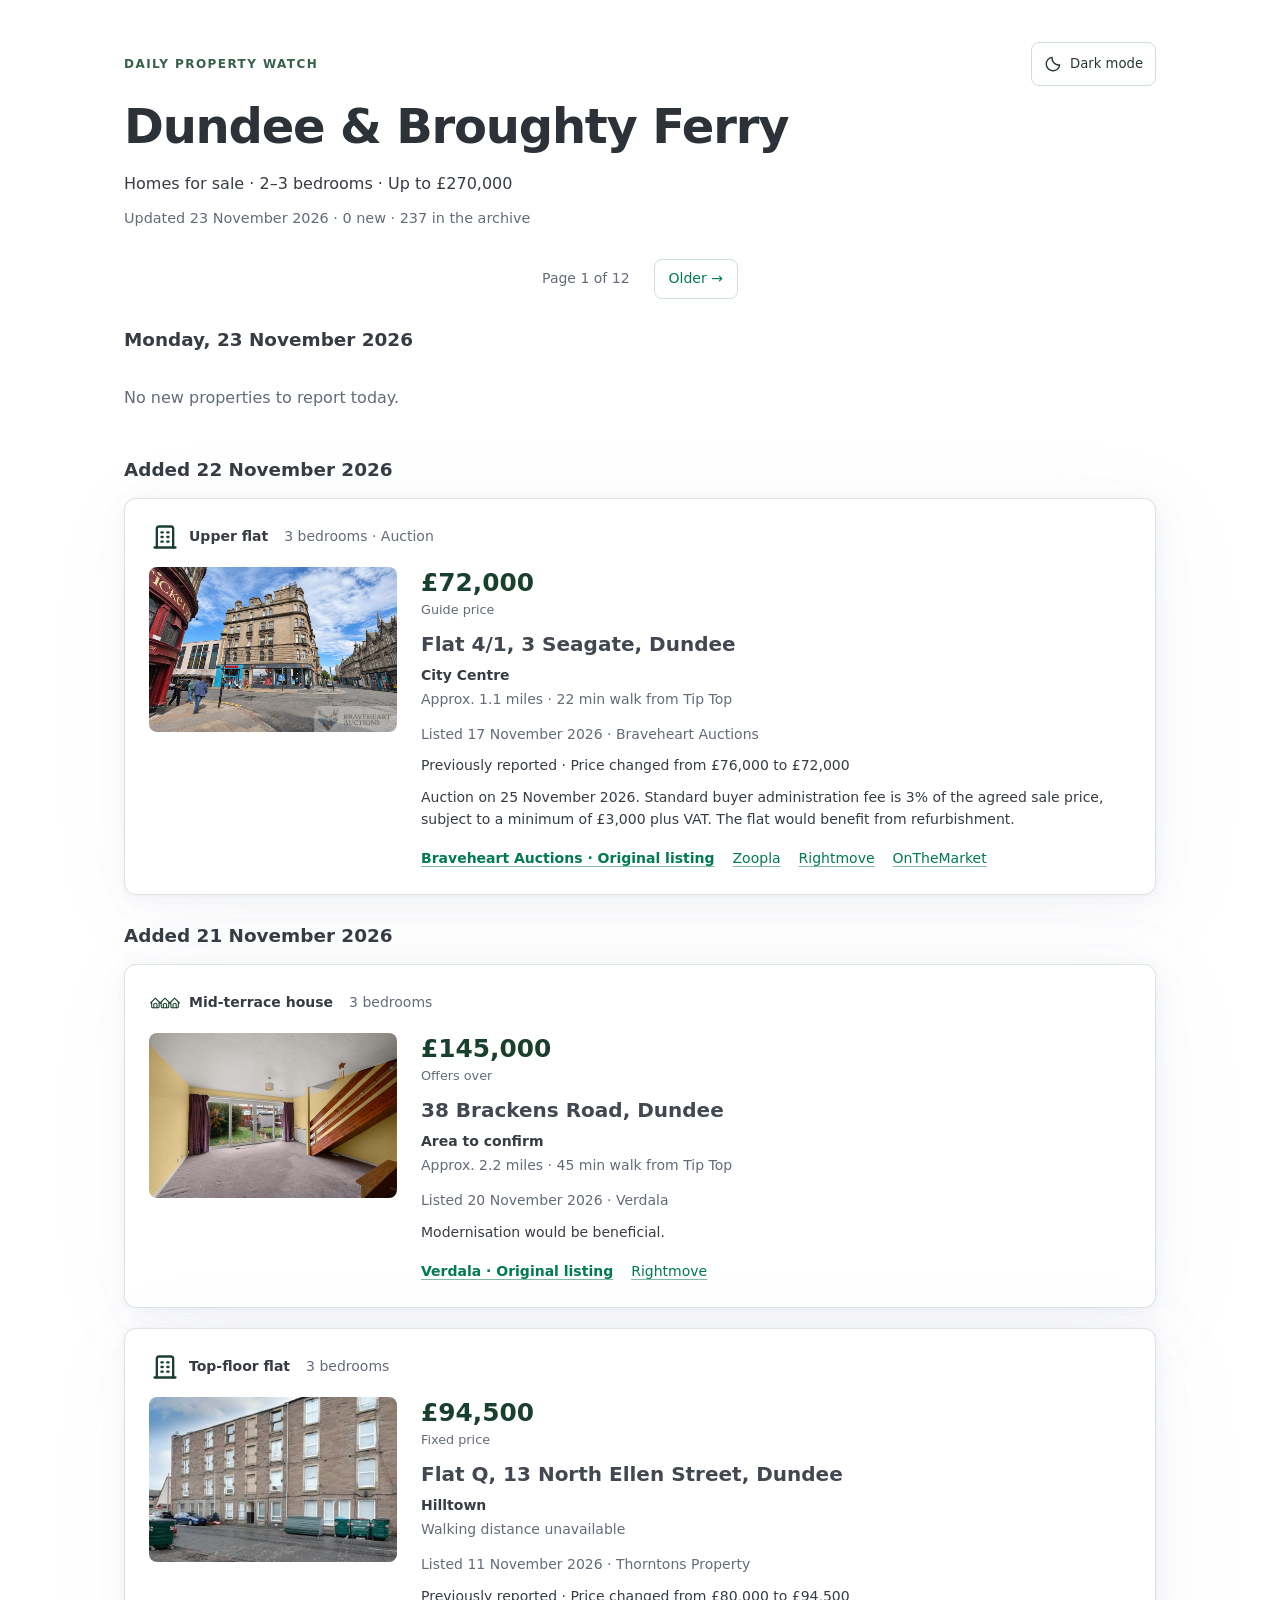
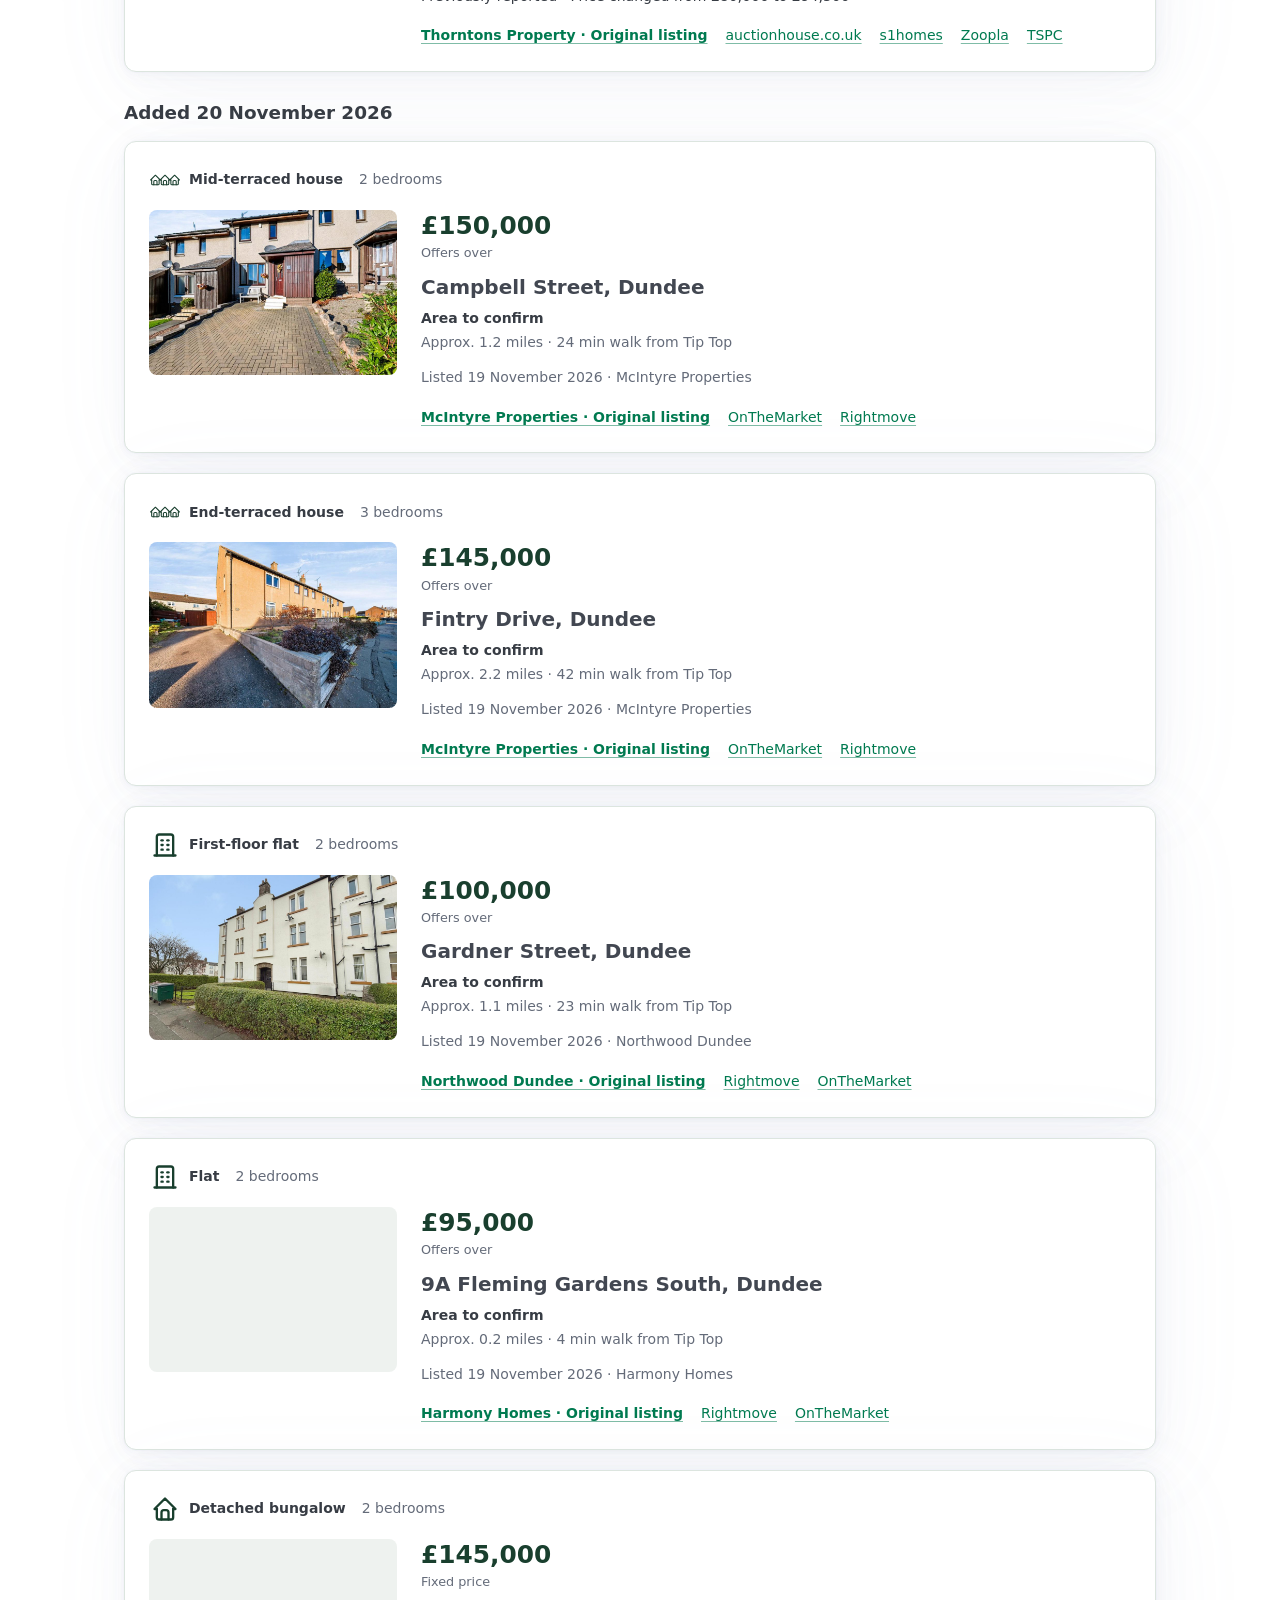
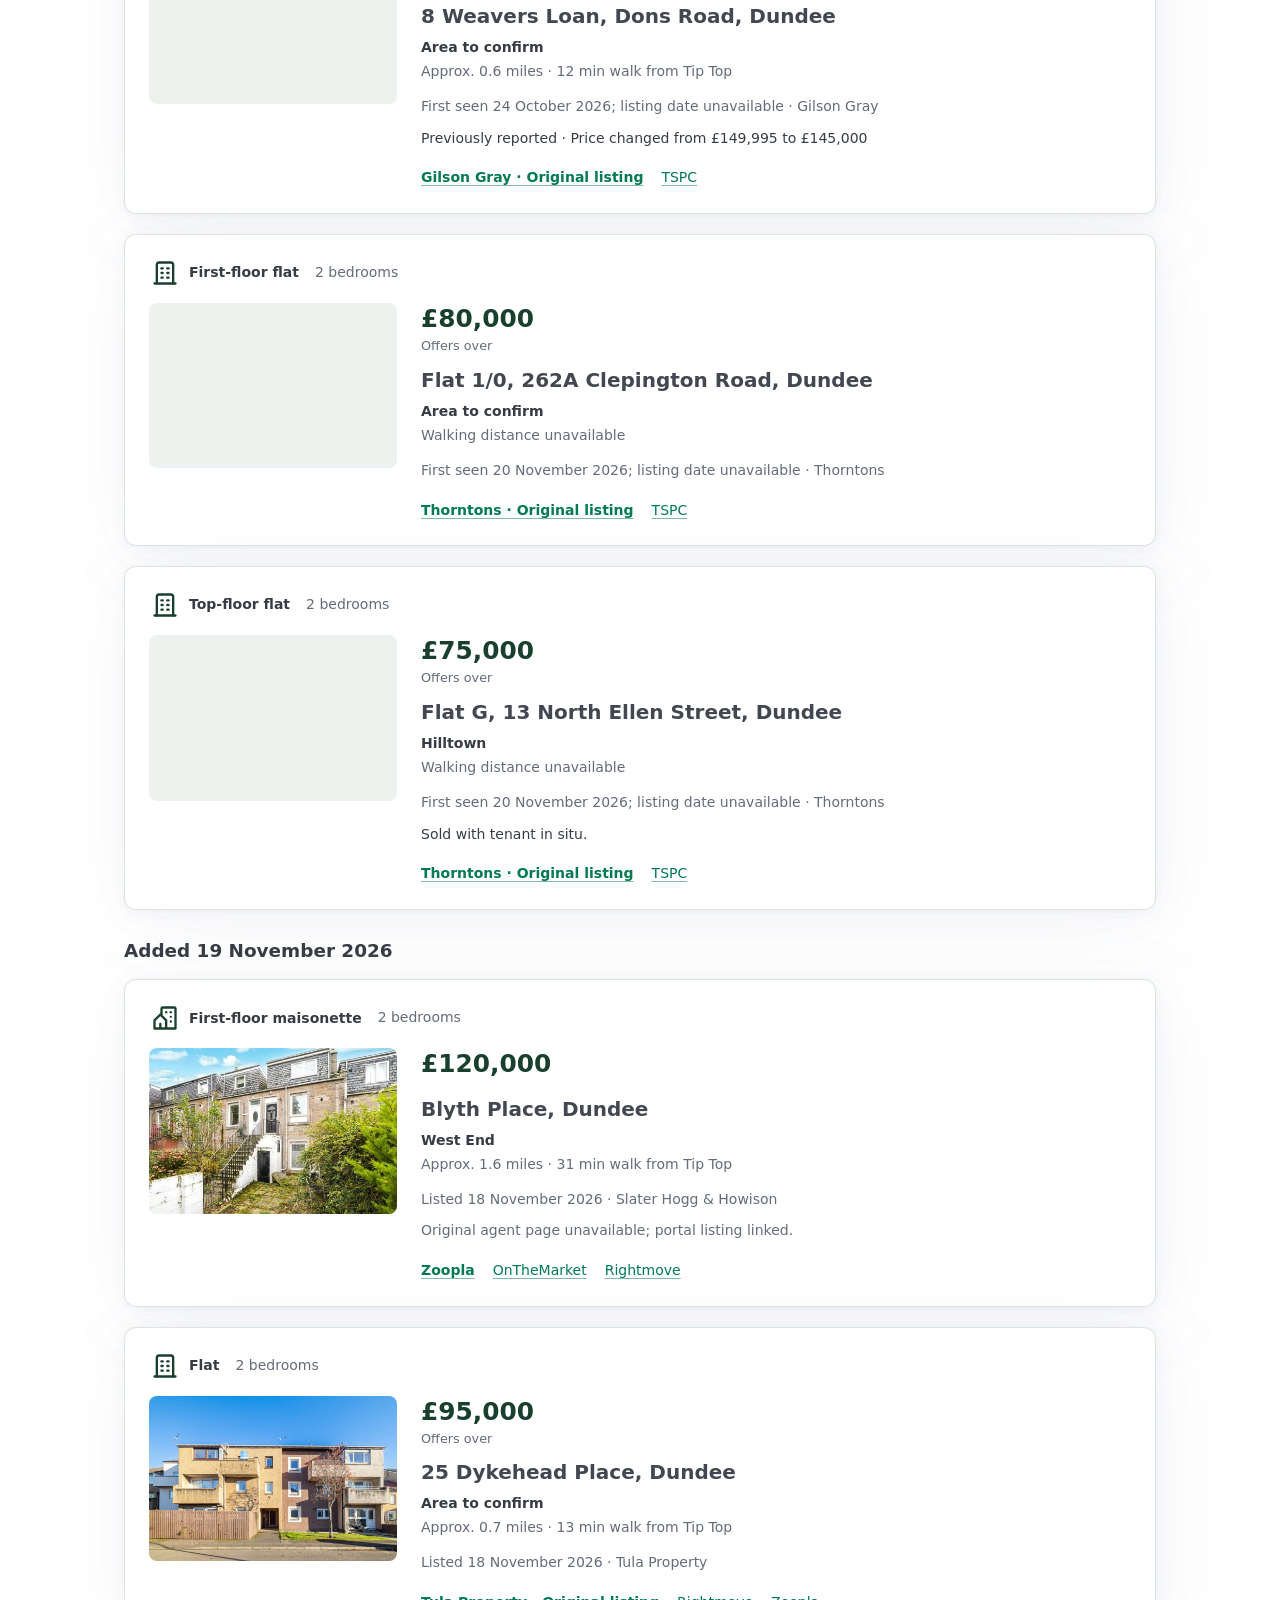
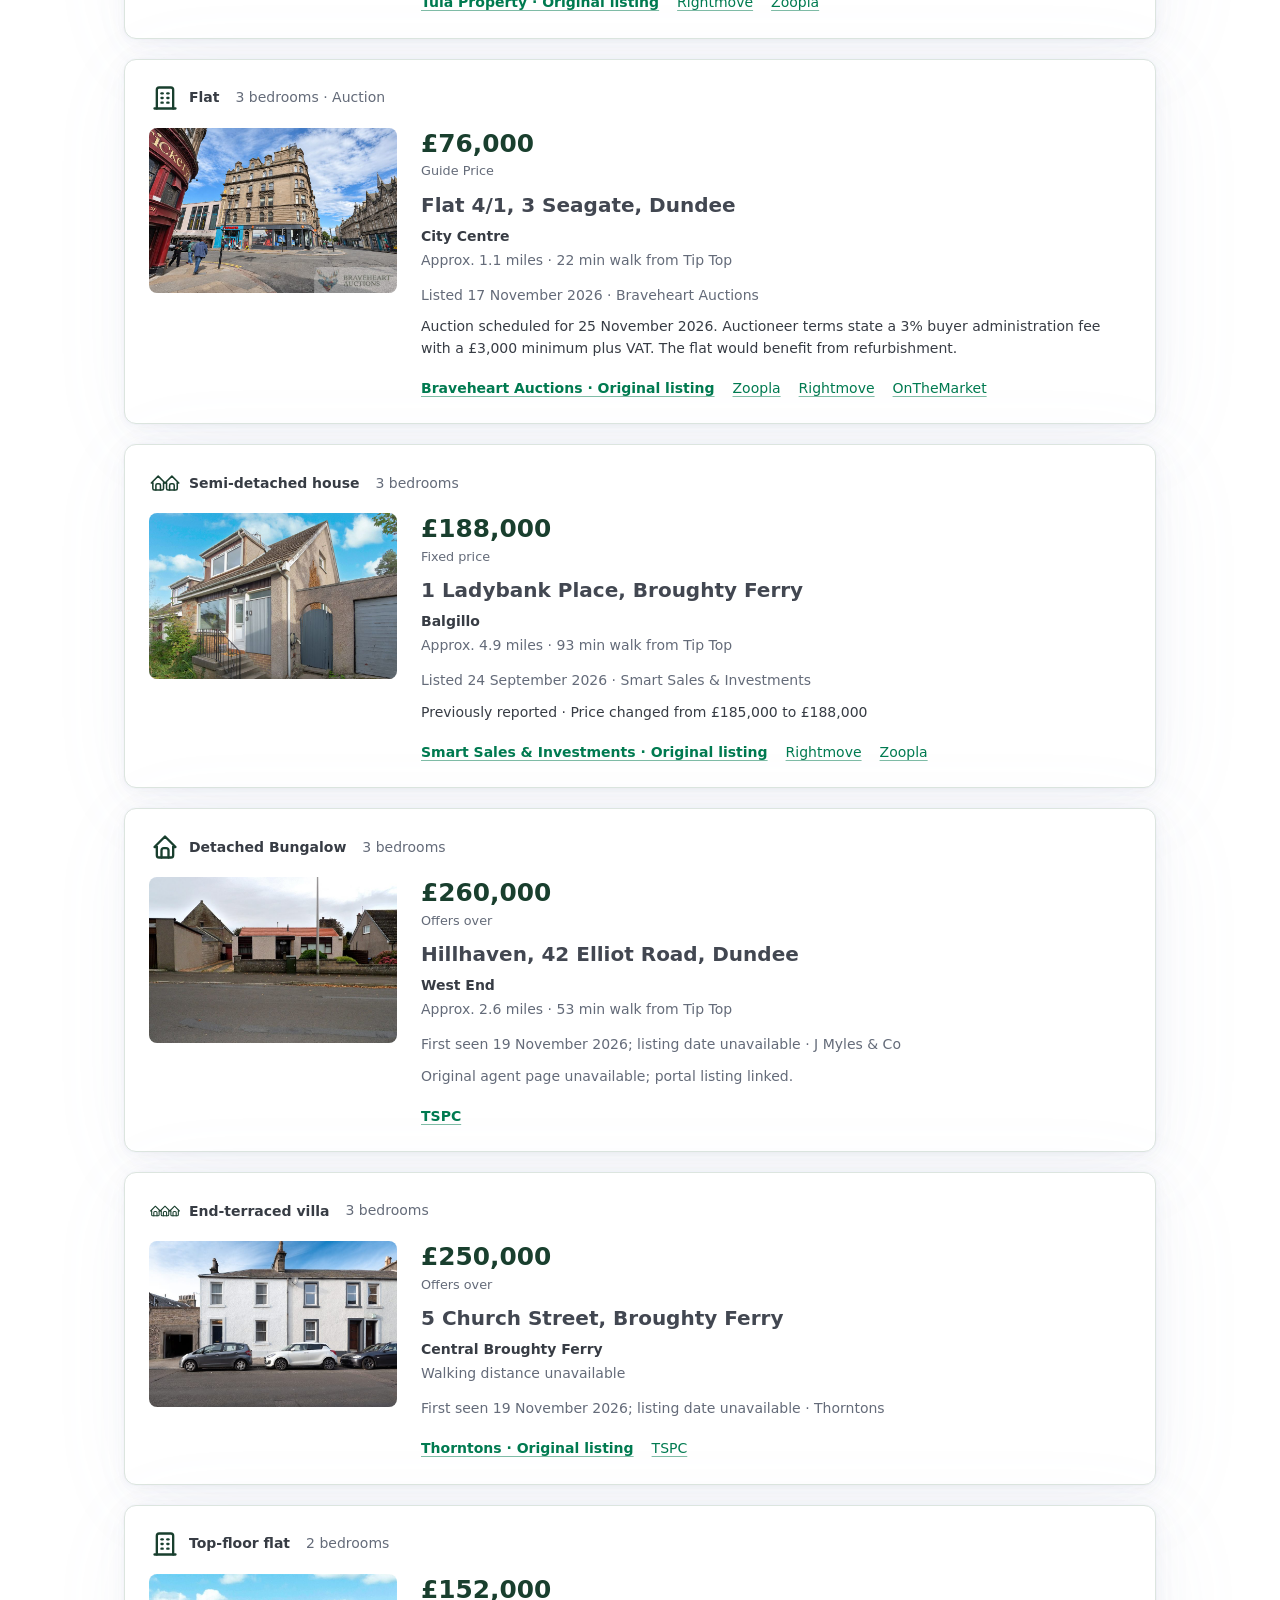
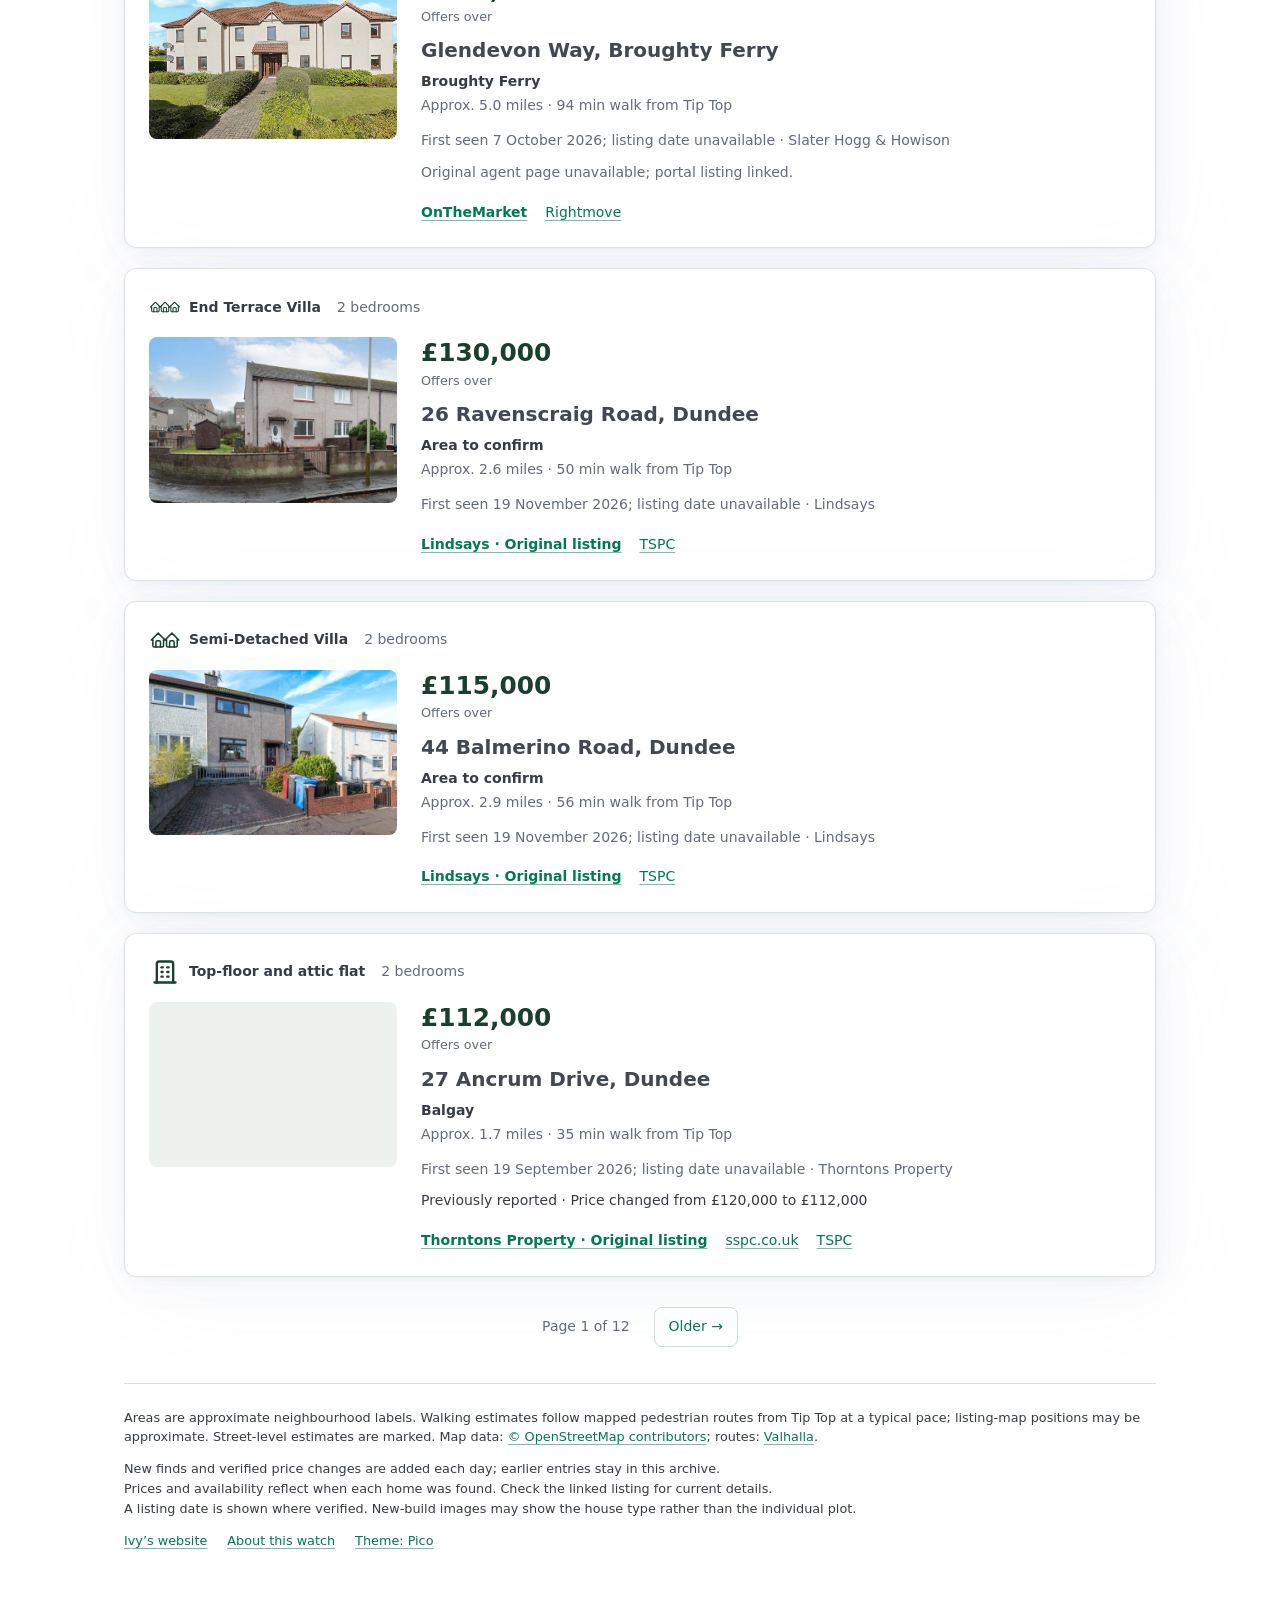
==== index.html @ 2dbe6ee3 "Publish Dundee property report" ====
<!doctype html>
<html lang="en-GB" data-theme="light"><head><meta charset="utf-8"><meta name="viewport" content="width=device-width, initial-scale=1"><meta name="robots" content="noindex,follow"><meta name="theme-color" content="#147d59"><meta name="description" content="A daily archive of homes for sale in Dundee and Broughty Ferry: 2–3 bedrooms, advertised prices up to £270,000."><title>Dundee property watch</title><link rel="icon" href="assets/favicon.svg" type="image/svg+xml"><script src="assets/theme.js"></script><link rel="stylesheet" href="assets/pico.jade.min.css"><link rel="stylesheet" href="assets/report.css"></head>
<body><a class="skip-link" href="#properties">Skip to properties</a><main class="container"><header class="masthead"><div class="masthead-top"><p class="eyebrow">Daily property watch</p><button id="theme-toggle" class="theme-toggle" type="button" aria-pressed="false" hidden><svg viewBox="0 0 24 24" fill="none" stroke="currentColor" stroke-width="1.8" stroke-linecap="round" stroke-linejoin="round" aria-hidden="true"><path d="M20.9 13.2A9 9 0 0 1 10.8 3.1 9 9 0 1 0 20.9 13.2Z"/></svg><span>Dark mode</span></button></div><h1>Dundee &amp; Broughty Ferry</h1><p>Homes for sale · 2–3 bedrooms · Up to £270,000</p><p class="count">Updated 23 November 2026 · 0 new · 237 in the archive</p></header><nav class="pagination" aria-label="Property pages"><span>Page 1 of 12</span><a href="page-2.html" rel="next">Older →</a></nav><div id="properties"><section><h2>Monday, 23 November 2026</h2><p class="empty">No new properties to report today.</p></section><section><h2>Added 22 November 2026</h2><article class="has-photo"><div class="property-summary"><span class="property-type type-flat"><svg viewBox="0 0 24 24" fill="none" stroke="currentColor" stroke-width="2" stroke-linecap="round" stroke-linejoin="round" aria-hidden="true" focusable="false"><path d="M3 21l18 0" /><path d="M9 8l1 0" /><path d="M9 12l1 0" /><path d="M9 16l1 0" /><path d="M14 8l1 0" /><path d="M14 12l1 0" /><path d="M14 16l1 0" /><path d="M5 21v-16a2 2 0 0 1 2 -2h10a2 2 0 0 1 2 2v16" /></svg><span>Upper flat</span></span><span class="facts">3 bedrooms · Auction</span></div><figure class="photo"><a href="https://braveheartauctions.co.uk/product/flat-4-1-3-seagate-dundee-city-of-dundee-dd1-2eq/" aria-label="View listing for Flat 4/1, 3 Seagate, Dundee"><img src="images/d03314dcc98096d0c2db609fb06de865640f18647ee72623d8b67aed541f7daa.jpg" alt="Flat 4/1, 3 Seagate, Dundee" loading="lazy" decoding="async" width="640" height="427" onerror="this.closest('article').classList.remove('has-photo');this.closest('figure').remove()"></a></figure><div class="card-content"><div class="topline"><div class="price">£72,000<span class="qualifier">Guide price</span></div></div>
<h3>Flat 4/1, 3 Seagate, Dundee</h3><div class="property-location"><p class="area" aria-label="Approximate area">City Centre</p><p class="walking">Approx. 1.1 miles · 22 min walk from Tip Top</p></div><p class="date">Listed 17 November 2026 · Braveheart Auctions</p><p class="notes">Previously reported · Price changed from £76,000 to £72,000</p><p class="notes">Auction on 25 November 2026. Standard buyer administration fee is 3% of the agreed sale price, subject to a minimum of £3,000 plus VAT. The flat would benefit from refurbishment.</p><nav class="links" aria-label="Listings for Flat 4/1, 3 Seagate, Dundee"><a class="original" href="https://braveheartauctions.co.uk/product/flat-4-1-3-seagate-dundee-city-of-dundee-dd1-2eq/" rel="noopener noreferrer">Braveheart Auctions · Original listing</a><a href="https://www.zoopla.co.uk/for-sale/details/74785672/" rel="noopener noreferrer">Zoopla</a><a href="https://www.rightmove.co.uk/properties/95556162" rel="noopener noreferrer">Rightmove</a><a href="https://www.onthemarket.com/details/20770230/" rel="noopener noreferrer">OnTheMarket</a></nav></div></article></section><section><h2>Added 21 November 2026</h2><article class="has-photo"><div class="property-summary"><span class="property-type type-terrace"><svg viewBox="0 0 30 24" fill="none" stroke="currentColor" stroke-width="2" stroke-linecap="round" stroke-linejoin="round" aria-hidden="true" focusable="false"><g transform="translate(0 6) scale(.5)"><path d="M5 12l-2 0l9 -9l9 9l-2 0" /><path d="M5 12v7a2 2 0 0 0 2 2h10a2 2 0 0 0 2 -2v-7" /><path d="M9 21v-6a2 2 0 0 1 2 -2h2a2 2 0 0 1 2 2v6" /></g><g transform="translate(9 6) scale(.5)"><path d="M5 12l-2 0l9 -9l9 9l-2 0" /><path d="M5 12v7a2 2 0 0 0 2 2h10a2 2 0 0 0 2 -2v-7" /><path d="M9 21v-6a2 2 0 0 1 2 -2h2a2 2 0 0 1 2 2v6" /></g><g transform="translate(18 6) scale(.5)"><path d="M5 12l-2 0l9 -9l9 9l-2 0" /><path d="M5 12v7a2 2 0 0 0 2 2h10a2 2 0 0 0 2 -2v-7" /><path d="M9 21v-6a2 2 0 0 1 2 -2h2a2 2 0 0 1 2 2v6" /></g></svg><span>Mid-terrace house</span></span><span class="facts">3 bedrooms</span></div><figure class="photo"><a href="https://verdala.co.uk/property/brackens-road-dundee-dd3/" aria-label="View listing for 38 Brackens Road, Dundee"><img src="images/4eecf4105f2d9f4a084114e2ce500e0341ba165ae804aa667198a7e3262b22c2.jpg" alt="38 Brackens Road, Dundee" loading="lazy" decoding="async" width="640" height="427" onerror="this.closest('article').classList.remove('has-photo');this.closest('figure').remove()"></a></figure><div class="card-content"><div class="topline"><div class="price">£145,000<span class="qualifier">Offers over</span></div></div>
<h3>38 Brackens Road, Dundee</h3><div class="property-location"><p class="area" aria-label="Approximate area">Area to confirm</p><p class="walking">Approx. 2.2 miles · 45 min walk from Tip Top</p></div><p class="date">Listed 20 November 2026 · Verdala</p><p class="notes">Modernisation would be beneficial.</p><nav class="links" aria-label="Listings for 38 Brackens Road, Dundee"><a class="original" href="https://verdala.co.uk/property/brackens-road-dundee-dd3/" rel="noopener noreferrer">Verdala · Original listing</a><a href="https://www.rightmove.co.uk/properties/95703822" rel="noopener noreferrer">Rightmove</a></nav></div></article><article class="has-photo"><div class="property-summary"><span class="property-type type-flat"><svg viewBox="0 0 24 24" fill="none" stroke="currentColor" stroke-width="2" stroke-linecap="round" stroke-linejoin="round" aria-hidden="true" focusable="false"><path d="M3 21l18 0" /><path d="M9 8l1 0" /><path d="M9 12l1 0" /><path d="M9 16l1 0" /><path d="M14 8l1 0" /><path d="M14 12l1 0" /><path d="M14 16l1 0" /><path d="M5 21v-16a2 2 0 0 1 2 -2h10a2 2 0 0 1 2 2v16" /></svg><span>Top-floor flat</span></span><span class="facts">3 bedrooms</span></div><figure class="photo"><a href="https://thorntons-property.co.uk/Dundee/DD3/Flat-Q-13-North-Ellen-Street-3-bedroom-Flat" aria-label="View listing for Flat Q, 13 North Ellen Street, Dundee"><img src="images/d58a6dfaf129fd16b2122d5005085c3bd56494649f968ebe33f9e79768adcf43.jpg" alt="Flat Q, 13 North Ellen Street, Dundee" loading="lazy" decoding="async" width="640" height="427" onerror="this.closest('article').classList.remove('has-photo');this.closest('figure').remove()"></a></figure><div class="card-content"><div class="topline"><div class="price">£94,500<span class="qualifier">Fixed price</span></div></div>
<h3>Flat Q, 13 North Ellen Street, Dundee</h3><div class="property-location"><p class="area" aria-label="Approximate area">Hilltown</p><p class="walking">Walking distance unavailable</p></div><p class="date">Listed 11 November 2026 · Thorntons Property</p><p class="notes">Previously reported · Price changed from £80,000 to £94,500</p><nav class="links" aria-label="Listings for Flat Q, 13 North Ellen Street, Dundee"><a class="original" href="https://thorntons-property.co.uk/Dundee/DD3/Flat-Q-13-North-Ellen-Street-3-bedroom-Flat" rel="noopener noreferrer">Thorntons Property · Original listing</a><a href="https://www.auctionhouse.co.uk/scotland/auction/lot/154701" rel="noopener noreferrer">auctionhouse.co.uk</a><a href="https://www.s1homes.com/property-for-sale/Flat/20261112015008192" rel="noopener noreferrer">s1homes</a><a href="https://www.zoopla.co.uk/for-sale/details/74742575/" rel="noopener noreferrer">Zoopla</a><a href="https://tspc.co.uk/property/3-Bed-Top-Floor-Flat-For-Sale-Flat-Q-13-North-Ellen-Street-Dundee-DD3-7DF/" rel="noopener noreferrer">TSPC</a></nav></div></article></section><section><h2>Added 20 November 2026</h2><article class="has-photo"><div class="property-summary"><span class="property-type type-terrace"><svg viewBox="0 0 30 24" fill="none" stroke="currentColor" stroke-width="2" stroke-linecap="round" stroke-linejoin="round" aria-hidden="true" focusable="false"><g transform="translate(0 6) scale(.5)"><path d="M5 12l-2 0l9 -9l9 9l-2 0" /><path d="M5 12v7a2 2 0 0 0 2 2h10a2 2 0 0 0 2 -2v-7" /><path d="M9 21v-6a2 2 0 0 1 2 -2h2a2 2 0 0 1 2 2v6" /></g><g transform="translate(9 6) scale(.5)"><path d="M5 12l-2 0l9 -9l9 9l-2 0" /><path d="M5 12v7a2 2 0 0 0 2 2h10a2 2 0 0 0 2 -2v-7" /><path d="M9 21v-6a2 2 0 0 1 2 -2h2a2 2 0 0 1 2 2v6" /></g><g transform="translate(18 6) scale(.5)"><path d="M5 12l-2 0l9 -9l9 9l-2 0" /><path d="M5 12v7a2 2 0 0 0 2 2h10a2 2 0 0 0 2 -2v-7" /><path d="M9 21v-6a2 2 0 0 1 2 -2h2a2 2 0 0 1 2 2v6" /></g></svg><span>Mid-terraced house</span></span><span class="facts">2 bedrooms</span></div><figure class="photo"><a href="https://www.mcintyre-properties.com/properties-for-sale/property/471-campbell-street-dundee" aria-label="View listing for Campbell Street, Dundee"><img src="images/7faba74f7b330a051e5341763138c58807c9df24b6ca43cf9bbf518cdc1aae02.jpg" alt="Campbell Street, Dundee" loading="lazy" decoding="async" width="640" height="427" onerror="this.closest('article').classList.remove('has-photo');this.closest('figure').remove()"></a></figure><div class="card-content"><div class="topline"><div class="price">£150,000<span class="qualifier">Offers over</span></div></div>
<h3>Campbell Street, Dundee</h3><div class="property-location"><p class="area" aria-label="Approximate area">Area to confirm</p><p class="walking">Approx. 1.2 miles · 24 min walk from Tip Top</p></div><p class="date">Listed 19 November 2026 · McIntyre Properties</p><nav class="links" aria-label="Listings for Campbell Street, Dundee"><a class="original" href="https://www.mcintyre-properties.com/properties-for-sale/property/471-campbell-street-dundee" rel="noopener noreferrer">McIntyre Properties · Original listing</a><a href="https://www.onthemarket.com/details/20789987/" rel="noopener noreferrer">OnTheMarket</a><a href="https://www.rightmove.co.uk/properties/95672388" rel="noopener noreferrer">Rightmove</a></nav></div></article><article class="has-photo"><div class="property-summary"><span class="property-type type-terrace"><svg viewBox="0 0 30 24" fill="none" stroke="currentColor" stroke-width="2" stroke-linecap="round" stroke-linejoin="round" aria-hidden="true" focusable="false"><g transform="translate(0 6) scale(.5)"><path d="M5 12l-2 0l9 -9l9 9l-2 0" /><path d="M5 12v7a2 2 0 0 0 2 2h10a2 2 0 0 0 2 -2v-7" /><path d="M9 21v-6a2 2 0 0 1 2 -2h2a2 2 0 0 1 2 2v6" /></g><g transform="translate(9 6) scale(.5)"><path d="M5 12l-2 0l9 -9l9 9l-2 0" /><path d="M5 12v7a2 2 0 0 0 2 2h10a2 2 0 0 0 2 -2v-7" /><path d="M9 21v-6a2 2 0 0 1 2 -2h2a2 2 0 0 1 2 2v6" /></g><g transform="translate(18 6) scale(.5)"><path d="M5 12l-2 0l9 -9l9 9l-2 0" /><path d="M5 12v7a2 2 0 0 0 2 2h10a2 2 0 0 0 2 -2v-7" /><path d="M9 21v-6a2 2 0 0 1 2 -2h2a2 2 0 0 1 2 2v6" /></g></svg><span>End-terraced house</span></span><span class="facts">3 bedrooms</span></div><figure class="photo"><a href="https://www.mcintyre-properties.com/properties-for-sale/property/472-fintry-drive-dundee" aria-label="View listing for Fintry Drive, Dundee"><img src="images/67843a39ae9adb68ff073f4c10784f8cf1efdc8a012ea583cb5b86c66d162f9d.jpg" alt="Fintry Drive, Dundee" loading="lazy" decoding="async" width="640" height="427" onerror="this.closest('article').classList.remove('has-photo');this.closest('figure').remove()"></a></figure><div class="card-content"><div class="topline"><div class="price">£145,000<span class="qualifier">Offers over</span></div></div>
<h3>Fintry Drive, Dundee</h3><div class="property-location"><p class="area" aria-label="Approximate area">Area to confirm</p><p class="walking">Approx. 2.2 miles · 42 min walk from Tip Top</p></div><p class="date">Listed 19 November 2026 · McIntyre Properties</p><nav class="links" aria-label="Listings for Fintry Drive, Dundee"><a class="original" href="https://www.mcintyre-properties.com/properties-for-sale/property/472-fintry-drive-dundee" rel="noopener noreferrer">McIntyre Properties · Original listing</a><a href="https://www.onthemarket.com/details/20789967/" rel="noopener noreferrer">OnTheMarket</a><a href="https://www.rightmove.co.uk/properties/95672217" rel="noopener noreferrer">Rightmove</a></nav></div></article><article class="has-photo"><div class="property-summary"><span class="property-type type-flat"><svg viewBox="0 0 24 24" fill="none" stroke="currentColor" stroke-width="2" stroke-linecap="round" stroke-linejoin="round" aria-hidden="true" focusable="false"><path d="M3 21l18 0" /><path d="M9 8l1 0" /><path d="M9 12l1 0" /><path d="M9 16l1 0" /><path d="M14 8l1 0" /><path d="M14 12l1 0" /><path d="M14 16l1 0" /><path d="M5 21v-16a2 2 0 0 1 2 -2h10a2 2 0 0 1 2 2v16" /></svg><span>First-floor flat</span></span><span class="facts">2 bedrooms</span></div><figure class="photo"><a href="https://www.northwooduk.com/properties-for-sale/2-bedrooms-flat-in-gardner-street-dundee-dd3/78876563-2310/" aria-label="View listing for Gardner Street, Dundee"><img src="images/7bd3cab4204abb2c9d754ec29ab85f7fa5006231c5bd6f9e10e34795bf121f3f.jpg" alt="Gardner Street, Dundee" loading="lazy" decoding="async" width="640" height="427" onerror="this.closest('article').classList.remove('has-photo');this.closest('figure').remove()"></a></figure><div class="card-content"><div class="topline"><div class="price">£100,000<span class="qualifier">Offers over</span></div></div>
<h3>Gardner Street, Dundee</h3><div class="property-location"><p class="area" aria-label="Approximate area">Area to confirm</p><p class="walking">Approx. 1.1 miles · 23 min walk from Tip Top</p></div><p class="date">Listed 19 November 2026 · Northwood Dundee</p><nav class="links" aria-label="Listings for Gardner Street, Dundee"><a class="original" href="https://www.northwooduk.com/properties-for-sale/2-bedrooms-flat-in-gardner-street-dundee-dd3/78876563-2310/" rel="noopener noreferrer">Northwood Dundee · Original listing</a><a href="https://www.rightmove.co.uk/properties/95664384" rel="noopener noreferrer">Rightmove</a><a href="https://www.onthemarket.com/details/20788591/" rel="noopener noreferrer">OnTheMarket</a></nav></div></article><article class="has-photo"><div class="property-summary"><span class="property-type type-flat"><svg viewBox="0 0 24 24" fill="none" stroke="currentColor" stroke-width="2" stroke-linecap="round" stroke-linejoin="round" aria-hidden="true" focusable="false"><path d="M3 21l18 0" /><path d="M9 8l1 0" /><path d="M9 12l1 0" /><path d="M9 16l1 0" /><path d="M14 8l1 0" /><path d="M14 12l1 0" /><path d="M14 16l1 0" /><path d="M5 21v-16a2 2 0 0 1 2 -2h10a2 2 0 0 1 2 2v16" /></svg><span>Flat</span></span><span class="facts">2 bedrooms</span></div><figure class="photo"><a href="https://www.harmonyhomesestateagency.com/properties-for-sale/property/3597-fleming-gardens-south-dundee" aria-label="View listing for 9A Fleming Gardens South, Dundee"><img src="images/45746e0f8f6f2ada5118ccce1638a0150492f0c825c26147a0969819f1fda1df.jpg" alt="9A Fleming Gardens South, Dundee" loading="lazy" decoding="async" width="640" height="427" onerror="this.closest('article').classList.remove('has-photo');this.closest('figure').remove()"></a></figure><div class="card-content"><div class="topline"><div class="price">£95,000<span class="qualifier">Offers over</span></div></div>
<h3>9A Fleming Gardens South, Dundee</h3><div class="property-location"><p class="area" aria-label="Approximate area">Area to confirm</p><p class="walking">Approx. 0.2 miles · 4 min walk from Tip Top</p></div><p class="date">Listed 19 November 2026 · Harmony Homes</p><nav class="links" aria-label="Listings for 9A Fleming Gardens South, Dundee"><a class="original" href="https://www.harmonyhomesestateagency.com/properties-for-sale/property/3597-fleming-gardens-south-dundee" rel="noopener noreferrer">Harmony Homes · Original listing</a><a href="https://www.rightmove.co.uk/properties/95646021" rel="noopener noreferrer">Rightmove</a><a href="https://www.onthemarket.com/details/20785340" rel="noopener noreferrer">OnTheMarket</a></nav></div></article><article class="has-photo"><div class="property-summary"><span class="property-type type-bungalow"><svg viewBox="0 0 24 24" fill="none" stroke="currentColor" stroke-width="2" stroke-linecap="round" stroke-linejoin="round" aria-hidden="true" focusable="false"><path d="M5 12l-2 0l9 -9l9 9l-2 0" /><path d="M5 12v7a2 2 0 0 0 2 2h10a2 2 0 0 0 2 -2v-7" /><path d="M9 21v-6a2 2 0 0 1 2 -2h2a2 2 0 0 1 2 2v6" /></svg><span>Detached bungalow</span></span><span class="facts">2 bedrooms</span></div><figure class="photo"><a href="https://gilsongray.co.uk/property/don-s-road-P297743-266/" aria-label="View listing for 8 Weavers Loan, Dons Road, Dundee"><img src="images/73994fa5722ea4559950d84a6ddf5a435cc2276bf7181317e2d0d69426a52d01.jpg" alt="8 Weavers Loan, Dons Road, Dundee" loading="lazy" decoding="async" width="640" height="427" onerror="this.closest('article').classList.remove('has-photo');this.closest('figure').remove()"></a></figure><div class="card-content"><div class="topline"><div class="price">£145,000<span class="qualifier">Fixed price</span></div></div>
<h3>8 Weavers Loan, Dons Road, Dundee</h3><div class="property-location"><p class="area" aria-label="Approximate area">Area to confirm</p><p class="walking">Approx. 0.6 miles · 12 min walk from Tip Top</p></div><p class="date">First seen 24 October 2026; listing date unavailable · Gilson Gray</p><p class="notes">Previously reported · Price changed from £149,995 to £145,000</p><nav class="links" aria-label="Listings for 8 Weavers Loan, Dons Road, Dundee"><a class="original" href="https://gilsongray.co.uk/property/don-s-road-P297743-266/" rel="noopener noreferrer">Gilson Gray · Original listing</a><a href="https://tspc.co.uk/property/2-Bed-Detached-Bungalow-For-Sale-8-Weavers-Loan-Dons-Road-Dundee-DD3-6LU/" rel="noopener noreferrer">TSPC</a></nav></div></article><article class="has-photo"><div class="property-summary"><span class="property-type type-flat"><svg viewBox="0 0 24 24" fill="none" stroke="currentColor" stroke-width="2" stroke-linecap="round" stroke-linejoin="round" aria-hidden="true" focusable="false"><path d="M3 21l18 0" /><path d="M9 8l1 0" /><path d="M9 12l1 0" /><path d="M9 16l1 0" /><path d="M14 8l1 0" /><path d="M14 12l1 0" /><path d="M14 16l1 0" /><path d="M5 21v-16a2 2 0 0 1 2 -2h10a2 2 0 0 1 2 2v16" /></svg><span>First-floor flat</span></span><span class="facts">2 bedrooms</span></div><figure class="photo"><a href="https://thorntons-property.co.uk/Dundee/DD3/Flat-1-0-262A-Clepington-Road-2-bedroom-Flat/" aria-label="View listing for Flat 1/0, 262A Clepington Road, Dundee"><img src="images/f4a09264209227116ec86055ae159b2cddac1f224d096842ea685869cfec40bc.jpg" alt="Flat 1/0, 262A Clepington Road, Dundee" loading="lazy" decoding="async" width="640" height="427" onerror="this.closest('article').classList.remove('has-photo');this.closest('figure').remove()"></a></figure><div class="card-content"><div class="topline"><div class="price">£80,000<span class="qualifier">Offers over</span></div></div>
<h3>Flat 1/0, 262A Clepington Road, Dundee</h3><div class="property-location"><p class="area" aria-label="Approximate area">Area to confirm</p><p class="walking">Walking distance unavailable</p></div><p class="date">First seen 20 November 2026; listing date unavailable · Thorntons</p><nav class="links" aria-label="Listings for Flat 1/0, 262A Clepington Road, Dundee"><a class="original" href="https://thorntons-property.co.uk/Dundee/DD3/Flat-1-0-262A-Clepington-Road-2-bedroom-Flat/" rel="noopener noreferrer">Thorntons · Original listing</a><a href="https://tspc.co.uk/property/2-Bed-First-Floor-Flat-For-Sale-Flat-10-262A-Clepington-Road-Dundee-Dundee-DD3-8DY" rel="noopener noreferrer">TSPC</a></nav></div></article><article class="has-photo"><div class="property-summary"><span class="property-type type-flat"><svg viewBox="0 0 24 24" fill="none" stroke="currentColor" stroke-width="2" stroke-linecap="round" stroke-linejoin="round" aria-hidden="true" focusable="false"><path d="M3 21l18 0" /><path d="M9 8l1 0" /><path d="M9 12l1 0" /><path d="M9 16l1 0" /><path d="M14 8l1 0" /><path d="M14 12l1 0" /><path d="M14 16l1 0" /><path d="M5 21v-16a2 2 0 0 1 2 -2h10a2 2 0 0 1 2 2v16" /></svg><span>Top-floor flat</span></span><span class="facts">2 bedrooms</span></div><figure class="photo"><a href="https://thorntons-property.co.uk/Dundee/DD3/Flat-G-13-North-Ellen-Street-2-bedroom-Flat/" aria-label="View listing for Flat G, 13 North Ellen Street, Dundee"><img src="images/97de607aa541b96c0413b75466202d32ef4377575a27dc2436bbafc9b9226f30.jpg" alt="Flat G, 13 North Ellen Street, Dundee" loading="lazy" decoding="async" width="640" height="427" onerror="this.closest('article').classList.remove('has-photo');this.closest('figure').remove()"></a></figure><div class="card-content"><div class="topline"><div class="price">£75,000<span class="qualifier">Offers over</span></div></div>
<h3>Flat G, 13 North Ellen Street, Dundee</h3><div class="property-location"><p class="area" aria-label="Approximate area">Hilltown</p><p class="walking">Walking distance unavailable</p></div><p class="date">First seen 20 November 2026; listing date unavailable · Thorntons</p><p class="notes">Sold with tenant in situ.</p><nav class="links" aria-label="Listings for Flat G, 13 North Ellen Street, Dundee"><a class="original" href="https://thorntons-property.co.uk/Dundee/DD3/Flat-G-13-North-Ellen-Street-2-bedroom-Flat/" rel="noopener noreferrer">Thorntons · Original listing</a><a href="https://tspc.co.uk/property/2-Bed-Top-Floor-Flat-For-Sale-Flat-G-13-North-Ellen-Street-Dundee-DD3-7DF" rel="noopener noreferrer">TSPC</a></nav></div></article></section><section><h2>Added 19 November 2026</h2><article class="has-photo"><div class="property-summary"><span class="property-type type-maisonette"><svg viewBox="0 0 24 24" fill="none" stroke="currentColor" stroke-width="2" stroke-linecap="round" stroke-linejoin="round" aria-hidden="true" focusable="false"><path d="M8 9l5 5v7h-5v-4m0 4h-5v-7l5 -5m1 1v-6a1 1 0 0 1 1 -1h10a1 1 0 0 1 1 1v17h-8" /><path d="M13 7l0 .01" /><path d="M17 7l0 .01" /><path d="M17 11l0 .01" /><path d="M17 15l0 .01" /></svg><span>First-floor maisonette</span></span><span class="facts">2 bedrooms</span></div><figure class="photo"><a href="https://www.zoopla.co.uk/for-sale/details/74793909/" aria-label="View listing for Blyth Place, Dundee"><img src="images/467f909c4d185ccfb2707eef8300c1dcd5bc65e81b80349cdd7a3427abc1970b.jpg" alt="Blyth Place, Dundee" loading="lazy" decoding="async" width="640" height="427" onerror="this.closest('article').classList.remove('has-photo');this.closest('figure').remove()"></a></figure><div class="card-content"><div class="topline"><div class="price">£120,000<span class="qualifier"></span></div></div>
<h3>Blyth Place, Dundee</h3><div class="property-location"><p class="area" aria-label="Approximate area">West End</p><p class="walking">Approx. 1.6 miles · 31 min walk from Tip Top</p></div><p class="date">Listed 18 November 2026 · Slater Hogg &amp; Howison</p><p class="agent">Original agent page unavailable; portal listing linked.</p><nav class="links" aria-label="Listings for Blyth Place, Dundee"><a class="original" href="https://www.zoopla.co.uk/for-sale/details/74793909/" rel="noopener noreferrer">Zoopla</a><a href="https://www.onthemarket.com/details/20776393/" rel="noopener noreferrer">OnTheMarket</a><a href="https://www.rightmove.co.uk/properties/95593257" rel="noopener noreferrer">Rightmove</a></nav></div></article><article class="has-photo"><div class="property-summary"><span class="property-type type-flat"><svg viewBox="0 0 24 24" fill="none" stroke="currentColor" stroke-width="2" stroke-linecap="round" stroke-linejoin="round" aria-hidden="true" focusable="false"><path d="M3 21l18 0" /><path d="M9 8l1 0" /><path d="M9 12l1 0" /><path d="M9 16l1 0" /><path d="M14 8l1 0" /><path d="M14 12l1 0" /><path d="M14 16l1 0" /><path d="M5 21v-16a2 2 0 0 1 2 -2h10a2 2 0 0 1 2 2v16" /></svg><span>Flat</span></span><span class="facts">2 bedrooms</span></div><figure class="photo"><a href="https://tulaproperty.co.uk/property/25-dykehead-place-dundee-dd4-6tj/" aria-label="View listing for 25 Dykehead Place, Dundee"><img src="images/43d5e424a4b69a8d98dafb82bafbd841ad553a9339d1d1f31b799050870f2295.jpg" alt="25 Dykehead Place, Dundee" loading="lazy" decoding="async" width="640" height="427" onerror="this.closest('article').classList.remove('has-photo');this.closest('figure').remove()"></a></figure><div class="card-content"><div class="topline"><div class="price">£95,000<span class="qualifier">Offers over</span></div></div>
<h3>25 Dykehead Place, Dundee</h3><div class="property-location"><p class="area" aria-label="Approximate area">Area to confirm</p><p class="walking">Approx. 0.7 miles · 13 min walk from Tip Top</p></div><p class="date">Listed 18 November 2026 · Tula Property</p><nav class="links" aria-label="Listings for 25 Dykehead Place, Dundee"><a class="original" href="https://tulaproperty.co.uk/property/25-dykehead-place-dundee-dd4-6tj/" rel="noopener noreferrer">Tula Property · Original listing</a><a href="https://www.rightmove.co.uk/properties/95610465" rel="noopener noreferrer">Rightmove</a><a href="https://www.zoopla.co.uk/for-sale/details/74797178/" rel="noopener noreferrer">Zoopla</a></nav></div></article><article class="has-photo"><div class="property-summary"><span class="property-type type-flat"><svg viewBox="0 0 24 24" fill="none" stroke="currentColor" stroke-width="2" stroke-linecap="round" stroke-linejoin="round" aria-hidden="true" focusable="false"><path d="M3 21l18 0" /><path d="M9 8l1 0" /><path d="M9 12l1 0" /><path d="M9 16l1 0" /><path d="M14 8l1 0" /><path d="M14 12l1 0" /><path d="M14 16l1 0" /><path d="M5 21v-16a2 2 0 0 1 2 -2h10a2 2 0 0 1 2 2v16" /></svg><span>Flat</span></span><span class="facts">3 bedrooms · Auction</span></div><figure class="photo"><a href="https://braveheartauctions.co.uk/product/flat-4-1-3-seagate-dundee-city-of-dundee-dd1-2eq/" aria-label="View listing for Flat 4/1, 3 Seagate, Dundee"><img src="images/d03314dcc98096d0c2db609fb06de865640f18647ee72623d8b67aed541f7daa.jpg" alt="Flat 4/1, 3 Seagate, Dundee" loading="lazy" decoding="async" width="640" height="427" onerror="this.closest('article').classList.remove('has-photo');this.closest('figure').remove()"></a></figure><div class="card-content"><div class="topline"><div class="price">£76,000<span class="qualifier">Guide Price</span></div></div>
<h3>Flat 4/1, 3 Seagate, Dundee</h3><div class="property-location"><p class="area" aria-label="Approximate area">City Centre</p><p class="walking">Approx. 1.1 miles · 22 min walk from Tip Top</p></div><p class="date">Listed 17 November 2026 · Braveheart Auctions</p><p class="notes">Auction scheduled for 25 November 2026. Auctioneer terms state a 3% buyer administration fee with a £3,000 minimum plus VAT. The flat would benefit from refurbishment.</p><nav class="links" aria-label="Listings for Flat 4/1, 3 Seagate, Dundee"><a class="original" href="https://braveheartauctions.co.uk/product/flat-4-1-3-seagate-dundee-city-of-dundee-dd1-2eq/" rel="noopener noreferrer">Braveheart Auctions · Original listing</a><a href="https://www.zoopla.co.uk/for-sale/details/74785672/" rel="noopener noreferrer">Zoopla</a><a href="https://www.rightmove.co.uk/properties/95556162" rel="noopener noreferrer">Rightmove</a><a href="https://www.onthemarket.com/details/20770230/" rel="noopener noreferrer">OnTheMarket</a></nav></div></article><article class="has-photo"><div class="property-summary"><span class="property-type type-semi"><svg viewBox="0 0 28 24" fill="none" stroke="currentColor" stroke-width="2" stroke-linecap="round" stroke-linejoin="round" aria-hidden="true" focusable="false"><g transform="translate(0 4) scale(.67)"><path d="M5 12l-2 0l9 -9l9 9l-2 0" /><path d="M5 12v7a2 2 0 0 0 2 2h10a2 2 0 0 0 2 -2v-7" /><path d="M9 21v-6a2 2 0 0 1 2 -2h2a2 2 0 0 1 2 2v6" /></g><g transform="translate(12 4) scale(.67)"><path d="M5 12l-2 0l9 -9l9 9l-2 0" /><path d="M5 12v7a2 2 0 0 0 2 2h10a2 2 0 0 0 2 -2v-7" /><path d="M9 21v-6a2 2 0 0 1 2 -2h2a2 2 0 0 1 2 2v6" /></g></svg><span>Semi-detached house</span></span><span class="facts">3 bedrooms</span></div><figure class="photo"><a href="https://www.smartsalesandinvestments.com/properties/RS0185" aria-label="View listing for 1 Ladybank Place, Broughty Ferry"><img src="images/721097249cf29067be9b7c9198ff47a1c1526ba46ff7fe9469f8717980552a46.jpg" alt="1 Ladybank Place, Broughty Ferry" loading="lazy" decoding="async" width="640" height="427" onerror="this.closest('article').classList.remove('has-photo');this.closest('figure').remove()"></a></figure><div class="card-content"><div class="topline"><div class="price">£188,000<span class="qualifier">Fixed price</span></div></div>
<h3>1 Ladybank Place, Broughty Ferry</h3><div class="property-location"><p class="area" aria-label="Approximate area">Balgillo</p><p class="walking">Approx. 4.9 miles · 93 min walk from Tip Top</p></div><p class="date">Listed 24 September 2026 · Smart Sales &amp; Investments</p><p class="notes">Previously reported · Price changed from £185,000 to £188,000</p><nav class="links" aria-label="Listings for 1 Ladybank Place, Broughty Ferry"><a class="original" href="https://www.smartsalesandinvestments.com/properties/RS0185" rel="noopener noreferrer">Smart Sales &amp; Investments · Original listing</a><a href="https://www.rightmove.co.uk/properties/93525762" rel="noopener noreferrer">Rightmove</a><a href="https://www.zoopla.co.uk/for-sale/details/74327222/" rel="noopener noreferrer">Zoopla</a></nav></div></article><article class="has-photo"><div class="property-summary"><span class="property-type type-bungalow"><svg viewBox="0 0 24 24" fill="none" stroke="currentColor" stroke-width="2" stroke-linecap="round" stroke-linejoin="round" aria-hidden="true" focusable="false"><path d="M5 12l-2 0l9 -9l9 9l-2 0" /><path d="M5 12v7a2 2 0 0 0 2 2h10a2 2 0 0 0 2 -2v-7" /><path d="M9 21v-6a2 2 0 0 1 2 -2h2a2 2 0 0 1 2 2v6" /></svg><span>Detached Bungalow</span></span><span class="facts">3 bedrooms</span></div><figure class="photo"><a href="https://tspc.co.uk/property/3-Bed-Detached-Bungalow-For-Sale-Hillhaven-42-Elliot-Road-Dundee-DD2-1TB/" aria-label="View listing for Hillhaven, 42 Elliot Road, Dundee"><img src="images/5ae8941ec0f8bd101c0b5fe436c15d61dd6ca977cb25a0e50926336c2089ba3b.jpg" alt="Hillhaven, 42 Elliot Road, Dundee" loading="lazy" decoding="async" width="640" height="427" onerror="this.closest('article').classList.remove('has-photo');this.closest('figure').remove()"></a></figure><div class="card-content"><div class="topline"><div class="price">£260,000<span class="qualifier">Offers over</span></div></div>
<h3>Hillhaven, 42 Elliot Road, Dundee</h3><div class="property-location"><p class="area" aria-label="Approximate area">West End</p><p class="walking">Approx. 2.6 miles · 53 min walk from Tip Top</p></div><p class="date">First seen 19 November 2026; listing date unavailable · J Myles &amp; Co</p><p class="agent">Original agent page unavailable; portal listing linked.</p><nav class="links" aria-label="Listings for Hillhaven, 42 Elliot Road, Dundee"><a class="original" href="https://tspc.co.uk/property/3-Bed-Detached-Bungalow-For-Sale-Hillhaven-42-Elliot-Road-Dundee-DD2-1TB/" rel="noopener noreferrer">TSPC</a></nav></div></article><article class="has-photo"><div class="property-summary"><span class="property-type type-terrace"><svg viewBox="0 0 30 24" fill="none" stroke="currentColor" stroke-width="2" stroke-linecap="round" stroke-linejoin="round" aria-hidden="true" focusable="false"><g transform="translate(0 6) scale(.5)"><path d="M5 12l-2 0l9 -9l9 9l-2 0" /><path d="M5 12v7a2 2 0 0 0 2 2h10a2 2 0 0 0 2 -2v-7" /><path d="M9 21v-6a2 2 0 0 1 2 -2h2a2 2 0 0 1 2 2v6" /></g><g transform="translate(9 6) scale(.5)"><path d="M5 12l-2 0l9 -9l9 9l-2 0" /><path d="M5 12v7a2 2 0 0 0 2 2h10a2 2 0 0 0 2 -2v-7" /><path d="M9 21v-6a2 2 0 0 1 2 -2h2a2 2 0 0 1 2 2v6" /></g><g transform="translate(18 6) scale(.5)"><path d="M5 12l-2 0l9 -9l9 9l-2 0" /><path d="M5 12v7a2 2 0 0 0 2 2h10a2 2 0 0 0 2 -2v-7" /><path d="M9 21v-6a2 2 0 0 1 2 -2h2a2 2 0 0 1 2 2v6" /></g></svg><span>End-terraced villa</span></span><span class="facts">3 bedrooms</span></div><figure class="photo"><a href="https://thorntons-property.co.uk/Dundee/DD5/5-Church-Street-Broughty-Ferry-3-bedroom-House/" aria-label="View listing for 5 Church Street, Broughty Ferry"><img src="images/b78312947df1239facdf018baac4934c5e50f7cb22f1f8dcd2f5ea55fb05ddbf.jpg" alt="5 Church Street, Broughty Ferry" loading="lazy" decoding="async" width="640" height="427" onerror="this.closest('article').classList.remove('has-photo');this.closest('figure').remove()"></a></figure><div class="card-content"><div class="topline"><div class="price">£250,000<span class="qualifier">Offers over</span></div></div>
<h3>5 Church Street, Broughty Ferry</h3><div class="property-location"><p class="area" aria-label="Approximate area">Central Broughty Ferry</p><p class="walking">Walking distance unavailable</p></div><p class="date">First seen 19 November 2026; listing date unavailable · Thorntons</p><nav class="links" aria-label="Listings for 5 Church Street, Broughty Ferry"><a class="original" href="https://thorntons-property.co.uk/Dundee/DD5/5-Church-Street-Broughty-Ferry-3-bedroom-House/" rel="noopener noreferrer">Thorntons · Original listing</a><a href="https://tspc.co.uk/property/3-Bed-Terraced-Villa-For-Sale-5-Church-Street-Broughty-Ferry-DD5-1EZ/" rel="noopener noreferrer">TSPC</a></nav></div></article><article class="has-photo"><div class="property-summary"><span class="property-type type-flat"><svg viewBox="0 0 24 24" fill="none" stroke="currentColor" stroke-width="2" stroke-linecap="round" stroke-linejoin="round" aria-hidden="true" focusable="false"><path d="M3 21l18 0" /><path d="M9 8l1 0" /><path d="M9 12l1 0" /><path d="M9 16l1 0" /><path d="M14 8l1 0" /><path d="M14 12l1 0" /><path d="M14 16l1 0" /><path d="M5 21v-16a2 2 0 0 1 2 -2h10a2 2 0 0 1 2 2v16" /></svg><span>Top-floor flat</span></span><span class="facts">2 bedrooms</span></div><figure class="photo"><a href="https://www.onthemarket.com/details/20482678/" aria-label="View listing for Glendevon Way, Broughty Ferry"><img src="images/8af2b9555a324a987ff1e208835c9530020bbc73a64afecdc88cd2bab223a0d7.jpg" alt="Glendevon Way, Broughty Ferry" loading="lazy" decoding="async" width="640" height="427" onerror="this.closest('article').classList.remove('has-photo');this.closest('figure').remove()"></a></figure><div class="card-content"><div class="topline"><div class="price">£152,000<span class="qualifier">Offers over</span></div></div>
<h3>Glendevon Way, Broughty Ferry</h3><div class="property-location"><p class="area" aria-label="Approximate area">Broughty Ferry</p><p class="walking">Approx. 5.0 miles · 94 min walk from Tip Top</p></div><p class="date">First seen 7 October 2026; listing date unavailable · Slater Hogg &amp; Howison</p><p class="agent">Original agent page unavailable; portal listing linked.</p><nav class="links" aria-label="Listings for Glendevon Way, Broughty Ferry"><a class="original" href="https://www.onthemarket.com/details/20482678/" rel="noopener noreferrer">OnTheMarket</a><a href="https://www.rightmove.co.uk/properties/93968775/" rel="noopener noreferrer">Rightmove</a></nav></div></article><article class="has-photo"><div class="property-summary"><span class="property-type type-terrace"><svg viewBox="0 0 30 24" fill="none" stroke="currentColor" stroke-width="2" stroke-linecap="round" stroke-linejoin="round" aria-hidden="true" focusable="false"><g transform="translate(0 6) scale(.5)"><path d="M5 12l-2 0l9 -9l9 9l-2 0" /><path d="M5 12v7a2 2 0 0 0 2 2h10a2 2 0 0 0 2 -2v-7" /><path d="M9 21v-6a2 2 0 0 1 2 -2h2a2 2 0 0 1 2 2v6" /></g><g transform="translate(9 6) scale(.5)"><path d="M5 12l-2 0l9 -9l9 9l-2 0" /><path d="M5 12v7a2 2 0 0 0 2 2h10a2 2 0 0 0 2 -2v-7" /><path d="M9 21v-6a2 2 0 0 1 2 -2h2a2 2 0 0 1 2 2v6" /></g><g transform="translate(18 6) scale(.5)"><path d="M5 12l-2 0l9 -9l9 9l-2 0" /><path d="M5 12v7a2 2 0 0 0 2 2h10a2 2 0 0 0 2 -2v-7" /><path d="M9 21v-6a2 2 0 0 1 2 -2h2a2 2 0 0 1 2 2v6" /></g></svg><span>End Terrace Villa</span></span><span class="facts">2 bedrooms</span></div><figure class="photo"><a href="https://property.lindsays.co.uk/for-sale/26-ravenscraig-road-dundee-angus-dd2-4nd" aria-label="View listing for 26 Ravenscraig Road, Dundee"><img src="images/0c62d957fa0fe2ba134e98c828b6276c3054840277a5d2bbf5b873e2d0ad56f8.jpg" alt="26 Ravenscraig Road, Dundee" loading="lazy" decoding="async" width="640" height="427" onerror="this.closest('article').classList.remove('has-photo');this.closest('figure').remove()"></a></figure><div class="card-content"><div class="topline"><div class="price">£130,000<span class="qualifier">Offers over</span></div></div>
<h3>26 Ravenscraig Road, Dundee</h3><div class="property-location"><p class="area" aria-label="Approximate area">Area to confirm</p><p class="walking">Approx. 2.6 miles · 50 min walk from Tip Top</p></div><p class="date">First seen 19 November 2026; listing date unavailable · Lindsays</p><nav class="links" aria-label="Listings for 26 Ravenscraig Road, Dundee"><a class="original" href="https://property.lindsays.co.uk/for-sale/26-ravenscraig-road-dundee-angus-dd2-4nd" rel="noopener noreferrer">Lindsays · Original listing</a><a href="https://tspc.co.uk/property/2-Bed-End-Terrace-Villa-For-Sale-26-Ravenscraig-Road-Dundee-DD2-4ND/" rel="noopener noreferrer">TSPC</a></nav></div></article><article class="has-photo"><div class="property-summary"><span class="property-type type-semi"><svg viewBox="0 0 28 24" fill="none" stroke="currentColor" stroke-width="2" stroke-linecap="round" stroke-linejoin="round" aria-hidden="true" focusable="false"><g transform="translate(0 4) scale(.67)"><path d="M5 12l-2 0l9 -9l9 9l-2 0" /><path d="M5 12v7a2 2 0 0 0 2 2h10a2 2 0 0 0 2 -2v-7" /><path d="M9 21v-6a2 2 0 0 1 2 -2h2a2 2 0 0 1 2 2v6" /></g><g transform="translate(12 4) scale(.67)"><path d="M5 12l-2 0l9 -9l9 9l-2 0" /><path d="M5 12v7a2 2 0 0 0 2 2h10a2 2 0 0 0 2 -2v-7" /><path d="M9 21v-6a2 2 0 0 1 2 -2h2a2 2 0 0 1 2 2v6" /></g></svg><span>Semi-Detached Villa</span></span><span class="facts">2 bedrooms</span></div><figure class="photo"><a href="https://property.lindsays.co.uk/for-sale/44-balmerino-road-dundee-angus-dd4-8rr" aria-label="View listing for 44 Balmerino Road, Dundee"><img src="images/7da54a7e010f1013e7cd3d20b3dee28ee5783a728ef2171ffd2030ddbff162dc.jpg" alt="44 Balmerino Road, Dundee" loading="lazy" decoding="async" width="640" height="427" onerror="this.closest('article').classList.remove('has-photo');this.closest('figure').remove()"></a></figure><div class="card-content"><div class="topline"><div class="price">£115,000<span class="qualifier">Offers over</span></div></div>
<h3>44 Balmerino Road, Dundee</h3><div class="property-location"><p class="area" aria-label="Approximate area">Area to confirm</p><p class="walking">Approx. 2.9 miles · 56 min walk from Tip Top</p></div><p class="date">First seen 19 November 2026; listing date unavailable · Lindsays</p><nav class="links" aria-label="Listings for 44 Balmerino Road, Dundee"><a class="original" href="https://property.lindsays.co.uk/for-sale/44-balmerino-road-dundee-angus-dd4-8rr" rel="noopener noreferrer">Lindsays · Original listing</a><a href="https://tspc.co.uk/property/2-Bed-Semi-Detached-Villa-For-Sale-44-Balmerino-Road-Dundee-DD4-8RR/" rel="noopener noreferrer">TSPC</a></nav></div></article><article class="has-photo"><div class="property-summary"><span class="property-type type-flat"><svg viewBox="0 0 24 24" fill="none" stroke="currentColor" stroke-width="2" stroke-linecap="round" stroke-linejoin="round" aria-hidden="true" focusable="false"><path d="M3 21l18 0" /><path d="M9 8l1 0" /><path d="M9 12l1 0" /><path d="M9 16l1 0" /><path d="M14 8l1 0" /><path d="M14 12l1 0" /><path d="M14 16l1 0" /><path d="M5 21v-16a2 2 0 0 1 2 -2h10a2 2 0 0 1 2 2v16" /></svg><span>Top-floor and attic flat</span></span><span class="facts">2 bedrooms</span></div><figure class="photo"><a href="https://thorntons-property.co.uk/Dundee/DD2/27-Ancrum-Drive-2-bedroom-Flat" aria-label="View listing for 27 Ancrum Drive, Dundee"><img src="images/be9d47ecbccff9df27493f2a315f803b132568eb545ef79c512e6e9d5a038c4e.jpg" alt="27 Ancrum Drive, Dundee" loading="lazy" decoding="async" width="640" height="427" onerror="this.closest('article').classList.remove('has-photo');this.closest('figure').remove()"></a></figure><div class="card-content"><div class="topline"><div class="price">£112,000<span class="qualifier">Offers over</span></div></div>
<h3>27 Ancrum Drive, Dundee</h3><div class="property-location"><p class="area" aria-label="Approximate area">Balgay</p><p class="walking">Approx. 1.7 miles · 35 min walk from Tip Top</p></div><p class="date">First seen 19 September 2026; listing date unavailable · Thorntons Property</p><p class="notes">Previously reported · Price changed from £120,000 to £112,000</p><nav class="links" aria-label="Listings for 27 Ancrum Drive, Dundee"><a class="original" href="https://thorntons-property.co.uk/Dundee/DD2/27-Ancrum-Drive-2-bedroom-Flat" rel="noopener noreferrer">Thorntons Property · Original listing</a><a href="https://www.sspc.co.uk/27-Ancrum-Drive-Dundee-DD2-2JG-2-Bedroom-Top-Floor-Flat-TSPC" rel="noopener noreferrer">sspc.co.uk</a><a href="https://tspc.co.uk/property/2-Bed-Top-Floor-Flat-For-Sale-27-Ancrum-Drive-Dundee-DD2-2JG/" rel="noopener noreferrer">TSPC</a></nav></div></article></section></div><nav class="pagination" aria-label="Property pages"><span>Page 1 of 12</span><a href="page-2.html" rel="next">Older →</a></nav><footer><p>Areas are approximate neighbourhood labels. Walking estimates follow mapped pedestrian routes from Tip Top at a typical pace; listing-map positions may be approximate. Street-level estimates are marked. Map data: <a href="https://www.openstreetmap.org/copyright">© OpenStreetMap contributors</a>; routes: <a href="https://valhalla.github.io/valhalla/">Valhalla</a>.</p><p>New finds and verified price changes are added each day; earlier entries stay in this archive.<br>Prices and availability reflect when each home was found. Check the linked listing for current details.<br>A listing date is shown where verified. New-build images may show the house type rather than the individual plot.</p><p class="footer-links"><a href="https://ivyf.net/">Ivy’s website</a><a href="https://github.com/ivystopia/dundee-property-watch">About this watch</a><a href="https://picocss.com/">Theme: Pico</a></p></footer></main></body></html>
---- assets/pico.jade.min.css ----
@charset "UTF-8";/*!
 * Pico CSS ✨ v2.1.1 (https://picocss.com)
 * Copyright 2019-2025 - Licensed under MIT
 */:host,:root{--pico-font-family-emoji:"Apple Color Emoji","Segoe UI Emoji","Segoe UI Symbol","Noto Color Emoji";--pico-font-family-sans-serif:system-ui,"Segoe UI",Roboto,Oxygen,Ubuntu,Cantarell,Helvetica,Arial,"Helvetica Neue",sans-serif,var(--pico-font-family-emoji);--pico-font-family-monospace:ui-monospace,SFMono-Regular,"SF Mono",Menlo,Consolas,"Liberation Mono",monospace,var(--pico-font-family-emoji);--pico-font-family:var(--pico-font-family-sans-serif);--pico-line-height:1.5;--pico-font-weight:400;--pico-font-size:100%;--pico-text-underline-offset:0.1rem;--pico-border-radius:0.25rem;--pico-border-width:0.0625rem;--pico-outline-width:0.125rem;--pico-transition:0.2s ease-in-out;--pico-spacing:1rem;--pico-typography-spacing-vertical:1rem;--pico-block-spacing-vertical:var(--pico-spacing);--pico-block-spacing-horizontal:var(--pico-spacing);--pico-grid-column-gap:var(--pico-spacing);--pico-grid-row-gap:var(--pico-spacing);--pico-form-element-spacing-vertical:0.75rem;--pico-form-element-spacing-horizontal:1rem;--pico-group-box-shadow:0 0 0 rgba(0, 0, 0, 0);--pico-group-box-shadow-focus-with-button:0 0 0 var(--pico-outline-width) var(--pico-primary-focus);--pico-group-box-shadow-focus-with-input:0 0 0 0.0625rem var(--pico-form-element-border-color);--pico-modal-overlay-backdrop-filter:blur(0.375rem);--pico-nav-element-spacing-vertical:1rem;--pico-nav-element-spacing-horizontal:0.5rem;--pico-nav-link-spacing-vertical:0.5rem;--pico-nav-link-spacing-horizontal:0.5rem;--pico-nav-breadcrumb-divider:">";--pico-icon-checkbox:url("data:image/svg+xml,%3Csvg xmlns='http://www.w3.org/2000/svg' width='24' height='24' viewBox='0 0 24 24' fill='none' stroke='rgb(255, 255, 255)' stroke-width='4' stroke-linecap='round' stroke-linejoin='round'%3E%3Cpolyline points='20 6 9 17 4 12'%3E%3C/polyline%3E%3C/svg%3E");--pico-icon-minus:url("data:image/svg+xml,%3Csvg xmlns='http://www.w3.org/2000/svg' width='24' height='24' viewBox='0 0 24 24' fill='none' stroke='rgb(255, 255, 255)' stroke-width='4' stroke-linecap='round' stroke-linejoin='round'%3E%3Cline x1='5' y1='12' x2='19' y2='12'%3E%3C/line%3E%3C/svg%3E");--pico-icon-chevron:url("data:image/svg+xml,%3Csvg xmlns='http://www.w3.org/2000/svg' width='24' height='24' viewBox='0 0 24 24' fill='none' stroke='rgb(136, 145, 164)' stroke-width='2' stroke-linecap='round' stroke-linejoin='round'%3E%3Cpolyline points='6 9 12 15 18 9'%3E%3C/polyline%3E%3C/svg%3E");--pico-icon-date:url("data:image/svg+xml,%3Csvg xmlns='http://www.w3.org/2000/svg' width='24' height='24' viewBox='0 0 24 24' fill='none' stroke='rgb(136, 145, 164)' stroke-width='2' stroke-linecap='round' stroke-linejoin='round'%3E%3Crect x='3' y='4' width='18' height='18' rx='2' ry='2'%3E%3C/rect%3E%3Cline x1='16' y1='2' x2='16' y2='6'%3E%3C/line%3E%3Cline x1='8' y1='2' x2='8' y2='6'%3E%3C/line%3E%3Cline x1='3' y1='10' x2='21' y2='10'%3E%3C/line%3E%3C/svg%3E");--pico-icon-time:url("data:image/svg+xml,%3Csvg xmlns='http://www.w3.org/2000/svg' width='24' height='24' viewBox='0 0 24 24' fill='none' stroke='rgb(136, 145, 164)' stroke-width='2' stroke-linecap='round' stroke-linejoin='round'%3E%3Ccircle cx='12' cy='12' r='10'%3E%3C/circle%3E%3Cpolyline points='12 6 12 12 16 14'%3E%3C/polyline%3E%3C/svg%3E");--pico-icon-search:url("data:image/svg+xml,%3Csvg xmlns='http://www.w3.org/2000/svg' width='24' height='24' viewBox='0 0 24 24' fill='none' stroke='rgb(136, 145, 164)' stroke-width='1.5' stroke-linecap='round' stroke-linejoin='round'%3E%3Ccircle cx='11' cy='11' r='8'%3E%3C/circle%3E%3Cline x1='21' y1='21' x2='16.65' y2='16.65'%3E%3C/line%3E%3C/svg%3E");--pico-icon-close:url("data:image/svg+xml,%3Csvg xmlns='http://www.w3.org/2000/svg' width='24' height='24' viewBox='0 0 24 24' fill='none' stroke='rgb(136, 145, 164)' stroke-width='3' stroke-linecap='round' stroke-linejoin='round'%3E%3Cline x1='18' y1='6' x2='6' y2='18'%3E%3C/line%3E%3Cline x1='6' y1='6' x2='18' y2='18'%3E%3C/line%3E%3C/svg%3E");--pico-icon-loading:url("data:image/svg+xml,%3Csvg fill='none' height='24' width='24' viewBox='0 0 24 24' xmlns='http://www.w3.org/2000/svg' %3E%3Cstyle%3E g %7B animation: rotate 2s linear infinite; transform-origin: center center; %7D circle %7B stroke-dasharray: 75,100; stroke-dashoffset: -5; animation: dash 1.5s ease-in-out infinite; stroke-linecap: round; %7D @keyframes rotate %7B 0%25 %7B transform: rotate(0deg); %7D 100%25 %7B transform: rotate(360deg); %7D %7D @keyframes dash %7B 0%25 %7B stroke-dasharray: 1,100; stroke-dashoffset: 0; %7D 50%25 %7B stroke-dasharray: 44.5,100; stroke-dashoffset: -17.5; %7D 100%25 %7B stroke-dasharray: 44.5,100; stroke-dashoffset: -62; %7D %7D %3C/style%3E%3Cg%3E%3Ccircle cx='12' cy='12' r='10' fill='none' stroke='rgb(136, 145, 164)' stroke-width='4' /%3E%3C/g%3E%3C/svg%3E")}@media (min-width:576px){:host,:root{--pico-font-size:106.25%}}@media (min-width:768px){:host,:root{--pico-font-size:112.5%}}@media (min-width:1024px){:host,:root{--pico-font-size:118.75%}}@media (min-width:1280px){:host,:root{--pico-font-size:125%}}@media (min-width:1536px){:host,:root{--pico-font-size:131.25%}}a{--pico-text-decoration:underline}a.contrast,a.secondary{--pico-text-decoration:underline}small{--pico-font-size:0.875em}h1,h2,h3,h4,h5,h6{--pico-font-weight:700}h1{--pico-font-size:2rem;--pico-line-height:1.125;--pico-typography-spacing-top:3rem}h2{--pico-font-size:1.75rem;--pico-line-height:1.15;--pico-typography-spacing-top:2.625rem}h3{--pico-font-size:1.5rem;--pico-line-height:1.175;--pico-typography-spacing-top:2.25rem}h4{--pico-font-size:1.25rem;--pico-line-height:1.2;--pico-typography-spacing-top:1.874rem}h5{--pico-font-size:1.125rem;--pico-line-height:1.225;--pico-typography-spacing-top:1.6875rem}h6{--pico-font-size:1rem;--pico-line-height:1.25;--pico-typography-spacing-top:1.5rem}tfoot td,tfoot th,thead td,thead th{--pico-font-weight:600;--pico-border-width:0.1875rem}code,kbd,pre,samp{--pico-font-family:var(--pico-font-family-monospace)}kbd{--pico-font-weight:bolder}:where(select,textarea),input:not([type=submit],[type=button],[type=reset],[type=checkbox],[type=radio],[type=file]){--pico-outline-width:0.0625rem}[type=search]{--pico-border-radius:5rem}[type=checkbox],[type=radio]{--pico-border-width:0.125rem}[type=checkbox][role=switch]{--pico-border-width:0.1875rem}details.dropdown summary:not([role=button]){--pico-outline-width:0.0625rem}nav details.dropdown summary:focus-visible{--pico-outline-width:0.125rem}[role=search]{--pico-border-radius:5rem}[role=group]:has(button.secondary:focus,[type=submit].secondary:focus,[type=button].secondary:focus,[role=button].secondary:focus),[role=search]:has(button.secondary:focus,[type=submit].secondary:focus,[type=button].secondary:focus,[role=button].secondary:focus){--pico-group-box-shadow-focus-with-button:0 0 0 var(--pico-outline-width) var(--pico-secondary-focus)}[role=group]:has(button.contrast:focus,[type=submit].contrast:focus,[type=button].contrast:focus,[role=button].contrast:focus),[role=search]:has(button.contrast:focus,[type=submit].contrast:focus,[type=button].contrast:focus,[role=button].contrast:focus){--pico-group-box-shadow-focus-with-button:0 0 0 var(--pico-outline-width) var(--pico-contrast-focus)}[role=group] [role=button],[role=group] [type=button],[role=group] [type=submit],[role=group] button,[role=search] [role=button],[role=search] [type=button],[role=search] [type=submit],[role=search] button{--pico-form-element-spacing-horizontal:2rem}details summary[role=button]:not(.outline)::after{filter:brightness(0) invert(1)}[aria-busy=true]:not(input,select,textarea):is(button,[type=submit],[type=button],[type=reset],[role=button]):not(.outline)::before{filter:brightness(0) invert(1)}:host(:not([data-theme=dark])),:root:not([data-theme=dark]),[data-theme=light]{color-scheme:light;--pico-background-color:#fff;--pico-color:#373c44;--pico-text-selection-color:rgba(0, 166, 110, 0.25);--pico-muted-color:#646b79;--pico-muted-border-color:rgb(231, 234, 239.5);--pico-primary:#007a50;--pico-primary-background:#007a50;--pico-primary-border:var(--pico-primary-background);--pico-primary-underline:rgba(0, 122, 80, 0.5);--pico-primary-hover:#005f3d;--pico-primary-hover-background:#006d46;--pico-primary-hover-border:var(--pico-primary-hover-background);--pico-primary-hover-underline:var(--pico-primary-hover);--pico-primary-focus:rgba(0, 166, 110, 0.5);--pico-primary-inverse:#fff;--pico-secondary:#5d6b89;--pico-secondary-background:#525f7a;--pico-secondary-border:var(--pico-secondary-background);--pico-secondary-underline:rgba(93, 107, 137, 0.5);--pico-secondary-hover:#48536b;--pico-secondary-hover-background:#48536b;--pico-secondary-hover-border:var(--pico-secondary-hover-background);--pico-secondary-hover-underline:var(--pico-secondary-hover);--pico-secondary-focus:rgba(93, 107, 137, 0.25);--pico-secondary-inverse:#fff;--pico-contrast:#181c25;--pico-contrast-background:#181c25;--pico-contrast-border:var(--pico-contrast-background);--pico-contrast-underline:rgba(24, 28, 37, 0.5);--pico-contrast-hover:#000;--pico-contrast-hover-background:#000;--pico-contrast-hover-border:var(--pico-contrast-hover-background);--pico-contrast-hover-underline:var(--pico-secondary-hover);--pico-contrast-focus:rgba(93, 107, 137, 0.25);--pico-contrast-inverse:#fff;--pico-box-shadow:0.0145rem 0.029rem 0.174rem rgba(129, 145, 181, 0.01698),0.0335rem 0.067rem 0.402rem rgba(129, 145, 181, 0.024),0.0625rem 0.125rem 0.75rem rgba(129, 145, 181, 0.03),0.1125rem 0.225rem 1.35rem rgba(129, 145, 181, 0.036),0.2085rem 0.417rem 2.502rem rgba(129, 145, 181, 0.04302),0.5rem 1rem 6rem rgba(129, 145, 181, 0.06),0 0 0 0.0625rem rgba(129, 145, 181, 0.015);--pico-h1-color:#2d3138;--pico-h2-color:#373c44;--pico-h3-color:#424751;--pico-h4-color:#4d535e;--pico-h5-color:#5c6370;--pico-h6-color:#646b79;--pico-mark-background-color:rgb(252.5, 230.5, 191.5);--pico-mark-color:#0f1114;--pico-ins-color:rgb(28.5, 105.5, 84);--pico-del-color:rgb(136, 56.5, 53);--pico-blockquote-border-color:var(--pico-muted-border-color);--pico-blockquote-footer-color:var(--pico-muted-color);--pico-button-box-shadow:0 0 0 rgba(0, 0, 0, 0);--pico-button-hover-box-shadow:0 0 0 rgba(0, 0, 0, 0);--pico-table-border-color:var(--pico-muted-border-color);--pico-table-row-stripped-background-color:rgba(111, 120, 135, 0.0375);--pico-code-background-color:rgb(243, 244.5, 246.75);--pico-code-color:#646b79;--pico-code-kbd-background-color:var(--pico-color);--pico-code-kbd-color:var(--pico-background-color);--pico-form-element-background-color:rgb(251, 251.5, 252.25);--pico-form-element-selected-background-color:#dfe3eb;--pico-form-element-border-color:#cfd5e2;--pico-form-element-color:#23262c;--pico-form-element-placeholder-color:var(--pico-muted-color);--pico-form-element-active-background-color:#fff;--pico-form-element-active-border-color:var(--pico-primary-border);--pico-form-element-focus-color:var(--pico-primary-border);--pico-form-element-disabled-opacity:0.5;--pico-form-element-invalid-border-color:rgb(183.5, 105.5, 106.5);--pico-form-element-invalid-active-border-color:rgb(200.25, 79.25, 72.25);--pico-form-element-invalid-focus-color:var(--pico-form-element-invalid-active-border-color);--pico-form-element-valid-border-color:rgb(76, 154.5, 137.5);--pico-form-element-valid-active-border-color:rgb(39, 152.75, 118.75);--pico-form-element-valid-focus-color:var(--pico-form-element-valid-active-border-color);--pico-switch-background-color:#bfc7d9;--pico-switch-checked-background-color:var(--pico-primary-background);--pico-switch-color:#fff;--pico-switch-thumb-box-shadow:0 0 0 rgba(0, 0, 0, 0);--pico-range-border-color:#dfe3eb;--pico-range-active-border-color:#bfc7d9;--pico-range-thumb-border-color:var(--pico-background-color);--pico-range-thumb-color:var(--pico-secondary-background);--pico-range-thumb-active-color:var(--pico-primary-background);--pico-accordion-border-color:var(--pico-muted-border-color);--pico-accordion-active-summary-color:var(--pico-primary-hover);--pico-accordion-close-summary-color:var(--pico-color);--pico-accordion-open-summary-color:var(--pico-muted-color);--pico-card-background-color:var(--pico-background-color);--pico-card-border-color:var(--pico-muted-border-color);--pico-card-box-shadow:var(--pico-box-shadow);--pico-card-sectioning-background-color:rgb(251, 251.5, 252.25);--pico-dropdown-background-color:#fff;--pico-dropdown-border-color:#eff1f4;--pico-dropdown-box-shadow:var(--pico-box-shadow);--pico-dropdown-color:var(--pico-color);--pico-dropdown-hover-background-color:#eff1f4;--pico-loading-spinner-opacity:0.5;--pico-modal-overlay-background-color:rgba(232, 234, 237, 0.75);--pico-progress-background-color:#dfe3eb;--pico-progress-color:var(--pico-primary-background);--pico-tooltip-background-color:var(--pico-contrast-background);--pico-tooltip-color:var(--pico-contrast-inverse);--pico-icon-valid:url("data:image/svg+xml,%3Csvg xmlns='http://www.w3.org/2000/svg' width='24' height='24' viewBox='0 0 24 24' fill='none' stroke='rgb(76, 154.5, 137.5)' stroke-width='2' stroke-linecap='round' stroke-linejoin='round'%3E%3Cpolyline points='20 6 9 17 4 12'%3E%3C/polyline%3E%3C/svg%3E");--pico-icon-invalid:url("data:image/svg+xml,%3Csvg xmlns='http://www.w3.org/2000/svg' width='24' height='24' viewBox='0 0 24 24' fill='none' stroke='rgb(200.25, 79.25, 72.25)' stroke-width='2' stroke-linecap='round' stroke-linejoin='round'%3E%3Ccircle cx='12' cy='12' r='10'%3E%3C/circle%3E%3Cline x1='12' y1='8' x2='12' y2='12'%3E%3C/line%3E%3Cline x1='12' y1='16' x2='12.01' y2='16'%3E%3C/line%3E%3C/svg%3E")}:host(:not([data-theme=dark])) input:is([type=submit],[type=button],[type=reset],[type=checkbox],[type=radio],[type=file]),:root:not([data-theme=dark]) input:is([type=submit],[type=button],[type=reset],[type=checkbox],[type=radio],[type=file]),[data-theme=light] input:is([type=submit],[type=button],[type=reset],[type=checkbox],[type=radio],[type=file]){--pico-form-element-focus-color:var(--pico-primary-focus)}@media only screen and (prefers-color-scheme:dark){:host(:not([data-theme])),:root:not([data-theme]){color-scheme:dark;--pico-background-color:rgb(19, 22.5, 30.5);--pico-color:#c2c7d0;--pico-text-selection-color:rgba(0, 180, 120, 0.1875);--pico-muted-color:#7b8495;--pico-muted-border-color:#202632;--pico-primary:#00b478;--pico-primary-background:#007a50;--pico-primary-border:var(--pico-primary-background);--pico-primary-underline:rgba(0, 180, 120, 0.5);--pico-primary-hover:#00cc88;--pico-primary-hover-background:#00895a;--pico-primary-hover-border:var(--pico-primary-hover-background);--pico-primary-hover-underline:var(--pico-primary-hover);--pico-primary-focus:rgba(0, 180, 120, 0.375);--pico-primary-inverse:#fff;--pico-secondary:#969eaf;--pico-secondary-background:#525f7a;--pico-secondary-border:var(--pico-secondary-background);--pico-secondary-underline:rgba(150, 158, 175, 0.5);--pico-secondary-hover:#b3b9c5;--pico-secondary-hover-background:#5d6b89;--pico-secondary-hover-border:var(--pico-secondary-hover-background);--pico-secondary-hover-underline:var(--pico-secondary-hover);--pico-secondary-focus:rgba(144, 158, 190, 0.25);--pico-secondary-inverse:#fff;--pico-contrast:#dfe3eb;--pico-contrast-background:#eff1f4;--pico-contrast-border:var(--pico-contrast-background);--pico-contrast-underline:rgba(223, 227, 235, 0.5);--pico-contrast-hover:#fff;--pico-contrast-hover-background:#fff;--pico-contrast-hover-border:var(--pico-contrast-hover-background);--pico-contrast-hover-underline:var(--pico-contrast-hover);--pico-contrast-focus:rgba(207, 213, 226, 0.25);--pico-contrast-inverse:#000;--pico-box-shadow:0.0145rem 0.029rem 0.174rem rgba(7, 8.5, 12, 0.01698),0.0335rem 0.067rem 0.402rem rgba(7, 8.5, 12, 0.024),0.0625rem 0.125rem 0.75rem rgba(7, 8.5, 12, 0.03),0.1125rem 0.225rem 1.35rem rgba(7, 8.5, 12, 0.036),0.2085rem 0.417rem 2.502rem rgba(7, 8.5, 12, 0.04302),0.5rem 1rem 6rem rgba(7, 8.5, 12, 0.06),0 0 0 0.0625rem rgba(7, 8.5, 12, 0.015);--pico-h1-color:#f0f1f3;--pico-h2-color:#e0e3e7;--pico-h3-color:#c2c7d0;--pico-h4-color:#b3b9c5;--pico-h5-color:#a4acba;--pico-h6-color:#8891a4;--pico-mark-background-color:#014063;--pico-mark-color:#fff;--pico-ins-color:#62af9a;--pico-del-color:rgb(205.5, 126, 123);--pico-blockquote-border-color:var(--pico-muted-border-color);--pico-blockquote-footer-color:var(--pico-muted-color);--pico-button-box-shadow:0 0 0 rgba(0, 0, 0, 0);--pico-button-hover-box-shadow:0 0 0 rgba(0, 0, 0, 0);--pico-table-border-color:var(--pico-muted-border-color);--pico-table-row-stripped-background-color:rgba(111, 120, 135, 0.0375);--pico-code-background-color:rgb(26, 30.5, 40.25);--pico-code-color:#8891a4;--pico-code-kbd-background-color:var(--pico-color);--pico-code-kbd-color:var(--pico-background-color);--pico-form-element-background-color:rgb(28, 33, 43.5);--pico-form-element-selected-background-color:#2a3140;--pico-form-element-border-color:#2a3140;--pico-form-element-color:#e0e3e7;--pico-form-element-placeholder-color:#8891a4;--pico-form-element-active-background-color:rgb(26, 30.5, 40.25);--pico-form-element-active-border-color:var(--pico-primary-border);--pico-form-element-focus-color:var(--pico-primary-border);--pico-form-element-disabled-opacity:0.5;--pico-form-element-invalid-border-color:rgb(149.5, 74, 80);--pico-form-element-invalid-active-border-color:rgb(183.25, 63.5, 59);--pico-form-element-invalid-focus-color:var(--pico-form-element-invalid-active-border-color);--pico-form-element-valid-border-color:#2a7b6f;--pico-form-element-valid-active-border-color:rgb(22, 137, 105.5);--pico-form-element-valid-focus-color:var(--pico-form-element-valid-active-border-color);--pico-switch-background-color:#333c4e;--pico-switch-checked-background-color:var(--pico-primary-background);--pico-switch-color:#fff;--pico-switch-thumb-box-shadow:0 0 0 rgba(0, 0, 0, 0);--pico-range-border-color:#202632;--pico-range-active-border-color:#2a3140;--pico-range-thumb-border-color:var(--pico-background-color);--pico-range-thumb-color:var(--pico-secondary-background);--pico-range-thumb-active-color:var(--pico-primary-background);--pico-accordion-border-color:var(--pico-muted-border-color);--pico-accordion-active-summary-color:var(--pico-primary-hover);--pico-accordion-close-summary-color:var(--pico-color);--pico-accordion-open-summary-color:var(--pico-muted-color);--pico-card-background-color:#181c25;--pico-card-border-color:var(--pico-card-background-color);--pico-card-box-shadow:var(--pico-box-shadow);--pico-card-sectioning-background-color:rgb(26, 30.5, 40.25);--pico-dropdown-background-color:#181c25;--pico-dropdown-border-color:#202632;--pico-dropdown-box-shadow:var(--pico-box-shadow);--pico-dropdown-color:var(--pico-color);--pico-dropdown-hover-background-color:#202632;--pico-loading-spinner-opacity:0.5;--pico-modal-overlay-background-color:rgba(7.5, 8.5, 10, 0.75);--pico-progress-background-color:#202632;--pico-progress-color:var(--pico-primary-background);--pico-tooltip-background-color:var(--pico-contrast-background);--pico-tooltip-color:var(--pico-contrast-inverse);--pico-icon-valid:url("data:image/svg+xml,%3Csvg xmlns='http://www.w3.org/2000/svg' width='24' height='24' viewBox='0 0 24 24' fill='none' stroke='rgb(42, 123, 111)' stroke-width='2' stroke-linecap='round' stroke-linejoin='round'%3E%3Cpolyline points='20 6 9 17 4 12'%3E%3C/polyline%3E%3C/svg%3E");--pico-icon-invalid:url("data:image/svg+xml,%3Csvg xmlns='http://www.w3.org/2000/svg' width='24' height='24' viewBox='0 0 24 24' fill='none' stroke='rgb(149.5, 74, 80)' stroke-width='2' stroke-linecap='round' stroke-linejoin='round'%3E%3Ccircle cx='12' cy='12' r='10'%3E%3C/circle%3E%3Cline x1='12' y1='8' x2='12' y2='12'%3E%3C/line%3E%3Cline x1='12' y1='16' x2='12.01' y2='16'%3E%3C/line%3E%3C/svg%3E")}:host(:not([data-theme])) input:is([type=submit],[type=button],[type=reset],[type=checkbox],[type=radio],[type=file]),:root:not([data-theme]) input:is([type=submit],[type=button],[type=reset],[type=checkbox],[type=radio],[type=file]){--pico-form-element-focus-color:var(--pico-primary-focus)}:host(:not([data-theme])) details summary[role=button].contrast:not(.outline)::after,:root:not([data-theme]) details summary[role=button].contrast:not(.outline)::after{filter:brightness(0)}:host(:not([data-theme])) [aria-busy=true]:not(input,select,textarea).contrast:is(button,[type=submit],[type=button],[type=reset],[role=button]):not(.outline)::before,:root:not([data-theme]) [aria-busy=true]:not(input,select,textarea).contrast:is(button,[type=submit],[type=button],[type=reset],[role=button]):not(.outline)::before{filter:brightness(0)}}[data-theme=dark]{color-scheme:dark;--pico-background-color:rgb(19, 22.5, 30.5);--pico-color:#c2c7d0;--pico-text-selection-color:rgba(0, 180, 120, 0.1875);--pico-muted-color:#7b8495;--pico-muted-border-color:#202632;--pico-primary:#00b478;--pico-primary-background:#007a50;--pico-primary-border:var(--pico-primary-background);--pico-primary-underline:rgba(0, 180, 120, 0.5);--pico-primary-hover:#00cc88;--pico-primary-hover-background:#00895a;--pico-primary-hover-border:var(--pico-primary-hover-background);--pico-primary-hover-underline:var(--pico-primary-hover);--pico-primary-focus:rgba(0, 180, 120, 0.375);--pico-primary-inverse:#fff;--pico-secondary:#969eaf;--pico-secondary-background:#525f7a;--pico-secondary-border:var(--pico-secondary-background);--pico-secondary-underline:rgba(150, 158, 175, 0.5);--pico-secondary-hover:#b3b9c5;--pico-secondary-hover-background:#5d6b89;--pico-secondary-hover-border:var(--pico-secondary-hover-background);--pico-secondary-hover-underline:var(--pico-secondary-hover);--pico-secondary-focus:rgba(144, 158, 190, 0.25);--pico-secondary-inverse:#fff;--pico-contrast:#dfe3eb;--pico-contrast-background:#eff1f4;--pico-contrast-border:var(--pico-contrast-background);--pico-contrast-underline:rgba(223, 227, 235, 0.5);--pico-contrast-hover:#fff;--pico-contrast-hover-background:#fff;--pico-contrast-hover-border:var(--pico-contrast-hover-background);--pico-contrast-hover-underline:var(--pico-contrast-hover);--pico-contrast-focus:rgba(207, 213, 226, 0.25);--pico-contrast-inverse:#000;--pico-box-shadow:0.0145rem 0.029rem 0.174rem rgba(7, 8.5, 12, 0.01698),0.0335rem 0.067rem 0.402rem rgba(7, 8.5, 12, 0.024),0.0625rem 0.125rem 0.75rem rgba(7, 8.5, 12, 0.03),0.1125rem 0.225rem 1.35rem rgba(7, 8.5, 12, 0.036),0.2085rem 0.417rem 2.502rem rgba(7, 8.5, 12, 0.04302),0.5rem 1rem 6rem rgba(7, 8.5, 12, 0.06),0 0 0 0.0625rem rgba(7, 8.5, 12, 0.015);--pico-h1-color:#f0f1f3;--pico-h2-color:#e0e3e7;--pico-h3-color:#c2c7d0;--pico-h4-color:#b3b9c5;--pico-h5-color:#a4acba;--pico-h6-color:#8891a4;--pico-mark-background-color:#014063;--pico-mark-color:#fff;--pico-ins-color:#62af9a;--pico-del-color:rgb(205.5, 126, 123);--pico-blockquote-border-color:var(--pico-muted-border-color);--pico-blockquote-footer-color:var(--pico-muted-color);--pico-button-box-shadow:0 0 0 rgba(0, 0, 0, 0);--pico-button-hover-box-shadow:0 0 0 rgba(0, 0, 0, 0);--pico-table-border-color:var(--pico-muted-border-color);--pico-table-row-stripped-background-color:rgba(111, 120, 135, 0.0375);--pico-code-background-color:rgb(26, 30.5, 40.25);--pico-code-color:#8891a4;--pico-code-kbd-background-color:var(--pico-color);--pico-code-kbd-color:var(--pico-background-color);--pico-form-element-background-color:rgb(28, 33, 43.5);--pico-form-element-selected-background-color:#2a3140;--pico-form-element-border-color:#2a3140;--pico-form-element-color:#e0e3e7;--pico-form-element-placeholder-color:#8891a4;--pico-form-element-active-background-color:rgb(26, 30.5, 40.25);--pico-form-element-active-border-color:var(--pico-primary-border);--pico-form-element-focus-color:var(--pico-primary-border);--pico-form-element-disabled-opacity:0.5;--pico-form-element-invalid-border-color:rgb(149.5, 74, 80);--pico-form-element-invalid-active-border-color:rgb(183.25, 63.5, 59);--pico-form-element-invalid-focus-color:var(--pico-form-element-invalid-active-border-color);--pico-form-element-valid-border-color:#2a7b6f;--pico-form-element-valid-active-border-color:rgb(22, 137, 105.5);--pico-form-element-valid-focus-color:var(--pico-form-element-valid-active-border-color);--pico-switch-background-color:#333c4e;--pico-switch-checked-background-color:var(--pico-primary-background);--pico-switch-color:#fff;--pico-switch-thumb-box-shadow:0 0 0 rgba(0, 0, 0, 0);--pico-range-border-color:#202632;--pico-range-active-border-color:#2a3140;--pico-range-thumb-border-color:var(--pico-background-color);--pico-range-thumb-color:var(--pico-secondary-background);--pico-range-thumb-active-color:var(--pico-primary-background);--pico-accordion-border-color:var(--pico-muted-border-color);--pico-accordion-active-summary-color:var(--pico-primary-hover);--pico-accordion-close-summary-color:var(--pico-color);--pico-accordion-open-summary-color:var(--pico-muted-color);--pico-card-background-color:#181c25;--pico-card-border-color:var(--pico-card-background-color);--pico-card-box-shadow:var(--pico-box-shadow);--pico-card-sectioning-background-color:rgb(26, 30.5, 40.25);--pico-dropdown-background-color:#181c25;--pico-dropdown-border-color:#202632;--pico-dropdown-box-shadow:var(--pico-box-shadow);--pico-dropdown-color:var(--pico-color);--pico-dropdown-hover-background-color:#202632;--pico-loading-spinner-opacity:0.5;--pico-modal-overlay-background-color:rgba(7.5, 8.5, 10, 0.75);--pico-progress-background-color:#202632;--pico-progress-color:var(--pico-primary-background);--pico-tooltip-background-color:var(--pico-contrast-background);--pico-tooltip-color:var(--pico-contrast-inverse);--pico-icon-valid:url("data:image/svg+xml,%3Csvg xmlns='http://www.w3.org/2000/svg' width='24' height='24' viewBox='0 0 24 24' fill='none' stroke='rgb(42, 123, 111)' stroke-width='2' stroke-linecap='round' stroke-linejoin='round'%3E%3Cpolyline points='20 6 9 17 4 12'%3E%3C/polyline%3E%3C/svg%3E");--pico-icon-invalid:url("data:image/svg+xml,%3Csvg xmlns='http://www.w3.org/2000/svg' width='24' height='24' viewBox='0 0 24 24' fill='none' stroke='rgb(149.5, 74, 80)' stroke-width='2' stroke-linecap='round' stroke-linejoin='round'%3E%3Ccircle cx='12' cy='12' r='10'%3E%3C/circle%3E%3Cline x1='12' y1='8' x2='12' y2='12'%3E%3C/line%3E%3Cline x1='12' y1='16' x2='12.01' y2='16'%3E%3C/line%3E%3C/svg%3E")}[data-theme=dark] input:is([type=submit],[type=button],[type=reset],[type=checkbox],[type=radio],[type=file]){--pico-form-element-focus-color:var(--pico-primary-focus)}[data-theme=dark] details summary[role=button].contrast:not(.outline)::after{filter:brightness(0)}[data-theme=dark] [aria-busy=true]:not(input,select,textarea).contrast:is(button,[type=submit],[type=button],[type=reset],[role=button]):not(.outline)::before{filter:brightness(0)}[type=checkbox],[type=radio],[type=range],progress{accent-color:var(--pico-primary)}*,::after,::before{box-sizing:border-box;background-repeat:no-repeat}::after,::before{text-decoration:inherit;vertical-align:inherit}:where(:host),:where(:root){-webkit-tap-highlight-color:transparent;-webkit-text-size-adjust:100%;-moz-text-size-adjust:100%;text-size-adjust:100%;background-color:var(--pico-background-color);color:var(--pico-color);font-weight:var(--pico-font-weight);font-size:var(--pico-font-size);line-height:var(--pico-line-height);font-family:var(--pico-font-family);text-underline-offset:var(--pico-text-underline-offset);text-rendering:optimizeLegibility;overflow-wrap:break-word;-moz-tab-size:4;-o-tab-size:4;tab-size:4}body{width:100%;margin:0}main{display:block}body>footer,body>header,body>main{padding-block:var(--pico-block-spacing-vertical)}section{margin-bottom:var(--pico-block-spacing-vertical)}.container,.container-fluid{width:100%;margin-right:auto;margin-left:auto;padding-right:var(--pico-spacing);padding-left:var(--pico-spacing)}@media (min-width:576px){.container{max-width:510px;padding-right:0;padding-left:0}}@media (min-width:768px){.container{max-width:700px}}@media (min-width:1024px){.container{max-width:950px}}@media (min-width:1280px){.container{max-width:1200px}}@media (min-width:1536px){.container{max-width:1450px}}.grid{grid-column-gap:var(--pico-grid-column-gap);grid-row-gap:var(--pico-grid-row-gap);display:grid;grid-template-columns:1fr}@media (min-width:768px){.grid{grid-template-columns:repeat(auto-fit,minmax(0%,1fr))}}.grid>*{min-width:0}.overflow-auto{overflow:auto}b,strong{font-weight:bolder}sub,sup{position:relative;font-size:.75em;line-height:0;vertical-align:baseline}sub{bottom:-.25em}sup{top:-.5em}address,blockquote,dl,ol,p,pre,table,ul{margin-top:0;margin-bottom:var(--pico-typography-spacing-vertical);color:var(--pico-color);font-style:normal;font-weight:var(--pico-font-weight)}h1,h2,h3,h4,h5,h6{margin-top:0;margin-bottom:var(--pico-typography-spacing-vertical);color:var(--pico-color);font-weight:var(--pico-font-weight);font-size:var(--pico-font-size);line-height:var(--pico-line-height);font-family:var(--pico-font-family)}h1{--pico-color:var(--pico-h1-color)}h2{--pico-color:var(--pico-h2-color)}h3{--pico-color:var(--pico-h3-color)}h4{--pico-color:var(--pico-h4-color)}h5{--pico-color:var(--pico-h5-color)}h6{--pico-color:var(--pico-h6-color)}:where(article,address,blockquote,dl,figure,form,ol,p,pre,table,ul)~:is(h1,h2,h3,h4,h5,h6){margin-top:var(--pico-typography-spacing-top)}p{margin-bottom:var(--pico-typography-spacing-vertical)}hgroup{margin-bottom:var(--pico-typography-spacing-vertical)}hgroup>*{margin-top:0;margin-bottom:0}hgroup>:not(:first-child):last-child{--pico-color:var(--pico-muted-color);--pico-font-weight:unset;font-size:1rem}:where(ol,ul) li{margin-bottom:calc(var(--pico-typography-spacing-vertical) * .25)}:where(dl,ol,ul) :where(dl,ol,ul){margin:0;margin-top:calc(var(--pico-typography-spacing-vertical) * .25)}ul li{list-style:square}mark{padding:.125rem .25rem;background-color:var(--pico-mark-background-color);color:var(--pico-mark-color);vertical-align:baseline}blockquote{display:block;margin:var(--pico-typography-spacing-vertical) 0;padding:var(--pico-spacing);border-right:none;border-left:.25rem solid var(--pico-blockquote-border-color);border-inline-start:0.25rem solid var(--pico-blockquote-border-color);border-inline-end:none}blockquote footer{margin-top:calc(var(--pico-typography-spacing-vertical) * .5);color:var(--pico-blockquote-footer-color)}abbr[title]{border-bottom:1px dotted;text-decoration:none;cursor:help}ins{color:var(--pico-ins-color);text-decoration:none}del{color:var(--pico-del-color)}::-moz-selection{background-color:var(--pico-text-selection-color)}::selection{background-color:var(--pico-text-selection-color)}:where(a:not([role=button])),[role=link]{--pico-color:var(--pico-primary);--pico-background-color:transparent;--pico-underline:var(--pico-primary-underline);outline:0;background-color:var(--pico-background-color);color:var(--pico-color);-webkit-text-decoration:var(--pico-text-decoration);text-decoration:var(--pico-text-decoration);text-decoration-color:var(--pico-underline);text-underline-offset:0.125em;transition:background-color var(--pico-transition),color var(--pico-transition),box-shadow var(--pico-transition),-webkit-text-decoration var(--pico-transition);transition:background-color var(--pico-transition),color var(--pico-transition),text-decoration var(--pico-transition),box-shadow var(--pico-transition);transition:background-color var(--pico-transition),color var(--pico-transition),text-decoration var(--pico-transition),box-shadow var(--pico-transition),-webkit-text-decoration var(--pico-transition)}:where(a:not([role=button])):is([aria-current]:not([aria-current=false]),:hover,:active,:focus),[role=link]:is([aria-current]:not([aria-current=false]),:hover,:active,:focus){--pico-color:var(--pico-primary-hover);--pico-underline:var(--pico-primary-hover-underline);--pico-text-decoration:underline}:where(a:not([role=button])):focus-visible,[role=link]:focus-visible{box-shadow:0 0 0 var(--pico-outline-width) var(--pico-primary-focus)}:where(a:not([role=button])).secondary,[role=link].secondary{--pico-color:var(--pico-secondary);--pico-underline:var(--pico-secondary-underline)}:where(a:not([role=button])).secondary:is([aria-current]:not([aria-current=false]),:hover,:active,:focus),[role=link].secondary:is([aria-current]:not([aria-current=false]),:hover,:active,:focus){--pico-color:var(--pico-secondary-hover);--pico-underline:var(--pico-secondary-hover-underline)}:where(a:not([role=button])).contrast,[role=link].contrast{--pico-color:var(--pico-contrast);--pico-underline:var(--pico-contrast-underline)}:where(a:not([role=button])).contrast:is([aria-current]:not([aria-current=false]),:hover,:active,:focus),[role=link].contrast:is([aria-current]:not([aria-current=false]),:hover,:active,:focus){--pico-color:var(--pico-contrast-hover);--pico-underline:var(--pico-contrast-hover-underline)}a[role=button]{display:inline-block}button{margin:0;overflow:visible;font-family:inherit;text-transform:none}[type=button],[type=reset],[type=submit],button{-webkit-appearance:button}[role=button],[type=button],[type=file]::file-selector-button,[type=reset],[type=submit],button{--pico-background-color:var(--pico-primary-background);--pico-border-color:var(--pico-primary-border);--pico-color:var(--pico-primary-inverse);--pico-box-shadow:var(--pico-button-box-shadow, 0 0 0 rgba(0, 0, 0, 0));padding:var(--pico-form-element-spacing-vertical) var(--pico-form-element-spacing-horizontal);border:var(--pico-border-width) solid var(--pico-border-color);border-radius:var(--pico-border-radius);outline:0;background-color:var(--pico-background-color);box-shadow:var(--pico-box-shadow);color:var(--pico-color);font-weight:var(--pico-font-weight);font-size:1rem;line-height:var(--pico-line-height);text-align:center;text-decoration:none;cursor:pointer;-webkit-user-select:none;-moz-user-select:none;user-select:none;transition:background-color var(--pico-transition),border-color var(--pico-transition),color var(--pico-transition),box-shadow var(--pico-transition)}[role=button]:is(:hover,:active,:focus),[role=button]:is([aria-current]:not([aria-current=false])),[type=button]:is(:hover,:active,:focus),[type=button]:is([aria-current]:not([aria-current=false])),[type=file]::file-selector-button:is(:hover,:active,:focus),[type=file]::file-selector-button:is([aria-current]:not([aria-current=false])),[type=reset]:is(:hover,:active,:focus),[type=reset]:is([aria-current]:not([aria-current=false])),[type=submit]:is(:hover,:active,:focus),[type=submit]:is([aria-current]:not([aria-current=false])),button:is(:hover,:active,:focus),button:is([aria-current]:not([aria-current=false])){--pico-background-color:var(--pico-primary-hover-background);--pico-border-color:var(--pico-primary-hover-border);--pico-box-shadow:var(--pico-button-hover-box-shadow, 0 0 0 rgba(0, 0, 0, 0));--pico-color:var(--pico-primary-inverse)}[role=button]:focus,[role=button]:is([aria-current]:not([aria-current=false])):focus,[type=button]:focus,[type=button]:is([aria-current]:not([aria-current=false])):focus,[type=file]::file-selector-button:focus,[type=file]::file-selector-button:is([aria-current]:not([aria-current=false])):focus,[type=reset]:focus,[type=reset]:is([aria-current]:not([aria-current=false])):focus,[type=submit]:focus,[type=submit]:is([aria-current]:not([aria-current=false])):focus,button:focus,button:is([aria-current]:not([aria-current=false])):focus{--pico-box-shadow:var(--pico-button-hover-box-shadow, 0 0 0 rgba(0, 0, 0, 0)),0 0 0 var(--pico-outline-width) var(--pico-primary-focus)}[type=button],[type=reset],[type=submit]{margin-bottom:var(--pico-spacing)}:is(button,[type=submit],[type=button],[role=button]).secondary,[type=file]::file-selector-button,[type=reset]{--pico-background-color:var(--pico-secondary-background);--pico-border-color:var(--pico-secondary-border);--pico-color:var(--pico-secondary-inverse);cursor:pointer}:is(button,[type=submit],[type=button],[role=button]).secondary:is([aria-current]:not([aria-current=false]),:hover,:active,:focus),[type=file]::file-selector-button:is([aria-current]:not([aria-current=false]),:hover,:active,:focus),[type=reset]:is([aria-current]:not([aria-current=false]),:hover,:active,:focus){--pico-background-color:var(--pico-secondary-hover-background);--pico-border-color:var(--pico-secondary-hover-border);--pico-color:var(--pico-secondary-inverse)}:is(button,[type=submit],[type=button],[role=button]).secondary:focus,:is(button,[type=submit],[type=button],[role=button]).secondary:is([aria-current]:not([aria-current=false])):focus,[type=file]::file-selector-button:focus,[type=file]::file-selector-button:is([aria-current]:not([aria-current=false])):focus,[type=reset]:focus,[type=reset]:is([aria-current]:not([aria-current=false])):focus{--pico-box-shadow:var(--pico-button-hover-box-shadow, 0 0 0 rgba(0, 0, 0, 0)),0 0 0 var(--pico-outline-width) var(--pico-secondary-focus)}:is(button,[type=submit],[type=button],[role=button]).contrast{--pico-background-color:var(--pico-contrast-background);--pico-border-color:var(--pico-contrast-border);--pico-color:var(--pico-contrast-inverse)}:is(button,[type=submit],[type=button],[role=button]).contrast:is([aria-current]:not([aria-current=false]),:hover,:active,:focus){--pico-background-color:var(--pico-contrast-hover-background);--pico-border-color:var(--pico-contrast-hover-border);--pico-color:var(--pico-contrast-inverse)}:is(button,[type=submit],[type=button],[role=button]).contrast:focus,:is(button,[type=submit],[type=button],[role=button]).contrast:is([aria-current]:not([aria-current=false])):focus{--pico-box-shadow:var(--pico-button-hover-box-shadow, 0 0 0 rgba(0, 0, 0, 0)),0 0 0 var(--pico-outline-width) var(--pico-contrast-focus)}:is(button,[type=submit],[type=button],[role=button]).outline,[type=reset].outline{--pico-background-color:transparent;--pico-color:var(--pico-primary);--pico-border-color:var(--pico-primary)}:is(button,[type=submit],[type=button],[role=button]).outline:is([aria-current]:not([aria-current=false]),:hover,:active,:focus),[type=reset].outline:is([aria-current]:not([aria-current=false]),:hover,:active,:focus){--pico-background-color:transparent;--pico-color:var(--pico-primary-hover);--pico-border-color:var(--pico-primary-hover)}:is(button,[type=submit],[type=button],[role=button]).outline.secondary,[type=reset].outline{--pico-color:var(--pico-secondary);--pico-border-color:var(--pico-secondary)}:is(button,[type=submit],[type=button],[role=button]).outline.secondary:is([aria-current]:not([aria-current=false]),:hover,:active,:focus),[type=reset].outline:is([aria-current]:not([aria-current=false]),:hover,:active,:focus){--pico-color:var(--pico-secondary-hover);--pico-border-color:var(--pico-secondary-hover)}:is(button,[type=submit],[type=button],[role=button]).outline.contrast{--pico-color:var(--pico-contrast);--pico-border-color:var(--pico-contrast)}:is(button,[type=submit],[type=button],[role=button]).outline.contrast:is([aria-current]:not([aria-current=false]),:hover,:active,:focus){--pico-color:var(--pico-contrast-hover);--pico-border-color:var(--pico-contrast-hover)}:where(button,[type=submit],[type=reset],[type=button],[role=button])[disabled],:where(fieldset[disabled]) :is(button,[type=submit],[type=button],[type=reset],[role=button]){opacity:.5;pointer-events:none}:where(table){width:100%;border-collapse:collapse;border-spacing:0;text-indent:0}td,th{padding:calc(var(--pico-spacing)/ 2) var(--pico-spacing);border-bottom:var(--pico-border-width) solid var(--pico-table-border-color);background-color:var(--pico-background-color);color:var(--pico-color);font-weight:var(--pico-font-weight);text-align:left;text-align:start}tfoot td,tfoot th{border-top:var(--pico-border-width) solid var(--pico-table-border-color);border-bottom:0}table.striped tbody tr:nth-child(odd) td,table.striped tbody tr:nth-child(odd) th{background-color:var(--pico-table-row-stripped-background-color)}:where(audio,canvas,iframe,img,svg,video){vertical-align:middle}audio,video{display:inline-block}audio:not([controls]){display:none;height:0}:where(iframe){border-style:none}img{max-width:100%;height:auto;border-style:none}:where(svg:not([fill])){fill:currentColor}svg:not(:host),svg:not(:root){overflow:hidden}code,kbd,pre,samp{font-size:.875em;font-family:var(--pico-font-family)}pre code,pre samp{font-size:inherit;font-family:inherit}pre{-ms-overflow-style:scrollbar;overflow:auto}code,kbd,pre,samp{border-radius:var(--pico-border-radius);background:var(--pico-code-background-color);color:var(--pico-code-color);font-weight:var(--pico-font-weight);line-height:initial}code,kbd,samp{display:inline-block;padding:.375rem}pre{display:block;margin-bottom:var(--pico-spacing);overflow-x:auto}pre>code,pre>samp{display:block;padding:var(--pico-spacing);background:0 0;line-height:var(--pico-line-height)}kbd{background-color:var(--pico-code-kbd-background-color);color:var(--pico-code-kbd-color);vertical-align:baseline}figure{display:block;margin:0;padding:0}figure figcaption{padding:calc(var(--pico-spacing) * .5) 0;color:var(--pico-muted-color)}hr{height:0;margin:var(--pico-typography-spacing-vertical) 0;border:0;border-top:1px solid var(--pico-muted-border-color);color:inherit}[hidden],template{display:none!important}canvas{display:inline-block}input,optgroup,select,textarea{margin:0;font-size:1rem;line-height:var(--pico-line-height);font-family:inherit;letter-spacing:inherit}input{overflow:visible}select{text-transform:none}legend{max-width:100%;padding:0;color:inherit;white-space:normal}textarea{overflow:auto}[type=checkbox],[type=radio]{padding:0}::-webkit-inner-spin-button,::-webkit-outer-spin-button{height:auto}[type=search]{-webkit-appearance:textfield;outline-offset:-2px}[type=search]::-webkit-search-decoration{-webkit-appearance:none}::-webkit-file-upload-button{-webkit-appearance:button;font:inherit}::-moz-focus-inner{padding:0;border-style:none}:-moz-focusring{outline:0}:-moz-ui-invalid{box-shadow:none}::-ms-expand{display:none}[type=file],[type=range]{padding:0;border-width:0}input:not([type=checkbox],[type=radio],[type=range]){height:calc(1rem * var(--pico-line-height) + var(--pico-form-element-spacing-vertical) * 2 + var(--pico-border-width) * 2)}fieldset{width:100%;margin:0;margin-bottom:var(--pico-spacing);padding:0;border:0}fieldset legend,label{display:block;margin-bottom:calc(var(--pico-spacing) * .375);color:var(--pico-color);font-weight:var(--pico-form-label-font-weight,var(--pico-font-weight))}fieldset legend{margin-bottom:calc(var(--pico-spacing) * .5)}button[type=submit],input:not([type=checkbox],[type=radio]),select,textarea{width:100%}input:not([type=checkbox],[type=radio],[type=range],[type=file]),select,textarea{-webkit-appearance:none;-moz-appearance:none;appearance:none;padding:var(--pico-form-element-spacing-vertical) var(--pico-form-element-spacing-horizontal)}input,select,textarea{--pico-background-color:var(--pico-form-element-background-color);--pico-border-color:var(--pico-form-element-border-color);--pico-color:var(--pico-form-element-color);--pico-box-shadow:none;border:var(--pico-border-width) solid var(--pico-border-color);border-radius:var(--pico-border-radius);outline:0;background-color:var(--pico-background-color);box-shadow:var(--pico-box-shadow);color:var(--pico-color);font-weight:var(--pico-font-weight);transition:background-color var(--pico-transition),border-color var(--pico-transition),color var(--pico-transition),box-shadow var(--pico-transition)}:where(select,textarea):not([readonly]):is(:active,:focus),input:not([type=submit],[type=button],[type=reset],[type=checkbox],[type=radio],[readonly]):is(:active,:focus){--pico-background-color:var(--pico-form-element-active-background-color)}:where(select,textarea):not([readonly]):is(:active,:focus),input:not([type=submit],[type=button],[type=reset],[role=switch],[readonly]):is(:active,:focus){--pico-border-color:var(--pico-form-element-active-border-color)}:where(select,textarea):not([readonly]):focus,input:not([type=submit],[type=button],[type=reset],[type=range],[type=file],[readonly]):focus{--pico-box-shadow:0 0 0 var(--pico-outline-width) var(--pico-form-element-focus-color)}:where(fieldset[disabled]) :is(input:not([type=submit],[type=button],[type=reset]),select,textarea),input:not([type=submit],[type=button],[type=reset])[disabled],label[aria-disabled=true],select[disabled],textarea[disabled]{opacity:var(--pico-form-element-disabled-opacity);pointer-events:none}label[aria-disabled=true] input[disabled]{opacity:1}:where(input,select,textarea):not([type=checkbox],[type=radio],[type=date],[type=datetime-local],[type=month],[type=time],[type=week],[type=range])[aria-invalid]{padding-right:calc(var(--pico-form-element-spacing-horizontal) + 1.5rem)!important;padding-left:var(--pico-form-element-spacing-horizontal);padding-inline-start:var(--pico-form-element-spacing-horizontal)!important;padding-inline-end:calc(var(--pico-form-element-spacing-horizontal) + 1.5rem)!important;background-position:center right .75rem;background-size:1rem auto;background-repeat:no-repeat}:where(input,select,textarea):not([type=checkbox],[type=radio],[type=date],[type=datetime-local],[type=month],[type=time],[type=week],[type=range])[aria-invalid=false]:not(select){background-image:var(--pico-icon-valid)}:where(input,select,textarea):not([type=checkbox],[type=radio],[type=date],[type=datetime-local],[type=month],[type=time],[type=week],[type=range])[aria-invalid=true]:not(select){background-image:var(--pico-icon-invalid)}:where(input,select,textarea)[aria-invalid=false]{--pico-border-color:var(--pico-form-element-valid-border-color)}:where(input,select,textarea)[aria-invalid=false]:is(:active,:focus){--pico-border-color:var(--pico-form-element-valid-active-border-color)!important}:where(input,select,textarea)[aria-invalid=false]:is(:active,:focus):not([type=checkbox],[type=radio]){--pico-box-shadow:0 0 0 var(--pico-outline-width) var(--pico-form-element-valid-focus-color)!important}:where(input,select,textarea)[aria-invalid=true]{--pico-border-color:var(--pico-form-element-invalid-border-color)}:where(input,select,textarea)[aria-invalid=true]:is(:active,:focus){--pico-border-color:var(--pico-form-element-invalid-active-border-color)!important}:where(input,select,textarea)[aria-invalid=true]:is(:active,:focus):not([type=checkbox],[type=radio]){--pico-box-shadow:0 0 0 var(--pico-outline-width) var(--pico-form-element-invalid-focus-color)!important}[dir=rtl] :where(input,select,textarea):not([type=checkbox],[type=radio]):is([aria-invalid],[aria-invalid=true],[aria-invalid=false]){background-position:center left .75rem}input::-webkit-input-placeholder,input::placeholder,select:invalid,textarea::-webkit-input-placeholder,textarea::placeholder{color:var(--pico-form-element-placeholder-color);opacity:1}input:not([type=checkbox],[type=radio]),select,textarea{margin-bottom:var(--pico-spacing)}select::-ms-expand{border:0;background-color:transparent}select:not([multiple],[size]){padding-right:calc(var(--pico-form-element-spacing-horizontal) + 1.5rem);padding-left:var(--pico-form-element-spacing-horizontal);padding-inline-start:var(--pico-form-element-spacing-horizontal);padding-inline-end:calc(var(--pico-form-element-spacing-horizontal) + 1.5rem);background-image:var(--pico-icon-chevron);background-position:center right .75rem;background-size:1rem auto;background-repeat:no-repeat}select[multiple] option:checked{background:var(--pico-form-element-selected-background-color);color:var(--pico-form-element-color)}[dir=rtl] select:not([multiple],[size]){background-position:center left .75rem}textarea{display:block;resize:vertical}textarea[aria-invalid]{--pico-icon-height:calc(1rem * var(--pico-line-height) + var(--pico-form-element-spacing-vertical) * 2 + var(--pico-border-width) * 2);background-position:top right .75rem!important;background-size:1rem var(--pico-icon-height)!important}:where(input,select,textarea,fieldset,.grid)+small{display:block;width:100%;margin-top:calc(var(--pico-spacing) * -.75);margin-bottom:var(--pico-spacing);color:var(--pico-muted-color)}:where(input,select,textarea,fieldset,.grid)[aria-invalid=false]+small{color:var(--pico-ins-color)}:where(input,select,textarea,fieldset,.grid)[aria-invalid=true]+small{color:var(--pico-del-color)}label>:where(input,select,textarea){margin-top:calc(var(--pico-spacing) * .25)}label:has([type=checkbox],[type=radio]){width:-moz-fit-content;width:fit-content;cursor:pointer}[type=checkbox],[type=radio]{-webkit-appearance:none;-moz-appearance:none;appearance:none;width:1.25em;height:1.25em;margin-top:-.125em;margin-inline-end:.5em;border-width:var(--pico-border-width);vertical-align:middle;cursor:pointer}[type=checkbox]::-ms-check,[type=radio]::-ms-check{display:none}[type=checkbox]:checked,[type=checkbox]:checked:active,[type=checkbox]:checked:focus,[type=radio]:checked,[type=radio]:checked:active,[type=radio]:checked:focus{--pico-background-color:var(--pico-primary-background);--pico-border-color:var(--pico-primary-border);background-image:var(--pico-icon-checkbox);background-position:center;background-size:.75em auto;background-repeat:no-repeat}[type=checkbox]~label,[type=radio]~label{display:inline-block;margin-bottom:0;cursor:pointer}[type=checkbox]~label:not(:last-of-type),[type=radio]~label:not(:last-of-type){margin-inline-end:1em}[type=checkbox]:indeterminate{--pico-background-color:var(--pico-primary-background);--pico-border-color:var(--pico-primary-border);background-image:var(--pico-icon-minus);background-position:center;background-size:.75em auto;background-repeat:no-repeat}[type=radio]{border-radius:50%}[type=radio]:checked,[type=radio]:checked:active,[type=radio]:checked:focus{--pico-background-color:var(--pico-primary-inverse);border-width:.35em;background-image:none}[type=checkbox][role=switch]{--pico-background-color:var(--pico-switch-background-color);--pico-color:var(--pico-switch-color);width:2.25em;height:1.25em;border:var(--pico-border-width) solid var(--pico-border-color);border-radius:1.25em;background-color:var(--pico-background-color);line-height:1.25em}[type=checkbox][role=switch]:not([aria-invalid]){--pico-border-color:var(--pico-switch-background-color)}[type=checkbox][role=switch]:before{display:block;aspect-ratio:1;height:100%;border-radius:50%;background-color:var(--pico-color);box-shadow:var(--pico-switch-thumb-box-shadow);content:"";transition:margin .1s ease-in-out}[type=checkbox][role=switch]:focus{--pico-background-color:var(--pico-switch-background-color);--pico-border-color:var(--pico-switch-background-color)}[type=checkbox][role=switch]:checked{--pico-background-color:var(--pico-switch-checked-background-color);--pico-border-color:var(--pico-switch-checked-background-color);background-image:none}[type=checkbox][role=switch]:checked::before{margin-inline-start:calc(2.25em - 1.25em)}[type=checkbox][role=switch][disabled]{--pico-background-color:var(--pico-border-color)}[type=checkbox][aria-invalid=false]:checked,[type=checkbox][aria-invalid=false]:checked:active,[type=checkbox][aria-invalid=false]:checked:focus,[type=checkbox][role=switch][aria-invalid=false]:checked,[type=checkbox][role=switch][aria-invalid=false]:checked:active,[type=checkbox][role=switch][aria-invalid=false]:checked:focus{--pico-background-color:var(--pico-form-element-valid-border-color)}[type=checkbox]:checked:active[aria-invalid=true],[type=checkbox]:checked:focus[aria-invalid=true],[type=checkbox]:checked[aria-invalid=true],[type=checkbox][role=switch]:checked:active[aria-invalid=true],[type=checkbox][role=switch]:checked:focus[aria-invalid=true],[type=checkbox][role=switch]:checked[aria-invalid=true]{--pico-background-color:var(--pico-form-element-invalid-border-color)}[type=checkbox][aria-invalid=false]:checked,[type=checkbox][aria-invalid=false]:checked:active,[type=checkbox][aria-invalid=false]:checked:focus,[type=checkbox][role=switch][aria-invalid=false]:checked,[type=checkbox][role=switch][aria-invalid=false]:checked:active,[type=checkbox][role=switch][aria-invalid=false]:checked:focus,[type=radio][aria-invalid=false]:checked,[type=radio][aria-invalid=false]:checked:active,[type=radio][aria-invalid=false]:checked:focus{--pico-border-color:var(--pico-form-element-valid-border-color)}[type=checkbox]:checked:active[aria-invalid=true],[type=checkbox]:checked:focus[aria-invalid=true],[type=checkbox]:checked[aria-invalid=true],[type=checkbox][role=switch]:checked:active[aria-invalid=true],[type=checkbox][role=switch]:checked:focus[aria-invalid=true],[type=checkbox][role=switch]:checked[aria-invalid=true],[type=radio]:checked:active[aria-invalid=true],[type=radio]:checked:focus[aria-invalid=true],[type=radio]:checked[aria-invalid=true]{--pico-border-color:var(--pico-form-element-invalid-border-color)}[type=color]::-webkit-color-swatch-wrapper{padding:0}[type=color]::-moz-focus-inner{padding:0}[type=color]::-webkit-color-swatch{border:0;border-radius:calc(var(--pico-border-radius) * .5)}[type=color]::-moz-color-swatch{border:0;border-radius:calc(var(--pico-border-radius) * .5)}input:not([type=checkbox],[type=radio],[type=range],[type=file]):is([type=date],[type=datetime-local],[type=month],[type=time],[type=week]){--pico-icon-position:0.75rem;--pico-icon-width:1rem;padding-right:calc(var(--pico-icon-width) + var(--pico-icon-position));background-image:var(--pico-icon-date);background-position:center right var(--pico-icon-position);background-size:var(--pico-icon-width) auto;background-repeat:no-repeat}input:not([type=checkbox],[type=radio],[type=range],[type=file])[type=time]{background-image:var(--pico-icon-time)}[type=date]::-webkit-calendar-picker-indicator,[type=datetime-local]::-webkit-calendar-picker-indicator,[type=month]::-webkit-calendar-picker-indicator,[type=time]::-webkit-calendar-picker-indicator,[type=week]::-webkit-calendar-picker-indicator{width:var(--pico-icon-width);margin-right:calc(var(--pico-icon-width) * -1);margin-left:var(--pico-icon-position);opacity:0}@-moz-document url-prefix(){[type=date],[type=datetime-local],[type=month],[type=time],[type=week]{padding-right:var(--pico-form-element-spacing-horizontal)!important;background-image:none!important}}[dir=rtl] :is([type=date],[type=datetime-local],[type=month],[type=time],[type=week]){text-align:right}[type=file]{--pico-color:var(--pico-muted-color);margin-left:calc(var(--pico-outline-width) * -1);padding:calc(var(--pico-form-element-spacing-vertical) * .5) 0;padding-left:var(--pico-outline-width);border:0;border-radius:0;background:0 0}[type=file]::file-selector-button{margin-right:calc(var(--pico-spacing)/ 2);padding:calc(var(--pico-form-element-spacing-vertical) * .5) var(--pico-form-element-spacing-horizontal)}[type=file]:is(:hover,:active,:focus)::file-selector-button{--pico-background-color:var(--pico-secondary-hover-background);--pico-border-color:var(--pico-secondary-hover-border)}[type=file]:focus::file-selector-button{--pico-box-shadow:var(--pico-button-hover-box-shadow, 0 0 0 rgba(0, 0, 0, 0)),0 0 0 var(--pico-outline-width) var(--pico-secondary-focus)}[type=range]{-webkit-appearance:none;-moz-appearance:none;appearance:none;width:100%;height:1.25rem;background:0 0}[type=range]::-webkit-slider-runnable-track{width:100%;height:.375rem;border-radius:var(--pico-border-radius);background-color:var(--pico-range-border-color);-webkit-transition:background-color var(--pico-transition),box-shadow var(--pico-transition);transition:background-color var(--pico-transition),box-shadow var(--pico-transition)}[type=range]::-moz-range-track{width:100%;height:.375rem;border-radius:var(--pico-border-radius);background-color:var(--pico-range-border-color);-moz-transition:background-color var(--pico-transition),box-shadow var(--pico-transition);transition:background-color var(--pico-transition),box-shadow var(--pico-transition)}[type=range]::-ms-track{width:100%;height:.375rem;border-radius:var(--pico-border-radius);background-color:var(--pico-range-border-color);-ms-transition:background-color var(--pico-transition),box-shadow var(--pico-transition);transition:background-color var(--pico-transition),box-shadow var(--pico-transition)}[type=range]::-webkit-slider-thumb{-webkit-appearance:none;width:1.25rem;height:1.25rem;margin-top:-.4375rem;border:2px solid var(--pico-range-thumb-border-color);border-radius:50%;background-color:var(--pico-range-thumb-color);cursor:pointer;-webkit-transition:background-color var(--pico-transition),transform var(--pico-transition);transition:background-color var(--pico-transition),transform var(--pico-transition)}[type=range]::-moz-range-thumb{-webkit-appearance:none;width:1.25rem;height:1.25rem;margin-top:-.4375rem;border:2px solid var(--pico-range-thumb-border-color);border-radius:50%;background-color:var(--pico-range-thumb-color);cursor:pointer;-moz-transition:background-color var(--pico-transition),transform var(--pico-transition);transition:background-color var(--pico-transition),transform var(--pico-transition)}[type=range]::-ms-thumb{-webkit-appearance:none;width:1.25rem;height:1.25rem;margin-top:-.4375rem;border:2px solid var(--pico-range-thumb-border-color);border-radius:50%;background-color:var(--pico-range-thumb-color);cursor:pointer;-ms-transition:background-color var(--pico-transition),transform var(--pico-transition);transition:background-color var(--pico-transition),transform var(--pico-transition)}[type=range]:active,[type=range]:focus-within{--pico-range-border-color:var(--pico-range-active-border-color);--pico-range-thumb-color:var(--pico-range-thumb-active-color)}[type=range]:active::-webkit-slider-thumb{transform:scale(1.25)}[type=range]:active::-moz-range-thumb{transform:scale(1.25)}[type=range]:active::-ms-thumb{transform:scale(1.25)}input:not([type=checkbox],[type=radio],[type=range],[type=file])[type=search]{padding-inline-start:calc(var(--pico-form-element-spacing-horizontal) + 1.75rem);background-image:var(--pico-icon-search);background-position:center left calc(var(--pico-form-element-spacing-horizontal) + .125rem);background-size:1rem auto;background-repeat:no-repeat}input:not([type=checkbox],[type=radio],[type=range],[type=file])[type=search][aria-invalid]{padding-inline-start:calc(var(--pico-form-element-spacing-horizontal) + 1.75rem)!important;background-position:center left 1.125rem,center right .75rem}input:not([type=checkbox],[type=radio],[type=range],[type=file])[type=search][aria-invalid=false]{background-image:var(--pico-icon-search),var(--pico-icon-valid)}input:not([type=checkbox],[type=radio],[type=range],[type=file])[type=search][aria-invalid=true]{background-image:var(--pico-icon-search),var(--pico-icon-invalid)}[dir=rtl] :where(input):not([type=checkbox],[type=radio],[type=range],[type=file])[type=search]{background-position:center right 1.125rem}[dir=rtl] :where(input):not([type=checkbox],[type=radio],[type=range],[type=file])[type=search][aria-invalid]{background-position:center right 1.125rem,center left .75rem}details{display:block;margin-bottom:var(--pico-spacing)}details summary{line-height:1rem;list-style-type:none;cursor:pointer;transition:color var(--pico-transition)}details summary:not([role]){color:var(--pico-accordion-close-summary-color)}details summary::-webkit-details-marker{display:none}details summary::marker{display:none}details summary::-moz-list-bullet{list-style-type:none}details summary::after{display:block;width:1rem;height:1rem;margin-inline-start:calc(var(--pico-spacing,1rem) * .5);float:right;transform:rotate(-90deg);background-image:var(--pico-icon-chevron);background-position:right center;background-size:1rem auto;background-repeat:no-repeat;content:"";transition:transform var(--pico-transition)}details summary:focus{outline:0}details summary:focus:not([role]){color:var(--pico-accordion-active-summary-color)}details summary:focus-visible:not([role]){outline:var(--pico-outline-width) solid var(--pico-primary-focus);outline-offset:calc(var(--pico-spacing,1rem) * 0.5);color:var(--pico-primary)}details summary[role=button]{width:100%;text-align:left}details summary[role=button]::after{height:calc(1rem * var(--pico-line-height,1.5))}details[open]>summary{margin-bottom:var(--pico-spacing)}details[open]>summary:not([role]):not(:focus){color:var(--pico-accordion-open-summary-color)}details[open]>summary::after{transform:rotate(0)}[dir=rtl] details summary{text-align:right}[dir=rtl] details summary::after{float:left;background-position:left center}article{margin-bottom:var(--pico-block-spacing-vertical);padding:var(--pico-block-spacing-vertical) var(--pico-block-spacing-horizontal);border-radius:var(--pico-border-radius);background:var(--pico-card-background-color);box-shadow:var(--pico-card-box-shadow)}article>footer,article>header{margin-right:calc(var(--pico-block-spacing-horizontal) * -1);margin-left:calc(var(--pico-block-spacing-horizontal) * -1);padding:calc(var(--pico-block-spacing-vertical) * .66) var(--pico-block-spacing-horizontal);background-color:var(--pico-card-sectioning-background-color)}article>header{margin-top:calc(var(--pico-block-spacing-vertical) * -1);margin-bottom:var(--pico-block-spacing-vertical);border-bottom:var(--pico-border-width) solid var(--pico-card-border-color);border-top-right-radius:var(--pico-border-radius);border-top-left-radius:var(--pico-border-radius)}article>footer{margin-top:var(--pico-block-spacing-vertical);margin-bottom:calc(var(--pico-block-spacing-vertical) * -1);border-top:var(--pico-border-width) solid var(--pico-card-border-color);border-bottom-right-radius:var(--pico-border-radius);border-bottom-left-radius:var(--pico-border-radius)}details.dropdown{position:relative;border-bottom:none}details.dropdown>a::after,details.dropdown>button::after,details.dropdown>summary::after{display:block;width:1rem;height:calc(1rem * var(--pico-line-height,1.5));margin-inline-start:.25rem;float:right;transform:rotate(0) translateX(.2rem);background-image:var(--pico-icon-chevron);background-position:right center;background-size:1rem auto;background-repeat:no-repeat;content:""}nav details.dropdown{margin-bottom:0}details.dropdown>summary:not([role]){height:calc(1rem * var(--pico-line-height) + var(--pico-form-element-spacing-vertical) * 2 + var(--pico-border-width) * 2);padding:var(--pico-form-element-spacing-vertical) var(--pico-form-element-spacing-horizontal);border:var(--pico-border-width) solid var(--pico-form-element-border-color);border-radius:var(--pico-border-radius);background-color:var(--pico-form-element-background-color);color:var(--pico-form-element-placeholder-color);line-height:inherit;cursor:pointer;-webkit-user-select:none;-moz-user-select:none;user-select:none;transition:background-color var(--pico-transition),border-color var(--pico-transition),color var(--pico-transition),box-shadow var(--pico-transition)}details.dropdown>summary:not([role]):active,details.dropdown>summary:not([role]):focus{border-color:var(--pico-form-element-active-border-color);background-color:var(--pico-form-element-active-background-color)}details.dropdown>summary:not([role]):focus{box-shadow:0 0 0 var(--pico-outline-width) var(--pico-form-element-focus-color)}details.dropdown>summary:not([role]):focus-visible{outline:0}details.dropdown>summary:not([role])[aria-invalid=false]{--pico-form-element-border-color:var(--pico-form-element-valid-border-color);--pico-form-element-active-border-color:var(--pico-form-element-valid-focus-color);--pico-form-element-focus-color:var(--pico-form-element-valid-focus-color)}details.dropdown>summary:not([role])[aria-invalid=true]{--pico-form-element-border-color:var(--pico-form-element-invalid-border-color);--pico-form-element-active-border-color:var(--pico-form-element-invalid-focus-color);--pico-form-element-focus-color:var(--pico-form-element-invalid-focus-color)}nav details.dropdown{display:inline;margin:calc(var(--pico-nav-element-spacing-vertical) * -1) 0}nav details.dropdown>summary::after{transform:rotate(0) translateX(0)}nav details.dropdown>summary:not([role]){height:calc(1rem * var(--pico-line-height) + var(--pico-nav-link-spacing-vertical) * 2);padding:calc(var(--pico-nav-link-spacing-vertical) - var(--pico-border-width) * 2) var(--pico-nav-link-spacing-horizontal)}nav details.dropdown>summary:not([role]):focus-visible{box-shadow:0 0 0 var(--pico-outline-width) var(--pico-primary-focus)}details.dropdown>summary+ul{display:flex;z-index:99;position:absolute;left:0;flex-direction:column;width:100%;min-width:-moz-fit-content;min-width:fit-content;margin:0;margin-top:var(--pico-outline-width);padding:0;border:var(--pico-border-width) solid var(--pico-dropdown-border-color);border-radius:var(--pico-border-radius);background-color:var(--pico-dropdown-background-color);box-shadow:var(--pico-dropdown-box-shadow);color:var(--pico-dropdown-color);white-space:nowrap;opacity:0;transition:opacity var(--pico-transition),transform 0s ease-in-out 1s}details.dropdown>summary+ul[dir=rtl]{right:0;left:auto}details.dropdown>summary+ul li{width:100%;margin-bottom:0;padding:calc(var(--pico-form-element-spacing-vertical) * .5) var(--pico-form-element-spacing-horizontal);list-style:none}details.dropdown>summary+ul li:first-of-type{margin-top:calc(var(--pico-form-element-spacing-vertical) * .5)}details.dropdown>summary+ul li:last-of-type{margin-bottom:calc(var(--pico-form-element-spacing-vertical) * .5)}details.dropdown>summary+ul li a{display:block;margin:calc(var(--pico-form-element-spacing-vertical) * -.5) calc(var(--pico-form-element-spacing-horizontal) * -1);padding:calc(var(--pico-form-element-spacing-vertical) * .5) var(--pico-form-element-spacing-horizontal);overflow:hidden;border-radius:0;color:var(--pico-dropdown-color);text-decoration:none;text-overflow:ellipsis}details.dropdown>summary+ul li a:active,details.dropdown>summary+ul li a:focus,details.dropdown>summary+ul li a:focus-visible,details.dropdown>summary+ul li a:hover,details.dropdown>summary+ul li a[aria-current]:not([aria-current=false]){background-color:var(--pico-dropdown-hover-background-color)}details.dropdown>summary+ul li label{width:100%}details.dropdown>summary+ul li:has(label):hover{background-color:var(--pico-dropdown-hover-background-color)}details.dropdown[open]>summary{margin-bottom:0}details.dropdown[open]>summary+ul{transform:scaleY(1);opacity:1;transition:opacity var(--pico-transition),transform 0s ease-in-out 0s}details.dropdown[open]>summary::before{display:block;z-index:1;position:fixed;width:100vw;height:100vh;inset:0;background:0 0;content:"";cursor:default}label>details.dropdown{margin-top:calc(var(--pico-spacing) * .25)}[role=group],[role=search]{display:inline-flex;position:relative;width:100%;margin-bottom:var(--pico-spacing);border-radius:var(--pico-border-radius);box-shadow:var(--pico-group-box-shadow,0 0 0 transparent);vertical-align:middle;transition:box-shadow var(--pico-transition)}[role=group] input:not([type=checkbox],[type=radio]),[role=group] select,[role=group]>*,[role=search] input:not([type=checkbox],[type=radio]),[role=search] select,[role=search]>*{position:relative;flex:1 1 auto;margin-bottom:0}[role=group] input:not([type=checkbox],[type=radio]):not(:first-child),[role=group] select:not(:first-child),[role=group]>:not(:first-child),[role=search] input:not([type=checkbox],[type=radio]):not(:first-child),[role=search] select:not(:first-child),[role=search]>:not(:first-child){margin-left:0;border-top-left-radius:0;border-bottom-left-radius:0}[role=group] input:not([type=checkbox],[type=radio]):not(:last-child),[role=group] select:not(:last-child),[role=group]>:not(:last-child),[role=search] input:not([type=checkbox],[type=radio]):not(:last-child),[role=search] select:not(:last-child),[role=search]>:not(:last-child){border-top-right-radius:0;border-bottom-right-radius:0}[role=group] input:not([type=checkbox],[type=radio]):focus,[role=group] select:focus,[role=group]>:focus,[role=search] input:not([type=checkbox],[type=radio]):focus,[role=search] select:focus,[role=search]>:focus{z-index:2}[role=group] [role=button]:not(:first-child),[role=group] [type=button]:not(:first-child),[role=group] [type=reset]:not(:first-child),[role=group] [type=submit]:not(:first-child),[role=group] button:not(:first-child),[role=group] input:not([type=checkbox],[type=radio]):not(:first-child),[role=group] select:not(:first-child),[role=search] [role=button]:not(:first-child),[role=search] [type=button]:not(:first-child),[role=search] [type=reset]:not(:first-child),[role=search] [type=submit]:not(:first-child),[role=search] button:not(:first-child),[role=search] input:not([type=checkbox],[type=radio]):not(:first-child),[role=search] select:not(:first-child){margin-left:calc(var(--pico-border-width) * -1)}[role=group] [role=button],[role=group] [type=button],[role=group] [type=reset],[role=group] [type=submit],[role=group] button,[role=search] [role=button],[role=search] [type=button],[role=search] [type=reset],[role=search] [type=submit],[role=search] button{width:auto}@supports selector(:has(*)){[role=group]:has(button:focus,[type=submit]:focus,[type=button]:focus,[role=button]:focus),[role=search]:has(button:focus,[type=submit]:focus,[type=button]:focus,[role=button]:focus){--pico-group-box-shadow:var(--pico-group-box-shadow-focus-with-button)}[role=group]:has(button:focus,[type=submit]:focus,[type=button]:focus,[role=button]:focus) input:not([type=checkbox],[type=radio]),[role=group]:has(button:focus,[type=submit]:focus,[type=button]:focus,[role=button]:focus) select,[role=search]:has(button:focus,[type=submit]:focus,[type=button]:focus,[role=button]:focus) input:not([type=checkbox],[type=radio]),[role=search]:has(button:focus,[type=submit]:focus,[type=button]:focus,[role=button]:focus) select{border-color:transparent}[role=group]:has(input:not([type=submit],[type=button]):focus,select:focus),[role=search]:has(input:not([type=submit],[type=button]):focus,select:focus){--pico-group-box-shadow:var(--pico-group-box-shadow-focus-with-input)}[role=group]:has(input:not([type=submit],[type=button]):focus,select:focus) [role=button],[role=group]:has(input:not([type=submit],[type=button]):focus,select:focus) [type=button],[role=group]:has(input:not([type=submit],[type=button]):focus,select:focus) [type=submit],[role=group]:has(input:not([type=submit],[type=button]):focus,select:focus) button,[role=search]:has(input:not([type=submit],[type=button]):focus,select:focus) [role=button],[role=search]:has(input:not([type=submit],[type=button]):focus,select:focus) [type=button],[role=search]:has(input:not([type=submit],[type=button]):focus,select:focus) [type=submit],[role=search]:has(input:not([type=submit],[type=button]):focus,select:focus) button{--pico-button-box-shadow:0 0 0 var(--pico-border-width) var(--pico-primary-border);--pico-button-hover-box-shadow:0 0 0 var(--pico-border-width) var(--pico-primary-hover-border)}[role=group] [role=button]:focus,[role=group] [type=button]:focus,[role=group] [type=reset]:focus,[role=group] [type=submit]:focus,[role=group] button:focus,[role=search] [role=button]:focus,[role=search] [type=button]:focus,[role=search] [type=reset]:focus,[role=search] [type=submit]:focus,[role=search] button:focus{box-shadow:none}}[role=search]>:first-child{border-top-left-radius:5rem;border-bottom-left-radius:5rem}[role=search]>:last-child{border-top-right-radius:5rem;border-bottom-right-radius:5rem}[aria-busy=true]:not(input,select,textarea,html,form){white-space:nowrap}[aria-busy=true]:not(input,select,textarea,html,form)::before{display:inline-block;width:1em;height:1em;background-image:var(--pico-icon-loading);background-size:1em auto;background-repeat:no-repeat;content:"";vertical-align:-.125em}[aria-busy=true]:not(input,select,textarea,html,form):not(:empty)::before{margin-inline-end:calc(var(--pico-spacing) * .5)}[aria-busy=true]:not(input,select,textarea,html,form):empty{text-align:center}[role=button][aria-busy=true],[type=button][aria-busy=true],[type=reset][aria-busy=true],[type=submit][aria-busy=true],a[aria-busy=true],button[aria-busy=true]{pointer-events:none}:host,:root{--pico-scrollbar-width:0px}dialog{display:flex;z-index:999;position:fixed;top:0;right:0;bottom:0;left:0;align-items:center;justify-content:center;width:inherit;min-width:100%;height:inherit;min-height:100%;padding:0;border:0;-webkit-backdrop-filter:var(--pico-modal-overlay-backdrop-filter);backdrop-filter:var(--pico-modal-overlay-backdrop-filter);background-color:var(--pico-modal-overlay-background-color);color:var(--pico-color)}dialog>article{width:100%;max-height:calc(100vh - var(--pico-spacing) * 2);margin:var(--pico-spacing);overflow:auto}@media (min-width:576px){dialog>article{max-width:510px}}@media (min-width:768px){dialog>article{max-width:700px}}dialog>article>header>*{margin-bottom:0}dialog>article>header .close,dialog>article>header :is(a,button)[rel=prev]{margin:0;margin-left:var(--pico-spacing);padding:0;float:right}dialog>article>footer{text-align:right}dialog>article>footer [role=button],dialog>article>footer button{margin-bottom:0}dialog>article>footer [role=button]:not(:first-of-type),dialog>article>footer button:not(:first-of-type){margin-left:calc(var(--pico-spacing) * .5)}dialog>article .close,dialog>article :is(a,button)[rel=prev]{display:block;width:1rem;height:1rem;margin-top:calc(var(--pico-spacing) * -1);margin-bottom:var(--pico-spacing);margin-left:auto;border:none;background-image:var(--pico-icon-close);background-position:center;background-size:auto 1rem;background-repeat:no-repeat;background-color:transparent;opacity:.5;transition:opacity var(--pico-transition)}dialog>article .close:is([aria-current]:not([aria-current=false]),:hover,:active,:focus),dialog>article :is(a,button)[rel=prev]:is([aria-current]:not([aria-current=false]),:hover,:active,:focus){opacity:1}dialog:not([open]),dialog[open=false]{display:none}.modal-is-open{padding-right:var(--pico-scrollbar-width,0);overflow:hidden;pointer-events:none;touch-action:none}.modal-is-open dialog{pointer-events:auto;touch-action:auto}:where(.modal-is-opening,.modal-is-closing) dialog,:where(.modal-is-opening,.modal-is-closing) dialog>article{animation-duration:.2s;animation-timing-function:ease-in-out;animation-fill-mode:both}:where(.modal-is-opening,.modal-is-closing) dialog{animation-duration:.8s;animation-name:modal-overlay}:where(.modal-is-opening,.modal-is-closing) dialog>article{animation-delay:.2s;animation-name:modal}.modal-is-closing dialog,.modal-is-closing dialog>article{animation-delay:0s;animation-direction:reverse}@keyframes modal-overlay{from{-webkit-backdrop-filter:none;backdrop-filter:none;background-color:transparent}}@keyframes modal{from{transform:translateY(-100%);opacity:0}}:where(nav li)::before{float:left;content:"​"}nav,nav ul{display:flex}nav{justify-content:space-between;overflow:visible}nav ol,nav ul{align-items:center;margin-bottom:0;padding:0;list-style:none}nav ol:first-of-type,nav ul:first-of-type{margin-left:calc(var(--pico-nav-element-spacing-horizontal) * -1)}nav ol:last-of-type,nav ul:last-of-type{margin-right:calc(var(--pico-nav-element-spacing-horizontal) * -1)}nav li{display:inline-block;margin:0;padding:var(--pico-nav-element-spacing-vertical) var(--pico-nav-element-spacing-horizontal)}nav li :where(a,[role=link]){display:inline-block;margin:calc(var(--pico-nav-link-spacing-vertical) * -1) calc(var(--pico-nav-link-spacing-horizontal) * -1);padding:var(--pico-nav-link-spacing-vertical) var(--pico-nav-link-spacing-horizontal);border-radius:var(--pico-border-radius)}nav li :where(a,[role=link]):not(:hover){text-decoration:none}nav li [role=button],nav li [type=button],nav li button,nav li input:not([type=checkbox],[type=radio],[type=range],[type=file]),nav li select{height:auto;margin-right:inherit;margin-bottom:0;margin-left:inherit;padding:calc(var(--pico-nav-link-spacing-vertical) - var(--pico-border-width) * 2) var(--pico-nav-link-spacing-horizontal)}nav[aria-label=breadcrumb]{align-items:center;justify-content:start}nav[aria-label=breadcrumb] ul li:not(:first-child){margin-inline-start:var(--pico-nav-link-spacing-horizontal)}nav[aria-label=breadcrumb] ul li a{margin:calc(var(--pico-nav-link-spacing-vertical) * -1) 0;margin-inline-start:calc(var(--pico-nav-link-spacing-horizontal) * -1)}nav[aria-label=breadcrumb] ul li:not(:last-child)::after{display:inline-block;position:absolute;width:calc(var(--pico-nav-link-spacing-horizontal) * 4);margin:0 calc(var(--pico-nav-link-spacing-horizontal) * -1);content:var(--pico-nav-breadcrumb-divider);color:var(--pico-muted-color);text-align:center;text-decoration:none;white-space:nowrap}nav[aria-label=breadcrumb] a[aria-current]:not([aria-current=false]){background-color:transparent;color:inherit;text-decoration:none;pointer-events:none}aside li,aside nav,aside ol,aside ul{display:block}aside li{padding:calc(var(--pico-nav-element-spacing-vertical) * .5) var(--pico-nav-element-spacing-horizontal)}aside li a{display:block}aside li [role=button]{margin:inherit}[dir=rtl] nav[aria-label=breadcrumb] ul li:not(:last-child) ::after{content:"\\"}progress{display:inline-block;vertical-align:baseline}progress{-webkit-appearance:none;-moz-appearance:none;display:inline-block;appearance:none;width:100%;height:.5rem;margin-bottom:calc(var(--pico-spacing) * .5);overflow:hidden;border:0;border-radius:var(--pico-border-radius);background-color:var(--pico-progress-background-color);color:var(--pico-progress-color)}progress::-webkit-progress-bar{border-radius:var(--pico-border-radius);background:0 0}progress[value]::-webkit-progress-value{background-color:var(--pico-progress-color);-webkit-transition:inline-size var(--pico-transition);transition:inline-size var(--pico-transition)}progress::-moz-progress-bar{background-color:var(--pico-progress-color)}@media (prefers-reduced-motion:no-preference){progress:indeterminate{background:var(--pico-progress-background-color) linear-gradient(to right,var(--pico-progress-color) 30%,var(--pico-progress-background-color) 30%) top left/150% 150% no-repeat;animation:progress-indeterminate 1s linear infinite}progress:indeterminate[value]::-webkit-progress-value{background-color:transparent}progress:indeterminate::-moz-progress-bar{background-color:transparent}}@media (prefers-reduced-motion:no-preference){[dir=rtl] progress:indeterminate{animation-direction:reverse}}@keyframes progress-indeterminate{0%{background-position:200% 0}100%{background-position:-200% 0}}[data-tooltip]{position:relative}[data-tooltip]:not(a,button,input,[role=button]){border-bottom:1px dotted;text-decoration:none;cursor:help}[data-tooltip]::after,[data-tooltip]::before,[data-tooltip][data-placement=top]::after,[data-tooltip][data-placement=top]::before{display:block;z-index:99;position:absolute;bottom:100%;left:50%;padding:.25rem .5rem;overflow:hidden;transform:translate(-50%,-.25rem);border-radius:var(--pico-border-radius);background:var(--pico-tooltip-background-color);content:attr(data-tooltip);color:var(--pico-tooltip-color);font-style:normal;font-weight:var(--pico-font-weight);font-size:.875rem;text-decoration:none;text-overflow:ellipsis;white-space:nowrap;opacity:0;pointer-events:none}[data-tooltip]::after,[data-tooltip][data-placement=top]::after{padding:0;transform:translate(-50%,0);border-top:.3rem solid;border-right:.3rem solid transparent;border-left:.3rem solid transparent;border-radius:0;background-color:transparent;content:"";color:var(--pico-tooltip-background-color)}[data-tooltip][data-placement=bottom]::after,[data-tooltip][data-placement=bottom]::before{top:100%;bottom:auto;transform:translate(-50%,.25rem)}[data-tooltip][data-placement=bottom]:after{transform:translate(-50%,-.3rem);border:.3rem solid transparent;border-bottom:.3rem solid}[data-tooltip][data-placement=left]::after,[data-tooltip][data-placement=left]::before{top:50%;right:100%;bottom:auto;left:auto;transform:translate(-.25rem,-50%)}[data-tooltip][data-placement=left]:after{transform:translate(.3rem,-50%);border:.3rem solid transparent;border-left:.3rem solid}[data-tooltip][data-placement=right]::after,[data-tooltip][data-placement=right]::before{top:50%;right:auto;bottom:auto;left:100%;transform:translate(.25rem,-50%)}[data-tooltip][data-placement=right]:after{transform:translate(-.3rem,-50%);border:.3rem solid transparent;border-right:.3rem solid}[data-tooltip]:focus::after,[data-tooltip]:focus::before,[data-tooltip]:hover::after,[data-tooltip]:hover::before{opacity:1}@media (hover:hover) and (pointer:fine){[data-tooltip]:focus::after,[data-tooltip]:focus::before,[data-tooltip]:hover::after,[data-tooltip]:hover::before{--pico-tooltip-slide-to:translate(-50%, -0.25rem);transform:translate(-50%,.75rem);animation-duration:.2s;animation-fill-mode:forwards;animation-name:tooltip-slide;opacity:0}[data-tooltip]:focus::after,[data-tooltip]:hover::after{--pico-tooltip-caret-slide-to:translate(-50%, 0rem);transform:translate(-50%,-.25rem);animation-name:tooltip-caret-slide}[data-tooltip][data-placement=bottom]:focus::after,[data-tooltip][data-placement=bottom]:focus::before,[data-tooltip][data-placement=bottom]:hover::after,[data-tooltip][data-placement=bottom]:hover::before{--pico-tooltip-slide-to:translate(-50%, 0.25rem);transform:translate(-50%,-.75rem);animation-name:tooltip-slide}[data-tooltip][data-placement=bottom]:focus::after,[data-tooltip][data-placement=bottom]:hover::after{--pico-tooltip-caret-slide-to:translate(-50%, -0.3rem);transform:translate(-50%,-.5rem);animation-name:tooltip-caret-slide}[data-tooltip][data-placement=left]:focus::after,[data-tooltip][data-placement=left]:focus::before,[data-tooltip][data-placement=left]:hover::after,[data-tooltip][data-placement=left]:hover::before{--pico-tooltip-slide-to:translate(-0.25rem, -50%);transform:translate(.75rem,-50%);animation-name:tooltip-slide}[data-tooltip][data-placement=left]:focus::after,[data-tooltip][data-placement=left]:hover::after{--pico-tooltip-caret-slide-to:translate(0.3rem, -50%);transform:translate(.05rem,-50%);animation-name:tooltip-caret-slide}[data-tooltip][data-placement=right]:focus::after,[data-tooltip][data-placement=right]:focus::before,[data-tooltip][data-placement=right]:hover::after,[data-tooltip][data-placement=right]:hover::before{--pico-tooltip-slide-to:translate(0.25rem, -50%);transform:translate(-.75rem,-50%);animation-name:tooltip-slide}[data-tooltip][data-placement=right]:focus::after,[data-tooltip][data-placement=right]:hover::after{--pico-tooltip-caret-slide-to:translate(-0.3rem, -50%);transform:translate(-.05rem,-50%);animation-name:tooltip-caret-slide}}@keyframes tooltip-slide{to{transform:var(--pico-tooltip-slide-to);opacity:1}}@keyframes tooltip-caret-slide{50%{opacity:0}to{transform:var(--pico-tooltip-caret-slide-to);opacity:1}}[aria-controls]{cursor:pointer}[aria-disabled=true],[disabled]{cursor:not-allowed}[aria-hidden=false][hidden]{display:initial}[aria-hidden=false][hidden]:not(:focus){clip:rect(0,0,0,0);position:absolute}[tabindex],a,area,button,input,label,select,summary,textarea{-ms-touch-action:manipulation}[dir=rtl]{direction:rtl}@media (prefers-reduced-motion:reduce){:not([aria-busy=true]),:not([aria-busy=true])::after,:not([aria-busy=true])::before{background-attachment:initial!important;animation-duration:1ms!important;animation-delay:-1ms!important;animation-iteration-count:1!important;scroll-behavior:auto!important;transition-delay:0s!important;transition-duration:0s!important}}
---- assets/report.css ----
:root { --pico-font-family: system-ui, -apple-system, BlinkMacSystemFont, "Segoe UI", sans-serif; --pico-font-size: 100%; --pico-line-height: 1.55; --pico-border-radius: .75rem; --pico-background-color: #f5f8f6; --pico-color: #283831; --pico-muted-color: #52645a; --pico-card-box-shadow: 0 2px 8px #173b2510; }
:root { --report-border: #dce5df; --report-eyebrow: #37614b; --report-price: #193f2e; --report-photo: #eef2ef; --report-control: white; --report-control-text: #283831; --report-control-border: #d0dfd5; --report-footer-border: #d5e0d9; --report-focus: #14825d; }
:root[data-theme="dark"] { color-scheme: dark; --pico-background-color: #101a17; --pico-card-background-color: #182620; --pico-color: #e0ebe4; --pico-muted-color: #afc2b6; --pico-h1-color: #f2f8f4; --pico-h2-color: #e0ebe4; --pico-h3-color: #e0ebe4; --pico-primary: #7cdcab; --pico-primary-hover: #a6ebc7; --pico-primary-underline: #7cdcab99; --pico-primary-background: #257749; --pico-primary-hover-background: #2a8556; --pico-primary-inverse: white; --pico-card-box-shadow: 0 2px 8px #0003; --report-border: #34483d; --report-eyebrow: #a0d8bb; --report-price: #b8e3cb; --report-photo: #23372b; --report-control: #182620; --report-control-text: #e0ebe4; --report-control-border: #466151; --report-footer-border: #34483d; --report-focus: #72dca4; }
body { margin: 0; }
main.container { max-width: 1080px; padding: 42px 24px 48px; }
a { text-underline-offset: 3px; }
a:focus-visible, .theme-toggle:focus-visible { outline: 3px solid var(--report-focus); outline-offset: 4px; }
.skip-link { position: absolute; left: 12px; top: -100px; padding: 12px; background: var(--report-control); z-index: 2; }
.skip-link:focus { top: 12px; }
.masthead { margin-bottom: 30px; }
.masthead-top { display: flex; align-items: center; justify-content: space-between; flex-wrap: wrap; gap: 10px 16px; margin-bottom: 14px; }
.masthead .masthead-top p { margin: 0; }
.theme-toggle { display: inline-flex; align-items: center; gap: 8px; min-height: 44px; padding: 8px 12px; margin: 0; border: 1px solid var(--report-control-border); border-radius: .5rem; background: var(--report-control); color: var(--report-control-text); font-size: .825rem; line-height: 1.2; white-space: nowrap; }
.theme-toggle[hidden] { display: none; }
.theme-toggle svg { width: 18px; height: 18px; flex-shrink: 0; }
.theme-toggle[aria-pressed="true"] { background: var(--pico-primary-background); border-color: var(--pico-primary-background); color: var(--pico-primary-inverse); }
.eyebrow { margin: 0 0 14px; color: var(--report-eyebrow); font-size: .75rem; font-weight: 650; letter-spacing: .12em; text-transform: uppercase; }
h1 { margin: 0 0 18px; font-size: clamp(2rem, 4.3vw, 3rem); line-height: 1.12; letter-spacing: -.025em; }
.masthead p { margin-bottom: 10px; }
.count { color: var(--pico-muted-color); font-size: .9rem; }
section { margin-bottom: 30px; }
h2 { margin: 30px 0 18px; font-size: 1.15rem; }
article { padding: 24px; border: 1px solid var(--report-border); margin: 0 0 20px; }
.has-photo { display: grid; grid-template-columns: 248px minmax(0, 1fr); gap: 16px 24px; }
.property-summary { display: flex; align-items: center; justify-content: flex-start; flex-wrap: wrap; gap: 10px 16px; margin-bottom: 16px; }
.has-photo > .property-summary { grid-column: 1 / -1; margin-bottom: 0; }
.property-type { display: inline-flex; align-items: center; gap: 8px; max-width: 100%; color: var(--pico-color); font-size: .875rem; font-weight: 650; line-height: 1.25; }
.property-type svg { width: 32px; height: 28px; flex: 0 0 32px; color: var(--report-price); }
.property-type span { overflow-wrap: anywhere; }
.photo { margin: 0; }
.photo a { display: block; }
.photo img { display: block; width: 100%; height: auto; aspect-ratio: 3/2; object-fit: cover; border-radius: .5rem; background: var(--report-photo); }
.photo figcaption { margin-top: 8px; padding: 0; font-size: .75rem; color: var(--pico-muted-color); }
.card-content { min-width: 0; }
.topline { display: flex; align-items: baseline; justify-content: space-between; gap: 8px 20px; flex-wrap: wrap; }
.price { font-size: 1.55rem; font-weight: 700; color: var(--report-price); line-height: 1.3; }
.qualifier { display: block; margin-top: 3px; font-size: .8rem; font-weight: 400; color: var(--pico-muted-color); }
h3 { font-size: 1.25rem; line-height: 1.35; margin: 12px 0 10px; overflow-wrap: anywhere; }
.card-content h3 { margin-bottom: 7px; }
.property-location { display: grid; gap: 3px; margin: 0 0 14px; }
.property-location p { margin: 0; font-size: .875rem; line-height: 1.5; overflow-wrap: anywhere; }
.property-location .area { color: var(--pico-color); font-weight: 650; }
.property-location .walking { color: var(--pico-muted-color); }
.facts, .date, .agent, .notes { font-size: .875rem; color: var(--pico-muted-color); }
.date, .agent, .notes { margin: 10px 0; }
.notes { color: var(--pico-color); }
nav.links { display: flex; flex-wrap: wrap; justify-content: flex-start; gap: 8px 18px; font-size: .875rem; padding: 8px 0 0; }
.links a { overflow-wrap: anywhere; }
.original { font-weight: 600; }
nav.pagination { display: flex; justify-content: center; align-items: center; flex-wrap: wrap; gap: 12px 24px; margin: 24px 0; font-size: .875rem; }
.pagination a { padding: 8px 14px; border: 1px solid var(--report-control-border); border-radius: .5rem; background: var(--report-control); text-decoration: none; }
.pagination span { color: var(--pico-muted-color); }
.empty { padding: 18px 0; color: var(--pico-muted-color); }
footer { border-top: 1px solid var(--report-footer-border); padding-top: 24px; margin-top: 36px; color: var(--pico-muted-color); font-size: .8rem; }
footer p { margin-bottom: 12px; }
.footer-links { display: flex; gap: 20px; flex-wrap: wrap; }
@media (max-width: 700px) { main.container { padding: 28px 18px 40px; } article { padding: 18px; } .has-photo { grid-template-columns: 1fr; gap: 16px; } .photo img { max-height: 300px; } .topline { gap: 10px; } h3 { font-size: 1.2rem; } }
@media (max-width: 420px) { nav.pagination { gap: 10px; } }
@media print { :root, :root[data-theme="dark"] { color-scheme: light; --pico-background-color: white; --pico-card-background-color: white; --pico-color: #283831; --pico-muted-color: #52645a; --pico-h1-color: #283831; --pico-h2-color: #283831; --pico-h3-color: #283831; --pico-primary: #006c4b; --pico-primary-hover: #006c4b; --report-price: #193f2e; --report-eyebrow: #37614b; --report-border: #dce5df; --report-footer-border: #d5e0d9; } body { background: white; } main.container { max-width: none; } article { box-shadow: none; break-inside: avoid; } nav.pagination, .skip-link, .theme-toggle { display: none; } }
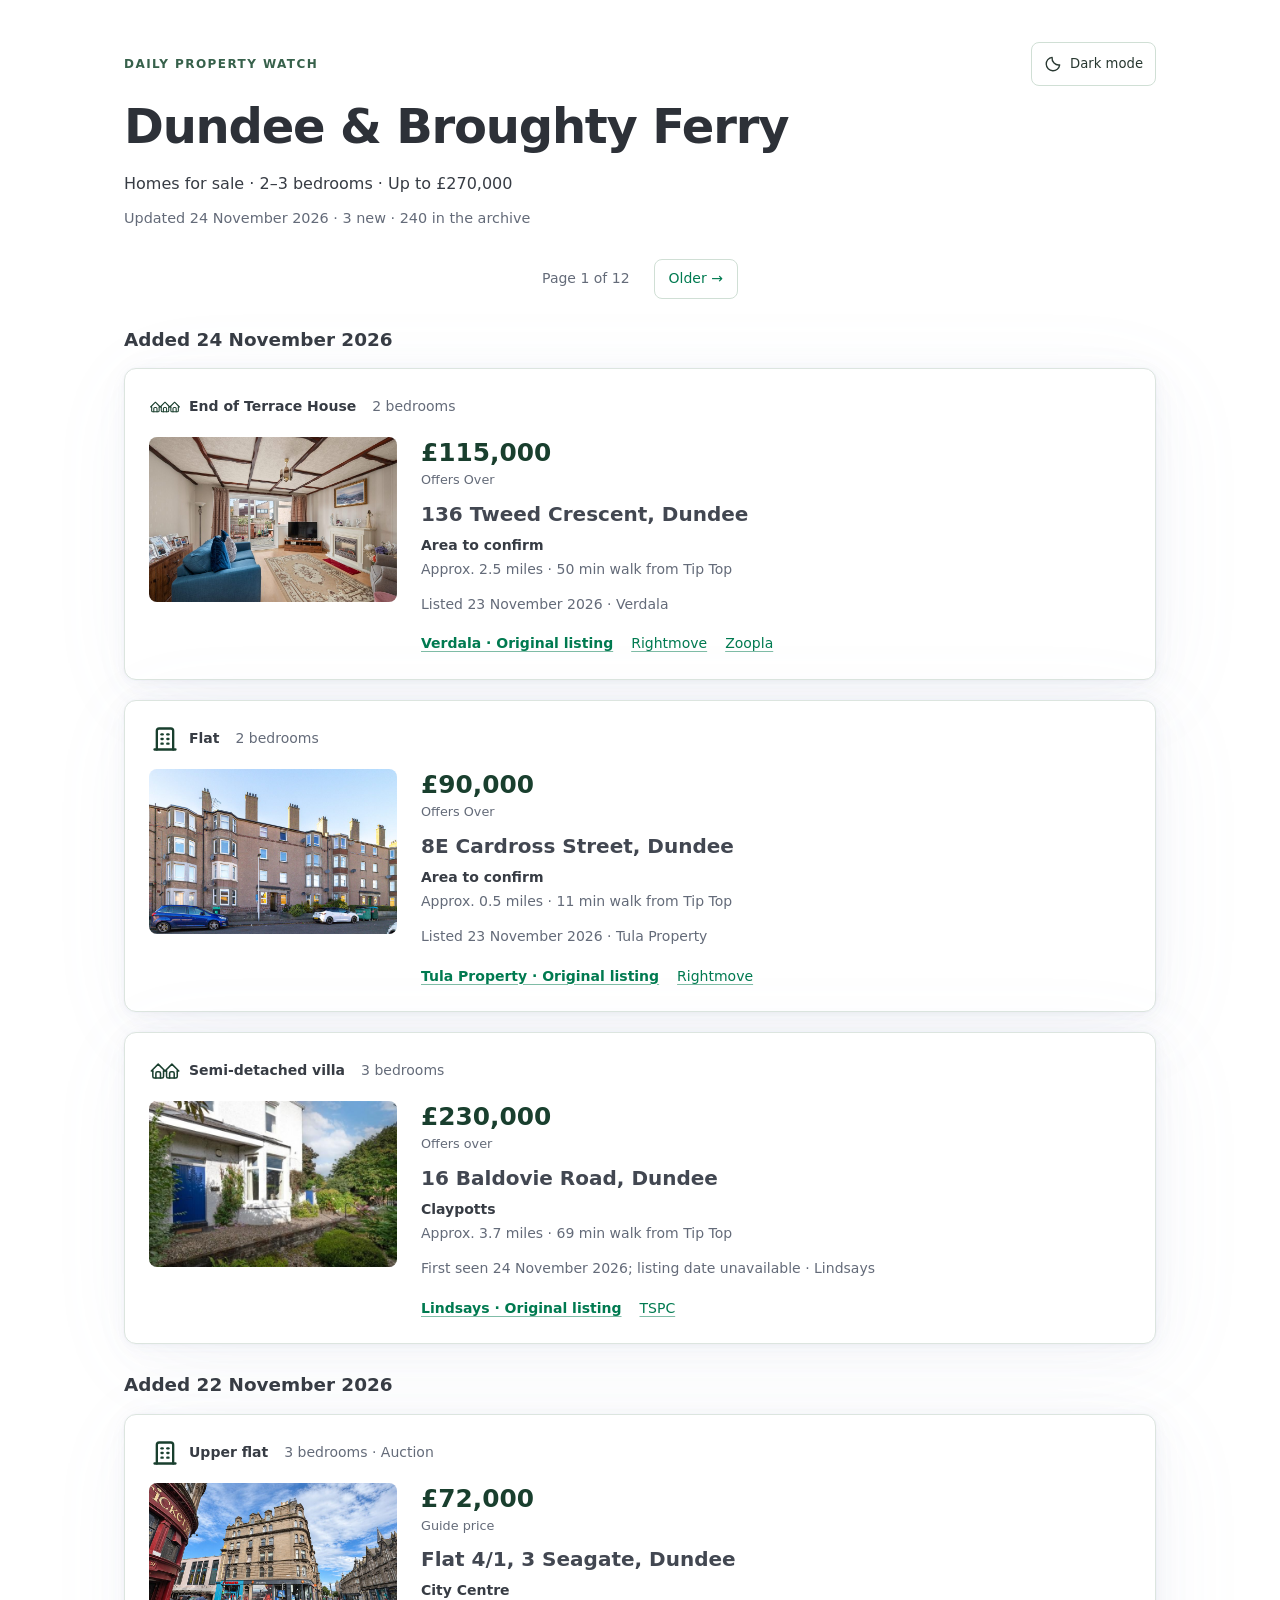
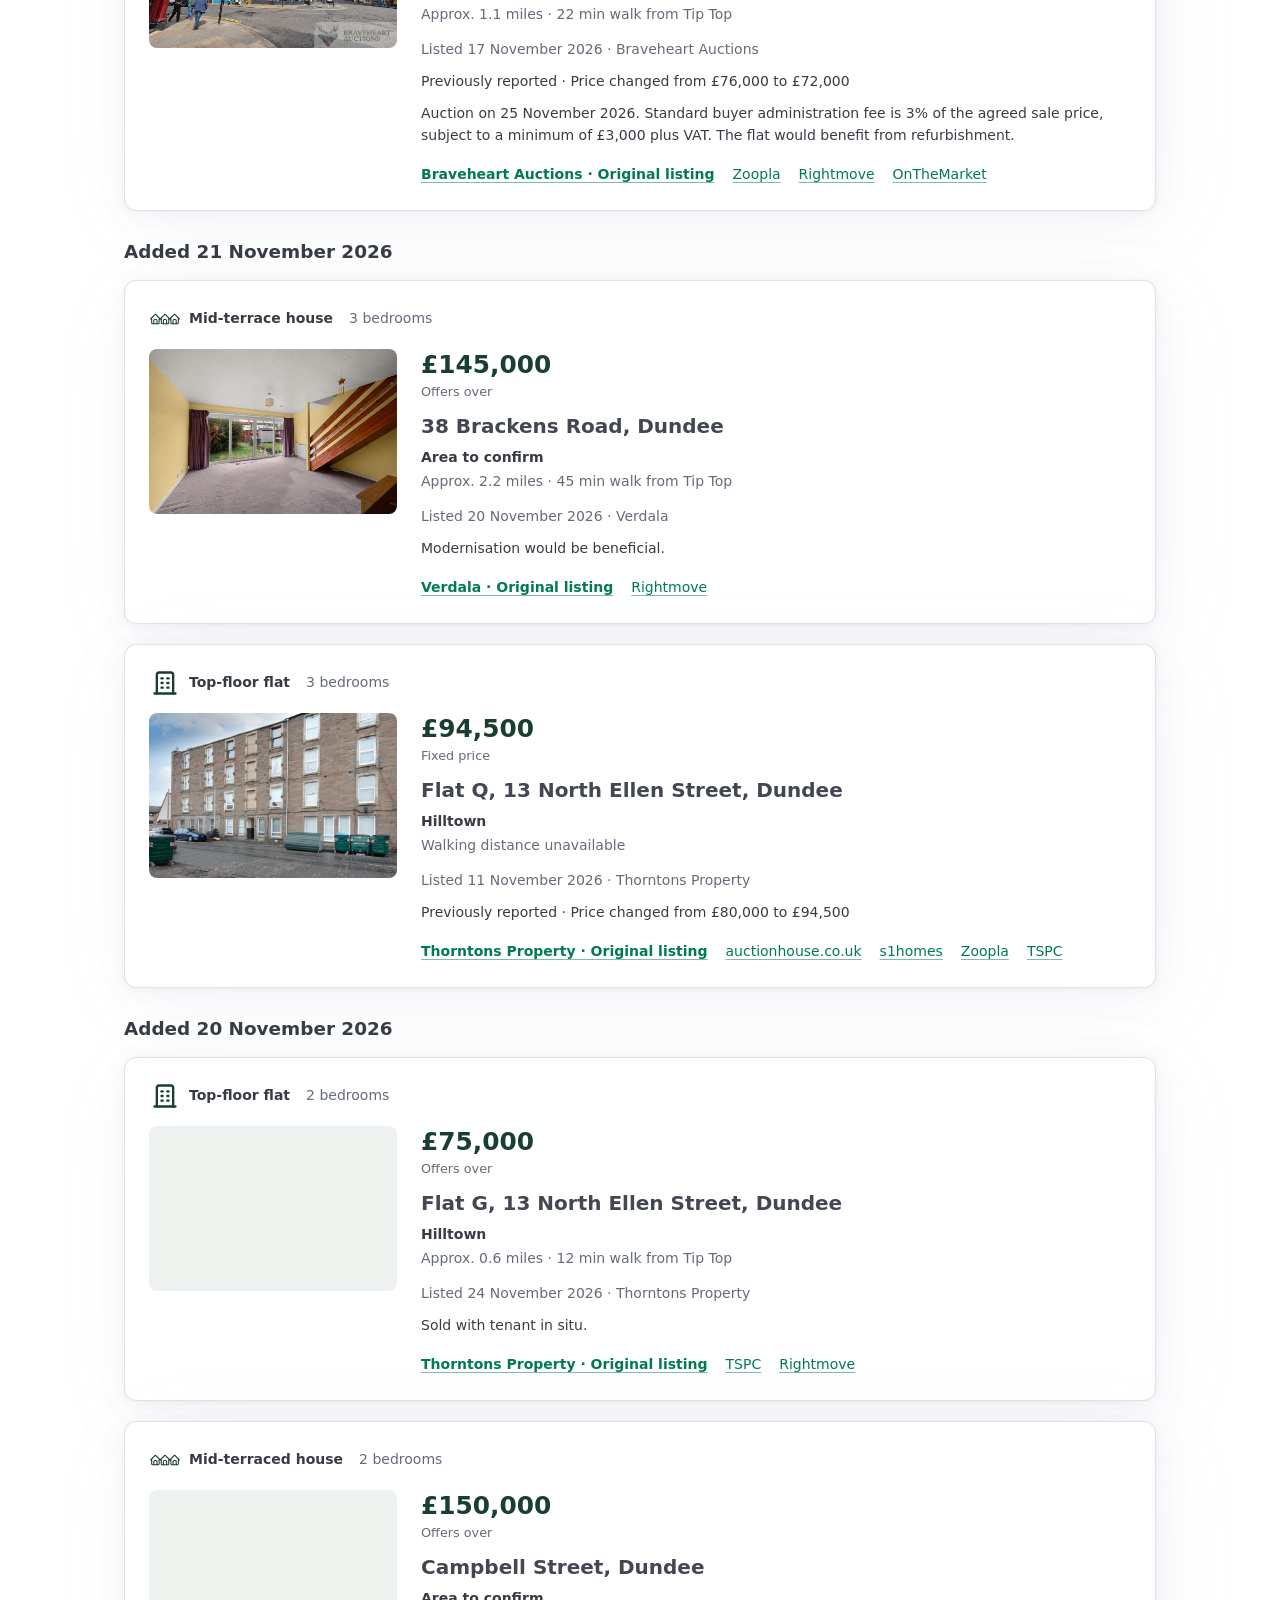
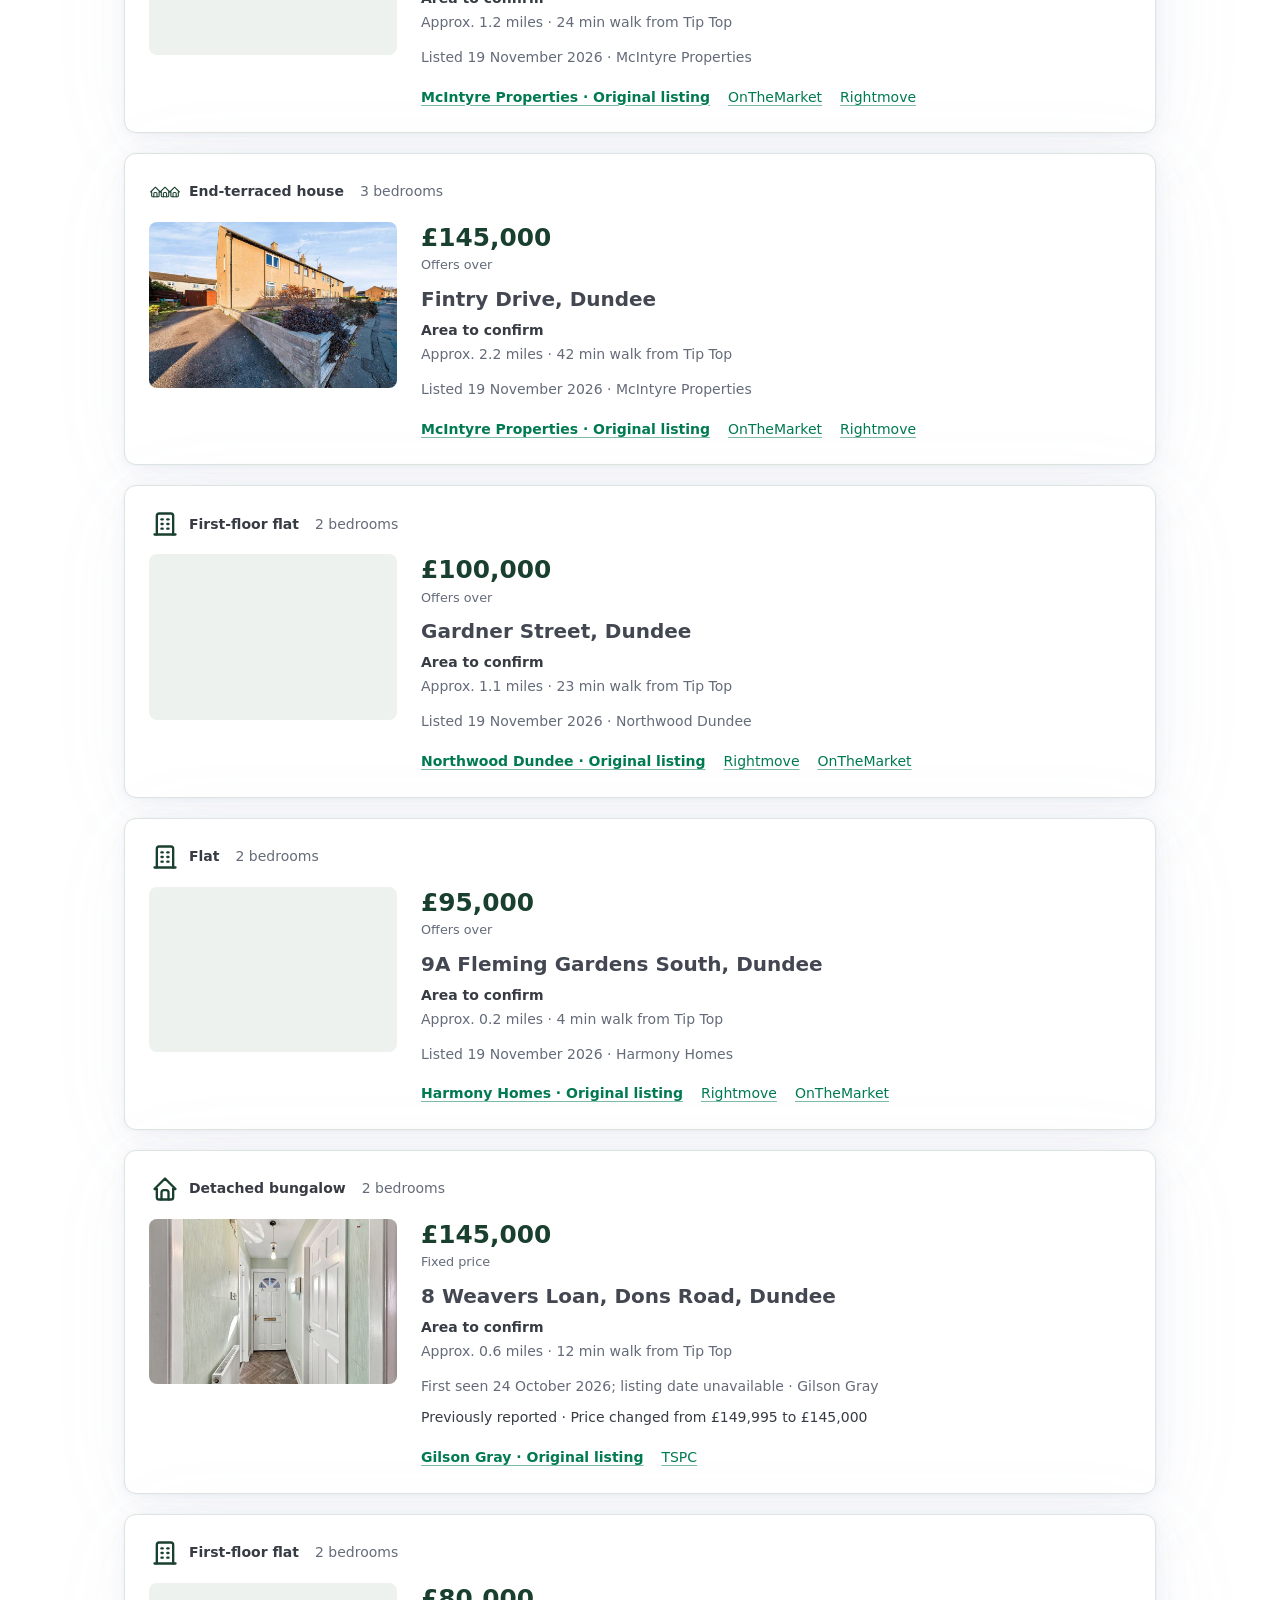
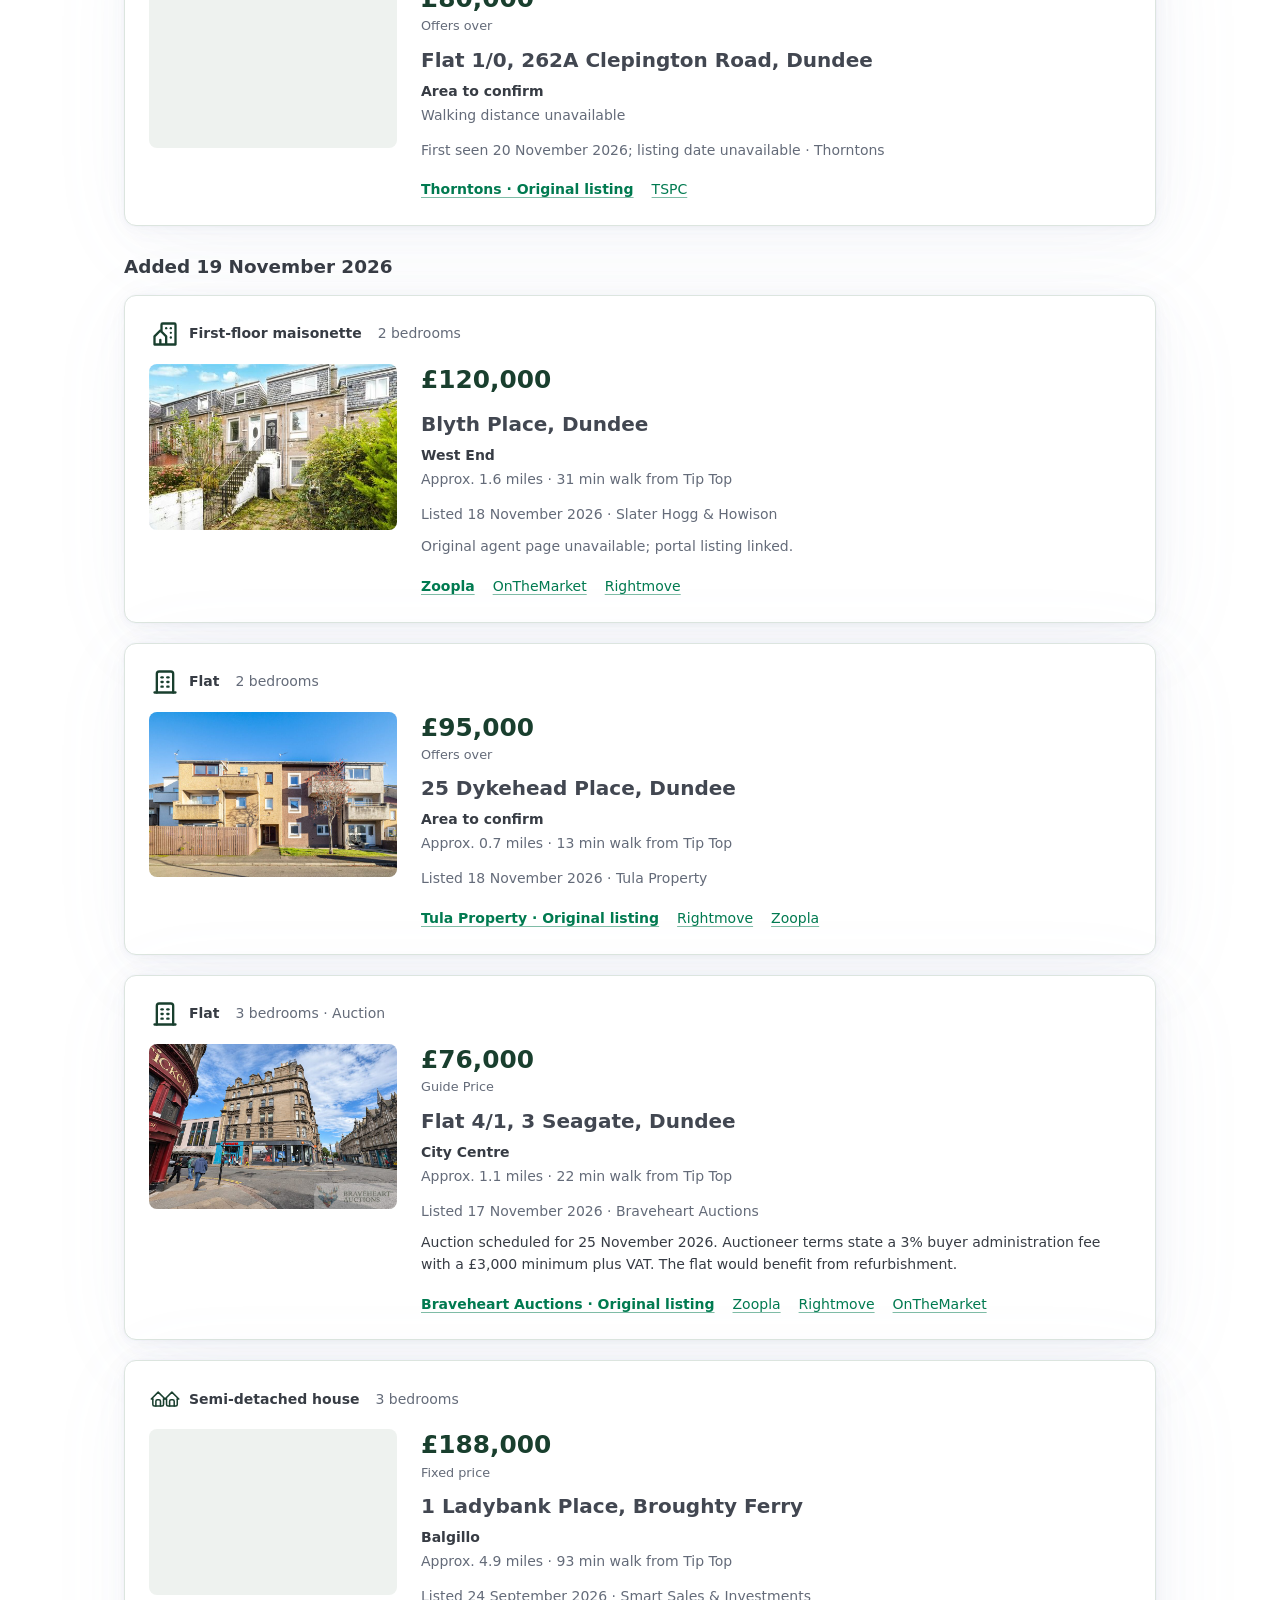
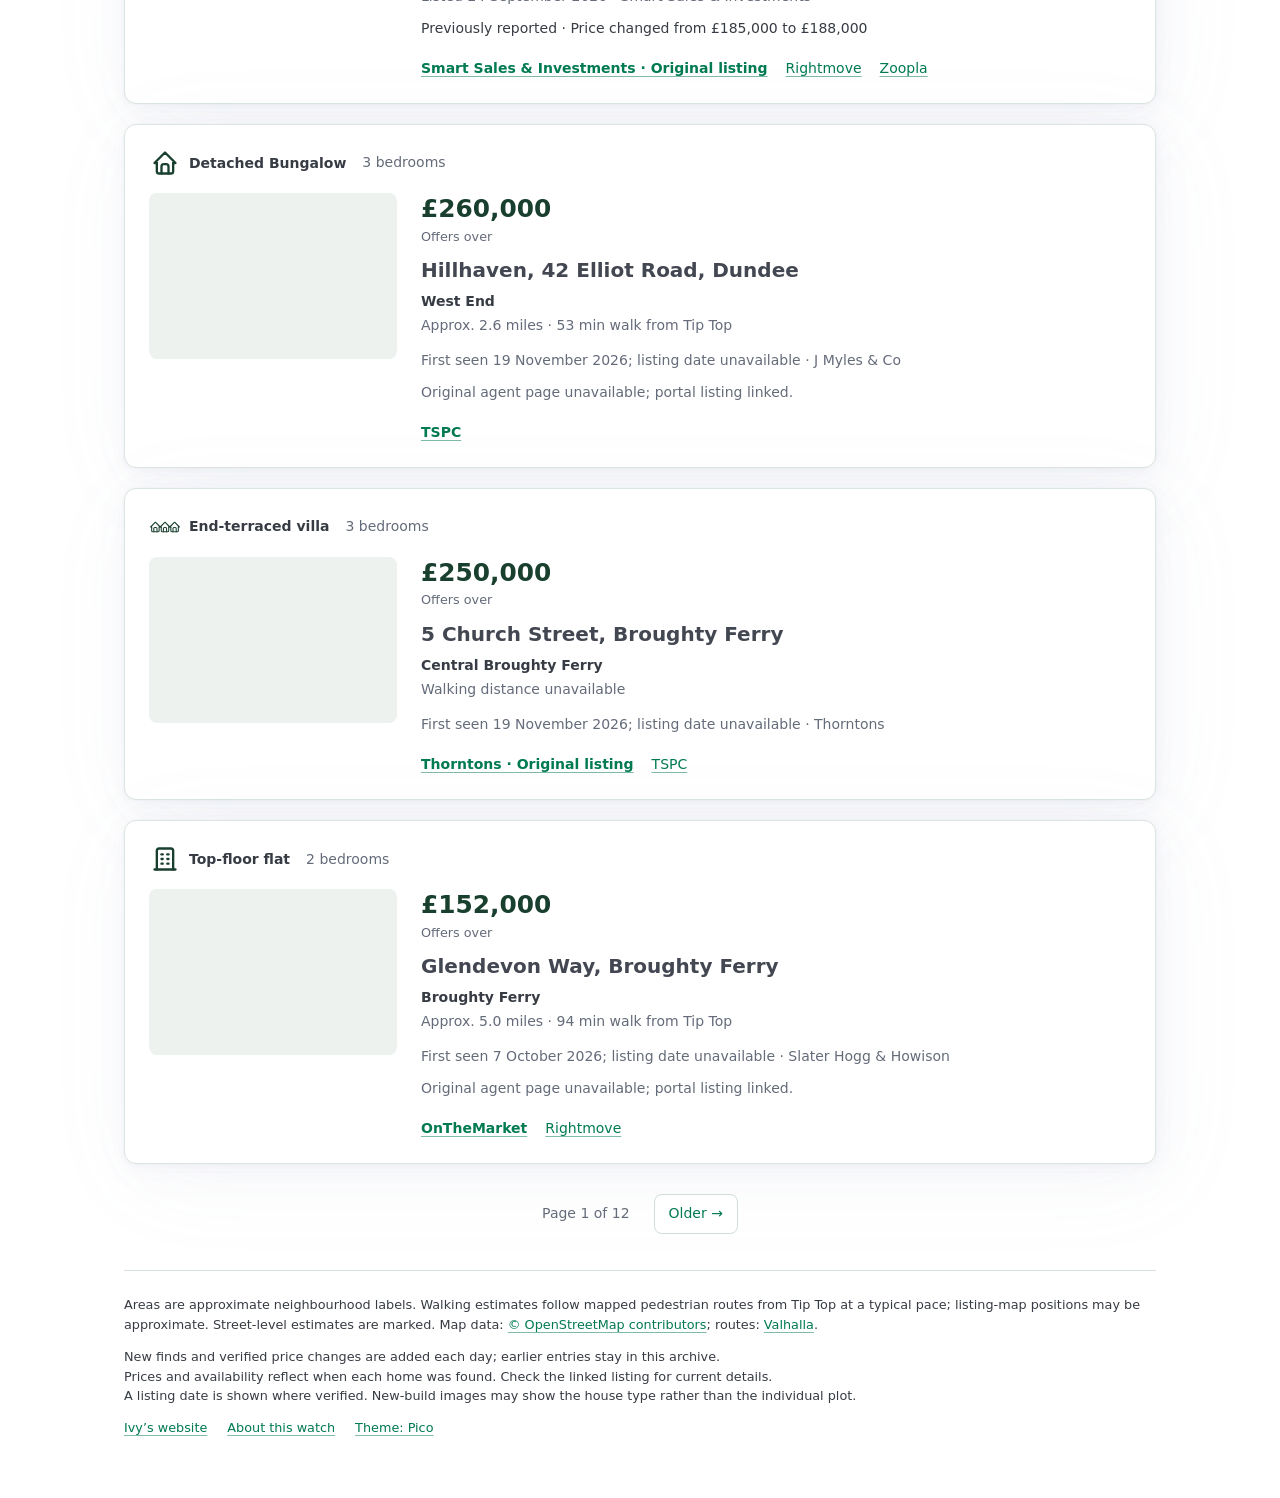
==== commit 715249cd: "Publish Dundee property report" ====
--- a/index.html
+++ b/index.html
@@ -1,23 +1,23 @@
 <!doctype html>
 <html lang="en-GB" data-theme="light"><head><meta charset="utf-8"><meta name="viewport" content="width=device-width, initial-scale=1"><meta name="robots" content="noindex,follow"><meta name="theme-color" content="#147d59"><meta name="description" content="A daily archive of homes for sale in Dundee and Broughty Ferry: 2–3 bedrooms, advertised prices up to £270,000."><title>Dundee property watch</title><link rel="icon" href="assets/favicon.svg" type="image/svg+xml"><script src="assets/theme.js"></script><link rel="stylesheet" href="assets/pico.jade.min.css"><link rel="stylesheet" href="assets/report.css"></head>
-<body><a class="skip-link" href="#properties">Skip to properties</a><main class="container"><header class="masthead"><div class="masthead-top"><p class="eyebrow">Daily property watch</p><button id="theme-toggle" class="theme-toggle" type="button" aria-pressed="false" hidden><svg viewBox="0 0 24 24" fill="none" stroke="currentColor" stroke-width="1.8" stroke-linecap="round" stroke-linejoin="round" aria-hidden="true"><path d="M20.9 13.2A9 9 0 0 1 10.8 3.1 9 9 0 1 0 20.9 13.2Z"/></svg><span>Dark mode</span></button></div><h1>Dundee &amp; Broughty Ferry</h1><p>Homes for sale · 2–3 bedrooms · Up to £270,000</p><p class="count">Updated 23 November 2026 · 0 new · 237 in the archive</p></header><nav class="pagination" aria-label="Property pages"><span>Page 1 of 12</span><a href="page-2.html" rel="next">Older →</a></nav><div id="properties"><section><h2>Monday, 23 November 2026</h2><p class="empty">No new properties to report today.</p></section><section><h2>Added 22 November 2026</h2><article class="has-photo"><div class="property-summary"><span class="property-type type-flat"><svg viewBox="0 0 24 24" fill="none" stroke="currentColor" stroke-width="2" stroke-linecap="round" stroke-linejoin="round" aria-hidden="true" focusable="false"><path d="M3 21l18 0" /><path d="M9 8l1 0" /><path d="M9 12l1 0" /><path d="M9 16l1 0" /><path d="M14 8l1 0" /><path d="M14 12l1 0" /><path d="M14 16l1 0" /><path d="M5 21v-16a2 2 0 0 1 2 -2h10a2 2 0 0 1 2 2v16" /></svg><span>Upper flat</span></span><span class="facts">3 bedrooms · Auction</span></div><figure class="photo"><a href="https://braveheartauctions.co.uk/product/flat-4-1-3-seagate-dundee-city-of-dundee-dd1-2eq/" aria-label="View listing for Flat 4/1, 3 Seagate, Dundee"><img src="images/d03314dcc98096d0c2db609fb06de865640f18647ee72623d8b67aed541f7daa.jpg" alt="Flat 4/1, 3 Seagate, Dundee" loading="lazy" decoding="async" width="640" height="427" onerror="this.closest('article').classList.remove('has-photo');this.closest('figure').remove()"></a></figure><div class="card-content"><div class="topline"><div class="price">£72,000<span class="qualifier">Guide price</span></div></div>
+<body><a class="skip-link" href="#properties">Skip to properties</a><main class="container"><header class="masthead"><div class="masthead-top"><p class="eyebrow">Daily property watch</p><button id="theme-toggle" class="theme-toggle" type="button" aria-pressed="false" hidden><svg viewBox="0 0 24 24" fill="none" stroke="currentColor" stroke-width="1.8" stroke-linecap="round" stroke-linejoin="round" aria-hidden="true"><path d="M20.9 13.2A9 9 0 0 1 10.8 3.1 9 9 0 1 0 20.9 13.2Z"/></svg><span>Dark mode</span></button></div><h1>Dundee &amp; Broughty Ferry</h1><p>Homes for sale · 2–3 bedrooms · Up to £270,000</p><p class="count">Updated 24 November 2026 · 3 new · 240 in the archive</p></header><nav class="pagination" aria-label="Property pages"><span>Page 1 of 12</span><a href="page-2.html" rel="next">Older →</a></nav><div id="properties"><section><h2>Added 24 November 2026</h2><article class="has-photo"><div class="property-summary"><span class="property-type type-terrace"><svg viewBox="0 0 30 24" fill="none" stroke="currentColor" stroke-width="2" stroke-linecap="round" stroke-linejoin="round" aria-hidden="true" focusable="false"><g transform="translate(0 6) scale(.5)"><path d="M5 12l-2 0l9 -9l9 9l-2 0" /><path d="M5 12v7a2 2 0 0 0 2 2h10a2 2 0 0 0 2 -2v-7" /><path d="M9 21v-6a2 2 0 0 1 2 -2h2a2 2 0 0 1 2 2v6" /></g><g transform="translate(9 6) scale(.5)"><path d="M5 12l-2 0l9 -9l9 9l-2 0" /><path d="M5 12v7a2 2 0 0 0 2 2h10a2 2 0 0 0 2 -2v-7" /><path d="M9 21v-6a2 2 0 0 1 2 -2h2a2 2 0 0 1 2 2v6" /></g><g transform="translate(18 6) scale(.5)"><path d="M5 12l-2 0l9 -9l9 9l-2 0" /><path d="M5 12v7a2 2 0 0 0 2 2h10a2 2 0 0 0 2 -2v-7" /><path d="M9 21v-6a2 2 0 0 1 2 -2h2a2 2 0 0 1 2 2v6" /></g></svg><span>End of Terrace House</span></span><span class="facts">2 bedrooms</span></div><figure class="photo"><a href="https://verdala.co.uk/property/tweed-crescent-dundee-dd2/" aria-label="View listing for 136 Tweed Crescent, Dundee"><img src="images/bc630a2559f70cc014685bc3609f7f2442357af247f0e990154cfde43528af5f.jpg" alt="136 Tweed Crescent, Dundee" loading="lazy" decoding="async" width="640" height="427" onerror="this.closest('article').classList.remove('has-photo');this.closest('figure').remove()"></a></figure><div class="card-content"><div class="topline"><div class="price">£115,000<span class="qualifier">Offers Over</span></div></div>
+<h3>136 Tweed Crescent, Dundee</h3><div class="property-location"><p class="area" aria-label="Approximate area">Area to confirm</p><p class="walking">Approx. 2.5 miles · 50 min walk from Tip Top</p></div><p class="date">Listed 23 November 2026 · Verdala</p><nav class="links" aria-label="Listings for 136 Tweed Crescent, Dundee"><a class="original" href="https://verdala.co.uk/property/tweed-crescent-dundee-dd2/" rel="noopener noreferrer">Verdala · Original listing</a><a href="https://www.rightmove.co.uk/properties/95763294" rel="noopener noreferrer">Rightmove</a><a href="https://www.zoopla.co.uk/for-sale/details/74832721/" rel="noopener noreferrer">Zoopla</a></nav></div></article><article class="has-photo"><div class="property-summary"><span class="property-type type-flat"><svg viewBox="0 0 24 24" fill="none" stroke="currentColor" stroke-width="2" stroke-linecap="round" stroke-linejoin="round" aria-hidden="true" focusable="false"><path d="M3 21l18 0" /><path d="M9 8l1 0" /><path d="M9 12l1 0" /><path d="M9 16l1 0" /><path d="M14 8l1 0" /><path d="M14 12l1 0" /><path d="M14 16l1 0" /><path d="M5 21v-16a2 2 0 0 1 2 -2h10a2 2 0 0 1 2 2v16" /></svg><span>Flat</span></span><span class="facts">2 bedrooms</span></div><figure class="photo"><a href="https://tulaproperty.co.uk/property/8e-cardross-street-dundee-dd4-9aa/" aria-label="View listing for 8E Cardross Street, Dundee"><img src="images/e4f0a677bd74b03f0ccc87612d6e43f936334f654061de95843b61a65ebb1f48.jpg" alt="8E Cardross Street, Dundee" loading="lazy" decoding="async" width="640" height="427" onerror="this.closest('article').classList.remove('has-photo');this.closest('figure').remove()"></a></figure><div class="card-content"><div class="topline"><div class="price">£90,000<span class="qualifier">Offers Over</span></div></div>
+<h3>8E Cardross Street, Dundee</h3><div class="property-location"><p class="area" aria-label="Approximate area">Area to confirm</p><p class="walking">Approx. 0.5 miles · 11 min walk from Tip Top</p></div><p class="date">Listed 23 November 2026 · Tula Property</p><nav class="links" aria-label="Listings for 8E Cardross Street, Dundee"><a class="original" href="https://tulaproperty.co.uk/property/8e-cardross-street-dundee-dd4-9aa/" rel="noopener noreferrer">Tula Property · Original listing</a><a href="https://www.rightmove.co.uk/properties/95762634" rel="noopener noreferrer">Rightmove</a></nav></div></article><article class="has-photo"><div class="property-summary"><span class="property-type type-semi"><svg viewBox="0 0 28 24" fill="none" stroke="currentColor" stroke-width="2" stroke-linecap="round" stroke-linejoin="round" aria-hidden="true" focusable="false"><g transform="translate(0 4) scale(.67)"><path d="M5 12l-2 0l9 -9l9 9l-2 0" /><path d="M5 12v7a2 2 0 0 0 2 2h10a2 2 0 0 0 2 -2v-7" /><path d="M9 21v-6a2 2 0 0 1 2 -2h2a2 2 0 0 1 2 2v6" /></g><g transform="translate(12 4) scale(.67)"><path d="M5 12l-2 0l9 -9l9 9l-2 0" /><path d="M5 12v7a2 2 0 0 0 2 2h10a2 2 0 0 0 2 -2v-7" /><path d="M9 21v-6a2 2 0 0 1 2 -2h2a2 2 0 0 1 2 2v6" /></g></svg><span>Semi-detached villa</span></span><span class="facts">3 bedrooms</span></div><figure class="photo"><a href="https://property.lindsays.co.uk/for-sale/16-baldovie-road-dundee-dd4-8ud" aria-label="View listing for 16 Baldovie Road, Dundee"><img src="images/7631e185457c58cdd991485325160a09db29c7dea1a17d357653389324396c99.jpg" alt="16 Baldovie Road, Dundee" loading="lazy" decoding="async" width="640" height="427" onerror="this.closest('article').classList.remove('has-photo');this.closest('figure').remove()"></a></figure><div class="card-content"><div class="topline"><div class="price">£230,000<span class="qualifier">Offers over</span></div></div>
+<h3>16 Baldovie Road, Dundee</h3><div class="property-location"><p class="area" aria-label="Approximate area">Claypotts</p><p class="walking">Approx. 3.7 miles · 69 min walk from Tip Top</p></div><p class="date">First seen 24 November 2026; listing date unavailable · Lindsays</p><nav class="links" aria-label="Listings for 16 Baldovie Road, Dundee"><a class="original" href="https://property.lindsays.co.uk/for-sale/16-baldovie-road-dundee-dd4-8ud" rel="noopener noreferrer">Lindsays · Original listing</a><a href="https://tspc.co.uk/property/3-Bed-Semi-Detached-Villa-For-Sale-16-Baldovie-Road-Dundee-DD4-8UD/" rel="noopener noreferrer">TSPC</a></nav></div></article></section><section><h2>Added 22 November 2026</h2><article class="has-photo"><div class="property-summary"><span class="property-type type-flat"><svg viewBox="0 0 24 24" fill="none" stroke="currentColor" stroke-width="2" stroke-linecap="round" stroke-linejoin="round" aria-hidden="true" focusable="false"><path d="M3 21l18 0" /><path d="M9 8l1 0" /><path d="M9 12l1 0" /><path d="M9 16l1 0" /><path d="M14 8l1 0" /><path d="M14 12l1 0" /><path d="M14 16l1 0" /><path d="M5 21v-16a2 2 0 0 1 2 -2h10a2 2 0 0 1 2 2v16" /></svg><span>Upper flat</span></span><span class="facts">3 bedrooms · Auction</span></div><figure class="photo"><a href="https://braveheartauctions.co.uk/product/flat-4-1-3-seagate-dundee-city-of-dundee-dd1-2eq/" aria-label="View listing for Flat 4/1, 3 Seagate, Dundee"><img src="images/d03314dcc98096d0c2db609fb06de865640f18647ee72623d8b67aed541f7daa.jpg" alt="Flat 4/1, 3 Seagate, Dundee" loading="lazy" decoding="async" width="640" height="427" onerror="this.closest('article').classList.remove('has-photo');this.closest('figure').remove()"></a></figure><div class="card-content"><div class="topline"><div class="price">£72,000<span class="qualifier">Guide price</span></div></div>
 <h3>Flat 4/1, 3 Seagate, Dundee</h3><div class="property-location"><p class="area" aria-label="Approximate area">City Centre</p><p class="walking">Approx. 1.1 miles · 22 min walk from Tip Top</p></div><p class="date">Listed 17 November 2026 · Braveheart Auctions</p><p class="notes">Previously reported · Price changed from £76,000 to £72,000</p><p class="notes">Auction on 25 November 2026. Standard buyer administration fee is 3% of the agreed sale price, subject to a minimum of £3,000 plus VAT. The flat would benefit from refurbishment.</p><nav class="links" aria-label="Listings for Flat 4/1, 3 Seagate, Dundee"><a class="original" href="https://braveheartauctions.co.uk/product/flat-4-1-3-seagate-dundee-city-of-dundee-dd1-2eq/" rel="noopener noreferrer">Braveheart Auctions · Original listing</a><a href="https://www.zoopla.co.uk/for-sale/details/74785672/" rel="noopener noreferrer">Zoopla</a><a href="https://www.rightmove.co.uk/properties/95556162" rel="noopener noreferrer">Rightmove</a><a href="https://www.onthemarket.com/details/20770230/" rel="noopener noreferrer">OnTheMarket</a></nav></div></article></section><section><h2>Added 21 November 2026</h2><article class="has-photo"><div class="property-summary"><span class="property-type type-terrace"><svg viewBox="0 0 30 24" fill="none" stroke="currentColor" stroke-width="2" stroke-linecap="round" stroke-linejoin="round" aria-hidden="true" focusable="false"><g transform="translate(0 6) scale(.5)"><path d="M5 12l-2 0l9 -9l9 9l-2 0" /><path d="M5 12v7a2 2 0 0 0 2 2h10a2 2 0 0 0 2 -2v-7" /><path d="M9 21v-6a2 2 0 0 1 2 -2h2a2 2 0 0 1 2 2v6" /></g><g transform="translate(9 6) scale(.5)"><path d="M5 12l-2 0l9 -9l9 9l-2 0" /><path d="M5 12v7a2 2 0 0 0 2 2h10a2 2 0 0 0 2 -2v-7" /><path d="M9 21v-6a2 2 0 0 1 2 -2h2a2 2 0 0 1 2 2v6" /></g><g transform="translate(18 6) scale(.5)"><path d="M5 12l-2 0l9 -9l9 9l-2 0" /><path d="M5 12v7a2 2 0 0 0 2 2h10a2 2 0 0 0 2 -2v-7" /><path d="M9 21v-6a2 2 0 0 1 2 -2h2a2 2 0 0 1 2 2v6" /></g></svg><span>Mid-terrace house</span></span><span class="facts">3 bedrooms</span></div><figure class="photo"><a href="https://verdala.co.uk/property/brackens-road-dundee-dd3/" aria-label="View listing for 38 Brackens Road, Dundee"><img src="images/4eecf4105f2d9f4a084114e2ce500e0341ba165ae804aa667198a7e3262b22c2.jpg" alt="38 Brackens Road, Dundee" loading="lazy" decoding="async" width="640" height="427" onerror="this.closest('article').classList.remove('has-photo');this.closest('figure').remove()"></a></figure><div class="card-content"><div class="topline"><div class="price">£145,000<span class="qualifier">Offers over</span></div></div>
 <h3>38 Brackens Road, Dundee</h3><div class="property-location"><p class="area" aria-label="Approximate area">Area to confirm</p><p class="walking">Approx. 2.2 miles · 45 min walk from Tip Top</p></div><p class="date">Listed 20 November 2026 · Verdala</p><p class="notes">Modernisation would be beneficial.</p><nav class="links" aria-label="Listings for 38 Brackens Road, Dundee"><a class="original" href="https://verdala.co.uk/property/brackens-road-dundee-dd3/" rel="noopener noreferrer">Verdala · Original listing</a><a href="https://www.rightmove.co.uk/properties/95703822" rel="noopener noreferrer">Rightmove</a></nav></div></article><article class="has-photo"><div class="property-summary"><span class="property-type type-flat"><svg viewBox="0 0 24 24" fill="none" stroke="currentColor" stroke-width="2" stroke-linecap="round" stroke-linejoin="round" aria-hidden="true" focusable="false"><path d="M3 21l18 0" /><path d="M9 8l1 0" /><path d="M9 12l1 0" /><path d="M9 16l1 0" /><path d="M14 8l1 0" /><path d="M14 12l1 0" /><path d="M14 16l1 0" /><path d="M5 21v-16a2 2 0 0 1 2 -2h10a2 2 0 0 1 2 2v16" /></svg><span>Top-floor flat</span></span><span class="facts">3 bedrooms</span></div><figure class="photo"><a href="https://thorntons-property.co.uk/Dundee/DD3/Flat-Q-13-North-Ellen-Street-3-bedroom-Flat" aria-label="View listing for Flat Q, 13 North Ellen Street, Dundee"><img src="images/d58a6dfaf129fd16b2122d5005085c3bd56494649f968ebe33f9e79768adcf43.jpg" alt="Flat Q, 13 North Ellen Street, Dundee" loading="lazy" decoding="async" width="640" height="427" onerror="this.closest('article').classList.remove('has-photo');this.closest('figure').remove()"></a></figure><div class="card-content"><div class="topline"><div class="price">£94,500<span class="qualifier">Fixed price</span></div></div>
-<h3>Flat Q, 13 North Ellen Street, Dundee</h3><div class="property-location"><p class="area" aria-label="Approximate area">Hilltown</p><p class="walking">Walking distance unavailable</p></div><p class="date">Listed 11 November 2026 · Thorntons Property</p><p class="notes">Previously reported · Price changed from £80,000 to £94,500</p><nav class="links" aria-label="Listings for Flat Q, 13 North Ellen Street, Dundee"><a class="original" href="https://thorntons-property.co.uk/Dundee/DD3/Flat-Q-13-North-Ellen-Street-3-bedroom-Flat" rel="noopener noreferrer">Thorntons Property · Original listing</a><a href="https://www.auctionhouse.co.uk/scotland/auction/lot/154701" rel="noopener noreferrer">auctionhouse.co.uk</a><a href="https://www.s1homes.com/property-for-sale/Flat/20261112015008192" rel="noopener noreferrer">s1homes</a><a href="https://www.zoopla.co.uk/for-sale/details/74742575/" rel="noopener noreferrer">Zoopla</a><a href="https://tspc.co.uk/property/3-Bed-Top-Floor-Flat-For-Sale-Flat-Q-13-North-Ellen-Street-Dundee-DD3-7DF/" rel="noopener noreferrer">TSPC</a></nav></div></article></section><section><h2>Added 20 November 2026</h2><article class="has-photo"><div class="property-summary"><span class="property-type type-terrace"><svg viewBox="0 0 30 24" fill="none" stroke="currentColor" stroke-width="2" stroke-linecap="round" stroke-linejoin="round" aria-hidden="true" focusable="false"><g transform="translate(0 6) scale(.5)"><path d="M5 12l-2 0l9 -9l9 9l-2 0" /><path d="M5 12v7a2 2 0 0 0 2 2h10a2 2 0 0 0 2 -2v-7" /><path d="M9 21v-6a2 2 0 0 1 2 -2h2a2 2 0 0 1 2 2v6" /></g><g transform="translate(9 6) scale(.5)"><path d="M5 12l-2 0l9 -9l9 9l-2 0" /><path d="M5 12v7a2 2 0 0 0 2 2h10a2 2 0 0 0 2 -2v-7" /><path d="M9 21v-6a2 2 0 0 1 2 -2h2a2 2 0 0 1 2 2v6" /></g><g transform="translate(18 6) scale(.5)"><path d="M5 12l-2 0l9 -9l9 9l-2 0" /><path d="M5 12v7a2 2 0 0 0 2 2h10a2 2 0 0 0 2 -2v-7" /><path d="M9 21v-6a2 2 0 0 1 2 -2h2a2 2 0 0 1 2 2v6" /></g></svg><span>Mid-terraced house</span></span><span class="facts">2 bedrooms</span></div><figure class="photo"><a href="https://www.mcintyre-properties.com/properties-for-sale/property/471-campbell-street-dundee" aria-label="View listing for Campbell Street, Dundee"><img src="images/7faba74f7b330a051e5341763138c58807c9df24b6ca43cf9bbf518cdc1aae02.jpg" alt="Campbell Street, Dundee" loading="lazy" decoding="async" width="640" height="427" onerror="this.closest('article').classList.remove('has-photo');this.closest('figure').remove()"></a></figure><div class="card-content"><div class="topline"><div class="price">£150,000<span class="qualifier">Offers over</span></div></div>
+<h3>Flat Q, 13 North Ellen Street, Dundee</h3><div class="property-location"><p class="area" aria-label="Approximate area">Hilltown</p><p class="walking">Walking distance unavailable</p></div><p class="date">Listed 11 November 2026 · Thorntons Property</p><p class="notes">Previously reported · Price changed from £80,000 to £94,500</p><nav class="links" aria-label="Listings for Flat Q, 13 North Ellen Street, Dundee"><a class="original" href="https://thorntons-property.co.uk/Dundee/DD3/Flat-Q-13-North-Ellen-Street-3-bedroom-Flat" rel="noopener noreferrer">Thorntons Property · Original listing</a><a href="https://www.auctionhouse.co.uk/scotland/auction/lot/154701" rel="noopener noreferrer">auctionhouse.co.uk</a><a href="https://www.s1homes.com/property-for-sale/Flat/20261112015008192" rel="noopener noreferrer">s1homes</a><a href="https://www.zoopla.co.uk/for-sale/details/74742575/" rel="noopener noreferrer">Zoopla</a><a href="https://tspc.co.uk/property/3-Bed-Top-Floor-Flat-For-Sale-Flat-Q-13-North-Ellen-Street-Dundee-DD3-7DF/" rel="noopener noreferrer">TSPC</a></nav></div></article></section><section><h2>Added 20 November 2026</h2><article class="has-photo"><div class="property-summary"><span class="property-type type-flat"><svg viewBox="0 0 24 24" fill="none" stroke="currentColor" stroke-width="2" stroke-linecap="round" stroke-linejoin="round" aria-hidden="true" focusable="false"><path d="M3 21l18 0" /><path d="M9 8l1 0" /><path d="M9 12l1 0" /><path d="M9 16l1 0" /><path d="M14 8l1 0" /><path d="M14 12l1 0" /><path d="M14 16l1 0" /><path d="M5 21v-16a2 2 0 0 1 2 -2h10a2 2 0 0 1 2 2v16" /></svg><span>Top-floor flat</span></span><span class="facts">2 bedrooms</span></div><figure class="photo"><a href="https://thorntons-property.co.uk/Dundee/DD3/Flat-G-13-North-Ellen-Street-2-bedroom-Flat" aria-label="View listing for Flat G, 13 North Ellen Street, Dundee"><img src="images/97de607aa541b96c0413b75466202d32ef4377575a27dc2436bbafc9b9226f30.jpg" alt="Flat G, 13 North Ellen Street, Dundee" loading="lazy" decoding="async" width="640" height="427" onerror="this.closest('article').classList.remove('has-photo');this.closest('figure').remove()"></a></figure><div class="card-content"><div class="topline"><div class="price">£75,000<span class="qualifier">Offers over</span></div></div>
+<h3>Flat G, 13 North Ellen Street, Dundee</h3><div class="property-location"><p class="area" aria-label="Approximate area">Hilltown</p><p class="walking">Approx. 0.6 miles · 12 min walk from Tip Top</p></div><p class="date">Listed 24 November 2026 · Thorntons Property</p><p class="notes">Sold with tenant in situ.</p><nav class="links" aria-label="Listings for Flat G, 13 North Ellen Street, Dundee"><a class="original" href="https://thorntons-property.co.uk/Dundee/DD3/Flat-G-13-North-Ellen-Street-2-bedroom-Flat" rel="noopener noreferrer">Thorntons Property · Original listing</a><a href="https://tspc.co.uk/property/2-Bed-Top-Floor-Flat-For-Sale-Flat-G-13-North-Ellen-Street-Dundee-DD3-7DF/" rel="noopener noreferrer">TSPC</a><a href="https://www.rightmove.co.uk/properties/95779785" rel="noopener noreferrer">Rightmove</a></nav></div></article><article class="has-photo"><div class="property-summary"><span class="property-type type-terrace"><svg viewBox="0 0 30 24" fill="none" stroke="currentColor" stroke-width="2" stroke-linecap="round" stroke-linejoin="round" aria-hidden="true" focusable="false"><g transform="translate(0 6) scale(.5)"><path d="M5 12l-2 0l9 -9l9 9l-2 0" /><path d="M5 12v7a2 2 0 0 0 2 2h10a2 2 0 0 0 2 -2v-7" /><path d="M9 21v-6a2 2 0 0 1 2 -2h2a2 2 0 0 1 2 2v6" /></g><g transform="translate(9 6) scale(.5)"><path d="M5 12l-2 0l9 -9l9 9l-2 0" /><path d="M5 12v7a2 2 0 0 0 2 2h10a2 2 0 0 0 2 -2v-7" /><path d="M9 21v-6a2 2 0 0 1 2 -2h2a2 2 0 0 1 2 2v6" /></g><g transform="translate(18 6) scale(.5)"><path d="M5 12l-2 0l9 -9l9 9l-2 0" /><path d="M5 12v7a2 2 0 0 0 2 2h10a2 2 0 0 0 2 -2v-7" /><path d="M9 21v-6a2 2 0 0 1 2 -2h2a2 2 0 0 1 2 2v6" /></g></svg><span>Mid-terraced house</span></span><span class="facts">2 bedrooms</span></div><figure class="photo"><a href="https://www.mcintyre-properties.com/properties-for-sale/property/471-campbell-street-dundee" aria-label="View listing for Campbell Street, Dundee"><img src="images/7faba74f7b330a051e5341763138c58807c9df24b6ca43cf9bbf518cdc1aae02.jpg" alt="Campbell Street, Dundee" loading="lazy" decoding="async" width="640" height="427" onerror="this.closest('article').classList.remove('has-photo');this.closest('figure').remove()"></a></figure><div class="card-content"><div class="topline"><div class="price">£150,000<span class="qualifier">Offers over</span></div></div>
 <h3>Campbell Street, Dundee</h3><div class="property-location"><p class="area" aria-label="Approximate area">Area to confirm</p><p class="walking">Approx. 1.2 miles · 24 min walk from Tip Top</p></div><p class="date">Listed 19 November 2026 · McIntyre Properties</p><nav class="links" aria-label="Listings for Campbell Street, Dundee"><a class="original" href="https://www.mcintyre-properties.com/properties-for-sale/property/471-campbell-street-dundee" rel="noopener noreferrer">McIntyre Properties · Original listing</a><a href="https://www.onthemarket.com/details/20789987/" rel="noopener noreferrer">OnTheMarket</a><a href="https://www.rightmove.co.uk/properties/95672388" rel="noopener noreferrer">Rightmove</a></nav></div></article><article class="has-photo"><div class="property-summary"><span class="property-type type-terrace"><svg viewBox="0 0 30 24" fill="none" stroke="currentColor" stroke-width="2" stroke-linecap="round" stroke-linejoin="round" aria-hidden="true" focusable="false"><g transform="translate(0 6) scale(.5)"><path d="M5 12l-2 0l9 -9l9 9l-2 0" /><path d="M5 12v7a2 2 0 0 0 2 2h10a2 2 0 0 0 2 -2v-7" /><path d="M9 21v-6a2 2 0 0 1 2 -2h2a2 2 0 0 1 2 2v6" /></g><g transform="translate(9 6) scale(.5)"><path d="M5 12l-2 0l9 -9l9 9l-2 0" /><path d="M5 12v7a2 2 0 0 0 2 2h10a2 2 0 0 0 2 -2v-7" /><path d="M9 21v-6a2 2 0 0 1 2 -2h2a2 2 0 0 1 2 2v6" /></g><g transform="translate(18 6) scale(.5)"><path d="M5 12l-2 0l9 -9l9 9l-2 0" /><path d="M5 12v7a2 2 0 0 0 2 2h10a2 2 0 0 0 2 -2v-7" /><path d="M9 21v-6a2 2 0 0 1 2 -2h2a2 2 0 0 1 2 2v6" /></g></svg><span>End-terraced house</span></span><span class="facts">3 bedrooms</span></div><figure class="photo"><a href="https://www.mcintyre-properties.com/properties-for-sale/property/472-fintry-drive-dundee" aria-label="View listing for Fintry Drive, Dundee"><img src="images/67843a39ae9adb68ff073f4c10784f8cf1efdc8a012ea583cb5b86c66d162f9d.jpg" alt="Fintry Drive, Dundee" loading="lazy" decoding="async" width="640" height="427" onerror="this.closest('article').classList.remove('has-photo');this.closest('figure').remove()"></a></figure><div class="card-content"><div class="topline"><div class="price">£145,000<span class="qualifier">Offers over</span></div></div>
 <h3>Fintry Drive, Dundee</h3><div class="property-location"><p class="area" aria-label="Approximate area">Area to confirm</p><p class="walking">Approx. 2.2 miles · 42 min walk from Tip Top</p></div><p class="date">Listed 19 November 2026 · McIntyre Properties</p><nav class="links" aria-label="Listings for Fintry Drive, Dundee"><a class="original" href="https://www.mcintyre-properties.com/properties-for-sale/property/472-fintry-drive-dundee" rel="noopener noreferrer">McIntyre Properties · Original listing</a><a href="https://www.onthemarket.com/details/20789967/" rel="noopener noreferrer">OnTheMarket</a><a href="https://www.rightmove.co.uk/properties/95672217" rel="noopener noreferrer">Rightmove</a></nav></div></article><article class="has-photo"><div class="property-summary"><span class="property-type type-flat"><svg viewBox="0 0 24 24" fill="none" stroke="currentColor" stroke-width="2" stroke-linecap="round" stroke-linejoin="round" aria-hidden="true" focusable="false"><path d="M3 21l18 0" /><path d="M9 8l1 0" /><path d="M9 12l1 0" /><path d="M9 16l1 0" /><path d="M14 8l1 0" /><path d="M14 12l1 0" /><path d="M14 16l1 0" /><path d="M5 21v-16a2 2 0 0 1 2 -2h10a2 2 0 0 1 2 2v16" /></svg><span>First-floor flat</span></span><span class="facts">2 bedrooms</span></div><figure class="photo"><a href="https://www.northwooduk.com/properties-for-sale/2-bedrooms-flat-in-gardner-street-dundee-dd3/78876563-2310/" aria-label="View listing for Gardner Street, Dundee"><img src="images/7bd3cab4204abb2c9d754ec29ab85f7fa5006231c5bd6f9e10e34795bf121f3f.jpg" alt="Gardner Street, Dundee" loading="lazy" decoding="async" width="640" height="427" onerror="this.closest('article').classList.remove('has-photo');this.closest('figure').remove()"></a></figure><div class="card-content"><div class="topline"><div class="price">£100,000<span class="qualifier">Offers over</span></div></div>
 <h3>Gardner Street, Dundee</h3><div class="property-location"><p class="area" aria-label="Approximate area">Area to confirm</p><p class="walking">Approx. 1.1 miles · 23 min walk from Tip Top</p></div><p class="date">Listed 19 November 2026 · Northwood Dundee</p><nav class="links" aria-label="Listings for Gardner Street, Dundee"><a class="original" href="https://www.northwooduk.com/properties-for-sale/2-bedrooms-flat-in-gardner-street-dundee-dd3/78876563-2310/" rel="noopener noreferrer">Northwood Dundee · Original listing</a><a href="https://www.rightmove.co.uk/properties/95664384" rel="noopener noreferrer">Rightmove</a><a href="https://www.onthemarket.com/details/20788591/" rel="noopener noreferrer">OnTheMarket</a></nav></div></article><article class="has-photo"><div class="property-summary"><span class="property-type type-flat"><svg viewBox="0 0 24 24" fill="none" stroke="currentColor" stroke-width="2" stroke-linecap="round" stroke-linejoin="round" aria-hidden="true" focusable="false"><path d="M3 21l18 0" /><path d="M9 8l1 0" /><path d="M9 12l1 0" /><path d="M9 16l1 0" /><path d="M14 8l1 0" /><path d="M14 12l1 0" /><path d="M14 16l1 0" /><path d="M5 21v-16a2 2 0 0 1 2 -2h10a2 2 0 0 1 2 2v16" /></svg><span>Flat</span></span><span class="facts">2 bedrooms</span></div><figure class="photo"><a href="https://www.harmonyhomesestateagency.com/properties-for-sale/property/3597-fleming-gardens-south-dundee" aria-label="View listing for 9A Fleming Gardens South, Dundee"><img src="images/45746e0f8f6f2ada5118ccce1638a0150492f0c825c26147a0969819f1fda1df.jpg" alt="9A Fleming Gardens South, Dundee" loading="lazy" decoding="async" width="640" height="427" onerror="this.closest('article').classList.remove('has-photo');this.closest('figure').remove()"></a></figure><div class="card-content"><div class="topline"><div class="price">£95,000<span class="qualifier">Offers over</span></div></div>
 <h3>9A Fleming Gardens South, Dundee</h3><div class="property-location"><p class="area" aria-label="Approximate area">Area to confirm</p><p class="walking">Approx. 0.2 miles · 4 min walk from Tip Top</p></div><p class="date">Listed 19 November 2026 · Harmony Homes</p><nav class="links" aria-label="Listings for 9A Fleming Gardens South, Dundee"><a class="original" href="https://www.harmonyhomesestateagency.com/properties-for-sale/property/3597-fleming-gardens-south-dundee" rel="noopener noreferrer">Harmony Homes · Original listing</a><a href="https://www.rightmove.co.uk/properties/95646021" rel="noopener noreferrer">Rightmove</a><a href="https://www.onthemarket.com/details/20785340" rel="noopener noreferrer">OnTheMarket</a></nav></div></article><article class="has-photo"><div class="property-summary"><span class="property-type type-bungalow"><svg viewBox="0 0 24 24" fill="none" stroke="currentColor" stroke-width="2" stroke-linecap="round" stroke-linejoin="round" aria-hidden="true" focusable="false"><path d="M5 12l-2 0l9 -9l9 9l-2 0" /><path d="M5 12v7a2 2 0 0 0 2 2h10a2 2 0 0 0 2 -2v-7" /><path d="M9 21v-6a2 2 0 0 1 2 -2h2a2 2 0 0 1 2 2v6" /></svg><span>Detached bungalow</span></span><span class="facts">2 bedrooms</span></div><figure class="photo"><a href="https://gilsongray.co.uk/property/don-s-road-P297743-266/" aria-label="View listing for 8 Weavers Loan, Dons Road, Dundee"><img src="images/73994fa5722ea4559950d84a6ddf5a435cc2276bf7181317e2d0d69426a52d01.jpg" alt="8 Weavers Loan, Dons Road, Dundee" loading="lazy" decoding="async" width="640" height="427" onerror="this.closest('article').classList.remove('has-photo');this.closest('figure').remove()"></a></figure><div class="card-content"><div class="topline"><div class="price">£145,000<span class="qualifier">Fixed price</span></div></div>
 <h3>8 Weavers Loan, Dons Road, Dundee</h3><div class="property-location"><p class="area" aria-label="Approximate area">Area to confirm</p><p class="walking">Approx. 0.6 miles · 12 min walk from Tip Top</p></div><p class="date">First seen 24 October 2026; listing date unavailable · Gilson Gray</p><p class="notes">Previously reported · Price changed from £149,995 to £145,000</p><nav class="links" aria-label="Listings for 8 Weavers Loan, Dons Road, Dundee"><a class="original" href="https://gilsongray.co.uk/property/don-s-road-P297743-266/" rel="noopener noreferrer">Gilson Gray · Original listing</a><a href="https://tspc.co.uk/property/2-Bed-Detached-Bungalow-For-Sale-8-Weavers-Loan-Dons-Road-Dundee-DD3-6LU/" rel="noopener noreferrer">TSPC</a></nav></div></article><article class="has-photo"><div class="property-summary"><span class="property-type type-flat"><svg viewBox="0 0 24 24" fill="none" stroke="currentColor" stroke-width="2" stroke-linecap="round" stroke-linejoin="round" aria-hidden="true" focusable="false"><path d="M3 21l18 0" /><path d="M9 8l1 0" /><path d="M9 12l1 0" /><path d="M9 16l1 0" /><path d="M14 8l1 0" /><path d="M14 12l1 0" /><path d="M14 16l1 0" /><path d="M5 21v-16a2 2 0 0 1 2 -2h10a2 2 0 0 1 2 2v16" /></svg><span>First-floor flat</span></span><span class="facts">2 bedrooms</span></div><figure class="photo"><a href="https://thorntons-property.co.uk/Dundee/DD3/Flat-1-0-262A-Clepington-Road-2-bedroom-Flat/" aria-label="View listing for Flat 1/0, 262A Clepington Road, Dundee"><img src="images/f4a09264209227116ec86055ae159b2cddac1f224d096842ea685869cfec40bc.jpg" alt="Flat 1/0, 262A Clepington Road, Dundee" loading="lazy" decoding="async" width="640" height="427" onerror="this.closest('article').classList.remove('has-photo');this.closest('figure').remove()"></a></figure><div class="card-content"><div class="topline"><div class="price">£80,000<span class="qualifier">Offers over</span></div></div>
-<h3>Flat 1/0, 262A Clepington Road, Dundee</h3><div class="property-location"><p class="area" aria-label="Approximate area">Area to confirm</p><p class="walking">Walking distance unavailable</p></div><p class="date">First seen 20 November 2026; listing date unavailable · Thorntons</p><nav class="links" aria-label="Listings for Flat 1/0, 262A Clepington Road, Dundee"><a class="original" href="https://thorntons-property.co.uk/Dundee/DD3/Flat-1-0-262A-Clepington-Road-2-bedroom-Flat/" rel="noopener noreferrer">Thorntons · Original listing</a><a href="https://tspc.co.uk/property/2-Bed-First-Floor-Flat-For-Sale-Flat-10-262A-Clepington-Road-Dundee-Dundee-DD3-8DY" rel="noopener noreferrer">TSPC</a></nav></div></article><article class="has-photo"><div class="property-summary"><span class="property-type type-flat"><svg viewBox="0 0 24 24" fill="none" stroke="currentColor" stroke-width="2" stroke-linecap="round" stroke-linejoin="round" aria-hidden="true" focusable="false"><path d="M3 21l18 0" /><path d="M9 8l1 0" /><path d="M9 12l1 0" /><path d="M9 16l1 0" /><path d="M14 8l1 0" /><path d="M14 12l1 0" /><path d="M14 16l1 0" /><path d="M5 21v-16a2 2 0 0 1 2 -2h10a2 2 0 0 1 2 2v16" /></svg><span>Top-floor flat</span></span><span class="facts">2 bedrooms</span></div><figure class="photo"><a href="https://thorntons-property.co.uk/Dundee/DD3/Flat-G-13-North-Ellen-Street-2-bedroom-Flat/" aria-label="View listing for Flat G, 13 North Ellen Street, Dundee"><img src="images/97de607aa541b96c0413b75466202d32ef4377575a27dc2436bbafc9b9226f30.jpg" alt="Flat G, 13 North Ellen Street, Dundee" loading="lazy" decoding="async" width="640" height="427" onerror="this.closest('article').classList.remove('has-photo');this.closest('figure').remove()"></a></figure><div class="card-content"><div class="topline"><div class="price">£75,000<span class="qualifier">Offers over</span></div></div>
-<h3>Flat G, 13 North Ellen Street, Dundee</h3><div class="property-location"><p class="area" aria-label="Approximate area">Hilltown</p><p class="walking">Walking distance unavailable</p></div><p class="date">First seen 20 November 2026; listing date unavailable · Thorntons</p><p class="notes">Sold with tenant in situ.</p><nav class="links" aria-label="Listings for Flat G, 13 North Ellen Street, Dundee"><a class="original" href="https://thorntons-property.co.uk/Dundee/DD3/Flat-G-13-North-Ellen-Street-2-bedroom-Flat/" rel="noopener noreferrer">Thorntons · Original listing</a><a href="https://tspc.co.uk/property/2-Bed-Top-Floor-Flat-For-Sale-Flat-G-13-North-Ellen-Street-Dundee-DD3-7DF" rel="noopener noreferrer">TSPC</a></nav></div></article></section><section><h2>Added 19 November 2026</h2><article class="has-photo"><div class="property-summary"><span class="property-type type-maisonette"><svg viewBox="0 0 24 24" fill="none" stroke="currentColor" stroke-width="2" stroke-linecap="round" stroke-linejoin="round" aria-hidden="true" focusable="false"><path d="M8 9l5 5v7h-5v-4m0 4h-5v-7l5 -5m1 1v-6a1 1 0 0 1 1 -1h10a1 1 0 0 1 1 1v17h-8" /><path d="M13 7l0 .01" /><path d="M17 7l0 .01" /><path d="M17 11l0 .01" /><path d="M17 15l0 .01" /></svg><span>First-floor maisonette</span></span><span class="facts">2 bedrooms</span></div><figure class="photo"><a href="https://www.zoopla.co.uk/for-sale/details/74793909/" aria-label="View listing for Blyth Place, Dundee"><img src="images/467f909c4d185ccfb2707eef8300c1dcd5bc65e81b80349cdd7a3427abc1970b.jpg" alt="Blyth Place, Dundee" loading="lazy" decoding="async" width="640" height="427" onerror="this.closest('article').classList.remove('has-photo');this.closest('figure').remove()"></a></figure><div class="card-content"><div class="topline"><div class="price">£120,000<span class="qualifier"></span></div></div>
+<h3>Flat 1/0, 262A Clepington Road, Dundee</h3><div class="property-location"><p class="area" aria-label="Approximate area">Area to confirm</p><p class="walking">Walking distance unavailable</p></div><p class="date">First seen 20 November 2026; listing date unavailable · Thorntons</p><nav class="links" aria-label="Listings for Flat 1/0, 262A Clepington Road, Dundee"><a class="original" href="https://thorntons-property.co.uk/Dundee/DD3/Flat-1-0-262A-Clepington-Road-2-bedroom-Flat/" rel="noopener noreferrer">Thorntons · Original listing</a><a href="https://tspc.co.uk/property/2-Bed-First-Floor-Flat-For-Sale-Flat-10-262A-Clepington-Road-Dundee-Dundee-DD3-8DY" rel="noopener noreferrer">TSPC</a></nav></div></article></section><section><h2>Added 19 November 2026</h2><article class="has-photo"><div class="property-summary"><span class="property-type type-maisonette"><svg viewBox="0 0 24 24" fill="none" stroke="currentColor" stroke-width="2" stroke-linecap="round" stroke-linejoin="round" aria-hidden="true" focusable="false"><path d="M8 9l5 5v7h-5v-4m0 4h-5v-7l5 -5m1 1v-6a1 1 0 0 1 1 -1h10a1 1 0 0 1 1 1v17h-8" /><path d="M13 7l0 .01" /><path d="M17 7l0 .01" /><path d="M17 11l0 .01" /><path d="M17 15l0 .01" /></svg><span>First-floor maisonette</span></span><span class="facts">2 bedrooms</span></div><figure class="photo"><a href="https://www.zoopla.co.uk/for-sale/details/74793909/" aria-label="View listing for Blyth Place, Dundee"><img src="images/467f909c4d185ccfb2707eef8300c1dcd5bc65e81b80349cdd7a3427abc1970b.jpg" alt="Blyth Place, Dundee" loading="lazy" decoding="async" width="640" height="427" onerror="this.closest('article').classList.remove('has-photo');this.closest('figure').remove()"></a></figure><div class="card-content"><div class="topline"><div class="price">£120,000<span class="qualifier"></span></div></div>
 <h3>Blyth Place, Dundee</h3><div class="property-location"><p class="area" aria-label="Approximate area">West End</p><p class="walking">Approx. 1.6 miles · 31 min walk from Tip Top</p></div><p class="date">Listed 18 November 2026 · Slater Hogg &amp; Howison</p><p class="agent">Original agent page unavailable; portal listing linked.</p><nav class="links" aria-label="Listings for Blyth Place, Dundee"><a class="original" href="https://www.zoopla.co.uk/for-sale/details/74793909/" rel="noopener noreferrer">Zoopla</a><a href="https://www.onthemarket.com/details/20776393/" rel="noopener noreferrer">OnTheMarket</a><a href="https://www.rightmove.co.uk/properties/95593257" rel="noopener noreferrer">Rightmove</a></nav></div></article><article class="has-photo"><div class="property-summary"><span class="property-type type-flat"><svg viewBox="0 0 24 24" fill="none" stroke="currentColor" stroke-width="2" stroke-linecap="round" stroke-linejoin="round" aria-hidden="true" focusable="false"><path d="M3 21l18 0" /><path d="M9 8l1 0" /><path d="M9 12l1 0" /><path d="M9 16l1 0" /><path d="M14 8l1 0" /><path d="M14 12l1 0" /><path d="M14 16l1 0" /><path d="M5 21v-16a2 2 0 0 1 2 -2h10a2 2 0 0 1 2 2v16" /></svg><span>Flat</span></span><span class="facts">2 bedrooms</span></div><figure class="photo"><a href="https://tulaproperty.co.uk/property/25-dykehead-place-dundee-dd4-6tj/" aria-label="View listing for 25 Dykehead Place, Dundee"><img src="images/43d5e424a4b69a8d98dafb82bafbd841ad553a9339d1d1f31b799050870f2295.jpg" alt="25 Dykehead Place, Dundee" loading="lazy" decoding="async" width="640" height="427" onerror="this.closest('article').classList.remove('has-photo');this.closest('figure').remove()"></a></figure><div class="card-content"><div class="topline"><div class="price">£95,000<span class="qualifier">Offers over</span></div></div>
 <h3>25 Dykehead Place, Dundee</h3><div class="property-location"><p class="area" aria-label="Approximate area">Area to confirm</p><p class="walking">Approx. 0.7 miles · 13 min walk from Tip Top</p></div><p class="date">Listed 18 November 2026 · Tula Property</p><nav class="links" aria-label="Listings for 25 Dykehead Place, Dundee"><a class="original" href="https://tulaproperty.co.uk/property/25-dykehead-place-dundee-dd4-6tj/" rel="noopener noreferrer">Tula Property · Original listing</a><a href="https://www.rightmove.co.uk/properties/95610465" rel="noopener noreferrer">Rightmove</a><a href="https://www.zoopla.co.uk/for-sale/details/74797178/" rel="noopener noreferrer">Zoopla</a></nav></div></article><article class="has-photo"><div class="property-summary"><span class="property-type type-flat"><svg viewBox="0 0 24 24" fill="none" stroke="currentColor" stroke-width="2" stroke-linecap="round" stroke-linejoin="round" aria-hidden="true" focusable="false"><path d="M3 21l18 0" /><path d="M9 8l1 0" /><path d="M9 12l1 0" /><path d="M9 16l1 0" /><path d="M14 8l1 0" /><path d="M14 12l1 0" /><path d="M14 16l1 0" /><path d="M5 21v-16a2 2 0 0 1 2 -2h10a2 2 0 0 1 2 2v16" /></svg><span>Flat</span></span><span class="facts">3 bedrooms · Auction</span></div><figure class="photo"><a href="https://braveheartauctions.co.uk/product/flat-4-1-3-seagate-dundee-city-of-dundee-dd1-2eq/" aria-label="View listing for Flat 4/1, 3 Seagate, Dundee"><img src="images/d03314dcc98096d0c2db609fb06de865640f18647ee72623d8b67aed541f7daa.jpg" alt="Flat 4/1, 3 Seagate, Dundee" loading="lazy" decoding="async" width="640" height="427" onerror="this.closest('article').classList.remove('has-photo');this.closest('figure').remove()"></a></figure><div class="card-content"><div class="topline"><div class="price">£76,000<span class="qualifier">Guide Price</span></div></div>
 <h3>Flat 4/1, 3 Seagate, Dundee</h3><div class="property-location"><p class="area" aria-label="Approximate area">City Centre</p><p class="walking">Approx. 1.1 miles · 22 min walk from Tip Top</p></div><p class="date">Listed 17 November 2026 · Braveheart Auctions</p><p class="notes">Auction scheduled for 25 November 2026. Auctioneer terms state a 3% buyer administration fee with a £3,000 minimum plus VAT. The flat would benefit from refurbishment.</p><nav class="links" aria-label="Listings for Flat 4/1, 3 Seagate, Dundee"><a class="original" href="https://braveheartauctions.co.uk/product/flat-4-1-3-seagate-dundee-city-of-dundee-dd1-2eq/" rel="noopener noreferrer">Braveheart Auctions · Original listing</a><a href="https://www.zoopla.co.uk/for-sale/details/74785672/" rel="noopener noreferrer">Zoopla</a><a href="https://www.rightmove.co.uk/properties/95556162" rel="noopener noreferrer">Rightmove</a><a href="https://www.onthemarket.com/details/20770230/" rel="noopener noreferrer">OnTheMarket</a></nav></div></article><article class="has-photo"><div class="property-summary"><span class="property-type type-semi"><svg viewBox="0 0 28 24" fill="none" stroke="currentColor" stroke-width="2" stroke-linecap="round" stroke-linejoin="round" aria-hidden="true" focusable="false"><g transform="translate(0 4) scale(.67)"><path d="M5 12l-2 0l9 -9l9 9l-2 0" /><path d="M5 12v7a2 2 0 0 0 2 2h10a2 2 0 0 0 2 -2v-7" /><path d="M9 21v-6a2 2 0 0 1 2 -2h2a2 2 0 0 1 2 2v6" /></g><g transform="translate(12 4) scale(.67)"><path d="M5 12l-2 0l9 -9l9 9l-2 0" /><path d="M5 12v7a2 2 0 0 0 2 2h10a2 2 0 0 0 2 -2v-7" /><path d="M9 21v-6a2 2 0 0 1 2 -2h2a2 2 0 0 1 2 2v6" /></g></svg><span>Semi-detached house</span></span><span class="facts">3 bedrooms</span></div><figure class="photo"><a href="https://www.smartsalesandinvestments.com/properties/RS0185" aria-label="View listing for 1 Ladybank Place, Broughty Ferry"><img src="images/721097249cf29067be9b7c9198ff47a1c1526ba46ff7fe9469f8717980552a46.jpg" alt="1 Ladybank Place, Broughty Ferry" loading="lazy" decoding="async" width="640" height="427" onerror="this.closest('article').classList.remove('has-photo');this.closest('figure').remove()"></a></figure><div class="card-content"><div class="topline"><div class="price">£188,000<span class="qualifier">Fixed price</span></div></div>
 <h3>1 Ladybank Place, Broughty Ferry</h3><div class="property-location"><p class="area" aria-label="Approximate area">Balgillo</p><p class="walking">Approx. 4.9 miles · 93 min walk from Tip Top</p></div><p class="date">Listed 24 September 2026 · Smart Sales &amp; Investments</p><p class="notes">Previously reported · Price changed from £185,000 to £188,000</p><nav class="links" aria-label="Listings for 1 Ladybank Place, Broughty Ferry"><a class="original" href="https://www.smartsalesandinvestments.com/properties/RS0185" rel="noopener noreferrer">Smart Sales &amp; Investments · Original listing</a><a href="https://www.rightmove.co.uk/properties/93525762" rel="noopener noreferrer">Rightmove</a><a href="https://www.zoopla.co.uk/for-sale/details/74327222/" rel="noopener noreferrer">Zoopla</a></nav></div></article><article class="has-photo"><div class="property-summary"><span class="property-type type-bungalow"><svg viewBox="0 0 24 24" fill="none" stroke="currentColor" stroke-width="2" stroke-linecap="round" stroke-linejoin="round" aria-hidden="true" focusable="false"><path d="M5 12l-2 0l9 -9l9 9l-2 0" /><path d="M5 12v7a2 2 0 0 0 2 2h10a2 2 0 0 0 2 -2v-7" /><path d="M9 21v-6a2 2 0 0 1 2 -2h2a2 2 0 0 1 2 2v6" /></svg><span>Detached Bungalow</span></span><span class="facts">3 bedrooms</span></div><figure class="photo"><a href="https://tspc.co.uk/property/3-Bed-Detached-Bungalow-For-Sale-Hillhaven-42-Elliot-Road-Dundee-DD2-1TB/" aria-label="View listing for Hillhaven, 42 Elliot Road, Dundee"><img src="images/5ae8941ec0f8bd101c0b5fe436c15d61dd6ca977cb25a0e50926336c2089ba3b.jpg" alt="Hillhaven, 42 Elliot Road, Dundee" loading="lazy" decoding="async" width="640" height="427" onerror="this.closest('article').classList.remove('has-photo');this.closest('figure').remove()"></a></figure><div class="card-content"><div class="topline"><div class="price">£260,000<span class="qualifier">Offers over</span></div></div>
 <h3>Hillhaven, 42 Elliot Road, Dundee</h3><div class="property-location"><p class="area" aria-label="Approximate area">West End</p><p class="walking">Approx. 2.6 miles · 53 min walk from Tip Top</p></div><p class="date">First seen 19 November 2026; listing date unavailable · J Myles &amp; Co</p><p class="agent">Original agent page unavailable; portal listing linked.</p><nav class="links" aria-label="Listings for Hillhaven, 42 Elliot Road, Dundee"><a class="original" href="https://tspc.co.uk/property/3-Bed-Detached-Bungalow-For-Sale-Hillhaven-42-Elliot-Road-Dundee-DD2-1TB/" rel="noopener noreferrer">TSPC</a></nav></div></article><article class="has-photo"><div class="property-summary"><span class="property-type type-terrace"><svg viewBox="0 0 30 24" fill="none" stroke="currentColor" stroke-width="2" stroke-linecap="round" stroke-linejoin="round" aria-hidden="true" focusable="false"><g transform="translate(0 6) scale(.5)"><path d="M5 12l-2 0l9 -9l9 9l-2 0" /><path d="M5 12v7a2 2 0 0 0 2 2h10a2 2 0 0 0 2 -2v-7" /><path d="M9 21v-6a2 2 0 0 1 2 -2h2a2 2 0 0 1 2 2v6" /></g><g transform="translate(9 6) scale(.5)"><path d="M5 12l-2 0l9 -9l9 9l-2 0" /><path d="M5 12v7a2 2 0 0 0 2 2h10a2 2 0 0 0 2 -2v-7" /><path d="M9 21v-6a2 2 0 0 1 2 -2h2a2 2 0 0 1 2 2v6" /></g><g transform="translate(18 6) scale(.5)"><path d="M5 12l-2 0l9 -9l9 9l-2 0" /><path d="M5 12v7a2 2 0 0 0 2 2h10a2 2 0 0 0 2 -2v-7" /><path d="M9 21v-6a2 2 0 0 1 2 -2h2a2 2 0 0 1 2 2v6" /></g></svg><span>End-terraced villa</span></span><span class="facts">3 bedrooms</span></div><figure class="photo"><a href="https://thorntons-property.co.uk/Dundee/DD5/5-Church-Street-Broughty-Ferry-3-bedroom-House/" aria-label="View listing for 5 Church Street, Broughty Ferry"><img src="images/b78312947df1239facdf018baac4934c5e50f7cb22f1f8dcd2f5ea55fb05ddbf.jpg" alt="5 Church Street, Broughty Ferry" loading="lazy" decoding="async" width="640" height="427" onerror="this.closest('article').classList.remove('has-photo');this.closest('figure').remove()"></a></figure><div class="card-content"><div class="topline"><div class="price">£250,000<span class="qualifier">Offers over</span></div></div>
 <h3>5 Church Street, Broughty Ferry</h3><div class="property-location"><p class="area" aria-label="Approximate area">Central Broughty Ferry</p><p class="walking">Walking distance unavailable</p></div><p class="date">First seen 19 November 2026; listing date unavailable · Thorntons</p><nav class="links" aria-label="Listings for 5 Church Street, Broughty Ferry"><a class="original" href="https://thorntons-property.co.uk/Dundee/DD5/5-Church-Street-Broughty-Ferry-3-bedroom-House/" rel="noopener noreferrer">Thorntons · Original listing</a><a href="https://tspc.co.uk/property/3-Bed-Terraced-Villa-For-Sale-5-Church-Street-Broughty-Ferry-DD5-1EZ/" rel="noopener noreferrer">TSPC</a></nav></div></article><article class="has-photo"><div class="property-summary"><span class="property-type type-flat"><svg viewBox="0 0 24 24" fill="none" stroke="currentColor" stroke-width="2" stroke-linecap="round" stroke-linejoin="round" aria-hidden="true" focusable="false"><path d="M3 21l18 0" /><path d="M9 8l1 0" /><path d="M9 12l1 0" /><path d="M9 16l1 0" /><path d="M14 8l1 0" /><path d="M14 12l1 0" /><path d="M14 16l1 0" /><path d="M5 21v-16a2 2 0 0 1 2 -2h10a2 2 0 0 1 2 2v16" /></svg><span>Top-floor flat</span></span><span class="facts">2 bedrooms</span></div><figure class="photo"><a href="https://www.onthemarket.com/details/20482678/" aria-label="View listing for Glendevon Way, Broughty Ferry"><img src="images/8af2b9555a324a987ff1e208835c9530020bbc73a64afecdc88cd2bab223a0d7.jpg" alt="Glendevon Way, Broughty Ferry" loading="lazy" decoding="async" width="640" height="427" onerror="this.closest('article').classList.remove('has-photo');this.closest('figure').remove()"></a></figure><div class="card-content"><div class="topline"><div class="price">£152,000<span class="qualifier">Offers over</span></div></div>
-<h3>Glendevon Way, Broughty Ferry</h3><div class="property-location"><p class="area" aria-label="Approximate area">Broughty Ferry</p><p class="walking">Approx. 5.0 miles · 94 min walk from Tip Top</p></div><p class="date">First seen 7 October 2026; listing date unavailable · Slater Hogg &amp; Howison</p><p class="agent">Original agent page unavailable; portal listing linked.</p><nav class="links" aria-label="Listings for Glendevon Way, Broughty Ferry"><a class="original" href="https://www.onthemarket.com/details/20482678/" rel="noopener noreferrer">OnTheMarket</a><a href="https://www.rightmove.co.uk/properties/93968775/" rel="noopener noreferrer">Rightmove</a></nav></div></article><article class="has-photo"><div class="property-summary"><span class="property-type type-terrace"><svg viewBox="0 0 30 24" fill="none" stroke="currentColor" stroke-width="2" stroke-linecap="round" stroke-linejoin="round" aria-hidden="true" focusable="false"><g transform="translate(0 6) scale(.5)"><path d="M5 12l-2 0l9 -9l9 9l-2 0" /><path d="M5 12v7a2 2 0 0 0 2 2h10a2 2 0 0 0 2 -2v-7" /><path d="M9 21v-6a2 2 0 0 1 2 -2h2a2 2 0 0 1 2 2v6" /></g><g transform="translate(9 6) scale(.5)"><path d="M5 12l-2 0l9 -9l9 9l-2 0" /><path d="M5 12v7a2 2 0 0 0 2 2h10a2 2 0 0 0 2 -2v-7" /><path d="M9 21v-6a2 2 0 0 1 2 -2h2a2 2 0 0 1 2 2v6" /></g><g transform="translate(18 6) scale(.5)"><path d="M5 12l-2 0l9 -9l9 9l-2 0" /><path d="M5 12v7a2 2 0 0 0 2 2h10a2 2 0 0 0 2 -2v-7" /><path d="M9 21v-6a2 2 0 0 1 2 -2h2a2 2 0 0 1 2 2v6" /></g></svg><span>End Terrace Villa</span></span><span class="facts">2 bedrooms</span></div><figure class="photo"><a href="https://property.lindsays.co.uk/for-sale/26-ravenscraig-road-dundee-angus-dd2-4nd" aria-label="View listing for 26 Ravenscraig Road, Dundee"><img src="images/0c62d957fa0fe2ba134e98c828b6276c3054840277a5d2bbf5b873e2d0ad56f8.jpg" alt="26 Ravenscraig Road, Dundee" loading="lazy" decoding="async" width="640" height="427" onerror="this.closest('article').classList.remove('has-photo');this.closest('figure').remove()"></a></figure><div class="card-content"><div class="topline"><div class="price">£130,000<span class="qualifier">Offers over</span></div></div>
-<h3>26 Ravenscraig Road, Dundee</h3><div class="property-location"><p class="area" aria-label="Approximate area">Area to confirm</p><p class="walking">Approx. 2.6 miles · 50 min walk from Tip Top</p></div><p class="date">First seen 19 November 2026; listing date unavailable · Lindsays</p><nav class="links" aria-label="Listings for 26 Ravenscraig Road, Dundee"><a class="original" href="https://property.lindsays.co.uk/for-sale/26-ravenscraig-road-dundee-angus-dd2-4nd" rel="noopener noreferrer">Lindsays · Original listing</a><a href="https://tspc.co.uk/property/2-Bed-End-Terrace-Villa-For-Sale-26-Ravenscraig-Road-Dundee-DD2-4ND/" rel="noopener noreferrer">TSPC</a></nav></div></article><article class="has-photo"><div class="property-summary"><span class="property-type type-semi"><svg viewBox="0 0 28 24" fill="none" stroke="currentColor" stroke-width="2" stroke-linecap="round" stroke-linejoin="round" aria-hidden="true" focusable="false"><g transform="translate(0 4) scale(.67)"><path d="M5 12l-2 0l9 -9l9 9l-2 0" /><path d="M5 12v7a2 2 0 0 0 2 2h10a2 2 0 0 0 2 -2v-7" /><path d="M9 21v-6a2 2 0 0 1 2 -2h2a2 2 0 0 1 2 2v6" /></g><g transform="translate(12 4) scale(.67)"><path d="M5 12l-2 0l9 -9l9 9l-2 0" /><path d="M5 12v7a2 2 0 0 0 2 2h10a2 2 0 0 0 2 -2v-7" /><path d="M9 21v-6a2 2 0 0 1 2 -2h2a2 2 0 0 1 2 2v6" /></g></svg><span>Semi-Detached Villa</span></span><span class="facts">2 bedrooms</span></div><figure class="photo"><a href="https://property.lindsays.co.uk/for-sale/44-balmerino-road-dundee-angus-dd4-8rr" aria-label="View listing for 44 Balmerino Road, Dundee"><img src="images/7da54a7e010f1013e7cd3d20b3dee28ee5783a728ef2171ffd2030ddbff162dc.jpg" alt="44 Balmerino Road, Dundee" loading="lazy" decoding="async" width="640" height="427" onerror="this.closest('article').classList.remove('has-photo');this.closest('figure').remove()"></a></figure><div class="card-content"><div class="topline"><div class="price">£115,000<span class="qualifier">Offers over</span></div></div>
-<h3>44 Balmerino Road, Dundee</h3><div class="property-location"><p class="area" aria-label="Approximate area">Area to confirm</p><p class="walking">Approx. 2.9 miles · 56 min walk from Tip Top</p></div><p class="date">First seen 19 November 2026; listing date unavailable · Lindsays</p><nav class="links" aria-label="Listings for 44 Balmerino Road, Dundee"><a class="original" href="https://property.lindsays.co.uk/for-sale/44-balmerino-road-dundee-angus-dd4-8rr" rel="noopener noreferrer">Lindsays · Original listing</a><a href="https://tspc.co.uk/property/2-Bed-Semi-Detached-Villa-For-Sale-44-Balmerino-Road-Dundee-DD4-8RR/" rel="noopener noreferrer">TSPC</a></nav></div></article><article class="has-photo"><div class="property-summary"><span class="property-type type-flat"><svg viewBox="0 0 24 24" fill="none" stroke="currentColor" stroke-width="2" stroke-linecap="round" stroke-linejoin="round" aria-hidden="true" focusable="false"><path d="M3 21l18 0" /><path d="M9 8l1 0" /><path d="M9 12l1 0" /><path d="M9 16l1 0" /><path d="M14 8l1 0" /><path d="M14 12l1 0" /><path d="M14 16l1 0" /><path d="M5 21v-16a2 2 0 0 1 2 -2h10a2 2 0 0 1 2 2v16" /></svg><span>Top-floor and attic flat</span></span><span class="facts">2 bedrooms</span></div><figure class="photo"><a href="https://thorntons-property.co.uk/Dundee/DD2/27-Ancrum-Drive-2-bedroom-Flat" aria-label="View listing for 27 Ancrum Drive, Dundee"><img src="images/be9d47ecbccff9df27493f2a315f803b132568eb545ef79c512e6e9d5a038c4e.jpg" alt="27 Ancrum Drive, Dundee" loading="lazy" decoding="async" width="640" height="427" onerror="this.closest('article').classList.remove('has-photo');this.closest('figure').remove()"></a></figure><div class="card-content"><div class="topline"><div class="price">£112,000<span class="qualifier">Offers over</span></div></div>
-<h3>27 Ancrum Drive, Dundee</h3><div class="property-location"><p class="area" aria-label="Approximate area">Balgay</p><p class="walking">Approx. 1.7 miles · 35 min walk from Tip Top</p></div><p class="date">First seen 19 September 2026; listing date unavailable · Thorntons Property</p><p class="notes">Previously reported · Price changed from £120,000 to £112,000</p><nav class="links" aria-label="Listings for 27 Ancrum Drive, Dundee"><a class="original" href="https://thorntons-property.co.uk/Dundee/DD2/27-Ancrum-Drive-2-bedroom-Flat" rel="noopener noreferrer">Thorntons Property · Original listing</a><a href="https://www.sspc.co.uk/27-Ancrum-Drive-Dundee-DD2-2JG-2-Bedroom-Top-Floor-Flat-TSPC" rel="noopener noreferrer">sspc.co.uk</a><a href="https://tspc.co.uk/property/2-Bed-Top-Floor-Flat-For-Sale-27-Ancrum-Drive-Dundee-DD2-2JG/" rel="noopener noreferrer">TSPC</a></nav></div></article></section></div><nav class="pagination" aria-label="Property pages"><span>Page 1 of 12</span><a href="page-2.html" rel="next">Older →</a></nav><footer><p>Areas are approximate neighbourhood labels. Walking estimates follow mapped pedestrian routes from Tip Top at a typical pace; listing-map positions may be approximate. Street-level estimates are marked. Map data: <a href="https://www.openstreetmap.org/copyright">© OpenStreetMap contributors</a>; routes: <a href="https://valhalla.github.io/valhalla/">Valhalla</a>.</p><p>New finds and verified price changes are added each day; earlier entries stay in this archive.<br>Prices and availability reflect when each home was found. Check the linked listing for current details.<br>A listing date is shown where verified. New-build images may show the house type rather than the individual plot.</p><p class="footer-links"><a href="https://ivyf.net/">Ivy’s website</a><a href="https://github.com/ivystopia/dundee-property-watch">About this watch</a><a href="https://picocss.com/">Theme: Pico</a></p></footer></main></body></html>+<h3>Glendevon Way, Broughty Ferry</h3><div class="property-location"><p class="area" aria-label="Approximate area">Broughty Ferry</p><p class="walking">Approx. 5.0 miles · 94 min walk from Tip Top</p></div><p class="date">First seen 7 October 2026; listing date unavailable · Slater Hogg &amp; Howison</p><p class="agent">Original agent page unavailable; portal listing linked.</p><nav class="links" aria-label="Listings for Glendevon Way, Broughty Ferry"><a class="original" href="https://www.onthemarket.com/details/20482678/" rel="noopener noreferrer">OnTheMarket</a><a href="https://www.rightmove.co.uk/properties/93968775/" rel="noopener noreferrer">Rightmove</a></nav></div></article></section></div><nav class="pagination" aria-label="Property pages"><span>Page 1 of 12</span><a href="page-2.html" rel="next">Older →</a></nav><footer><p>Areas are approximate neighbourhood labels. Walking estimates follow mapped pedestrian routes from Tip Top at a typical pace; listing-map positions may be approximate. Street-level estimates are marked. Map data: <a href="https://www.openstreetmap.org/copyright">© OpenStreetMap contributors</a>; routes: <a href="https://valhalla.github.io/valhalla/">Valhalla</a>.</p><p>New finds and verified price changes are added each day; earlier entries stay in this archive.<br>Prices and availability reflect when each home was found. Check the linked listing for current details.<br>A listing date is shown where verified. New-build images may show the house type rather than the individual plot.</p><p class="footer-links"><a href="https://ivyf.net/">Ivy’s website</a><a href="https://github.com/ivystopia/dundee-property-watch">About this watch</a><a href="https://picocss.com/">Theme: Pico</a></p></footer></main></body></html>
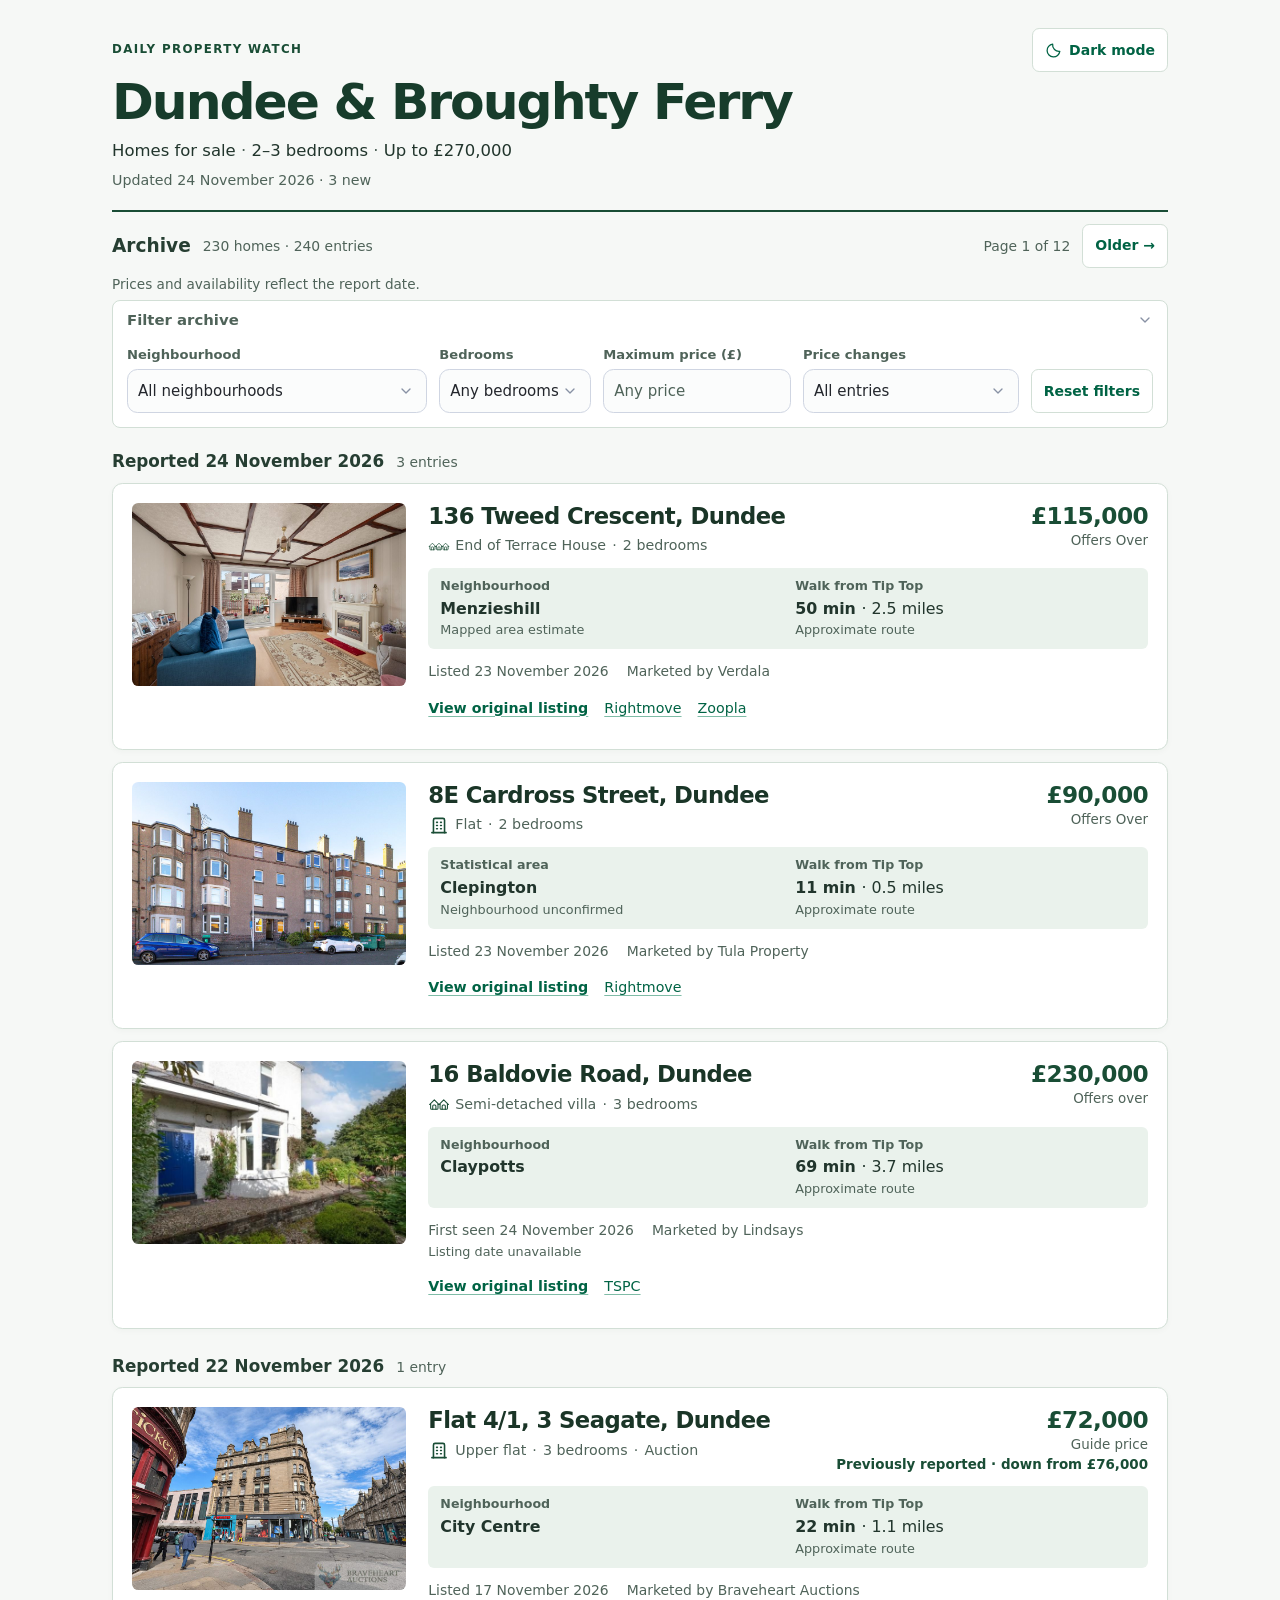
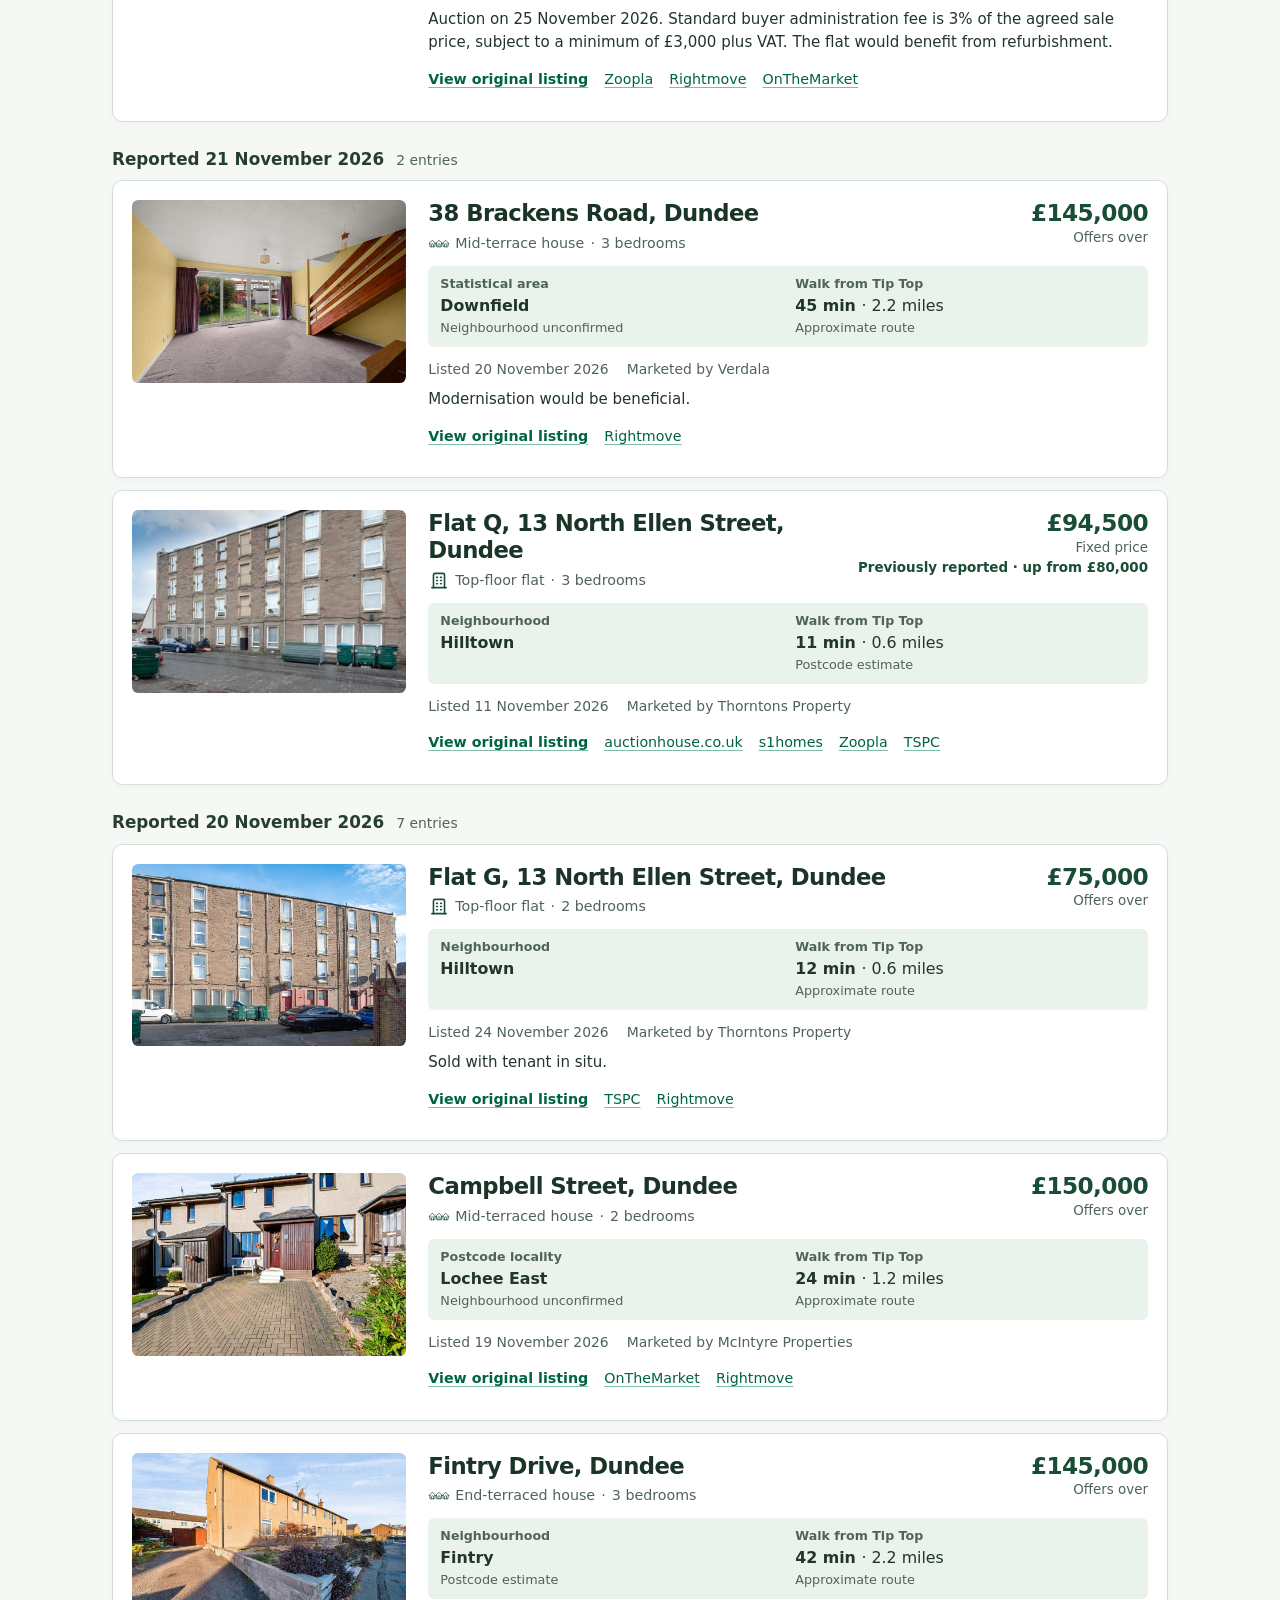
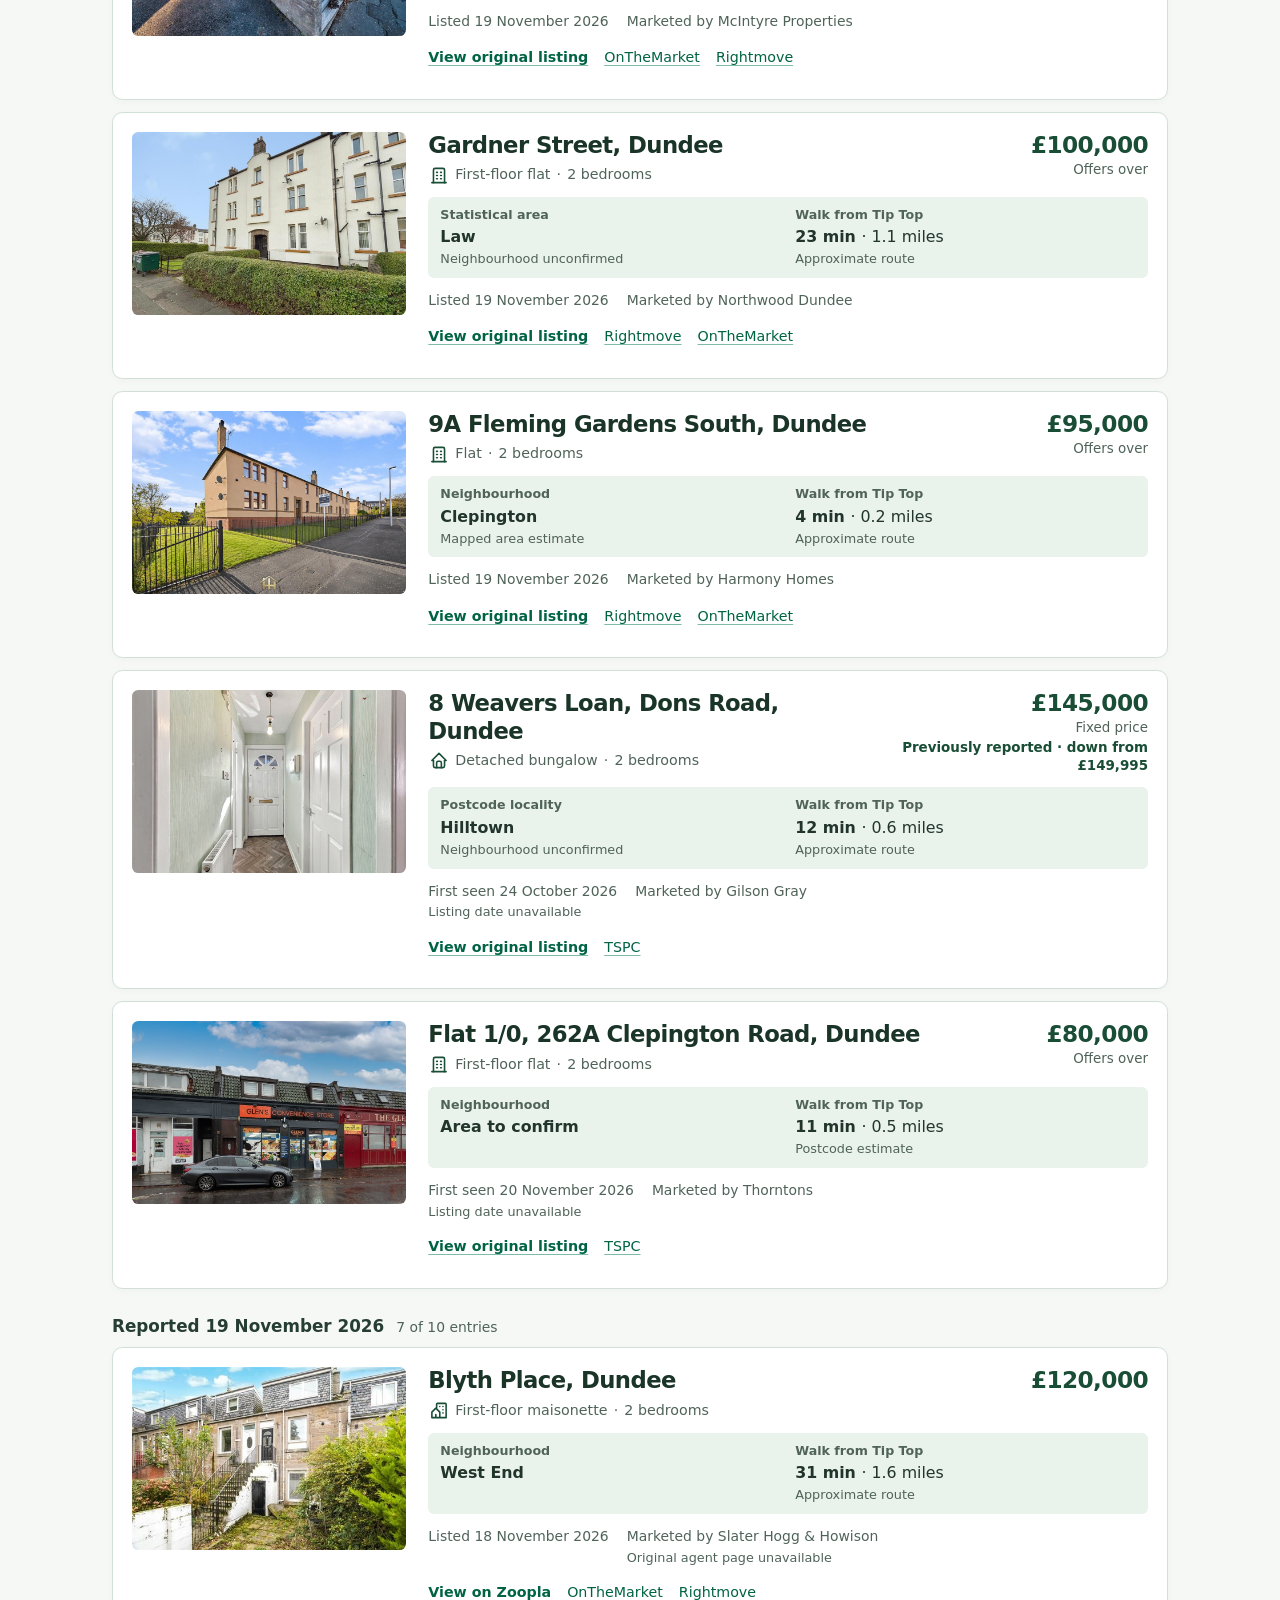
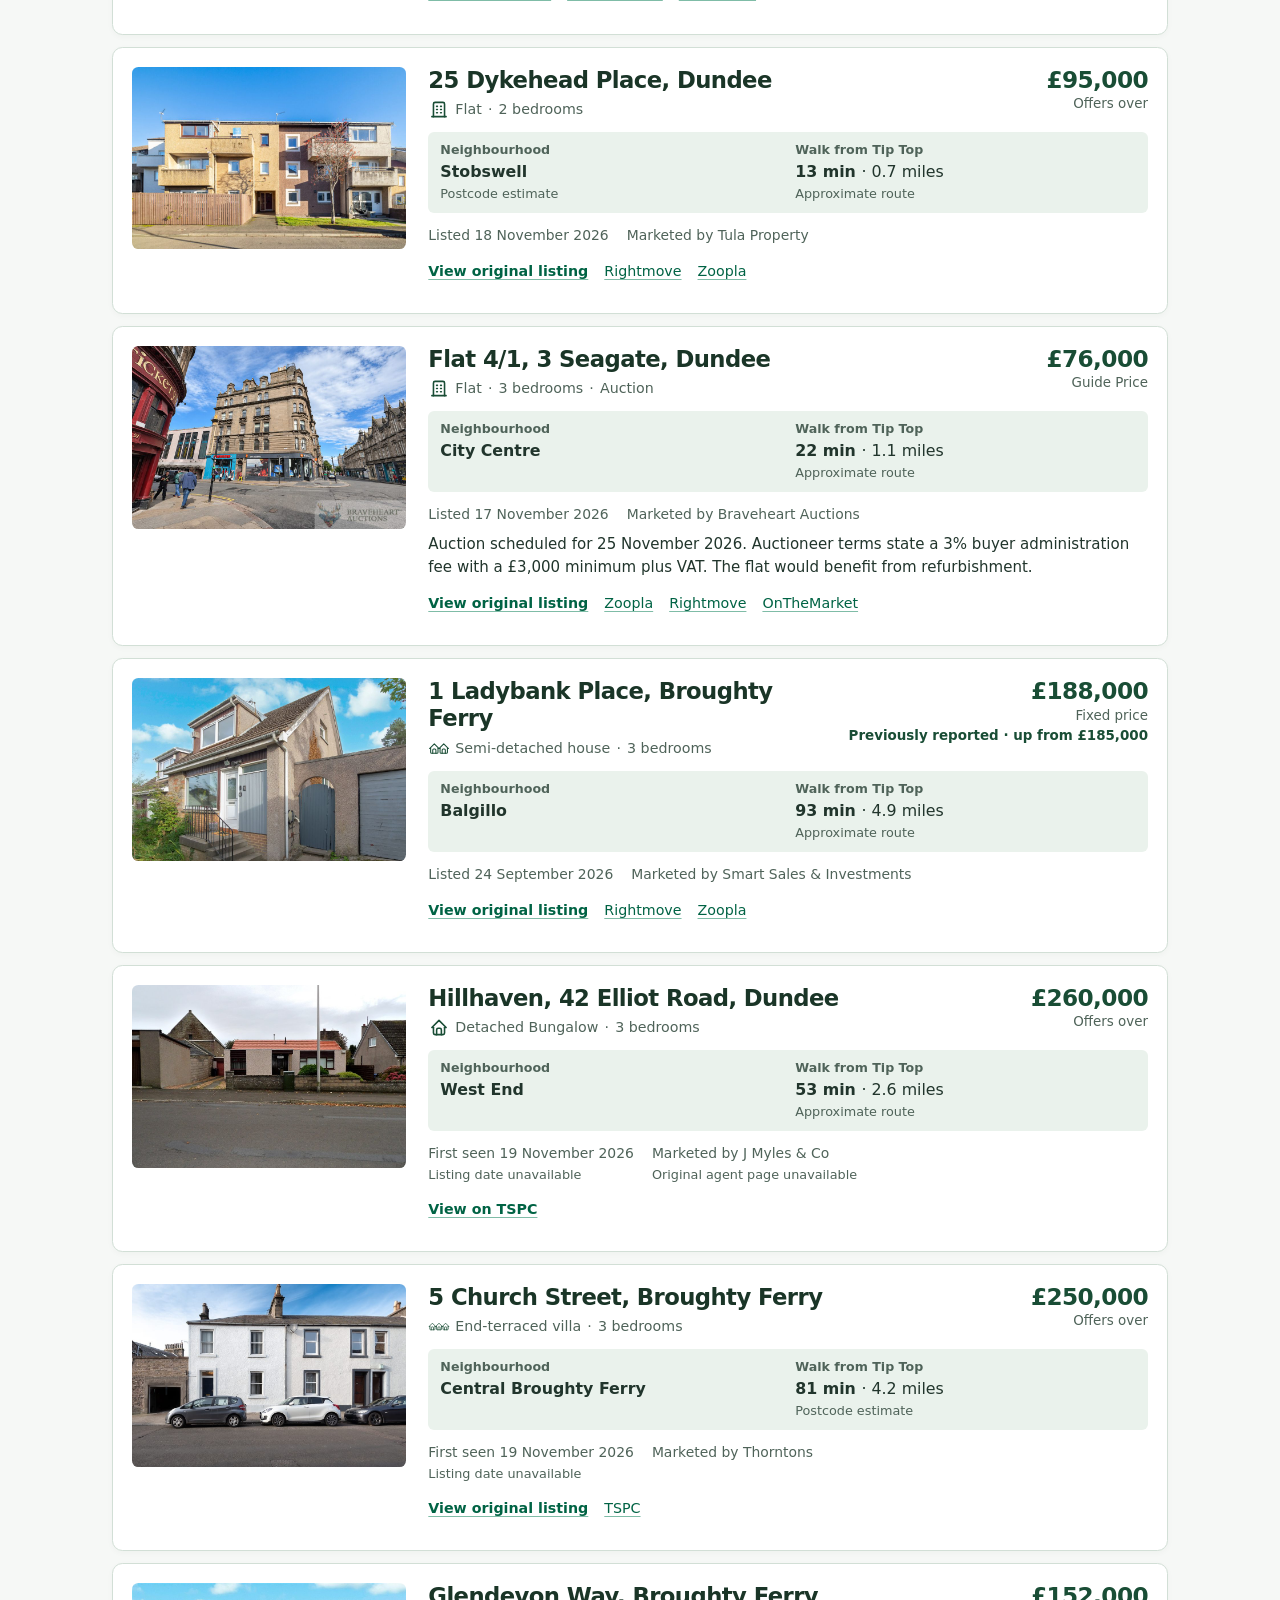
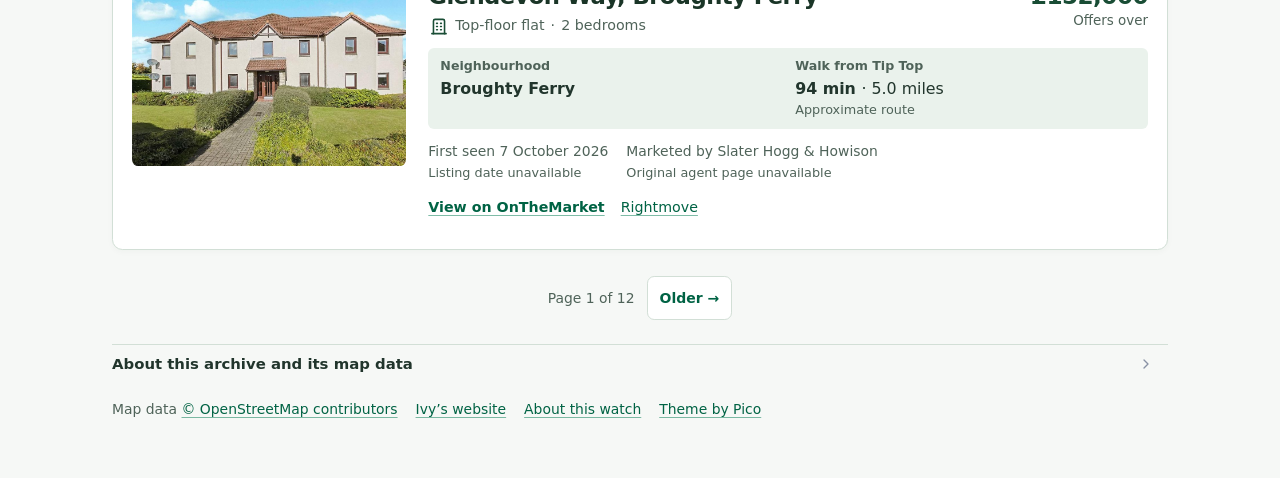
==== commit c5d40dfe: "Publish Dundee property report" ====
--- a/index.html
+++ b/index.html
@@ -1,23 +1,106 @@
 <!doctype html>
-<html lang="en-GB" data-theme="light"><head><meta charset="utf-8"><meta name="viewport" content="width=device-width, initial-scale=1"><meta name="robots" content="noindex,follow"><meta name="theme-color" content="#147d59"><meta name="description" content="A daily archive of homes for sale in Dundee and Broughty Ferry: 2–3 bedrooms, advertised prices up to £270,000."><title>Dundee property watch</title><link rel="icon" href="assets/favicon.svg" type="image/svg+xml"><script src="assets/theme.js"></script><link rel="stylesheet" href="assets/pico.jade.min.css"><link rel="stylesheet" href="assets/report.css"></head>
-<body><a class="skip-link" href="#properties">Skip to properties</a><main class="container"><header class="masthead"><div class="masthead-top"><p class="eyebrow">Daily property watch</p><button id="theme-toggle" class="theme-toggle" type="button" aria-pressed="false" hidden><svg viewBox="0 0 24 24" fill="none" stroke="currentColor" stroke-width="1.8" stroke-linecap="round" stroke-linejoin="round" aria-hidden="true"><path d="M20.9 13.2A9 9 0 0 1 10.8 3.1 9 9 0 1 0 20.9 13.2Z"/></svg><span>Dark mode</span></button></div><h1>Dundee &amp; Broughty Ferry</h1><p>Homes for sale · 2–3 bedrooms · Up to £270,000</p><p class="count">Updated 24 November 2026 · 3 new · 240 in the archive</p></header><nav class="pagination" aria-label="Property pages"><span>Page 1 of 12</span><a href="page-2.html" rel="next">Older →</a></nav><div id="properties"><section><h2>Added 24 November 2026</h2><article class="has-photo"><div class="property-summary"><span class="property-type type-terrace"><svg viewBox="0 0 30 24" fill="none" stroke="currentColor" stroke-width="2" stroke-linecap="round" stroke-linejoin="round" aria-hidden="true" focusable="false"><g transform="translate(0 6) scale(.5)"><path d="M5 12l-2 0l9 -9l9 9l-2 0" /><path d="M5 12v7a2 2 0 0 0 2 2h10a2 2 0 0 0 2 -2v-7" /><path d="M9 21v-6a2 2 0 0 1 2 -2h2a2 2 0 0 1 2 2v6" /></g><g transform="translate(9 6) scale(.5)"><path d="M5 12l-2 0l9 -9l9 9l-2 0" /><path d="M5 12v7a2 2 0 0 0 2 2h10a2 2 0 0 0 2 -2v-7" /><path d="M9 21v-6a2 2 0 0 1 2 -2h2a2 2 0 0 1 2 2v6" /></g><g transform="translate(18 6) scale(.5)"><path d="M5 12l-2 0l9 -9l9 9l-2 0" /><path d="M5 12v7a2 2 0 0 0 2 2h10a2 2 0 0 0 2 -2v-7" /><path d="M9 21v-6a2 2 0 0 1 2 -2h2a2 2 0 0 1 2 2v6" /></g></svg><span>End of Terrace House</span></span><span class="facts">2 bedrooms</span></div><figure class="photo"><a href="https://verdala.co.uk/property/tweed-crescent-dundee-dd2/" aria-label="View listing for 136 Tweed Crescent, Dundee"><img src="images/bc630a2559f70cc014685bc3609f7f2442357af247f0e990154cfde43528af5f.jpg" alt="136 Tweed Crescent, Dundee" loading="lazy" decoding="async" width="640" height="427" onerror="this.closest('article').classList.remove('has-photo');this.closest('figure').remove()"></a></figure><div class="card-content"><div class="topline"><div class="price">£115,000<span class="qualifier">Offers Over</span></div></div>
-<h3>136 Tweed Crescent, Dundee</h3><div class="property-location"><p class="area" aria-label="Approximate area">Area to confirm</p><p class="walking">Approx. 2.5 miles · 50 min walk from Tip Top</p></div><p class="date">Listed 23 November 2026 · Verdala</p><nav class="links" aria-label="Listings for 136 Tweed Crescent, Dundee"><a class="original" href="https://verdala.co.uk/property/tweed-crescent-dundee-dd2/" rel="noopener noreferrer">Verdala · Original listing</a><a href="https://www.rightmove.co.uk/properties/95763294" rel="noopener noreferrer">Rightmove</a><a href="https://www.zoopla.co.uk/for-sale/details/74832721/" rel="noopener noreferrer">Zoopla</a></nav></div></article><article class="has-photo"><div class="property-summary"><span class="property-type type-flat"><svg viewBox="0 0 24 24" fill="none" stroke="currentColor" stroke-width="2" stroke-linecap="round" stroke-linejoin="round" aria-hidden="true" focusable="false"><path d="M3 21l18 0" /><path d="M9 8l1 0" /><path d="M9 12l1 0" /><path d="M9 16l1 0" /><path d="M14 8l1 0" /><path d="M14 12l1 0" /><path d="M14 16l1 0" /><path d="M5 21v-16a2 2 0 0 1 2 -2h10a2 2 0 0 1 2 2v16" /></svg><span>Flat</span></span><span class="facts">2 bedrooms</span></div><figure class="photo"><a href="https://tulaproperty.co.uk/property/8e-cardross-street-dundee-dd4-9aa/" aria-label="View listing for 8E Cardross Street, Dundee"><img src="images/e4f0a677bd74b03f0ccc87612d6e43f936334f654061de95843b61a65ebb1f48.jpg" alt="8E Cardross Street, Dundee" loading="lazy" decoding="async" width="640" height="427" onerror="this.closest('article').classList.remove('has-photo');this.closest('figure').remove()"></a></figure><div class="card-content"><div class="topline"><div class="price">£90,000<span class="qualifier">Offers Over</span></div></div>
-<h3>8E Cardross Street, Dundee</h3><div class="property-location"><p class="area" aria-label="Approximate area">Area to confirm</p><p class="walking">Approx. 0.5 miles · 11 min walk from Tip Top</p></div><p class="date">Listed 23 November 2026 · Tula Property</p><nav class="links" aria-label="Listings for 8E Cardross Street, Dundee"><a class="original" href="https://tulaproperty.co.uk/property/8e-cardross-street-dundee-dd4-9aa/" rel="noopener noreferrer">Tula Property · Original listing</a><a href="https://www.rightmove.co.uk/properties/95762634" rel="noopener noreferrer">Rightmove</a></nav></div></article><article class="has-photo"><div class="property-summary"><span class="property-type type-semi"><svg viewBox="0 0 28 24" fill="none" stroke="currentColor" stroke-width="2" stroke-linecap="round" stroke-linejoin="round" aria-hidden="true" focusable="false"><g transform="translate(0 4) scale(.67)"><path d="M5 12l-2 0l9 -9l9 9l-2 0" /><path d="M5 12v7a2 2 0 0 0 2 2h10a2 2 0 0 0 2 -2v-7" /><path d="M9 21v-6a2 2 0 0 1 2 -2h2a2 2 0 0 1 2 2v6" /></g><g transform="translate(12 4) scale(.67)"><path d="M5 12l-2 0l9 -9l9 9l-2 0" /><path d="M5 12v7a2 2 0 0 0 2 2h10a2 2 0 0 0 2 -2v-7" /><path d="M9 21v-6a2 2 0 0 1 2 -2h2a2 2 0 0 1 2 2v6" /></g></svg><span>Semi-detached villa</span></span><span class="facts">3 bedrooms</span></div><figure class="photo"><a href="https://property.lindsays.co.uk/for-sale/16-baldovie-road-dundee-dd4-8ud" aria-label="View listing for 16 Baldovie Road, Dundee"><img src="images/7631e185457c58cdd991485325160a09db29c7dea1a17d357653389324396c99.jpg" alt="16 Baldovie Road, Dundee" loading="lazy" decoding="async" width="640" height="427" onerror="this.closest('article').classList.remove('has-photo');this.closest('figure').remove()"></a></figure><div class="card-content"><div class="topline"><div class="price">£230,000<span class="qualifier">Offers over</span></div></div>
-<h3>16 Baldovie Road, Dundee</h3><div class="property-location"><p class="area" aria-label="Approximate area">Claypotts</p><p class="walking">Approx. 3.7 miles · 69 min walk from Tip Top</p></div><p class="date">First seen 24 November 2026; listing date unavailable · Lindsays</p><nav class="links" aria-label="Listings for 16 Baldovie Road, Dundee"><a class="original" href="https://property.lindsays.co.uk/for-sale/16-baldovie-road-dundee-dd4-8ud" rel="noopener noreferrer">Lindsays · Original listing</a><a href="https://tspc.co.uk/property/3-Bed-Semi-Detached-Villa-For-Sale-16-Baldovie-Road-Dundee-DD4-8UD/" rel="noopener noreferrer">TSPC</a></nav></div></article></section><section><h2>Added 22 November 2026</h2><article class="has-photo"><div class="property-summary"><span class="property-type type-flat"><svg viewBox="0 0 24 24" fill="none" stroke="currentColor" stroke-width="2" stroke-linecap="round" stroke-linejoin="round" aria-hidden="true" focusable="false"><path d="M3 21l18 0" /><path d="M9 8l1 0" /><path d="M9 12l1 0" /><path d="M9 16l1 0" /><path d="M14 8l1 0" /><path d="M14 12l1 0" /><path d="M14 16l1 0" /><path d="M5 21v-16a2 2 0 0 1 2 -2h10a2 2 0 0 1 2 2v16" /></svg><span>Upper flat</span></span><span class="facts">3 bedrooms · Auction</span></div><figure class="photo"><a href="https://braveheartauctions.co.uk/product/flat-4-1-3-seagate-dundee-city-of-dundee-dd1-2eq/" aria-label="View listing for Flat 4/1, 3 Seagate, Dundee"><img src="images/d03314dcc98096d0c2db609fb06de865640f18647ee72623d8b67aed541f7daa.jpg" alt="Flat 4/1, 3 Seagate, Dundee" loading="lazy" decoding="async" width="640" height="427" onerror="this.closest('article').classList.remove('has-photo');this.closest('figure').remove()"></a></figure><div class="card-content"><div class="topline"><div class="price">£72,000<span class="qualifier">Guide price</span></div></div>
-<h3>Flat 4/1, 3 Seagate, Dundee</h3><div class="property-location"><p class="area" aria-label="Approximate area">City Centre</p><p class="walking">Approx. 1.1 miles · 22 min walk from Tip Top</p></div><p class="date">Listed 17 November 2026 · Braveheart Auctions</p><p class="notes">Previously reported · Price changed from £76,000 to £72,000</p><p class="notes">Auction on 25 November 2026. Standard buyer administration fee is 3% of the agreed sale price, subject to a minimum of £3,000 plus VAT. The flat would benefit from refurbishment.</p><nav class="links" aria-label="Listings for Flat 4/1, 3 Seagate, Dundee"><a class="original" href="https://braveheartauctions.co.uk/product/flat-4-1-3-seagate-dundee-city-of-dundee-dd1-2eq/" rel="noopener noreferrer">Braveheart Auctions · Original listing</a><a href="https://www.zoopla.co.uk/for-sale/details/74785672/" rel="noopener noreferrer">Zoopla</a><a href="https://www.rightmove.co.uk/properties/95556162" rel="noopener noreferrer">Rightmove</a><a href="https://www.onthemarket.com/details/20770230/" rel="noopener noreferrer">OnTheMarket</a></nav></div></article></section><section><h2>Added 21 November 2026</h2><article class="has-photo"><div class="property-summary"><span class="property-type type-terrace"><svg viewBox="0 0 30 24" fill="none" stroke="currentColor" stroke-width="2" stroke-linecap="round" stroke-linejoin="round" aria-hidden="true" focusable="false"><g transform="translate(0 6) scale(.5)"><path d="M5 12l-2 0l9 -9l9 9l-2 0" /><path d="M5 12v7a2 2 0 0 0 2 2h10a2 2 0 0 0 2 -2v-7" /><path d="M9 21v-6a2 2 0 0 1 2 -2h2a2 2 0 0 1 2 2v6" /></g><g transform="translate(9 6) scale(.5)"><path d="M5 12l-2 0l9 -9l9 9l-2 0" /><path d="M5 12v7a2 2 0 0 0 2 2h10a2 2 0 0 0 2 -2v-7" /><path d="M9 21v-6a2 2 0 0 1 2 -2h2a2 2 0 0 1 2 2v6" /></g><g transform="translate(18 6) scale(.5)"><path d="M5 12l-2 0l9 -9l9 9l-2 0" /><path d="M5 12v7a2 2 0 0 0 2 2h10a2 2 0 0 0 2 -2v-7" /><path d="M9 21v-6a2 2 0 0 1 2 -2h2a2 2 0 0 1 2 2v6" /></g></svg><span>Mid-terrace house</span></span><span class="facts">3 bedrooms</span></div><figure class="photo"><a href="https://verdala.co.uk/property/brackens-road-dundee-dd3/" aria-label="View listing for 38 Brackens Road, Dundee"><img src="images/4eecf4105f2d9f4a084114e2ce500e0341ba165ae804aa667198a7e3262b22c2.jpg" alt="38 Brackens Road, Dundee" loading="lazy" decoding="async" width="640" height="427" onerror="this.closest('article').classList.remove('has-photo');this.closest('figure').remove()"></a></figure><div class="card-content"><div class="topline"><div class="price">£145,000<span class="qualifier">Offers over</span></div></div>
-<h3>38 Brackens Road, Dundee</h3><div class="property-location"><p class="area" aria-label="Approximate area">Area to confirm</p><p class="walking">Approx. 2.2 miles · 45 min walk from Tip Top</p></div><p class="date">Listed 20 November 2026 · Verdala</p><p class="notes">Modernisation would be beneficial.</p><nav class="links" aria-label="Listings for 38 Brackens Road, Dundee"><a class="original" href="https://verdala.co.uk/property/brackens-road-dundee-dd3/" rel="noopener noreferrer">Verdala · Original listing</a><a href="https://www.rightmove.co.uk/properties/95703822" rel="noopener noreferrer">Rightmove</a></nav></div></article><article class="has-photo"><div class="property-summary"><span class="property-type type-flat"><svg viewBox="0 0 24 24" fill="none" stroke="currentColor" stroke-width="2" stroke-linecap="round" stroke-linejoin="round" aria-hidden="true" focusable="false"><path d="M3 21l18 0" /><path d="M9 8l1 0" /><path d="M9 12l1 0" /><path d="M9 16l1 0" /><path d="M14 8l1 0" /><path d="M14 12l1 0" /><path d="M14 16l1 0" /><path d="M5 21v-16a2 2 0 0 1 2 -2h10a2 2 0 0 1 2 2v16" /></svg><span>Top-floor flat</span></span><span class="facts">3 bedrooms</span></div><figure class="photo"><a href="https://thorntons-property.co.uk/Dundee/DD3/Flat-Q-13-North-Ellen-Street-3-bedroom-Flat" aria-label="View listing for Flat Q, 13 North Ellen Street, Dundee"><img src="images/d58a6dfaf129fd16b2122d5005085c3bd56494649f968ebe33f9e79768adcf43.jpg" alt="Flat Q, 13 North Ellen Street, Dundee" loading="lazy" decoding="async" width="640" height="427" onerror="this.closest('article').classList.remove('has-photo');this.closest('figure').remove()"></a></figure><div class="card-content"><div class="topline"><div class="price">£94,500<span class="qualifier">Fixed price</span></div></div>
-<h3>Flat Q, 13 North Ellen Street, Dundee</h3><div class="property-location"><p class="area" aria-label="Approximate area">Hilltown</p><p class="walking">Walking distance unavailable</p></div><p class="date">Listed 11 November 2026 · Thorntons Property</p><p class="notes">Previously reported · Price changed from £80,000 to £94,500</p><nav class="links" aria-label="Listings for Flat Q, 13 North Ellen Street, Dundee"><a class="original" href="https://thorntons-property.co.uk/Dundee/DD3/Flat-Q-13-North-Ellen-Street-3-bedroom-Flat" rel="noopener noreferrer">Thorntons Property · Original listing</a><a href="https://www.auctionhouse.co.uk/scotland/auction/lot/154701" rel="noopener noreferrer">auctionhouse.co.uk</a><a href="https://www.s1homes.com/property-for-sale/Flat/20261112015008192" rel="noopener noreferrer">s1homes</a><a href="https://www.zoopla.co.uk/for-sale/details/74742575/" rel="noopener noreferrer">Zoopla</a><a href="https://tspc.co.uk/property/3-Bed-Top-Floor-Flat-For-Sale-Flat-Q-13-North-Ellen-Street-Dundee-DD3-7DF/" rel="noopener noreferrer">TSPC</a></nav></div></article></section><section><h2>Added 20 November 2026</h2><article class="has-photo"><div class="property-summary"><span class="property-type type-flat"><svg viewBox="0 0 24 24" fill="none" stroke="currentColor" stroke-width="2" stroke-linecap="round" stroke-linejoin="round" aria-hidden="true" focusable="false"><path d="M3 21l18 0" /><path d="M9 8l1 0" /><path d="M9 12l1 0" /><path d="M9 16l1 0" /><path d="M14 8l1 0" /><path d="M14 12l1 0" /><path d="M14 16l1 0" /><path d="M5 21v-16a2 2 0 0 1 2 -2h10a2 2 0 0 1 2 2v16" /></svg><span>Top-floor flat</span></span><span class="facts">2 bedrooms</span></div><figure class="photo"><a href="https://thorntons-property.co.uk/Dundee/DD3/Flat-G-13-North-Ellen-Street-2-bedroom-Flat" aria-label="View listing for Flat G, 13 North Ellen Street, Dundee"><img src="images/97de607aa541b96c0413b75466202d32ef4377575a27dc2436bbafc9b9226f30.jpg" alt="Flat G, 13 North Ellen Street, Dundee" loading="lazy" decoding="async" width="640" height="427" onerror="this.closest('article').classList.remove('has-photo');this.closest('figure').remove()"></a></figure><div class="card-content"><div class="topline"><div class="price">£75,000<span class="qualifier">Offers over</span></div></div>
-<h3>Flat G, 13 North Ellen Street, Dundee</h3><div class="property-location"><p class="area" aria-label="Approximate area">Hilltown</p><p class="walking">Approx. 0.6 miles · 12 min walk from Tip Top</p></div><p class="date">Listed 24 November 2026 · Thorntons Property</p><p class="notes">Sold with tenant in situ.</p><nav class="links" aria-label="Listings for Flat G, 13 North Ellen Street, Dundee"><a class="original" href="https://thorntons-property.co.uk/Dundee/DD3/Flat-G-13-North-Ellen-Street-2-bedroom-Flat" rel="noopener noreferrer">Thorntons Property · Original listing</a><a href="https://tspc.co.uk/property/2-Bed-Top-Floor-Flat-For-Sale-Flat-G-13-North-Ellen-Street-Dundee-DD3-7DF/" rel="noopener noreferrer">TSPC</a><a href="https://www.rightmove.co.uk/properties/95779785" rel="noopener noreferrer">Rightmove</a></nav></div></article><article class="has-photo"><div class="property-summary"><span class="property-type type-terrace"><svg viewBox="0 0 30 24" fill="none" stroke="currentColor" stroke-width="2" stroke-linecap="round" stroke-linejoin="round" aria-hidden="true" focusable="false"><g transform="translate(0 6) scale(.5)"><path d="M5 12l-2 0l9 -9l9 9l-2 0" /><path d="M5 12v7a2 2 0 0 0 2 2h10a2 2 0 0 0 2 -2v-7" /><path d="M9 21v-6a2 2 0 0 1 2 -2h2a2 2 0 0 1 2 2v6" /></g><g transform="translate(9 6) scale(.5)"><path d="M5 12l-2 0l9 -9l9 9l-2 0" /><path d="M5 12v7a2 2 0 0 0 2 2h10a2 2 0 0 0 2 -2v-7" /><path d="M9 21v-6a2 2 0 0 1 2 -2h2a2 2 0 0 1 2 2v6" /></g><g transform="translate(18 6) scale(.5)"><path d="M5 12l-2 0l9 -9l9 9l-2 0" /><path d="M5 12v7a2 2 0 0 0 2 2h10a2 2 0 0 0 2 -2v-7" /><path d="M9 21v-6a2 2 0 0 1 2 -2h2a2 2 0 0 1 2 2v6" /></g></svg><span>Mid-terraced house</span></span><span class="facts">2 bedrooms</span></div><figure class="photo"><a href="https://www.mcintyre-properties.com/properties-for-sale/property/471-campbell-street-dundee" aria-label="View listing for Campbell Street, Dundee"><img src="images/7faba74f7b330a051e5341763138c58807c9df24b6ca43cf9bbf518cdc1aae02.jpg" alt="Campbell Street, Dundee" loading="lazy" decoding="async" width="640" height="427" onerror="this.closest('article').classList.remove('has-photo');this.closest('figure').remove()"></a></figure><div class="card-content"><div class="topline"><div class="price">£150,000<span class="qualifier">Offers over</span></div></div>
-<h3>Campbell Street, Dundee</h3><div class="property-location"><p class="area" aria-label="Approximate area">Area to confirm</p><p class="walking">Approx. 1.2 miles · 24 min walk from Tip Top</p></div><p class="date">Listed 19 November 2026 · McIntyre Properties</p><nav class="links" aria-label="Listings for Campbell Street, Dundee"><a class="original" href="https://www.mcintyre-properties.com/properties-for-sale/property/471-campbell-street-dundee" rel="noopener noreferrer">McIntyre Properties · Original listing</a><a href="https://www.onthemarket.com/details/20789987/" rel="noopener noreferrer">OnTheMarket</a><a href="https://www.rightmove.co.uk/properties/95672388" rel="noopener noreferrer">Rightmove</a></nav></div></article><article class="has-photo"><div class="property-summary"><span class="property-type type-terrace"><svg viewBox="0 0 30 24" fill="none" stroke="currentColor" stroke-width="2" stroke-linecap="round" stroke-linejoin="round" aria-hidden="true" focusable="false"><g transform="translate(0 6) scale(.5)"><path d="M5 12l-2 0l9 -9l9 9l-2 0" /><path d="M5 12v7a2 2 0 0 0 2 2h10a2 2 0 0 0 2 -2v-7" /><path d="M9 21v-6a2 2 0 0 1 2 -2h2a2 2 0 0 1 2 2v6" /></g><g transform="translate(9 6) scale(.5)"><path d="M5 12l-2 0l9 -9l9 9l-2 0" /><path d="M5 12v7a2 2 0 0 0 2 2h10a2 2 0 0 0 2 -2v-7" /><path d="M9 21v-6a2 2 0 0 1 2 -2h2a2 2 0 0 1 2 2v6" /></g><g transform="translate(18 6) scale(.5)"><path d="M5 12l-2 0l9 -9l9 9l-2 0" /><path d="M5 12v7a2 2 0 0 0 2 2h10a2 2 0 0 0 2 -2v-7" /><path d="M9 21v-6a2 2 0 0 1 2 -2h2a2 2 0 0 1 2 2v6" /></g></svg><span>End-terraced house</span></span><span class="facts">3 bedrooms</span></div><figure class="photo"><a href="https://www.mcintyre-properties.com/properties-for-sale/property/472-fintry-drive-dundee" aria-label="View listing for Fintry Drive, Dundee"><img src="images/67843a39ae9adb68ff073f4c10784f8cf1efdc8a012ea583cb5b86c66d162f9d.jpg" alt="Fintry Drive, Dundee" loading="lazy" decoding="async" width="640" height="427" onerror="this.closest('article').classList.remove('has-photo');this.closest('figure').remove()"></a></figure><div class="card-content"><div class="topline"><div class="price">£145,000<span class="qualifier">Offers over</span></div></div>
-<h3>Fintry Drive, Dundee</h3><div class="property-location"><p class="area" aria-label="Approximate area">Area to confirm</p><p class="walking">Approx. 2.2 miles · 42 min walk from Tip Top</p></div><p class="date">Listed 19 November 2026 · McIntyre Properties</p><nav class="links" aria-label="Listings for Fintry Drive, Dundee"><a class="original" href="https://www.mcintyre-properties.com/properties-for-sale/property/472-fintry-drive-dundee" rel="noopener noreferrer">McIntyre Properties · Original listing</a><a href="https://www.onthemarket.com/details/20789967/" rel="noopener noreferrer">OnTheMarket</a><a href="https://www.rightmove.co.uk/properties/95672217" rel="noopener noreferrer">Rightmove</a></nav></div></article><article class="has-photo"><div class="property-summary"><span class="property-type type-flat"><svg viewBox="0 0 24 24" fill="none" stroke="currentColor" stroke-width="2" stroke-linecap="round" stroke-linejoin="round" aria-hidden="true" focusable="false"><path d="M3 21l18 0" /><path d="M9 8l1 0" /><path d="M9 12l1 0" /><path d="M9 16l1 0" /><path d="M14 8l1 0" /><path d="M14 12l1 0" /><path d="M14 16l1 0" /><path d="M5 21v-16a2 2 0 0 1 2 -2h10a2 2 0 0 1 2 2v16" /></svg><span>First-floor flat</span></span><span class="facts">2 bedrooms</span></div><figure class="photo"><a href="https://www.northwooduk.com/properties-for-sale/2-bedrooms-flat-in-gardner-street-dundee-dd3/78876563-2310/" aria-label="View listing for Gardner Street, Dundee"><img src="images/7bd3cab4204abb2c9d754ec29ab85f7fa5006231c5bd6f9e10e34795bf121f3f.jpg" alt="Gardner Street, Dundee" loading="lazy" decoding="async" width="640" height="427" onerror="this.closest('article').classList.remove('has-photo');this.closest('figure').remove()"></a></figure><div class="card-content"><div class="topline"><div class="price">£100,000<span class="qualifier">Offers over</span></div></div>
-<h3>Gardner Street, Dundee</h3><div class="property-location"><p class="area" aria-label="Approximate area">Area to confirm</p><p class="walking">Approx. 1.1 miles · 23 min walk from Tip Top</p></div><p class="date">Listed 19 November 2026 · Northwood Dundee</p><nav class="links" aria-label="Listings for Gardner Street, Dundee"><a class="original" href="https://www.northwooduk.com/properties-for-sale/2-bedrooms-flat-in-gardner-street-dundee-dd3/78876563-2310/" rel="noopener noreferrer">Northwood Dundee · Original listing</a><a href="https://www.rightmove.co.uk/properties/95664384" rel="noopener noreferrer">Rightmove</a><a href="https://www.onthemarket.com/details/20788591/" rel="noopener noreferrer">OnTheMarket</a></nav></div></article><article class="has-photo"><div class="property-summary"><span class="property-type type-flat"><svg viewBox="0 0 24 24" fill="none" stroke="currentColor" stroke-width="2" stroke-linecap="round" stroke-linejoin="round" aria-hidden="true" focusable="false"><path d="M3 21l18 0" /><path d="M9 8l1 0" /><path d="M9 12l1 0" /><path d="M9 16l1 0" /><path d="M14 8l1 0" /><path d="M14 12l1 0" /><path d="M14 16l1 0" /><path d="M5 21v-16a2 2 0 0 1 2 -2h10a2 2 0 0 1 2 2v16" /></svg><span>Flat</span></span><span class="facts">2 bedrooms</span></div><figure class="photo"><a href="https://www.harmonyhomesestateagency.com/properties-for-sale/property/3597-fleming-gardens-south-dundee" aria-label="View listing for 9A Fleming Gardens South, Dundee"><img src="images/45746e0f8f6f2ada5118ccce1638a0150492f0c825c26147a0969819f1fda1df.jpg" alt="9A Fleming Gardens South, Dundee" loading="lazy" decoding="async" width="640" height="427" onerror="this.closest('article').classList.remove('has-photo');this.closest('figure').remove()"></a></figure><div class="card-content"><div class="topline"><div class="price">£95,000<span class="qualifier">Offers over</span></div></div>
-<h3>9A Fleming Gardens South, Dundee</h3><div class="property-location"><p class="area" aria-label="Approximate area">Area to confirm</p><p class="walking">Approx. 0.2 miles · 4 min walk from Tip Top</p></div><p class="date">Listed 19 November 2026 · Harmony Homes</p><nav class="links" aria-label="Listings for 9A Fleming Gardens South, Dundee"><a class="original" href="https://www.harmonyhomesestateagency.com/properties-for-sale/property/3597-fleming-gardens-south-dundee" rel="noopener noreferrer">Harmony Homes · Original listing</a><a href="https://www.rightmove.co.uk/properties/95646021" rel="noopener noreferrer">Rightmove</a><a href="https://www.onthemarket.com/details/20785340" rel="noopener noreferrer">OnTheMarket</a></nav></div></article><article class="has-photo"><div class="property-summary"><span class="property-type type-bungalow"><svg viewBox="0 0 24 24" fill="none" stroke="currentColor" stroke-width="2" stroke-linecap="round" stroke-linejoin="round" aria-hidden="true" focusable="false"><path d="M5 12l-2 0l9 -9l9 9l-2 0" /><path d="M5 12v7a2 2 0 0 0 2 2h10a2 2 0 0 0 2 -2v-7" /><path d="M9 21v-6a2 2 0 0 1 2 -2h2a2 2 0 0 1 2 2v6" /></svg><span>Detached bungalow</span></span><span class="facts">2 bedrooms</span></div><figure class="photo"><a href="https://gilsongray.co.uk/property/don-s-road-P297743-266/" aria-label="View listing for 8 Weavers Loan, Dons Road, Dundee"><img src="images/73994fa5722ea4559950d84a6ddf5a435cc2276bf7181317e2d0d69426a52d01.jpg" alt="8 Weavers Loan, Dons Road, Dundee" loading="lazy" decoding="async" width="640" height="427" onerror="this.closest('article').classList.remove('has-photo');this.closest('figure').remove()"></a></figure><div class="card-content"><div class="topline"><div class="price">£145,000<span class="qualifier">Fixed price</span></div></div>
-<h3>8 Weavers Loan, Dons Road, Dundee</h3><div class="property-location"><p class="area" aria-label="Approximate area">Area to confirm</p><p class="walking">Approx. 0.6 miles · 12 min walk from Tip Top</p></div><p class="date">First seen 24 October 2026; listing date unavailable · Gilson Gray</p><p class="notes">Previously reported · Price changed from £149,995 to £145,000</p><nav class="links" aria-label="Listings for 8 Weavers Loan, Dons Road, Dundee"><a class="original" href="https://gilsongray.co.uk/property/don-s-road-P297743-266/" rel="noopener noreferrer">Gilson Gray · Original listing</a><a href="https://tspc.co.uk/property/2-Bed-Detached-Bungalow-For-Sale-8-Weavers-Loan-Dons-Road-Dundee-DD3-6LU/" rel="noopener noreferrer">TSPC</a></nav></div></article><article class="has-photo"><div class="property-summary"><span class="property-type type-flat"><svg viewBox="0 0 24 24" fill="none" stroke="currentColor" stroke-width="2" stroke-linecap="round" stroke-linejoin="round" aria-hidden="true" focusable="false"><path d="M3 21l18 0" /><path d="M9 8l1 0" /><path d="M9 12l1 0" /><path d="M9 16l1 0" /><path d="M14 8l1 0" /><path d="M14 12l1 0" /><path d="M14 16l1 0" /><path d="M5 21v-16a2 2 0 0 1 2 -2h10a2 2 0 0 1 2 2v16" /></svg><span>First-floor flat</span></span><span class="facts">2 bedrooms</span></div><figure class="photo"><a href="https://thorntons-property.co.uk/Dundee/DD3/Flat-1-0-262A-Clepington-Road-2-bedroom-Flat/" aria-label="View listing for Flat 1/0, 262A Clepington Road, Dundee"><img src="images/f4a09264209227116ec86055ae159b2cddac1f224d096842ea685869cfec40bc.jpg" alt="Flat 1/0, 262A Clepington Road, Dundee" loading="lazy" decoding="async" width="640" height="427" onerror="this.closest('article').classList.remove('has-photo');this.closest('figure').remove()"></a></figure><div class="card-content"><div class="topline"><div class="price">£80,000<span class="qualifier">Offers over</span></div></div>
-<h3>Flat 1/0, 262A Clepington Road, Dundee</h3><div class="property-location"><p class="area" aria-label="Approximate area">Area to confirm</p><p class="walking">Walking distance unavailable</p></div><p class="date">First seen 20 November 2026; listing date unavailable · Thorntons</p><nav class="links" aria-label="Listings for Flat 1/0, 262A Clepington Road, Dundee"><a class="original" href="https://thorntons-property.co.uk/Dundee/DD3/Flat-1-0-262A-Clepington-Road-2-bedroom-Flat/" rel="noopener noreferrer">Thorntons · Original listing</a><a href="https://tspc.co.uk/property/2-Bed-First-Floor-Flat-For-Sale-Flat-10-262A-Clepington-Road-Dundee-Dundee-DD3-8DY" rel="noopener noreferrer">TSPC</a></nav></div></article></section><section><h2>Added 19 November 2026</h2><article class="has-photo"><div class="property-summary"><span class="property-type type-maisonette"><svg viewBox="0 0 24 24" fill="none" stroke="currentColor" stroke-width="2" stroke-linecap="round" stroke-linejoin="round" aria-hidden="true" focusable="false"><path d="M8 9l5 5v7h-5v-4m0 4h-5v-7l5 -5m1 1v-6a1 1 0 0 1 1 -1h10a1 1 0 0 1 1 1v17h-8" /><path d="M13 7l0 .01" /><path d="M17 7l0 .01" /><path d="M17 11l0 .01" /><path d="M17 15l0 .01" /></svg><span>First-floor maisonette</span></span><span class="facts">2 bedrooms</span></div><figure class="photo"><a href="https://www.zoopla.co.uk/for-sale/details/74793909/" aria-label="View listing for Blyth Place, Dundee"><img src="images/467f909c4d185ccfb2707eef8300c1dcd5bc65e81b80349cdd7a3427abc1970b.jpg" alt="Blyth Place, Dundee" loading="lazy" decoding="async" width="640" height="427" onerror="this.closest('article').classList.remove('has-photo');this.closest('figure').remove()"></a></figure><div class="card-content"><div class="topline"><div class="price">£120,000<span class="qualifier"></span></div></div>
-<h3>Blyth Place, Dundee</h3><div class="property-location"><p class="area" aria-label="Approximate area">West End</p><p class="walking">Approx. 1.6 miles · 31 min walk from Tip Top</p></div><p class="date">Listed 18 November 2026 · Slater Hogg &amp; Howison</p><p class="agent">Original agent page unavailable; portal listing linked.</p><nav class="links" aria-label="Listings for Blyth Place, Dundee"><a class="original" href="https://www.zoopla.co.uk/for-sale/details/74793909/" rel="noopener noreferrer">Zoopla</a><a href="https://www.onthemarket.com/details/20776393/" rel="noopener noreferrer">OnTheMarket</a><a href="https://www.rightmove.co.uk/properties/95593257" rel="noopener noreferrer">Rightmove</a></nav></div></article><article class="has-photo"><div class="property-summary"><span class="property-type type-flat"><svg viewBox="0 0 24 24" fill="none" stroke="currentColor" stroke-width="2" stroke-linecap="round" stroke-linejoin="round" aria-hidden="true" focusable="false"><path d="M3 21l18 0" /><path d="M9 8l1 0" /><path d="M9 12l1 0" /><path d="M9 16l1 0" /><path d="M14 8l1 0" /><path d="M14 12l1 0" /><path d="M14 16l1 0" /><path d="M5 21v-16a2 2 0 0 1 2 -2h10a2 2 0 0 1 2 2v16" /></svg><span>Flat</span></span><span class="facts">2 bedrooms</span></div><figure class="photo"><a href="https://tulaproperty.co.uk/property/25-dykehead-place-dundee-dd4-6tj/" aria-label="View listing for 25 Dykehead Place, Dundee"><img src="images/43d5e424a4b69a8d98dafb82bafbd841ad553a9339d1d1f31b799050870f2295.jpg" alt="25 Dykehead Place, Dundee" loading="lazy" decoding="async" width="640" height="427" onerror="this.closest('article').classList.remove('has-photo');this.closest('figure').remove()"></a></figure><div class="card-content"><div class="topline"><div class="price">£95,000<span class="qualifier">Offers over</span></div></div>
-<h3>25 Dykehead Place, Dundee</h3><div class="property-location"><p class="area" aria-label="Approximate area">Area to confirm</p><p class="walking">Approx. 0.7 miles · 13 min walk from Tip Top</p></div><p class="date">Listed 18 November 2026 · Tula Property</p><nav class="links" aria-label="Listings for 25 Dykehead Place, Dundee"><a class="original" href="https://tulaproperty.co.uk/property/25-dykehead-place-dundee-dd4-6tj/" rel="noopener noreferrer">Tula Property · Original listing</a><a href="https://www.rightmove.co.uk/properties/95610465" rel="noopener noreferrer">Rightmove</a><a href="https://www.zoopla.co.uk/for-sale/details/74797178/" rel="noopener noreferrer">Zoopla</a></nav></div></article><article class="has-photo"><div class="property-summary"><span class="property-type type-flat"><svg viewBox="0 0 24 24" fill="none" stroke="currentColor" stroke-width="2" stroke-linecap="round" stroke-linejoin="round" aria-hidden="true" focusable="false"><path d="M3 21l18 0" /><path d="M9 8l1 0" /><path d="M9 12l1 0" /><path d="M9 16l1 0" /><path d="M14 8l1 0" /><path d="M14 12l1 0" /><path d="M14 16l1 0" /><path d="M5 21v-16a2 2 0 0 1 2 -2h10a2 2 0 0 1 2 2v16" /></svg><span>Flat</span></span><span class="facts">3 bedrooms · Auction</span></div><figure class="photo"><a href="https://braveheartauctions.co.uk/product/flat-4-1-3-seagate-dundee-city-of-dundee-dd1-2eq/" aria-label="View listing for Flat 4/1, 3 Seagate, Dundee"><img src="images/d03314dcc98096d0c2db609fb06de865640f18647ee72623d8b67aed541f7daa.jpg" alt="Flat 4/1, 3 Seagate, Dundee" loading="lazy" decoding="async" width="640" height="427" onerror="this.closest('article').classList.remove('has-photo');this.closest('figure').remove()"></a></figure><div class="card-content"><div class="topline"><div class="price">£76,000<span class="qualifier">Guide Price</span></div></div>
-<h3>Flat 4/1, 3 Seagate, Dundee</h3><div class="property-location"><p class="area" aria-label="Approximate area">City Centre</p><p class="walking">Approx. 1.1 miles · 22 min walk from Tip Top</p></div><p class="date">Listed 17 November 2026 · Braveheart Auctions</p><p class="notes">Auction scheduled for 25 November 2026. Auctioneer terms state a 3% buyer administration fee with a £3,000 minimum plus VAT. The flat would benefit from refurbishment.</p><nav class="links" aria-label="Listings for Flat 4/1, 3 Seagate, Dundee"><a class="original" href="https://braveheartauctions.co.uk/product/flat-4-1-3-seagate-dundee-city-of-dundee-dd1-2eq/" rel="noopener noreferrer">Braveheart Auctions · Original listing</a><a href="https://www.zoopla.co.uk/for-sale/details/74785672/" rel="noopener noreferrer">Zoopla</a><a href="https://www.rightmove.co.uk/properties/95556162" rel="noopener noreferrer">Rightmove</a><a href="https://www.onthemarket.com/details/20770230/" rel="noopener noreferrer">OnTheMarket</a></nav></div></article><article class="has-photo"><div class="property-summary"><span class="property-type type-semi"><svg viewBox="0 0 28 24" fill="none" stroke="currentColor" stroke-width="2" stroke-linecap="round" stroke-linejoin="round" aria-hidden="true" focusable="false"><g transform="translate(0 4) scale(.67)"><path d="M5 12l-2 0l9 -9l9 9l-2 0" /><path d="M5 12v7a2 2 0 0 0 2 2h10a2 2 0 0 0 2 -2v-7" /><path d="M9 21v-6a2 2 0 0 1 2 -2h2a2 2 0 0 1 2 2v6" /></g><g transform="translate(12 4) scale(.67)"><path d="M5 12l-2 0l9 -9l9 9l-2 0" /><path d="M5 12v7a2 2 0 0 0 2 2h10a2 2 0 0 0 2 -2v-7" /><path d="M9 21v-6a2 2 0 0 1 2 -2h2a2 2 0 0 1 2 2v6" /></g></svg><span>Semi-detached house</span></span><span class="facts">3 bedrooms</span></div><figure class="photo"><a href="https://www.smartsalesandinvestments.com/properties/RS0185" aria-label="View listing for 1 Ladybank Place, Broughty Ferry"><img src="images/721097249cf29067be9b7c9198ff47a1c1526ba46ff7fe9469f8717980552a46.jpg" alt="1 Ladybank Place, Broughty Ferry" loading="lazy" decoding="async" width="640" height="427" onerror="this.closest('article').classList.remove('has-photo');this.closest('figure').remove()"></a></figure><div class="card-content"><div class="topline"><div class="price">£188,000<span class="qualifier">Fixed price</span></div></div>
-<h3>1 Ladybank Place, Broughty Ferry</h3><div class="property-location"><p class="area" aria-label="Approximate area">Balgillo</p><p class="walking">Approx. 4.9 miles · 93 min walk from Tip Top</p></div><p class="date">Listed 24 September 2026 · Smart Sales &amp; Investments</p><p class="notes">Previously reported · Price changed from £185,000 to £188,000</p><nav class="links" aria-label="Listings for 1 Ladybank Place, Broughty Ferry"><a class="original" href="https://www.smartsalesandinvestments.com/properties/RS0185" rel="noopener noreferrer">Smart Sales &amp; Investments · Original listing</a><a href="https://www.rightmove.co.uk/properties/93525762" rel="noopener noreferrer">Rightmove</a><a href="https://www.zoopla.co.uk/for-sale/details/74327222/" rel="noopener noreferrer">Zoopla</a></nav></div></article><article class="has-photo"><div class="property-summary"><span class="property-type type-bungalow"><svg viewBox="0 0 24 24" fill="none" stroke="currentColor" stroke-width="2" stroke-linecap="round" stroke-linejoin="round" aria-hidden="true" focusable="false"><path d="M5 12l-2 0l9 -9l9 9l-2 0" /><path d="M5 12v7a2 2 0 0 0 2 2h10a2 2 0 0 0 2 -2v-7" /><path d="M9 21v-6a2 2 0 0 1 2 -2h2a2 2 0 0 1 2 2v6" /></svg><span>Detached Bungalow</span></span><span class="facts">3 bedrooms</span></div><figure class="photo"><a href="https://tspc.co.uk/property/3-Bed-Detached-Bungalow-For-Sale-Hillhaven-42-Elliot-Road-Dundee-DD2-1TB/" aria-label="View listing for Hillhaven, 42 Elliot Road, Dundee"><img src="images/5ae8941ec0f8bd101c0b5fe436c15d61dd6ca977cb25a0e50926336c2089ba3b.jpg" alt="Hillhaven, 42 Elliot Road, Dundee" loading="lazy" decoding="async" width="640" height="427" onerror="this.closest('article').classList.remove('has-photo');this.closest('figure').remove()"></a></figure><div class="card-content"><div class="topline"><div class="price">£260,000<span class="qualifier">Offers over</span></div></div>
-<h3>Hillhaven, 42 Elliot Road, Dundee</h3><div class="property-location"><p class="area" aria-label="Approximate area">West End</p><p class="walking">Approx. 2.6 miles · 53 min walk from Tip Top</p></div><p class="date">First seen 19 November 2026; listing date unavailable · J Myles &amp; Co</p><p class="agent">Original agent page unavailable; portal listing linked.</p><nav class="links" aria-label="Listings for Hillhaven, 42 Elliot Road, Dundee"><a class="original" href="https://tspc.co.uk/property/3-Bed-Detached-Bungalow-For-Sale-Hillhaven-42-Elliot-Road-Dundee-DD2-1TB/" rel="noopener noreferrer">TSPC</a></nav></div></article><article class="has-photo"><div class="property-summary"><span class="property-type type-terrace"><svg viewBox="0 0 30 24" fill="none" stroke="currentColor" stroke-width="2" stroke-linecap="round" stroke-linejoin="round" aria-hidden="true" focusable="false"><g transform="translate(0 6) scale(.5)"><path d="M5 12l-2 0l9 -9l9 9l-2 0" /><path d="M5 12v7a2 2 0 0 0 2 2h10a2 2 0 0 0 2 -2v-7" /><path d="M9 21v-6a2 2 0 0 1 2 -2h2a2 2 0 0 1 2 2v6" /></g><g transform="translate(9 6) scale(.5)"><path d="M5 12l-2 0l9 -9l9 9l-2 0" /><path d="M5 12v7a2 2 0 0 0 2 2h10a2 2 0 0 0 2 -2v-7" /><path d="M9 21v-6a2 2 0 0 1 2 -2h2a2 2 0 0 1 2 2v6" /></g><g transform="translate(18 6) scale(.5)"><path d="M5 12l-2 0l9 -9l9 9l-2 0" /><path d="M5 12v7a2 2 0 0 0 2 2h10a2 2 0 0 0 2 -2v-7" /><path d="M9 21v-6a2 2 0 0 1 2 -2h2a2 2 0 0 1 2 2v6" /></g></svg><span>End-terraced villa</span></span><span class="facts">3 bedrooms</span></div><figure class="photo"><a href="https://thorntons-property.co.uk/Dundee/DD5/5-Church-Street-Broughty-Ferry-3-bedroom-House/" aria-label="View listing for 5 Church Street, Broughty Ferry"><img src="images/b78312947df1239facdf018baac4934c5e50f7cb22f1f8dcd2f5ea55fb05ddbf.jpg" alt="5 Church Street, Broughty Ferry" loading="lazy" decoding="async" width="640" height="427" onerror="this.closest('article').classList.remove('has-photo');this.closest('figure').remove()"></a></figure><div class="card-content"><div class="topline"><div class="price">£250,000<span class="qualifier">Offers over</span></div></div>
-<h3>5 Church Street, Broughty Ferry</h3><div class="property-location"><p class="area" aria-label="Approximate area">Central Broughty Ferry</p><p class="walking">Walking distance unavailable</p></div><p class="date">First seen 19 November 2026; listing date unavailable · Thorntons</p><nav class="links" aria-label="Listings for 5 Church Street, Broughty Ferry"><a class="original" href="https://thorntons-property.co.uk/Dundee/DD5/5-Church-Street-Broughty-Ferry-3-bedroom-House/" rel="noopener noreferrer">Thorntons · Original listing</a><a href="https://tspc.co.uk/property/3-Bed-Terraced-Villa-For-Sale-5-Church-Street-Broughty-Ferry-DD5-1EZ/" rel="noopener noreferrer">TSPC</a></nav></div></article><article class="has-photo"><div class="property-summary"><span class="property-type type-flat"><svg viewBox="0 0 24 24" fill="none" stroke="currentColor" stroke-width="2" stroke-linecap="round" stroke-linejoin="round" aria-hidden="true" focusable="false"><path d="M3 21l18 0" /><path d="M9 8l1 0" /><path d="M9 12l1 0" /><path d="M9 16l1 0" /><path d="M14 8l1 0" /><path d="M14 12l1 0" /><path d="M14 16l1 0" /><path d="M5 21v-16a2 2 0 0 1 2 -2h10a2 2 0 0 1 2 2v16" /></svg><span>Top-floor flat</span></span><span class="facts">2 bedrooms</span></div><figure class="photo"><a href="https://www.onthemarket.com/details/20482678/" aria-label="View listing for Glendevon Way, Broughty Ferry"><img src="images/8af2b9555a324a987ff1e208835c9530020bbc73a64afecdc88cd2bab223a0d7.jpg" alt="Glendevon Way, Broughty Ferry" loading="lazy" decoding="async" width="640" height="427" onerror="this.closest('article').classList.remove('has-photo');this.closest('figure').remove()"></a></figure><div class="card-content"><div class="topline"><div class="price">£152,000<span class="qualifier">Offers over</span></div></div>
-<h3>Glendevon Way, Broughty Ferry</h3><div class="property-location"><p class="area" aria-label="Approximate area">Broughty Ferry</p><p class="walking">Approx. 5.0 miles · 94 min walk from Tip Top</p></div><p class="date">First seen 7 October 2026; listing date unavailable · Slater Hogg &amp; Howison</p><p class="agent">Original agent page unavailable; portal listing linked.</p><nav class="links" aria-label="Listings for Glendevon Way, Broughty Ferry"><a class="original" href="https://www.onthemarket.com/details/20482678/" rel="noopener noreferrer">OnTheMarket</a><a href="https://www.rightmove.co.uk/properties/93968775/" rel="noopener noreferrer">Rightmove</a></nav></div></article></section></div><nav class="pagination" aria-label="Property pages"><span>Page 1 of 12</span><a href="page-2.html" rel="next">Older →</a></nav><footer><p>Areas are approximate neighbourhood labels. Walking estimates follow mapped pedestrian routes from Tip Top at a typical pace; listing-map positions may be approximate. Street-level estimates are marked. Map data: <a href="https://www.openstreetmap.org/copyright">© OpenStreetMap contributors</a>; routes: <a href="https://valhalla.github.io/valhalla/">Valhalla</a>.</p><p>New finds and verified price changes are added each day; earlier entries stay in this archive.<br>Prices and availability reflect when each home was found. Check the linked listing for current details.<br>A listing date is shown where verified. New-build images may show the house type rather than the individual plot.</p><p class="footer-links"><a href="https://ivyf.net/">Ivy’s website</a><a href="https://github.com/ivystopia/dundee-property-watch">About this watch</a><a href="https://picocss.com/">Theme: Pico</a></p></footer></main></body></html>+<html lang="en-GB" data-theme="light"><head><meta charset="utf-8"><meta name="viewport" content="width=device-width, initial-scale=1"><meta name="robots" content="noindex,follow"><meta name="theme-color" content="#147d59"><meta name="description" content="A daily archive of homes for sale in Dundee and Broughty Ferry with 2–3 bedrooms and advertised prices up to £270,000."><title>Dundee property watch</title>
+<link rel="icon" href="assets/favicon.svg" type="image/svg+xml"><script src="assets/theme.js?v=870e5515ad174629"></script><link rel="stylesheet" href="assets/pico.jade.min.css?v=dc3885c4785f04e3"><link rel="stylesheet" href="assets/report.css?v=8f64a7f69e3fd281"><script defer src="assets/archive.js?v=9dd3be0c944e0953"></script></head>
+<body><a class="skip-link" href="#properties">Skip to properties</a><main class="container">
+<header class="masthead"><div class="masthead-top"><p class="eyebrow">Daily property watch</p><button id="theme-toggle" class="theme-toggle" type="button" aria-pressed="false" hidden><svg viewBox="0 0 24 24" fill="none" stroke="currentColor" stroke-width="1.8" stroke-linecap="round" stroke-linejoin="round" aria-hidden="true"><path d="M20.9 13.2A9 9 0 0 1 10.8 3.1 9 9 0 1 0 20.9 13.2Z"/></svg><span>Dark mode</span></button></div>
+<h1>Dundee &amp; Broughty Ferry</h1><p class="criteria">Homes for sale <span>·</span> 2–3 bedrooms <span>·</span> Up to £270,000</p>
+<p class="update">Updated <time datetime="2026-11-24">24 November 2026</time> <span>· 3 new</span></p></header>
+<div class="archive-tools"><div class="archive-title"><h2>Archive</h2><p>230 homes · 240 entries</p></div><nav class="pagination" aria-label="Property pages"><span>Page 1 of 12</span><a href="page-2.html" rel="next">Older →</a></nav><p class="archive-note">Prices and availability reflect the report date.</p><div id="archive-filters" class="archive-filters" data-page="1" data-pages="12" data-total="240" data-version="2ae831879a1b36a4" hidden>
+<details class="filter-panel"><summary>Filter archive <span class="filter-active-count" hidden></span></summary>
+<form class="filter-fields" aria-label="Filter archive" aria-controls="properties">
+<label class="filter-field"><span class="filter-label">Neighbourhood</span><select name="area"><option value="">All neighbourhoods</option><option value="ardler">Ardler</option><option value="balgay">Balgay</option><option value="balgillo">Balgillo</option><option value="ballumbie">Ballumbie</option><option value="barnhill">Barnhill</option><option value="baxter park">Baxter Park</option><option value="broughty ferry">Broughty Ferry</option><option value="central broughty ferry">Central Broughty Ferry</option><option value="central ferry">Central Ferry</option><option value="charleston">Charleston</option><option value="city centre">City Centre</option><option value="city quay">City Quay</option><option value="claypotts">Claypotts</option><option value="clepington">Clepington</option><option value="coldside">Coldside</option><option value="craigiebank">Craigiebank</option><option value="douglas">Douglas</option><option value="downfield">Downfield</option><option value="dryburgh">Dryburgh</option><option value="dykes of gray">Dykes of Gray</option><option value="eastport">Eastport</option><option value="fairmuir">Fairmuir</option><option value="fintry">Fintry</option><option value="hilltown">Hilltown</option><option value="hilltown / law">Hilltown / Law</option><option value="kirkton">Kirkton</option><option value="law">Law</option><option value="linlathen">Linlathen</option><option value="lochee">Lochee</option><option value="lochee east">Lochee East</option><option value="maryfield">Maryfield</option><option value="menzieshill">Menzieshill</option><option value="mid craigie">Mid Craigie</option><option value="panmurefield">Panmurefield</option><option value="pitkerro">Pitkerro</option><option value="riverside">Riverside</option><option value="st mary’s">St Mary’s</option><option value="stobswell">Stobswell</option><option value="strathmartine">Strathmartine</option><option value="west end">West End</option><option value="west ferry">West Ferry</option><option value="west ferry / broughty ferry">West Ferry / Broughty Ferry</option><option value="whitfield">Whitfield</option><option value="woodside">Woodside</option><option value="neighbourhood unconfirmed">Neighbourhood unconfirmed</option></select></label>
+<label class="filter-field"><span class="filter-label">Bedrooms</span><select name="beds"><option value="">Any bedrooms</option><option value="2">2 bedrooms</option><option value="3">3 bedrooms</option></select></label>
+<label class="filter-field"><span class="filter-label">Maximum price (£)</span><input type="number" name="price" inputmode="numeric" min="0" step="1" placeholder="Any price"></label>
+<label class="filter-field"><span class="filter-label">Price changes</span><select name="change"><option value="">All entries</option><option value="changed">All price changes</option><option value="reduced">Price reductions</option><option value="increased">Price increases</option></select></label>
+<div class="filter-actions"><button class="filter-reset" type="reset">Reset filters</button></div>
+</form></details>
+<div class="filter-feedback"><p id="filter-status" class="filter-status" role="status" aria-atomic="true"></p><button type="button" class="filter-retry" hidden>Retry</button></div>
+</div></div>
+<div id="properties" tabindex="-1"><section class="report-day" data-day="2026-11-24"><div class="day-heading"><h2>Reported <time datetime="2026-11-24">24 November 2026</time></h2><span data-day-count>3 entries</span></div><div data-cards><article class="property-card has-photo" data-area="menzieshill" data-beds="2" data-price="115000" data-change="">
+<div class="card-heading"><div class="identity"><h3>136 Tweed Crescent, Dundee</h3><div class="property-summary"><span class="property-type type-terrace"><svg viewBox="0 0 30 24" fill="none" stroke="currentColor" stroke-width="2" stroke-linecap="round" stroke-linejoin="round" aria-hidden="true" focusable="false"><g transform="translate(0 6) scale(.5)"><path d="M5 12l-2 0l9 -9l9 9l-2 0" /><path d="M5 12v7a2 2 0 0 0 2 2h10a2 2 0 0 0 2 -2v-7" /><path d="M9 21v-6a2 2 0 0 1 2 -2h2a2 2 0 0 1 2 2v6" /></g><g transform="translate(9 6) scale(.5)"><path d="M5 12l-2 0l9 -9l9 9l-2 0" /><path d="M5 12v7a2 2 0 0 0 2 2h10a2 2 0 0 0 2 -2v-7" /><path d="M9 21v-6a2 2 0 0 1 2 -2h2a2 2 0 0 1 2 2v6" /></g><g transform="translate(18 6) scale(.5)"><path d="M5 12l-2 0l9 -9l9 9l-2 0" /><path d="M5 12v7a2 2 0 0 0 2 2h10a2 2 0 0 0 2 -2v-7" /><path d="M9 21v-6a2 2 0 0 1 2 -2h2a2 2 0 0 1 2 2v6" /></g></svg><span>End of Terrace House</span></span><span>2 bedrooms</span></div></div><div class="asking"><span class="price">£115,000</span><span class="qualifier">Offers Over</span></div></div>
+<dl class="property-location"><div class="area"><dt>Neighbourhood</dt><dd>Menzieshill<small>Mapped area estimate</small></dd></div><div class="walking"><dt>Walk from Tip Top</dt><dd>50 min <span class="distance">· 2.5 miles</span><small>Approximate route</small></dd></div></dl><figure class="photo"><a href="https://verdala.co.uk/property/tweed-crescent-dundee-dd2/" aria-label="View listing for 136 Tweed Crescent, Dundee"><img src="images/bc630a2559f70cc014685bc3609f7f2442357af247f0e990154cfde43528af5f.jpg" alt="136 Tweed Crescent, Dundee" loading="lazy" decoding="async" width="640" height="427" onerror="this.closest('article').classList.remove('has-photo');this.closest('figure').remove()"></a></figure>
+<div class="card-detail"><div class="listing-meta"><p class="date">Listed <time datetime="2026-11-23">23 November 2026</time></p><p class="agent">Marketed by Verdala</p></div>
+<nav class="links" aria-label="Listings for 136 Tweed Crescent, Dundee"><a class="original" href="https://verdala.co.uk/property/tweed-crescent-dundee-dd2/" rel="noopener noreferrer">View original listing</a><a href="https://www.rightmove.co.uk/properties/95763294" rel="noopener noreferrer">Rightmove</a><a href="https://www.zoopla.co.uk/for-sale/details/74832721/" rel="noopener noreferrer">Zoopla</a></nav></div></article><article class="property-card has-photo" data-area="neighbourhood unconfirmed" data-beds="2" data-price="90000" data-change="">
+<div class="card-heading"><div class="identity"><h3>8E Cardross Street, Dundee</h3><div class="property-summary"><span class="property-type type-flat"><svg viewBox="0 0 24 24" fill="none" stroke="currentColor" stroke-width="2" stroke-linecap="round" stroke-linejoin="round" aria-hidden="true" focusable="false"><path d="M3 21l18 0" /><path d="M9 8l1 0" /><path d="M9 12l1 0" /><path d="M9 16l1 0" /><path d="M14 8l1 0" /><path d="M14 12l1 0" /><path d="M14 16l1 0" /><path d="M5 21v-16a2 2 0 0 1 2 -2h10a2 2 0 0 1 2 2v16" /></svg><span>Flat</span></span><span>2 bedrooms</span></div></div><div class="asking"><span class="price">£90,000</span><span class="qualifier">Offers Over</span></div></div>
+<dl class="property-location"><div class="area"><dt>Statistical area</dt><dd>Clepington<small>Neighbourhood unconfirmed</small></dd></div><div class="walking"><dt>Walk from Tip Top</dt><dd>11 min <span class="distance">· 0.5 miles</span><small>Approximate route</small></dd></div></dl><figure class="photo"><a href="https://tulaproperty.co.uk/property/8e-cardross-street-dundee-dd4-9aa/" aria-label="View listing for 8E Cardross Street, Dundee"><img src="images/e4f0a677bd74b03f0ccc87612d6e43f936334f654061de95843b61a65ebb1f48.jpg" alt="8E Cardross Street, Dundee" loading="lazy" decoding="async" width="640" height="427" onerror="this.closest('article').classList.remove('has-photo');this.closest('figure').remove()"></a></figure>
+<div class="card-detail"><div class="listing-meta"><p class="date">Listed <time datetime="2026-11-23">23 November 2026</time></p><p class="agent">Marketed by Tula Property</p></div>
+<nav class="links" aria-label="Listings for 8E Cardross Street, Dundee"><a class="original" href="https://tulaproperty.co.uk/property/8e-cardross-street-dundee-dd4-9aa/" rel="noopener noreferrer">View original listing</a><a href="https://www.rightmove.co.uk/properties/95762634" rel="noopener noreferrer">Rightmove</a></nav></div></article><article class="property-card has-photo" data-area="claypotts" data-beds="3" data-price="230000" data-change="">
+<div class="card-heading"><div class="identity"><h3>16 Baldovie Road, Dundee</h3><div class="property-summary"><span class="property-type type-semi"><svg viewBox="0 0 28 24" fill="none" stroke="currentColor" stroke-width="2" stroke-linecap="round" stroke-linejoin="round" aria-hidden="true" focusable="false"><g transform="translate(0 4) scale(.67)"><path d="M5 12l-2 0l9 -9l9 9l-2 0" /><path d="M5 12v7a2 2 0 0 0 2 2h10a2 2 0 0 0 2 -2v-7" /><path d="M9 21v-6a2 2 0 0 1 2 -2h2a2 2 0 0 1 2 2v6" /></g><g transform="translate(12 4) scale(.67)"><path d="M5 12l-2 0l9 -9l9 9l-2 0" /><path d="M5 12v7a2 2 0 0 0 2 2h10a2 2 0 0 0 2 -2v-7" /><path d="M9 21v-6a2 2 0 0 1 2 -2h2a2 2 0 0 1 2 2v6" /></g></svg><span>Semi-detached villa</span></span><span>3 bedrooms</span></div></div><div class="asking"><span class="price">£230,000</span><span class="qualifier">Offers over</span></div></div>
+<dl class="property-location"><div class="area"><dt>Neighbourhood</dt><dd>Claypotts</dd></div><div class="walking"><dt>Walk from Tip Top</dt><dd>69 min <span class="distance">· 3.7 miles</span><small>Approximate route</small></dd></div></dl><figure class="photo"><a href="https://property.lindsays.co.uk/for-sale/16-baldovie-road-dundee-dd4-8ud" aria-label="View listing for 16 Baldovie Road, Dundee"><img src="images/7631e185457c58cdd991485325160a09db29c7dea1a17d357653389324396c99.jpg" alt="16 Baldovie Road, Dundee" loading="lazy" decoding="async" width="640" height="427" onerror="this.closest('article').classList.remove('has-photo');this.closest('figure').remove()"></a></figure>
+<div class="card-detail"><div class="listing-meta"><p class="date">First seen <time datetime="2026-11-24">24 November 2026</time><span class="date-note">Listing date unavailable</span></p><p class="agent">Marketed by Lindsays</p></div>
+<nav class="links" aria-label="Listings for 16 Baldovie Road, Dundee"><a class="original" href="https://property.lindsays.co.uk/for-sale/16-baldovie-road-dundee-dd4-8ud" rel="noopener noreferrer">View original listing</a><a href="https://tspc.co.uk/property/3-Bed-Semi-Detached-Villa-For-Sale-16-Baldovie-Road-Dundee-DD4-8UD/" rel="noopener noreferrer">TSPC</a></nav></div></article></div></section><section class="report-day" data-day="2026-11-22"><div class="day-heading"><h2>Reported <time datetime="2026-11-22">22 November 2026</time></h2><span data-day-count>1 entry</span></div><div data-cards><article class="property-card has-photo" data-area="city centre" data-beds="3" data-price="72000" data-change="reduced">
+<div class="card-heading"><div class="identity"><h3>Flat 4/1, 3 Seagate, Dundee</h3><div class="property-summary"><span class="property-type type-flat"><svg viewBox="0 0 24 24" fill="none" stroke="currentColor" stroke-width="2" stroke-linecap="round" stroke-linejoin="round" aria-hidden="true" focusable="false"><path d="M3 21l18 0" /><path d="M9 8l1 0" /><path d="M9 12l1 0" /><path d="M9 16l1 0" /><path d="M14 8l1 0" /><path d="M14 12l1 0" /><path d="M14 16l1 0" /><path d="M5 21v-16a2 2 0 0 1 2 -2h10a2 2 0 0 1 2 2v16" /></svg><span>Upper flat</span></span><span>3 bedrooms</span><span>Auction</span></div></div><div class="asking"><span class="price">£72,000</span><span class="qualifier">Guide price</span><span class="price-change">Previously reported · down from £76,000</span></div></div>
+<dl class="property-location"><div class="area"><dt>Neighbourhood</dt><dd>City Centre</dd></div><div class="walking"><dt>Walk from Tip Top</dt><dd>22 min <span class="distance">· 1.1 miles</span><small>Approximate route</small></dd></div></dl><figure class="photo"><a href="https://braveheartauctions.co.uk/product/flat-4-1-3-seagate-dundee-city-of-dundee-dd1-2eq/" aria-label="View listing for Flat 4/1, 3 Seagate, Dundee"><img src="images/d03314dcc98096d0c2db609fb06de865640f18647ee72623d8b67aed541f7daa.jpg" alt="Flat 4/1, 3 Seagate, Dundee" loading="lazy" decoding="async" width="640" height="427" onerror="this.closest('article').classList.remove('has-photo');this.closest('figure').remove()"></a></figure>
+<div class="card-detail"><div class="listing-meta"><p class="date">Listed <time datetime="2026-11-17">17 November 2026</time></p><p class="agent">Marketed by Braveheart Auctions</p></div><p class="notes">Auction on 25 November 2026. Standard buyer administration fee is 3% of the agreed sale price, subject to a minimum of £3,000 plus VAT. The flat would benefit from refurbishment.</p>
+<nav class="links" aria-label="Listings for Flat 4/1, 3 Seagate, Dundee"><a class="original" href="https://braveheartauctions.co.uk/product/flat-4-1-3-seagate-dundee-city-of-dundee-dd1-2eq/" rel="noopener noreferrer">View original listing</a><a href="https://www.zoopla.co.uk/for-sale/details/74785672/" rel="noopener noreferrer">Zoopla</a><a href="https://www.rightmove.co.uk/properties/95556162" rel="noopener noreferrer">Rightmove</a><a href="https://www.onthemarket.com/details/20770230/" rel="noopener noreferrer">OnTheMarket</a></nav></div></article></div></section><section class="report-day" data-day="2026-11-21"><div class="day-heading"><h2>Reported <time datetime="2026-11-21">21 November 2026</time></h2><span data-day-count>2 entries</span></div><div data-cards><article class="property-card has-photo" data-area="neighbourhood unconfirmed" data-beds="3" data-price="145000" data-change="">
+<div class="card-heading"><div class="identity"><h3>38 Brackens Road, Dundee</h3><div class="property-summary"><span class="property-type type-terrace"><svg viewBox="0 0 30 24" fill="none" stroke="currentColor" stroke-width="2" stroke-linecap="round" stroke-linejoin="round" aria-hidden="true" focusable="false"><g transform="translate(0 6) scale(.5)"><path d="M5 12l-2 0l9 -9l9 9l-2 0" /><path d="M5 12v7a2 2 0 0 0 2 2h10a2 2 0 0 0 2 -2v-7" /><path d="M9 21v-6a2 2 0 0 1 2 -2h2a2 2 0 0 1 2 2v6" /></g><g transform="translate(9 6) scale(.5)"><path d="M5 12l-2 0l9 -9l9 9l-2 0" /><path d="M5 12v7a2 2 0 0 0 2 2h10a2 2 0 0 0 2 -2v-7" /><path d="M9 21v-6a2 2 0 0 1 2 -2h2a2 2 0 0 1 2 2v6" /></g><g transform="translate(18 6) scale(.5)"><path d="M5 12l-2 0l9 -9l9 9l-2 0" /><path d="M5 12v7a2 2 0 0 0 2 2h10a2 2 0 0 0 2 -2v-7" /><path d="M9 21v-6a2 2 0 0 1 2 -2h2a2 2 0 0 1 2 2v6" /></g></svg><span>Mid-terrace house</span></span><span>3 bedrooms</span></div></div><div class="asking"><span class="price">£145,000</span><span class="qualifier">Offers over</span></div></div>
+<dl class="property-location"><div class="area"><dt>Statistical area</dt><dd>Downfield<small>Neighbourhood unconfirmed</small></dd></div><div class="walking"><dt>Walk from Tip Top</dt><dd>45 min <span class="distance">· 2.2 miles</span><small>Approximate route</small></dd></div></dl><figure class="photo"><a href="https://verdala.co.uk/property/brackens-road-dundee-dd3/" aria-label="View listing for 38 Brackens Road, Dundee"><img src="images/4eecf4105f2d9f4a084114e2ce500e0341ba165ae804aa667198a7e3262b22c2.jpg" alt="38 Brackens Road, Dundee" loading="lazy" decoding="async" width="640" height="427" onerror="this.closest('article').classList.remove('has-photo');this.closest('figure').remove()"></a></figure>
+<div class="card-detail"><div class="listing-meta"><p class="date">Listed <time datetime="2026-11-20">20 November 2026</time></p><p class="agent">Marketed by Verdala</p></div><p class="notes">Modernisation would be beneficial.</p>
+<nav class="links" aria-label="Listings for 38 Brackens Road, Dundee"><a class="original" href="https://verdala.co.uk/property/brackens-road-dundee-dd3/" rel="noopener noreferrer">View original listing</a><a href="https://www.rightmove.co.uk/properties/95703822" rel="noopener noreferrer">Rightmove</a></nav></div></article><article class="property-card has-photo" data-area="hilltown" data-beds="3" data-price="94500" data-change="increased">
+<div class="card-heading"><div class="identity"><h3>Flat Q, 13 North Ellen Street, Dundee</h3><div class="property-summary"><span class="property-type type-flat"><svg viewBox="0 0 24 24" fill="none" stroke="currentColor" stroke-width="2" stroke-linecap="round" stroke-linejoin="round" aria-hidden="true" focusable="false"><path d="M3 21l18 0" /><path d="M9 8l1 0" /><path d="M9 12l1 0" /><path d="M9 16l1 0" /><path d="M14 8l1 0" /><path d="M14 12l1 0" /><path d="M14 16l1 0" /><path d="M5 21v-16a2 2 0 0 1 2 -2h10a2 2 0 0 1 2 2v16" /></svg><span>Top-floor flat</span></span><span>3 bedrooms</span></div></div><div class="asking"><span class="price">£94,500</span><span class="qualifier">Fixed price</span><span class="price-change">Previously reported · up from £80,000</span></div></div>
+<dl class="property-location"><div class="area"><dt>Neighbourhood</dt><dd>Hilltown</dd></div><div class="walking"><dt>Walk from Tip Top</dt><dd>11 min <span class="distance">· 0.6 miles</span><small>Postcode estimate</small></dd></div></dl><figure class="photo"><a href="https://thorntons-property.co.uk/Dundee/DD3/Flat-Q-13-North-Ellen-Street-3-bedroom-Flat" aria-label="View listing for Flat Q, 13 North Ellen Street, Dundee"><img src="images/d58a6dfaf129fd16b2122d5005085c3bd56494649f968ebe33f9e79768adcf43.jpg" alt="Flat Q, 13 North Ellen Street, Dundee" loading="lazy" decoding="async" width="640" height="427" onerror="this.closest('article').classList.remove('has-photo');this.closest('figure').remove()"></a></figure>
+<div class="card-detail"><div class="listing-meta"><p class="date">Listed <time datetime="2026-11-11">11 November 2026</time></p><p class="agent">Marketed by Thorntons Property</p></div>
+<nav class="links" aria-label="Listings for Flat Q, 13 North Ellen Street, Dundee"><a class="original" href="https://thorntons-property.co.uk/Dundee/DD3/Flat-Q-13-North-Ellen-Street-3-bedroom-Flat" rel="noopener noreferrer">View original listing</a><a href="https://www.auctionhouse.co.uk/scotland/auction/lot/154701" rel="noopener noreferrer">auctionhouse.co.uk</a><a href="https://www.s1homes.com/property-for-sale/Flat/20261112015008192" rel="noopener noreferrer">s1homes</a><a href="https://www.zoopla.co.uk/for-sale/details/74742575/" rel="noopener noreferrer">Zoopla</a><a href="https://tspc.co.uk/property/3-Bed-Top-Floor-Flat-For-Sale-Flat-Q-13-North-Ellen-Street-Dundee-DD3-7DF/" rel="noopener noreferrer">TSPC</a></nav></div></article></div></section><section class="report-day" data-day="2026-11-20"><div class="day-heading"><h2>Reported <time datetime="2026-11-20">20 November 2026</time></h2><span data-day-count>7 entries</span></div><div data-cards><article class="property-card has-photo" data-area="hilltown" data-beds="2" data-price="75000" data-change="">
+<div class="card-heading"><div class="identity"><h3>Flat G, 13 North Ellen Street, Dundee</h3><div class="property-summary"><span class="property-type type-flat"><svg viewBox="0 0 24 24" fill="none" stroke="currentColor" stroke-width="2" stroke-linecap="round" stroke-linejoin="round" aria-hidden="true" focusable="false"><path d="M3 21l18 0" /><path d="M9 8l1 0" /><path d="M9 12l1 0" /><path d="M9 16l1 0" /><path d="M14 8l1 0" /><path d="M14 12l1 0" /><path d="M14 16l1 0" /><path d="M5 21v-16a2 2 0 0 1 2 -2h10a2 2 0 0 1 2 2v16" /></svg><span>Top-floor flat</span></span><span>2 bedrooms</span></div></div><div class="asking"><span class="price">£75,000</span><span class="qualifier">Offers over</span></div></div>
+<dl class="property-location"><div class="area"><dt>Neighbourhood</dt><dd>Hilltown</dd></div><div class="walking"><dt>Walk from Tip Top</dt><dd>12 min <span class="distance">· 0.6 miles</span><small>Approximate route</small></dd></div></dl><figure class="photo"><a href="https://thorntons-property.co.uk/Dundee/DD3/Flat-G-13-North-Ellen-Street-2-bedroom-Flat" aria-label="View listing for Flat G, 13 North Ellen Street, Dundee"><img src="images/97de607aa541b96c0413b75466202d32ef4377575a27dc2436bbafc9b9226f30.jpg" alt="Flat G, 13 North Ellen Street, Dundee" loading="lazy" decoding="async" width="640" height="427" onerror="this.closest('article').classList.remove('has-photo');this.closest('figure').remove()"></a></figure>
+<div class="card-detail"><div class="listing-meta"><p class="date">Listed <time datetime="2026-11-24">24 November 2026</time></p><p class="agent">Marketed by Thorntons Property</p></div><p class="notes">Sold with tenant in situ.</p>
+<nav class="links" aria-label="Listings for Flat G, 13 North Ellen Street, Dundee"><a class="original" href="https://thorntons-property.co.uk/Dundee/DD3/Flat-G-13-North-Ellen-Street-2-bedroom-Flat" rel="noopener noreferrer">View original listing</a><a href="https://tspc.co.uk/property/2-Bed-Top-Floor-Flat-For-Sale-Flat-G-13-North-Ellen-Street-Dundee-DD3-7DF/" rel="noopener noreferrer">TSPC</a><a href="https://www.rightmove.co.uk/properties/95779785" rel="noopener noreferrer">Rightmove</a></nav></div></article><article class="property-card has-photo" data-area="neighbourhood unconfirmed" data-beds="2" data-price="150000" data-change="">
+<div class="card-heading"><div class="identity"><h3>Campbell Street, Dundee</h3><div class="property-summary"><span class="property-type type-terrace"><svg viewBox="0 0 30 24" fill="none" stroke="currentColor" stroke-width="2" stroke-linecap="round" stroke-linejoin="round" aria-hidden="true" focusable="false"><g transform="translate(0 6) scale(.5)"><path d="M5 12l-2 0l9 -9l9 9l-2 0" /><path d="M5 12v7a2 2 0 0 0 2 2h10a2 2 0 0 0 2 -2v-7" /><path d="M9 21v-6a2 2 0 0 1 2 -2h2a2 2 0 0 1 2 2v6" /></g><g transform="translate(9 6) scale(.5)"><path d="M5 12l-2 0l9 -9l9 9l-2 0" /><path d="M5 12v7a2 2 0 0 0 2 2h10a2 2 0 0 0 2 -2v-7" /><path d="M9 21v-6a2 2 0 0 1 2 -2h2a2 2 0 0 1 2 2v6" /></g><g transform="translate(18 6) scale(.5)"><path d="M5 12l-2 0l9 -9l9 9l-2 0" /><path d="M5 12v7a2 2 0 0 0 2 2h10a2 2 0 0 0 2 -2v-7" /><path d="M9 21v-6a2 2 0 0 1 2 -2h2a2 2 0 0 1 2 2v6" /></g></svg><span>Mid-terraced house</span></span><span>2 bedrooms</span></div></div><div class="asking"><span class="price">£150,000</span><span class="qualifier">Offers over</span></div></div>
+<dl class="property-location"><div class="area"><dt>Postcode locality</dt><dd>Lochee East<small>Neighbourhood unconfirmed</small></dd></div><div class="walking"><dt>Walk from Tip Top</dt><dd>24 min <span class="distance">· 1.2 miles</span><small>Approximate route</small></dd></div></dl><figure class="photo"><a href="https://www.mcintyre-properties.com/properties-for-sale/property/471-campbell-street-dundee" aria-label="View listing for Campbell Street, Dundee"><img src="images/7faba74f7b330a051e5341763138c58807c9df24b6ca43cf9bbf518cdc1aae02.jpg" alt="Campbell Street, Dundee" loading="lazy" decoding="async" width="640" height="427" onerror="this.closest('article').classList.remove('has-photo');this.closest('figure').remove()"></a></figure>
+<div class="card-detail"><div class="listing-meta"><p class="date">Listed <time datetime="2026-11-19">19 November 2026</time></p><p class="agent">Marketed by McIntyre Properties</p></div>
+<nav class="links" aria-label="Listings for Campbell Street, Dundee"><a class="original" href="https://www.mcintyre-properties.com/properties-for-sale/property/471-campbell-street-dundee" rel="noopener noreferrer">View original listing</a><a href="https://www.onthemarket.com/details/20789987/" rel="noopener noreferrer">OnTheMarket</a><a href="https://www.rightmove.co.uk/properties/95672388" rel="noopener noreferrer">Rightmove</a></nav></div></article><article class="property-card has-photo" data-area="fintry" data-beds="3" data-price="145000" data-change="">
+<div class="card-heading"><div class="identity"><h3>Fintry Drive, Dundee</h3><div class="property-summary"><span class="property-type type-terrace"><svg viewBox="0 0 30 24" fill="none" stroke="currentColor" stroke-width="2" stroke-linecap="round" stroke-linejoin="round" aria-hidden="true" focusable="false"><g transform="translate(0 6) scale(.5)"><path d="M5 12l-2 0l9 -9l9 9l-2 0" /><path d="M5 12v7a2 2 0 0 0 2 2h10a2 2 0 0 0 2 -2v-7" /><path d="M9 21v-6a2 2 0 0 1 2 -2h2a2 2 0 0 1 2 2v6" /></g><g transform="translate(9 6) scale(.5)"><path d="M5 12l-2 0l9 -9l9 9l-2 0" /><path d="M5 12v7a2 2 0 0 0 2 2h10a2 2 0 0 0 2 -2v-7" /><path d="M9 21v-6a2 2 0 0 1 2 -2h2a2 2 0 0 1 2 2v6" /></g><g transform="translate(18 6) scale(.5)"><path d="M5 12l-2 0l9 -9l9 9l-2 0" /><path d="M5 12v7a2 2 0 0 0 2 2h10a2 2 0 0 0 2 -2v-7" /><path d="M9 21v-6a2 2 0 0 1 2 -2h2a2 2 0 0 1 2 2v6" /></g></svg><span>End-terraced house</span></span><span>3 bedrooms</span></div></div><div class="asking"><span class="price">£145,000</span><span class="qualifier">Offers over</span></div></div>
+<dl class="property-location"><div class="area"><dt>Neighbourhood</dt><dd>Fintry<small>Postcode estimate</small></dd></div><div class="walking"><dt>Walk from Tip Top</dt><dd>42 min <span class="distance">· 2.2 miles</span><small>Approximate route</small></dd></div></dl><figure class="photo"><a href="https://www.mcintyre-properties.com/properties-for-sale/property/472-fintry-drive-dundee" aria-label="View listing for Fintry Drive, Dundee"><img src="images/67843a39ae9adb68ff073f4c10784f8cf1efdc8a012ea583cb5b86c66d162f9d.jpg" alt="Fintry Drive, Dundee" loading="lazy" decoding="async" width="640" height="427" onerror="this.closest('article').classList.remove('has-photo');this.closest('figure').remove()"></a></figure>
+<div class="card-detail"><div class="listing-meta"><p class="date">Listed <time datetime="2026-11-19">19 November 2026</time></p><p class="agent">Marketed by McIntyre Properties</p></div>
+<nav class="links" aria-label="Listings for Fintry Drive, Dundee"><a class="original" href="https://www.mcintyre-properties.com/properties-for-sale/property/472-fintry-drive-dundee" rel="noopener noreferrer">View original listing</a><a href="https://www.onthemarket.com/details/20789967/" rel="noopener noreferrer">OnTheMarket</a><a href="https://www.rightmove.co.uk/properties/95672217" rel="noopener noreferrer">Rightmove</a></nav></div></article><article class="property-card has-photo" data-area="neighbourhood unconfirmed" data-beds="2" data-price="100000" data-change="">
+<div class="card-heading"><div class="identity"><h3>Gardner Street, Dundee</h3><div class="property-summary"><span class="property-type type-flat"><svg viewBox="0 0 24 24" fill="none" stroke="currentColor" stroke-width="2" stroke-linecap="round" stroke-linejoin="round" aria-hidden="true" focusable="false"><path d="M3 21l18 0" /><path d="M9 8l1 0" /><path d="M9 12l1 0" /><path d="M9 16l1 0" /><path d="M14 8l1 0" /><path d="M14 12l1 0" /><path d="M14 16l1 0" /><path d="M5 21v-16a2 2 0 0 1 2 -2h10a2 2 0 0 1 2 2v16" /></svg><span>First-floor flat</span></span><span>2 bedrooms</span></div></div><div class="asking"><span class="price">£100,000</span><span class="qualifier">Offers over</span></div></div>
+<dl class="property-location"><div class="area"><dt>Statistical area</dt><dd>Law<small>Neighbourhood unconfirmed</small></dd></div><div class="walking"><dt>Walk from Tip Top</dt><dd>23 min <span class="distance">· 1.1 miles</span><small>Approximate route</small></dd></div></dl><figure class="photo"><a href="https://www.northwooduk.com/properties-for-sale/2-bedrooms-flat-in-gardner-street-dundee-dd3/78876563-2310/" aria-label="View listing for Gardner Street, Dundee"><img src="images/7bd3cab4204abb2c9d754ec29ab85f7fa5006231c5bd6f9e10e34795bf121f3f.jpg" alt="Gardner Street, Dundee" loading="lazy" decoding="async" width="640" height="427" onerror="this.closest('article').classList.remove('has-photo');this.closest('figure').remove()"></a></figure>
+<div class="card-detail"><div class="listing-meta"><p class="date">Listed <time datetime="2026-11-19">19 November 2026</time></p><p class="agent">Marketed by Northwood Dundee</p></div>
+<nav class="links" aria-label="Listings for Gardner Street, Dundee"><a class="original" href="https://www.northwooduk.com/properties-for-sale/2-bedrooms-flat-in-gardner-street-dundee-dd3/78876563-2310/" rel="noopener noreferrer">View original listing</a><a href="https://www.rightmove.co.uk/properties/95664384" rel="noopener noreferrer">Rightmove</a><a href="https://www.onthemarket.com/details/20788591/" rel="noopener noreferrer">OnTheMarket</a></nav></div></article><article class="property-card has-photo" data-area="clepington" data-beds="2" data-price="95000" data-change="">
+<div class="card-heading"><div class="identity"><h3>9A Fleming Gardens South, Dundee</h3><div class="property-summary"><span class="property-type type-flat"><svg viewBox="0 0 24 24" fill="none" stroke="currentColor" stroke-width="2" stroke-linecap="round" stroke-linejoin="round" aria-hidden="true" focusable="false"><path d="M3 21l18 0" /><path d="M9 8l1 0" /><path d="M9 12l1 0" /><path d="M9 16l1 0" /><path d="M14 8l1 0" /><path d="M14 12l1 0" /><path d="M14 16l1 0" /><path d="M5 21v-16a2 2 0 0 1 2 -2h10a2 2 0 0 1 2 2v16" /></svg><span>Flat</span></span><span>2 bedrooms</span></div></div><div class="asking"><span class="price">£95,000</span><span class="qualifier">Offers over</span></div></div>
+<dl class="property-location"><div class="area"><dt>Neighbourhood</dt><dd>Clepington<small>Mapped area estimate</small></dd></div><div class="walking"><dt>Walk from Tip Top</dt><dd>4 min <span class="distance">· 0.2 miles</span><small>Approximate route</small></dd></div></dl><figure class="photo"><a href="https://www.harmonyhomesestateagency.com/properties-for-sale/property/3597-fleming-gardens-south-dundee" aria-label="View listing for 9A Fleming Gardens South, Dundee"><img src="images/45746e0f8f6f2ada5118ccce1638a0150492f0c825c26147a0969819f1fda1df.jpg" alt="9A Fleming Gardens South, Dundee" loading="lazy" decoding="async" width="640" height="427" onerror="this.closest('article').classList.remove('has-photo');this.closest('figure').remove()"></a></figure>
+<div class="card-detail"><div class="listing-meta"><p class="date">Listed <time datetime="2026-11-19">19 November 2026</time></p><p class="agent">Marketed by Harmony Homes</p></div>
+<nav class="links" aria-label="Listings for 9A Fleming Gardens South, Dundee"><a class="original" href="https://www.harmonyhomesestateagency.com/properties-for-sale/property/3597-fleming-gardens-south-dundee" rel="noopener noreferrer">View original listing</a><a href="https://www.rightmove.co.uk/properties/95646021" rel="noopener noreferrer">Rightmove</a><a href="https://www.onthemarket.com/details/20785340" rel="noopener noreferrer">OnTheMarket</a></nav></div></article><article class="property-card has-photo" data-area="neighbourhood unconfirmed" data-beds="2" data-price="145000" data-change="reduced">
+<div class="card-heading"><div class="identity"><h3>8 Weavers Loan, Dons Road, Dundee</h3><div class="property-summary"><span class="property-type type-bungalow"><svg viewBox="0 0 24 24" fill="none" stroke="currentColor" stroke-width="2" stroke-linecap="round" stroke-linejoin="round" aria-hidden="true" focusable="false"><path d="M5 12l-2 0l9 -9l9 9l-2 0" /><path d="M5 12v7a2 2 0 0 0 2 2h10a2 2 0 0 0 2 -2v-7" /><path d="M9 21v-6a2 2 0 0 1 2 -2h2a2 2 0 0 1 2 2v6" /></svg><span>Detached bungalow</span></span><span>2 bedrooms</span></div></div><div class="asking"><span class="price">£145,000</span><span class="qualifier">Fixed price</span><span class="price-change">Previously reported · down from £149,995</span></div></div>
+<dl class="property-location"><div class="area"><dt>Postcode locality</dt><dd>Hilltown<small>Neighbourhood unconfirmed</small></dd></div><div class="walking"><dt>Walk from Tip Top</dt><dd>12 min <span class="distance">· 0.6 miles</span><small>Approximate route</small></dd></div></dl><figure class="photo"><a href="https://gilsongray.co.uk/property/don-s-road-P297743-266/" aria-label="View listing for 8 Weavers Loan, Dons Road, Dundee"><img src="images/73994fa5722ea4559950d84a6ddf5a435cc2276bf7181317e2d0d69426a52d01.jpg" alt="8 Weavers Loan, Dons Road, Dundee" loading="lazy" decoding="async" width="640" height="427" onerror="this.closest('article').classList.remove('has-photo');this.closest('figure').remove()"></a></figure>
+<div class="card-detail"><div class="listing-meta"><p class="date">First seen <time datetime="2026-10-24">24 October 2026</time><span class="date-note">Listing date unavailable</span></p><p class="agent">Marketed by Gilson Gray</p></div>
+<nav class="links" aria-label="Listings for 8 Weavers Loan, Dons Road, Dundee"><a class="original" href="https://gilsongray.co.uk/property/don-s-road-P297743-266/" rel="noopener noreferrer">View original listing</a><a href="https://tspc.co.uk/property/2-Bed-Detached-Bungalow-For-Sale-8-Weavers-Loan-Dons-Road-Dundee-DD3-6LU/" rel="noopener noreferrer">TSPC</a></nav></div></article><article class="property-card has-photo" data-area="neighbourhood unconfirmed" data-beds="2" data-price="80000" data-change="">
+<div class="card-heading"><div class="identity"><h3>Flat 1/0, 262A Clepington Road, Dundee</h3><div class="property-summary"><span class="property-type type-flat"><svg viewBox="0 0 24 24" fill="none" stroke="currentColor" stroke-width="2" stroke-linecap="round" stroke-linejoin="round" aria-hidden="true" focusable="false"><path d="M3 21l18 0" /><path d="M9 8l1 0" /><path d="M9 12l1 0" /><path d="M9 16l1 0" /><path d="M14 8l1 0" /><path d="M14 12l1 0" /><path d="M14 16l1 0" /><path d="M5 21v-16a2 2 0 0 1 2 -2h10a2 2 0 0 1 2 2v16" /></svg><span>First-floor flat</span></span><span>2 bedrooms</span></div></div><div class="asking"><span class="price">£80,000</span><span class="qualifier">Offers over</span></div></div>
+<dl class="property-location"><div class="area"><dt>Neighbourhood</dt><dd>Area to confirm</dd></div><div class="walking"><dt>Walk from Tip Top</dt><dd>11 min <span class="distance">· 0.5 miles</span><small>Postcode estimate</small></dd></div></dl><figure class="photo"><a href="https://thorntons-property.co.uk/Dundee/DD3/Flat-1-0-262A-Clepington-Road-2-bedroom-Flat/" aria-label="View listing for Flat 1/0, 262A Clepington Road, Dundee"><img src="images/f4a09264209227116ec86055ae159b2cddac1f224d096842ea685869cfec40bc.jpg" alt="Flat 1/0, 262A Clepington Road, Dundee" loading="lazy" decoding="async" width="640" height="427" onerror="this.closest('article').classList.remove('has-photo');this.closest('figure').remove()"></a></figure>
+<div class="card-detail"><div class="listing-meta"><p class="date">First seen <time datetime="2026-11-20">20 November 2026</time><span class="date-note">Listing date unavailable</span></p><p class="agent">Marketed by Thorntons</p></div>
+<nav class="links" aria-label="Listings for Flat 1/0, 262A Clepington Road, Dundee"><a class="original" href="https://thorntons-property.co.uk/Dundee/DD3/Flat-1-0-262A-Clepington-Road-2-bedroom-Flat/" rel="noopener noreferrer">View original listing</a><a href="https://tspc.co.uk/property/2-Bed-First-Floor-Flat-For-Sale-Flat-10-262A-Clepington-Road-Dundee-Dundee-DD3-8DY" rel="noopener noreferrer">TSPC</a></nav></div></article></div></section><section class="report-day" data-day="2026-11-19"><div class="day-heading"><h2>Reported <time datetime="2026-11-19">19 November 2026</time></h2><span data-day-count>7 of 10 entries</span></div><div data-cards><article class="property-card has-photo" data-area="west end" data-beds="2" data-price="120000" data-change="">
+<div class="card-heading"><div class="identity"><h3>Blyth Place, Dundee</h3><div class="property-summary"><span class="property-type type-maisonette"><svg viewBox="0 0 24 24" fill="none" stroke="currentColor" stroke-width="2" stroke-linecap="round" stroke-linejoin="round" aria-hidden="true" focusable="false"><path d="M8 9l5 5v7h-5v-4m0 4h-5v-7l5 -5m1 1v-6a1 1 0 0 1 1 -1h10a1 1 0 0 1 1 1v17h-8" /><path d="M13 7l0 .01" /><path d="M17 7l0 .01" /><path d="M17 11l0 .01" /><path d="M17 15l0 .01" /></svg><span>First-floor maisonette</span></span><span>2 bedrooms</span></div></div><div class="asking"><span class="price">£120,000</span></div></div>
+<dl class="property-location"><div class="area"><dt>Neighbourhood</dt><dd>West End</dd></div><div class="walking"><dt>Walk from Tip Top</dt><dd>31 min <span class="distance">· 1.6 miles</span><small>Approximate route</small></dd></div></dl><figure class="photo"><a href="https://www.zoopla.co.uk/for-sale/details/74793909/" aria-label="View listing for Blyth Place, Dundee"><img src="images/467f909c4d185ccfb2707eef8300c1dcd5bc65e81b80349cdd7a3427abc1970b.jpg" alt="Blyth Place, Dundee" loading="lazy" decoding="async" width="640" height="427" onerror="this.closest('article').classList.remove('has-photo');this.closest('figure').remove()"></a></figure>
+<div class="card-detail"><div class="listing-meta"><p class="date">Listed <time datetime="2026-11-18">18 November 2026</time></p><p class="agent">Marketed by Slater Hogg &amp; Howison<span class="date-note">Original agent page unavailable</span></p></div>
+<nav class="links" aria-label="Listings for Blyth Place, Dundee"><a class="original" href="https://www.zoopla.co.uk/for-sale/details/74793909/" rel="noopener noreferrer">View on Zoopla</a><a href="https://www.onthemarket.com/details/20776393/" rel="noopener noreferrer">OnTheMarket</a><a href="https://www.rightmove.co.uk/properties/95593257" rel="noopener noreferrer">Rightmove</a></nav></div></article><article class="property-card has-photo" data-area="stobswell" data-beds="2" data-price="95000" data-change="">
+<div class="card-heading"><div class="identity"><h3>25 Dykehead Place, Dundee</h3><div class="property-summary"><span class="property-type type-flat"><svg viewBox="0 0 24 24" fill="none" stroke="currentColor" stroke-width="2" stroke-linecap="round" stroke-linejoin="round" aria-hidden="true" focusable="false"><path d="M3 21l18 0" /><path d="M9 8l1 0" /><path d="M9 12l1 0" /><path d="M9 16l1 0" /><path d="M14 8l1 0" /><path d="M14 12l1 0" /><path d="M14 16l1 0" /><path d="M5 21v-16a2 2 0 0 1 2 -2h10a2 2 0 0 1 2 2v16" /></svg><span>Flat</span></span><span>2 bedrooms</span></div></div><div class="asking"><span class="price">£95,000</span><span class="qualifier">Offers over</span></div></div>
+<dl class="property-location"><div class="area"><dt>Neighbourhood</dt><dd>Stobswell<small>Postcode estimate</small></dd></div><div class="walking"><dt>Walk from Tip Top</dt><dd>13 min <span class="distance">· 0.7 miles</span><small>Approximate route</small></dd></div></dl><figure class="photo"><a href="https://tulaproperty.co.uk/property/25-dykehead-place-dundee-dd4-6tj/" aria-label="View listing for 25 Dykehead Place, Dundee"><img src="images/43d5e424a4b69a8d98dafb82bafbd841ad553a9339d1d1f31b799050870f2295.jpg" alt="25 Dykehead Place, Dundee" loading="lazy" decoding="async" width="640" height="427" onerror="this.closest('article').classList.remove('has-photo');this.closest('figure').remove()"></a></figure>
+<div class="card-detail"><div class="listing-meta"><p class="date">Listed <time datetime="2026-11-18">18 November 2026</time></p><p class="agent">Marketed by Tula Property</p></div>
+<nav class="links" aria-label="Listings for 25 Dykehead Place, Dundee"><a class="original" href="https://tulaproperty.co.uk/property/25-dykehead-place-dundee-dd4-6tj/" rel="noopener noreferrer">View original listing</a><a href="https://www.rightmove.co.uk/properties/95610465" rel="noopener noreferrer">Rightmove</a><a href="https://www.zoopla.co.uk/for-sale/details/74797178/" rel="noopener noreferrer">Zoopla</a></nav></div></article><article class="property-card has-photo" data-area="city centre" data-beds="3" data-price="76000" data-change="">
+<div class="card-heading"><div class="identity"><h3>Flat 4/1, 3 Seagate, Dundee</h3><div class="property-summary"><span class="property-type type-flat"><svg viewBox="0 0 24 24" fill="none" stroke="currentColor" stroke-width="2" stroke-linecap="round" stroke-linejoin="round" aria-hidden="true" focusable="false"><path d="M3 21l18 0" /><path d="M9 8l1 0" /><path d="M9 12l1 0" /><path d="M9 16l1 0" /><path d="M14 8l1 0" /><path d="M14 12l1 0" /><path d="M14 16l1 0" /><path d="M5 21v-16a2 2 0 0 1 2 -2h10a2 2 0 0 1 2 2v16" /></svg><span>Flat</span></span><span>3 bedrooms</span><span>Auction</span></div></div><div class="asking"><span class="price">£76,000</span><span class="qualifier">Guide Price</span></div></div>
+<dl class="property-location"><div class="area"><dt>Neighbourhood</dt><dd>City Centre</dd></div><div class="walking"><dt>Walk from Tip Top</dt><dd>22 min <span class="distance">· 1.1 miles</span><small>Approximate route</small></dd></div></dl><figure class="photo"><a href="https://braveheartauctions.co.uk/product/flat-4-1-3-seagate-dundee-city-of-dundee-dd1-2eq/" aria-label="View listing for Flat 4/1, 3 Seagate, Dundee"><img src="images/d03314dcc98096d0c2db609fb06de865640f18647ee72623d8b67aed541f7daa.jpg" alt="Flat 4/1, 3 Seagate, Dundee" loading="lazy" decoding="async" width="640" height="427" onerror="this.closest('article').classList.remove('has-photo');this.closest('figure').remove()"></a></figure>
+<div class="card-detail"><div class="listing-meta"><p class="date">Listed <time datetime="2026-11-17">17 November 2026</time></p><p class="agent">Marketed by Braveheart Auctions</p></div><p class="notes">Auction scheduled for 25 November 2026. Auctioneer terms state a 3% buyer administration fee with a £3,000 minimum plus VAT. The flat would benefit from refurbishment.</p>
+<nav class="links" aria-label="Listings for Flat 4/1, 3 Seagate, Dundee"><a class="original" href="https://braveheartauctions.co.uk/product/flat-4-1-3-seagate-dundee-city-of-dundee-dd1-2eq/" rel="noopener noreferrer">View original listing</a><a href="https://www.zoopla.co.uk/for-sale/details/74785672/" rel="noopener noreferrer">Zoopla</a><a href="https://www.rightmove.co.uk/properties/95556162" rel="noopener noreferrer">Rightmove</a><a href="https://www.onthemarket.com/details/20770230/" rel="noopener noreferrer">OnTheMarket</a></nav></div></article><article class="property-card has-photo" data-area="balgillo" data-beds="3" data-price="188000" data-change="increased">
+<div class="card-heading"><div class="identity"><h3>1 Ladybank Place, Broughty Ferry</h3><div class="property-summary"><span class="property-type type-semi"><svg viewBox="0 0 28 24" fill="none" stroke="currentColor" stroke-width="2" stroke-linecap="round" stroke-linejoin="round" aria-hidden="true" focusable="false"><g transform="translate(0 4) scale(.67)"><path d="M5 12l-2 0l9 -9l9 9l-2 0" /><path d="M5 12v7a2 2 0 0 0 2 2h10a2 2 0 0 0 2 -2v-7" /><path d="M9 21v-6a2 2 0 0 1 2 -2h2a2 2 0 0 1 2 2v6" /></g><g transform="translate(12 4) scale(.67)"><path d="M5 12l-2 0l9 -9l9 9l-2 0" /><path d="M5 12v7a2 2 0 0 0 2 2h10a2 2 0 0 0 2 -2v-7" /><path d="M9 21v-6a2 2 0 0 1 2 -2h2a2 2 0 0 1 2 2v6" /></g></svg><span>Semi-detached house</span></span><span>3 bedrooms</span></div></div><div class="asking"><span class="price">£188,000</span><span class="qualifier">Fixed price</span><span class="price-change">Previously reported · up from £185,000</span></div></div>
+<dl class="property-location"><div class="area"><dt>Neighbourhood</dt><dd>Balgillo</dd></div><div class="walking"><dt>Walk from Tip Top</dt><dd>93 min <span class="distance">· 4.9 miles</span><small>Approximate route</small></dd></div></dl><figure class="photo"><a href="https://www.smartsalesandinvestments.com/properties/RS0185" aria-label="View listing for 1 Ladybank Place, Broughty Ferry"><img src="images/721097249cf29067be9b7c9198ff47a1c1526ba46ff7fe9469f8717980552a46.jpg" alt="1 Ladybank Place, Broughty Ferry" loading="lazy" decoding="async" width="640" height="427" onerror="this.closest('article').classList.remove('has-photo');this.closest('figure').remove()"></a></figure>
+<div class="card-detail"><div class="listing-meta"><p class="date">Listed <time datetime="2026-09-24">24 September 2026</time></p><p class="agent">Marketed by Smart Sales &amp; Investments</p></div>
+<nav class="links" aria-label="Listings for 1 Ladybank Place, Broughty Ferry"><a class="original" href="https://www.smartsalesandinvestments.com/properties/RS0185" rel="noopener noreferrer">View original listing</a><a href="https://www.rightmove.co.uk/properties/93525762" rel="noopener noreferrer">Rightmove</a><a href="https://www.zoopla.co.uk/for-sale/details/74327222/" rel="noopener noreferrer">Zoopla</a></nav></div></article><article class="property-card has-photo" data-area="west end" data-beds="3" data-price="260000" data-change="">
+<div class="card-heading"><div class="identity"><h3>Hillhaven, 42 Elliot Road, Dundee</h3><div class="property-summary"><span class="property-type type-bungalow"><svg viewBox="0 0 24 24" fill="none" stroke="currentColor" stroke-width="2" stroke-linecap="round" stroke-linejoin="round" aria-hidden="true" focusable="false"><path d="M5 12l-2 0l9 -9l9 9l-2 0" /><path d="M5 12v7a2 2 0 0 0 2 2h10a2 2 0 0 0 2 -2v-7" /><path d="M9 21v-6a2 2 0 0 1 2 -2h2a2 2 0 0 1 2 2v6" /></svg><span>Detached Bungalow</span></span><span>3 bedrooms</span></div></div><div class="asking"><span class="price">£260,000</span><span class="qualifier">Offers over</span></div></div>
+<dl class="property-location"><div class="area"><dt>Neighbourhood</dt><dd>West End</dd></div><div class="walking"><dt>Walk from Tip Top</dt><dd>53 min <span class="distance">· 2.6 miles</span><small>Approximate route</small></dd></div></dl><figure class="photo"><a href="https://tspc.co.uk/property/3-Bed-Detached-Bungalow-For-Sale-Hillhaven-42-Elliot-Road-Dundee-DD2-1TB/" aria-label="View listing for Hillhaven, 42 Elliot Road, Dundee"><img src="images/5ae8941ec0f8bd101c0b5fe436c15d61dd6ca977cb25a0e50926336c2089ba3b.jpg" alt="Hillhaven, 42 Elliot Road, Dundee" loading="lazy" decoding="async" width="640" height="427" onerror="this.closest('article').classList.remove('has-photo');this.closest('figure').remove()"></a></figure>
+<div class="card-detail"><div class="listing-meta"><p class="date">First seen <time datetime="2026-11-19">19 November 2026</time><span class="date-note">Listing date unavailable</span></p><p class="agent">Marketed by J Myles &amp; Co<span class="date-note">Original agent page unavailable</span></p></div>
+<nav class="links" aria-label="Listings for Hillhaven, 42 Elliot Road, Dundee"><a class="original" href="https://tspc.co.uk/property/3-Bed-Detached-Bungalow-For-Sale-Hillhaven-42-Elliot-Road-Dundee-DD2-1TB/" rel="noopener noreferrer">View on TSPC</a></nav></div></article><article class="property-card has-photo" data-area="central broughty ferry" data-beds="3" data-price="250000" data-change="">
+<div class="card-heading"><div class="identity"><h3>5 Church Street, Broughty Ferry</h3><div class="property-summary"><span class="property-type type-terrace"><svg viewBox="0 0 30 24" fill="none" stroke="currentColor" stroke-width="2" stroke-linecap="round" stroke-linejoin="round" aria-hidden="true" focusable="false"><g transform="translate(0 6) scale(.5)"><path d="M5 12l-2 0l9 -9l9 9l-2 0" /><path d="M5 12v7a2 2 0 0 0 2 2h10a2 2 0 0 0 2 -2v-7" /><path d="M9 21v-6a2 2 0 0 1 2 -2h2a2 2 0 0 1 2 2v6" /></g><g transform="translate(9 6) scale(.5)"><path d="M5 12l-2 0l9 -9l9 9l-2 0" /><path d="M5 12v7a2 2 0 0 0 2 2h10a2 2 0 0 0 2 -2v-7" /><path d="M9 21v-6a2 2 0 0 1 2 -2h2a2 2 0 0 1 2 2v6" /></g><g transform="translate(18 6) scale(.5)"><path d="M5 12l-2 0l9 -9l9 9l-2 0" /><path d="M5 12v7a2 2 0 0 0 2 2h10a2 2 0 0 0 2 -2v-7" /><path d="M9 21v-6a2 2 0 0 1 2 -2h2a2 2 0 0 1 2 2v6" /></g></svg><span>End-terraced villa</span></span><span>3 bedrooms</span></div></div><div class="asking"><span class="price">£250,000</span><span class="qualifier">Offers over</span></div></div>
+<dl class="property-location"><div class="area"><dt>Neighbourhood</dt><dd>Central Broughty Ferry</dd></div><div class="walking"><dt>Walk from Tip Top</dt><dd>81 min <span class="distance">· 4.2 miles</span><small>Postcode estimate</small></dd></div></dl><figure class="photo"><a href="https://thorntons-property.co.uk/Dundee/DD5/5-Church-Street-Broughty-Ferry-3-bedroom-House/" aria-label="View listing for 5 Church Street, Broughty Ferry"><img src="images/b78312947df1239facdf018baac4934c5e50f7cb22f1f8dcd2f5ea55fb05ddbf.jpg" alt="5 Church Street, Broughty Ferry" loading="lazy" decoding="async" width="640" height="427" onerror="this.closest('article').classList.remove('has-photo');this.closest('figure').remove()"></a></figure>
+<div class="card-detail"><div class="listing-meta"><p class="date">First seen <time datetime="2026-11-19">19 November 2026</time><span class="date-note">Listing date unavailable</span></p><p class="agent">Marketed by Thorntons</p></div>
+<nav class="links" aria-label="Listings for 5 Church Street, Broughty Ferry"><a class="original" href="https://thorntons-property.co.uk/Dundee/DD5/5-Church-Street-Broughty-Ferry-3-bedroom-House/" rel="noopener noreferrer">View original listing</a><a href="https://tspc.co.uk/property/3-Bed-Terraced-Villa-For-Sale-5-Church-Street-Broughty-Ferry-DD5-1EZ/" rel="noopener noreferrer">TSPC</a></nav></div></article><article class="property-card has-photo" data-area="broughty ferry" data-beds="2" data-price="152000" data-change="">
+<div class="card-heading"><div class="identity"><h3>Glendevon Way, Broughty Ferry</h3><div class="property-summary"><span class="property-type type-flat"><svg viewBox="0 0 24 24" fill="none" stroke="currentColor" stroke-width="2" stroke-linecap="round" stroke-linejoin="round" aria-hidden="true" focusable="false"><path d="M3 21l18 0" /><path d="M9 8l1 0" /><path d="M9 12l1 0" /><path d="M9 16l1 0" /><path d="M14 8l1 0" /><path d="M14 12l1 0" /><path d="M14 16l1 0" /><path d="M5 21v-16a2 2 0 0 1 2 -2h10a2 2 0 0 1 2 2v16" /></svg><span>Top-floor flat</span></span><span>2 bedrooms</span></div></div><div class="asking"><span class="price">£152,000</span><span class="qualifier">Offers over</span></div></div>
+<dl class="property-location"><div class="area"><dt>Neighbourhood</dt><dd>Broughty Ferry</dd></div><div class="walking"><dt>Walk from Tip Top</dt><dd>94 min <span class="distance">· 5.0 miles</span><small>Approximate route</small></dd></div></dl><figure class="photo"><a href="https://www.onthemarket.com/details/20482678/" aria-label="View listing for Glendevon Way, Broughty Ferry"><img src="images/8af2b9555a324a987ff1e208835c9530020bbc73a64afecdc88cd2bab223a0d7.jpg" alt="Glendevon Way, Broughty Ferry" loading="lazy" decoding="async" width="640" height="427" onerror="this.closest('article').classList.remove('has-photo');this.closest('figure').remove()"></a></figure>
+<div class="card-detail"><div class="listing-meta"><p class="date">First seen <time datetime="2026-10-07">7 October 2026</time><span class="date-note">Listing date unavailable</span></p><p class="agent">Marketed by Slater Hogg &amp; Howison<span class="date-note">Original agent page unavailable</span></p></div>
+<nav class="links" aria-label="Listings for Glendevon Way, Broughty Ferry"><a class="original" href="https://www.onthemarket.com/details/20482678/" rel="noopener noreferrer">View on OnTheMarket</a><a href="https://www.rightmove.co.uk/properties/93968775/" rel="noopener noreferrer">Rightmove</a></nav></div></article></div></section></div><nav class="pagination" aria-label="Property pages"><span>Page 1 of 12</span><a href="page-2.html" rel="next">Older →</a></nav><footer class="site-footer">
+<details><summary>About this archive and its map data</summary>
+<p>Each entry records the price and availability on the day it was reported. An older entry for the same home stays in the archive after a price change. Check the listing for current availability.</p>
+<p>“Listed” is the date supplied by the listing. “First seen” is the date the watch found the home when the original listing date was unavailable.</p>
+<p>Neighbourhood names come from listing descriptions or local geographic evidence. A statistical area or postcode locality gives wider context when a neighbourhood is unconfirmed. Walking times and distances follow mapped pedestrian routes from Tip Top at a typical pace. Listing map pins, street positions and postcode centres are approximate.</p>
+<p>Walking routes use <a href="https://valhalla.github.io/valhalla/">Valhalla</a>. Postcode routes use the <a href="https://download.geofabrik.de/europe/united-kingdom/scotland/index.html">Geofabrik Scotland extract</a> of OpenStreetMap. Area and postcode references include <a href="https://www.data.gov.uk/dataset/f11c9e6e-88ea-4a65-ba66-2ecb89cde175/intermediate-zone-boundaries-2022">Scottish Government boundaries</a>, <a href="https://www.opendata.nhs.scot/dataset/geography-codes-and-labels">Public Health Scotland geography names</a>, <a href="https://www.dundeecity.gov.uk/housingprospects">Dundee City Council Street Finder</a>, <a href="https://checkmypostcode.uk/">Check My Postcode</a> and <a href="https://osdatahub.os.uk/downloads/open/OpenNames">OS Open Names</a>.</p>
+<p>Copyright Scottish Government, contains Ordnance Survey data © Crown copyright and database right 2024. Contains OS data © Crown Copyright and database rights 2026. Contains Royal Mail data © Royal Mail copyright and database right 2026. Contains National Statistics data © Crown copyright and database right 2026.</p></details>
+<div class="footer-links"><span>Map data <a href="https://www.openstreetmap.org/copyright">© OpenStreetMap contributors</a></span><a href="https://ivyf.net/">Ivy’s website</a><a href="https://github.com/ivystopia/dundee-property-watch">About this watch</a><a href="https://picocss.com/">Theme by Pico</a></div></footer></main></body></html>
--- a/assets/report.css
+++ b/assets/report.css
@@ -1,59 +1,173 @@
-:root { --pico-font-family: system-ui, -apple-system, BlinkMacSystemFont, "Segoe UI", sans-serif; --pico-font-size: 100%; --pico-line-height: 1.55; --pico-border-radius: .75rem; --pico-background-color: #f5f8f6; --pico-color: #283831; --pico-muted-color: #52645a; --pico-card-box-shadow: 0 2px 8px #173b2510; }
-:root { --report-border: #dce5df; --report-eyebrow: #37614b; --report-price: #193f2e; --report-photo: #eef2ef; --report-control: white; --report-control-text: #283831; --report-control-border: #d0dfd5; --report-footer-border: #d5e0d9; --report-focus: #14825d; }
-:root[data-theme="dark"] { color-scheme: dark; --pico-background-color: #101a17; --pico-card-background-color: #182620; --pico-color: #e0ebe4; --pico-muted-color: #afc2b6; --pico-h1-color: #f2f8f4; --pico-h2-color: #e0ebe4; --pico-h3-color: #e0ebe4; --pico-primary: #7cdcab; --pico-primary-hover: #a6ebc7; --pico-primary-underline: #7cdcab99; --pico-primary-background: #257749; --pico-primary-hover-background: #2a8556; --pico-primary-inverse: white; --pico-card-box-shadow: 0 2px 8px #0003; --report-border: #34483d; --report-eyebrow: #a0d8bb; --report-price: #b8e3cb; --report-photo: #23372b; --report-control: #182620; --report-control-text: #e0ebe4; --report-control-border: #466151; --report-footer-border: #34483d; --report-focus: #72dca4; }
+:root, :root[data-theme="light"] {
+  --pico-font-family: system-ui, -apple-system, BlinkMacSystemFont, "Segoe UI", sans-serif;
+  --pico-font-size: 100%;
+  --pico-line-height: 1.5;
+  --pico-border-radius: .65rem;
+  --pico-background-color: #f6f8f6;
+  --pico-card-background-color: #fff;
+  --pico-color: #21352c;
+  --pico-muted-color: #4f6359;
+  --pico-h1-color: #173c2b;
+  --pico-h2-color: #263e32;
+  --pico-h3-color: #1a3527;
+  --pico-primary: #006344;
+  --pico-primary-hover: #004831;
+  --pico-card-box-shadow: 0 2px 6px #123b2308;
+  --border: #d2dfd6;
+  --tint: #eaf2ec;
+  --price: #194d35;
+  --focus: #16845e;
+}
+:root[data-theme="dark"] {
+  color-scheme: dark;
+  --pico-background-color: #101a17;
+  --pico-card-background-color: #192821;
+  --pico-color: #e1ede5;
+  --pico-muted-color: #b5c7bb;
+  --pico-h1-color: #e9f5ee;
+  --pico-h2-color: #dcece2;
+  --pico-h3-color: #e5f3e9;
+  --pico-primary: #83dfad;
+  --pico-primary-hover: #b5f1ce;
+  --pico-primary-underline: #7cdcab99;
+  --pico-card-box-shadow: 0 2px 6px #0002;
+  --border: #394e42;
+  --tint: #23382c;
+  --price: #ace3bf;
+  --focus: #8ee2af;
+}
+[hidden] { display: none !important; }
 body { margin: 0; }
-main.container { max-width: 1080px; padding: 42px 24px 48px; }
-a { text-underline-offset: 3px; }
-a:focus-visible, .theme-toggle:focus-visible { outline: 3px solid var(--report-focus); outline-offset: 4px; }
-.skip-link { position: absolute; left: 12px; top: -100px; padding: 12px; background: var(--report-control); z-index: 2; }
+main.container { width: 100%; max-width: 1120px; padding: 28px 32px 48px; }
+a { text-underline-offset: .18em; }
+a:focus-visible, button:focus-visible, summary:focus-visible, select:focus-visible, input:focus-visible {
+  outline: 3px solid var(--focus); outline-offset: 3px;
+}
+.skip-link { position: absolute; top: -110px; left: 12px; z-index: 1; padding: 12px; background: var(--pico-card-background-color); }
 .skip-link:focus { top: 12px; }
-.masthead { margin-bottom: 30px; }
-.masthead-top { display: flex; align-items: center; justify-content: space-between; flex-wrap: wrap; gap: 10px 16px; margin-bottom: 14px; }
-.masthead .masthead-top p { margin: 0; }
-.theme-toggle { display: inline-flex; align-items: center; gap: 8px; min-height: 44px; padding: 8px 12px; margin: 0; border: 1px solid var(--report-control-border); border-radius: .5rem; background: var(--report-control); color: var(--report-control-text); font-size: .825rem; line-height: 1.2; white-space: nowrap; }
-.theme-toggle[hidden] { display: none; }
-.theme-toggle svg { width: 18px; height: 18px; flex-shrink: 0; }
-.theme-toggle[aria-pressed="true"] { background: var(--pico-primary-background); border-color: var(--pico-primary-background); color: var(--pico-primary-inverse); }
-.eyebrow { margin: 0 0 14px; color: var(--report-eyebrow); font-size: .75rem; font-weight: 650; letter-spacing: .12em; text-transform: uppercase; }
-h1 { margin: 0 0 18px; font-size: clamp(2rem, 4.3vw, 3rem); line-height: 1.12; letter-spacing: -.025em; }
-.masthead p { margin-bottom: 10px; }
-.count { color: var(--pico-muted-color); font-size: .9rem; }
-section { margin-bottom: 30px; }
-h2 { margin: 30px 0 18px; font-size: 1.15rem; }
-article { padding: 24px; border: 1px solid var(--report-border); margin: 0 0 20px; }
-.has-photo { display: grid; grid-template-columns: 248px minmax(0, 1fr); gap: 16px 24px; }
-.property-summary { display: flex; align-items: center; justify-content: flex-start; flex-wrap: wrap; gap: 10px 16px; margin-bottom: 16px; }
-.has-photo > .property-summary { grid-column: 1 / -1; margin-bottom: 0; }
-.property-type { display: inline-flex; align-items: center; gap: 8px; max-width: 100%; color: var(--pico-color); font-size: .875rem; font-weight: 650; line-height: 1.25; }
-.property-type svg { width: 32px; height: 28px; flex: 0 0 32px; color: var(--report-price); }
+.masthead { padding-bottom: 19px; border-bottom: 2px solid var(--price); }
+.masthead-top, .archive-title, .pagination, .day-heading { display: flex; align-items: center; }
+.masthead-top { justify-content: space-between; gap: 12px; margin-bottom: 4px; }
+.eyebrow { margin: 0; font-size: .74rem; font-weight: 700; letter-spacing: .115em; text-transform: uppercase; color: var(--price); }
+.theme-toggle, .pagination a, .filter-actions button, .filter-feedback button {
+  color: var(--pico-primary); background: var(--pico-card-background-color); border: 1px solid var(--border);
+  border-radius: .45rem; margin: 0; font-size: .875rem; font-weight: 550; box-shadow: none;
+}
+.theme-toggle { display: inline-flex; align-items: center; gap: 7px; min-height: 44px; padding: 6px 12px; white-space: nowrap; }
+.theme-toggle svg { width: 17px; height: 17px; }
+.theme-toggle[aria-pressed="true"] { background: var(--tint); }
+h1 { font-size: clamp(2rem, 4.5vw, 3.15rem); line-height: 1.05; letter-spacing: -.04em; margin: 0 0 10px; }
+.criteria, .update, .archive-title p { margin: 0; }
+.criteria { font-size: 1.03rem; }
+.criteria span { color: var(--pico-muted-color); }
+.update { margin-top: 6px; color: var(--pico-muted-color); font-size: .89rem; }
+.update span { white-space: nowrap; }
+.archive-tools { display: grid; grid-template-columns: minmax(0, 1fr) auto; align-items: center; gap: 6px 14px; margin: 12px 0 22px; }
+.archive-title { flex-wrap: wrap; gap: 3px 12px; }
+.archive-title h2 { margin: 0; font-size: 1.16rem; line-height: 1.35; }
+.archive-title p, .pagination span, .day-heading span { color: var(--pico-muted-color); font-size: .87rem; }
+nav.pagination { justify-content: center; gap: 6px 12px; margin: 0; flex-wrap: wrap; }
+.pagination a { display: inline-flex; align-items: center; justify-content: center; min-height: 44px; padding: 4px 12px; text-decoration: none; }
+.pagination a:hover, .theme-toggle:hover, .filter-actions button:hover, .filter-feedback button:hover { background: var(--tint); }
+.archive-filters, .archive-note { grid-column: 1 / -1; }
+.archive-note { margin: 0; font-size: .85rem; color: var(--pico-muted-color); }
+.filter-panel { margin: 0; border: 1px solid var(--border); border-radius: .5rem; background: var(--pico-card-background-color); }
+.filter-panel summary, .site-footer summary { padding: 11px 14px; min-height: 44px; font-size: .93rem; font-weight: 650; color: var(--pico-primary); }
+.filter-panel[open] > summary { margin: 0; }
+.filter-active-count { color: var(--pico-muted-color); }
+.filter-fields { margin: 0; padding: 0 14px 14px; display: grid; grid-template-columns: minmax(145px, 1.6fr) minmax(152px, .75fr) minmax(135px, 1fr) minmax(155px, 1.15fr) auto; align-items: end; gap: 8px 12px; }
+.filter-field { min-width: 0; margin: 0; }
+.filter-label { display: block; color: var(--pico-muted-color); margin: 0 0 4px; font-size: .82rem; font-weight: 600; }
+.filter-field select, .filter-field input { margin: 0; width: 100%; min-width: 0; min-height: 44px; height: 44px; padding: 6px 10px; font-size: .94rem; }
+.filter-field select { padding-right: 30px; }
+.filter-actions button, .filter-feedback button { padding: 8px 12px; min-height: 44px; width: auto; }
+.filter-feedback { display: flex; gap: 12px; flex-wrap: wrap; align-items: center; }
+.filter-status { margin: 0; color: var(--pico-color); font-size: .94rem; }
+.filter-status:not(:empty) { padding: 12px 0 3px; }
+.report-day { margin: 0 0 26px; }
+.day-heading { flex-wrap: wrap; align-items: baseline; gap: 4px 12px; margin: 0 0 10px; }
+.day-heading h2, .empty h2 { margin: 0; font-size: 1.05rem; line-height: 1.35; }
+.property-card {
+  display: grid; grid-template-columns: minmax(0, 1fr); gap: 12px;
+  padding: 19px; border: 1px solid var(--border); margin: 0 0 12px;
+}
+.property-card.has-photo { grid-template-columns: minmax(155px, 27%) minmax(0, 1fr); column-gap: 22px; }
+.has-photo > :is(.card-heading, .property-location, .card-detail) { grid-column: 2; }
+.has-photo .photo { grid-column: 1; grid-row: 1 / 4; }
+.card-heading { display: flex; align-items: flex-start; justify-content: space-between; gap: 10px 18px; }
+.identity, .card-detail, .asking { min-width: 0; }
+.identity h3 { font-size: clamp(1.18rem, 2vw, 1.42rem); line-height: 1.2; letter-spacing: -.025em; overflow-wrap: anywhere; margin: 0 0 6px; }
+.property-summary { display: flex; align-items: center; flex-wrap: wrap; gap: 3px 0; font-size: .89rem; line-height: 1.4; color: var(--pico-muted-color); }
+.property-summary > span + span::before { content: "·"; padding: 0 .43em; }
+.property-type { display: inline-flex; align-items: center; max-width: 100%; gap: 5px; }
+.property-type svg { flex: 0 0 22px; width: 22px; height: 19px; color: var(--price); }
 .property-type span { overflow-wrap: anywhere; }
-.photo { margin: 0; }
+.asking { display: grid; justify-items: end; text-align: right; flex-shrink: 0; max-width: 44%; }
+.price { color: var(--price); font-size: clamp(1.25rem, 2vw, 1.45rem); font-weight: 730; line-height: 1.15; font-variant-numeric: tabular-nums; letter-spacing: -.025em; }
+.qualifier, .price-change { margin-top: 2px; font-size: .84rem; color: var(--pico-muted-color); line-height: 1.35; }
+.price-change { color: var(--price); font-weight: 650; }
+.property-location { display: grid; grid-template-columns: minmax(0, 1fr) minmax(0, 1fr); gap: 8px 14px; margin: 0; padding: 10px 12px; background: var(--tint); border-radius: .38rem; }
+.property-location dt { font-size: .79rem; line-height: 1.3; color: var(--pico-muted-color); margin: 0 0 3px; font-weight: 550; }
+.property-location dd { margin: 0; color: var(--pico-color); font-size: .99rem; line-height: 1.38; font-weight: 640; overflow-wrap: anywhere; }
+.distance { font-weight: 500; white-space: nowrap; }
+.property-location small, .date-note { display: block; color: var(--pico-muted-color); font-size: .8rem; font-weight: 400; line-height: 1.4; margin-top: 2px; }
+.photo { margin: 0; min-width: 0; }
 .photo a { display: block; }
-.photo img { display: block; width: 100%; height: auto; aspect-ratio: 3/2; object-fit: cover; border-radius: .5rem; background: var(--report-photo); }
-.photo figcaption { margin-top: 8px; padding: 0; font-size: .75rem; color: var(--pico-muted-color); }
-.card-content { min-width: 0; }
-.topline { display: flex; align-items: baseline; justify-content: space-between; gap: 8px 20px; flex-wrap: wrap; }
-.price { font-size: 1.55rem; font-weight: 700; color: var(--report-price); line-height: 1.3; }
-.qualifier { display: block; margin-top: 3px; font-size: .8rem; font-weight: 400; color: var(--pico-muted-color); }
-h3 { font-size: 1.25rem; line-height: 1.35; margin: 12px 0 10px; overflow-wrap: anywhere; }
-.card-content h3 { margin-bottom: 7px; }
-.property-location { display: grid; gap: 3px; margin: 0 0 14px; }
-.property-location p { margin: 0; font-size: .875rem; line-height: 1.5; overflow-wrap: anywhere; }
-.property-location .area { color: var(--pico-color); font-weight: 650; }
-.property-location .walking { color: var(--pico-muted-color); }
-.facts, .date, .agent, .notes { font-size: .875rem; color: var(--pico-muted-color); }
-.date, .agent, .notes { margin: 10px 0; }
-.notes { color: var(--pico-color); }
-nav.links { display: flex; flex-wrap: wrap; justify-content: flex-start; gap: 8px 18px; font-size: .875rem; padding: 8px 0 0; }
-.links a { overflow-wrap: anywhere; }
-.original { font-weight: 600; }
-nav.pagination { display: flex; justify-content: center; align-items: center; flex-wrap: wrap; gap: 12px 24px; margin: 24px 0; font-size: .875rem; }
-.pagination a { padding: 8px 14px; border: 1px solid var(--report-control-border); border-radius: .5rem; background: var(--report-control); text-decoration: none; }
-.pagination span { color: var(--pico-muted-color); }
-.empty { padding: 18px 0; color: var(--pico-muted-color); }
-footer { border-top: 1px solid var(--report-footer-border); padding-top: 24px; margin-top: 36px; color: var(--pico-muted-color); font-size: .8rem; }
-footer p { margin-bottom: 12px; }
-.footer-links { display: flex; gap: 20px; flex-wrap: wrap; }
-@media (max-width: 700px) { main.container { padding: 28px 18px 40px; } article { padding: 18px; } .has-photo { grid-template-columns: 1fr; gap: 16px; } .photo img { max-height: 300px; } .topline { gap: 10px; } h3 { font-size: 1.2rem; } }
-@media (max-width: 420px) { nav.pagination { gap: 10px; } }
-@media print { :root, :root[data-theme="dark"] { color-scheme: light; --pico-background-color: white; --pico-card-background-color: white; --pico-color: #283831; --pico-muted-color: #52645a; --pico-h1-color: #283831; --pico-h2-color: #283831; --pico-h3-color: #283831; --pico-primary: #006c4b; --pico-primary-hover: #006c4b; --report-price: #193f2e; --report-eyebrow: #37614b; --report-border: #dce5df; --report-footer-border: #d5e0d9; } body { background: white; } main.container { max-width: none; } article { box-shadow: none; break-inside: avoid; } nav.pagination, .skip-link, .theme-toggle { display: none; } }
+.photo img { width: 100%; height: auto; aspect-ratio: 3 / 2; object-fit: cover; border-radius: .4rem; background: var(--tint); display: block; }
+.photo figcaption { margin-top: 5px; padding: 0; color: var(--pico-muted-color); font-size: .8rem; }
+.listing-meta { display: flex; align-items: baseline; flex-wrap: wrap; gap: 4px 18px; }
+.listing-meta p { color: var(--pico-muted-color); margin: 0; font-size: .87rem; }
+.notes { margin: 8px 0 0; font-size: .94rem; line-height: 1.5; overflow-wrap: anywhere; }
+nav.links { display: flex; justify-content: flex-start; flex-wrap: wrap; align-items: baseline; gap: 0 16px; margin-top: 4px; font-size: .89rem; }
+.links a { display: inline-flex; align-items: center; min-height: 44px; overflow-wrap: anywhere; }
+.links .original { font-weight: 660; }
+.empty { padding: 10px 0; color: var(--pico-muted-color); }
+.empty p { margin: 6px 0; }
+.site-footer { border-top: 1px solid var(--border); margin-top: 24px; color: var(--pico-muted-color); font-size: .87rem; }
+.site-footer details { margin: 0; }
+.site-footer summary { padding-left: 0; }
+.site-footer details p { max-width: 75ch; font-size: .9rem; margin: 0 0 12px; }
+.footer-links { display: flex; align-items: baseline; gap: 2px 18px; flex-wrap: wrap; }
+.footer-links a { display: inline-block; padding: 10px 0; }
+@media (max-width: 960px) {
+  .filter-fields { grid-template-columns: repeat(2, minmax(0,1fr)); }
+}
+@media (max-width: 850px) {
+  .property-card.has-photo { grid-template-columns: minmax(130px, 25%) minmax(0,1fr); column-gap: 15px; }
+}
+@media (max-width: 700px) {
+  main.container { padding: 16px 14px 32px; }
+  .masthead { padding-bottom: 14px; }
+  .masthead-top { margin-bottom: 4px; }
+  .criteria { font-size: .96rem; }
+  .archive-tools { gap: 6px 8px; margin: 8px 0 18px; }
+  .archive-title { display: block; }
+  .filter-field:has([name="area"]), .filter-field:has([name="change"]) { grid-column: 1 / -1; }
+  .archive-title p, .pagination span, .day-heading span { font-size: .82rem; }
+  nav.pagination { gap: 2px 7px; }
+  .pagination a { padding: 4px 8px; }
+  .property-card, .property-card.has-photo { grid-template-columns: minmax(0, 1fr); padding: 14px; gap: 10px; }
+  .has-photo > :is(.card-heading, .property-location, .card-detail, .photo) { grid-column: auto; grid-row: auto; }
+  .photo img { max-height: 290px; }
+  .listing-meta { column-gap: 12px; }
+  nav.links { margin-top: 2px; }
+}
+@media (max-width: 480px) {
+  .card-heading { flex-direction: column; gap: 7px; }
+  .asking { max-width: 100%; display: flex; flex-wrap: wrap; justify-content: flex-start; align-items: baseline; gap: 0 8px; text-align: left; }
+  .price-change { flex-basis: 100%; }
+  .property-location { gap: 8px 12px; padding: 9px 10px; }
+  .archive-tools:has(.pagination [rel="prev"]):has(.pagination [rel="next"]) { grid-template-columns: 1fr; }
+  .archive-tools:has(.pagination [rel="prev"]):has(.pagination [rel="next"]) .archive-title { display: flex; }
+  .archive-tools:has(.pagination [rel="prev"]):has(.pagination [rel="next"]) .pagination { justify-content: flex-start; }
+}
+@media (max-width: 360px) {
+  .filter-fields { grid-template-columns: minmax(0,1fr); }
+  .property-location { grid-template-columns: minmax(0,1fr); }
+}
+@media print {
+  :root, :root[data-theme] { color-scheme: light; --pico-background-color: white; --pico-card-background-color: white; --pico-color: #21352c; --pico-muted-color: #4f6359; --pico-h1-color: #173c2b; --pico-h2-color: #263e32; --pico-h3-color: #1a3527; --pico-primary: #006344; --border: #d2dfd6; --tint: #eaf2ec; --price: #194d35; }
+  main.container { max-width: none; padding: 0; }
+  .property-card { box-shadow: none; break-inside: avoid; }
+  nav.pagination, .skip-link, .theme-toggle, .archive-filters { display: none; }
+}
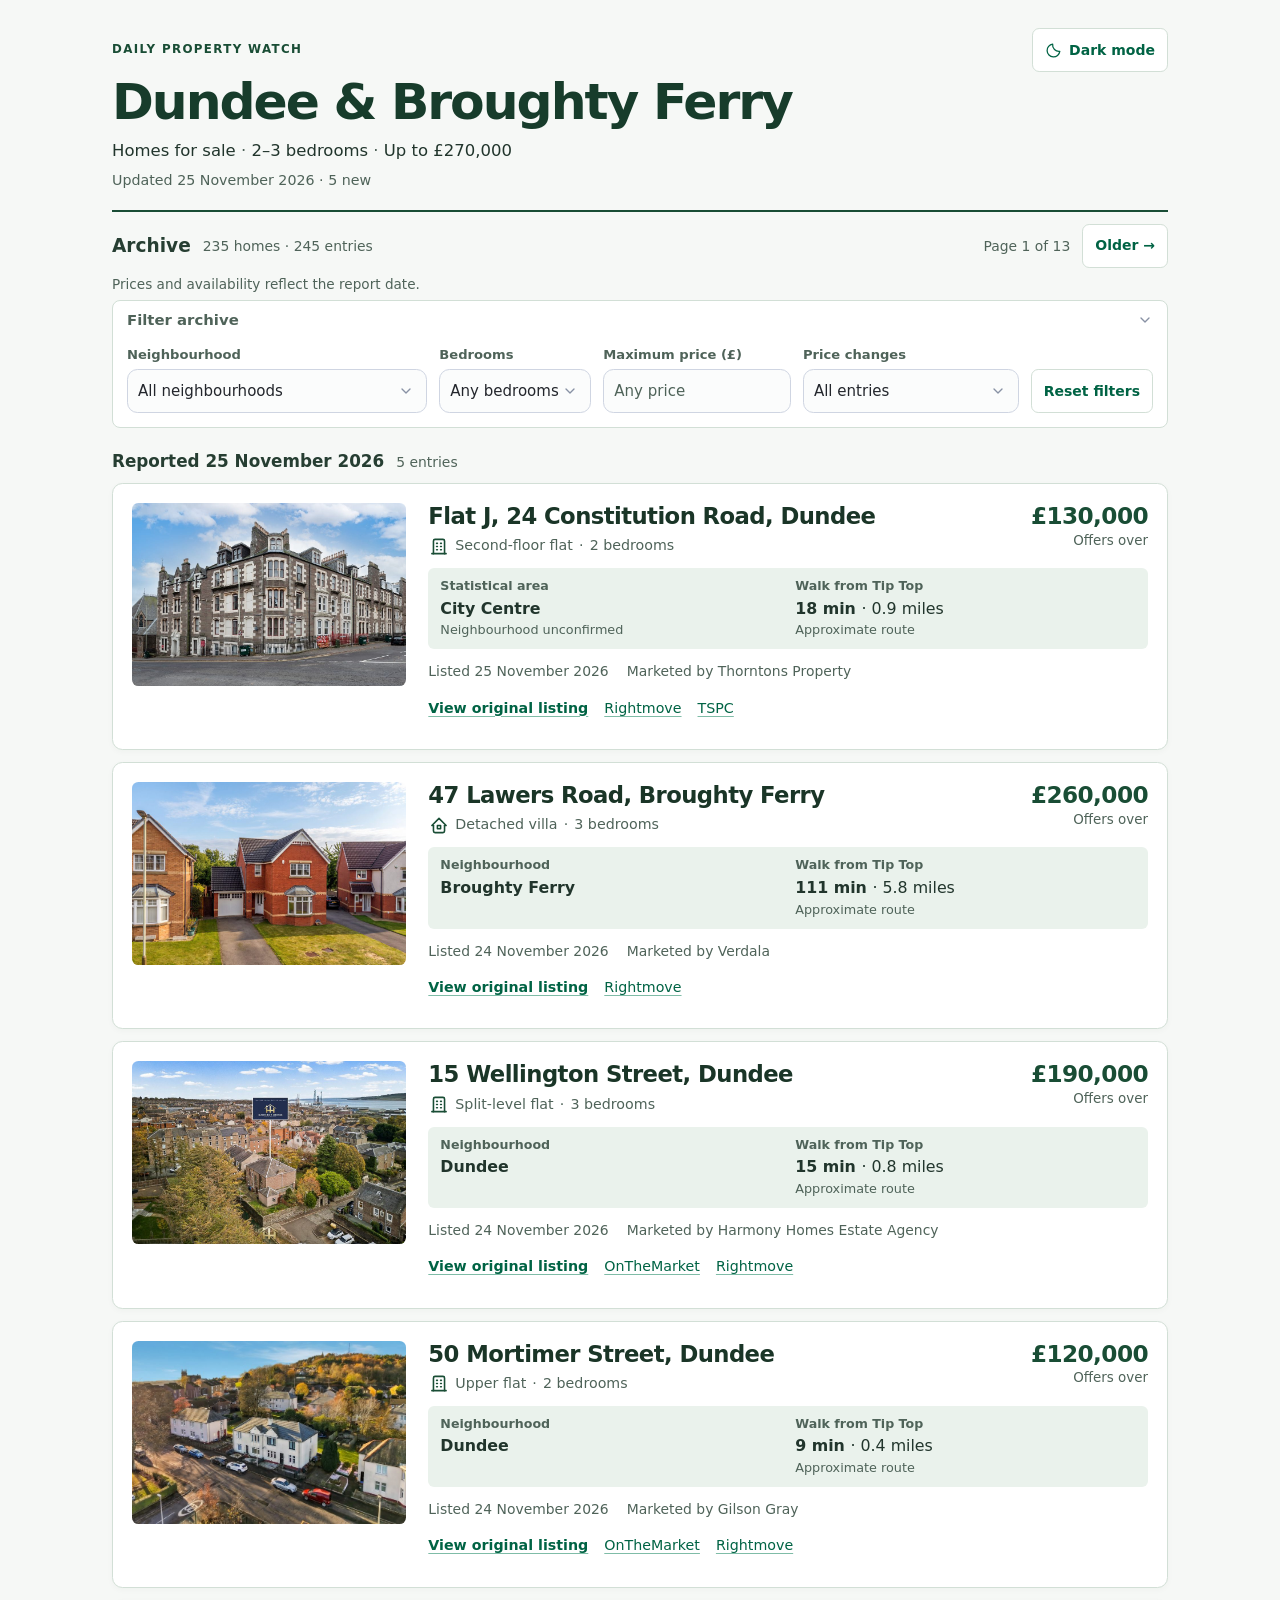
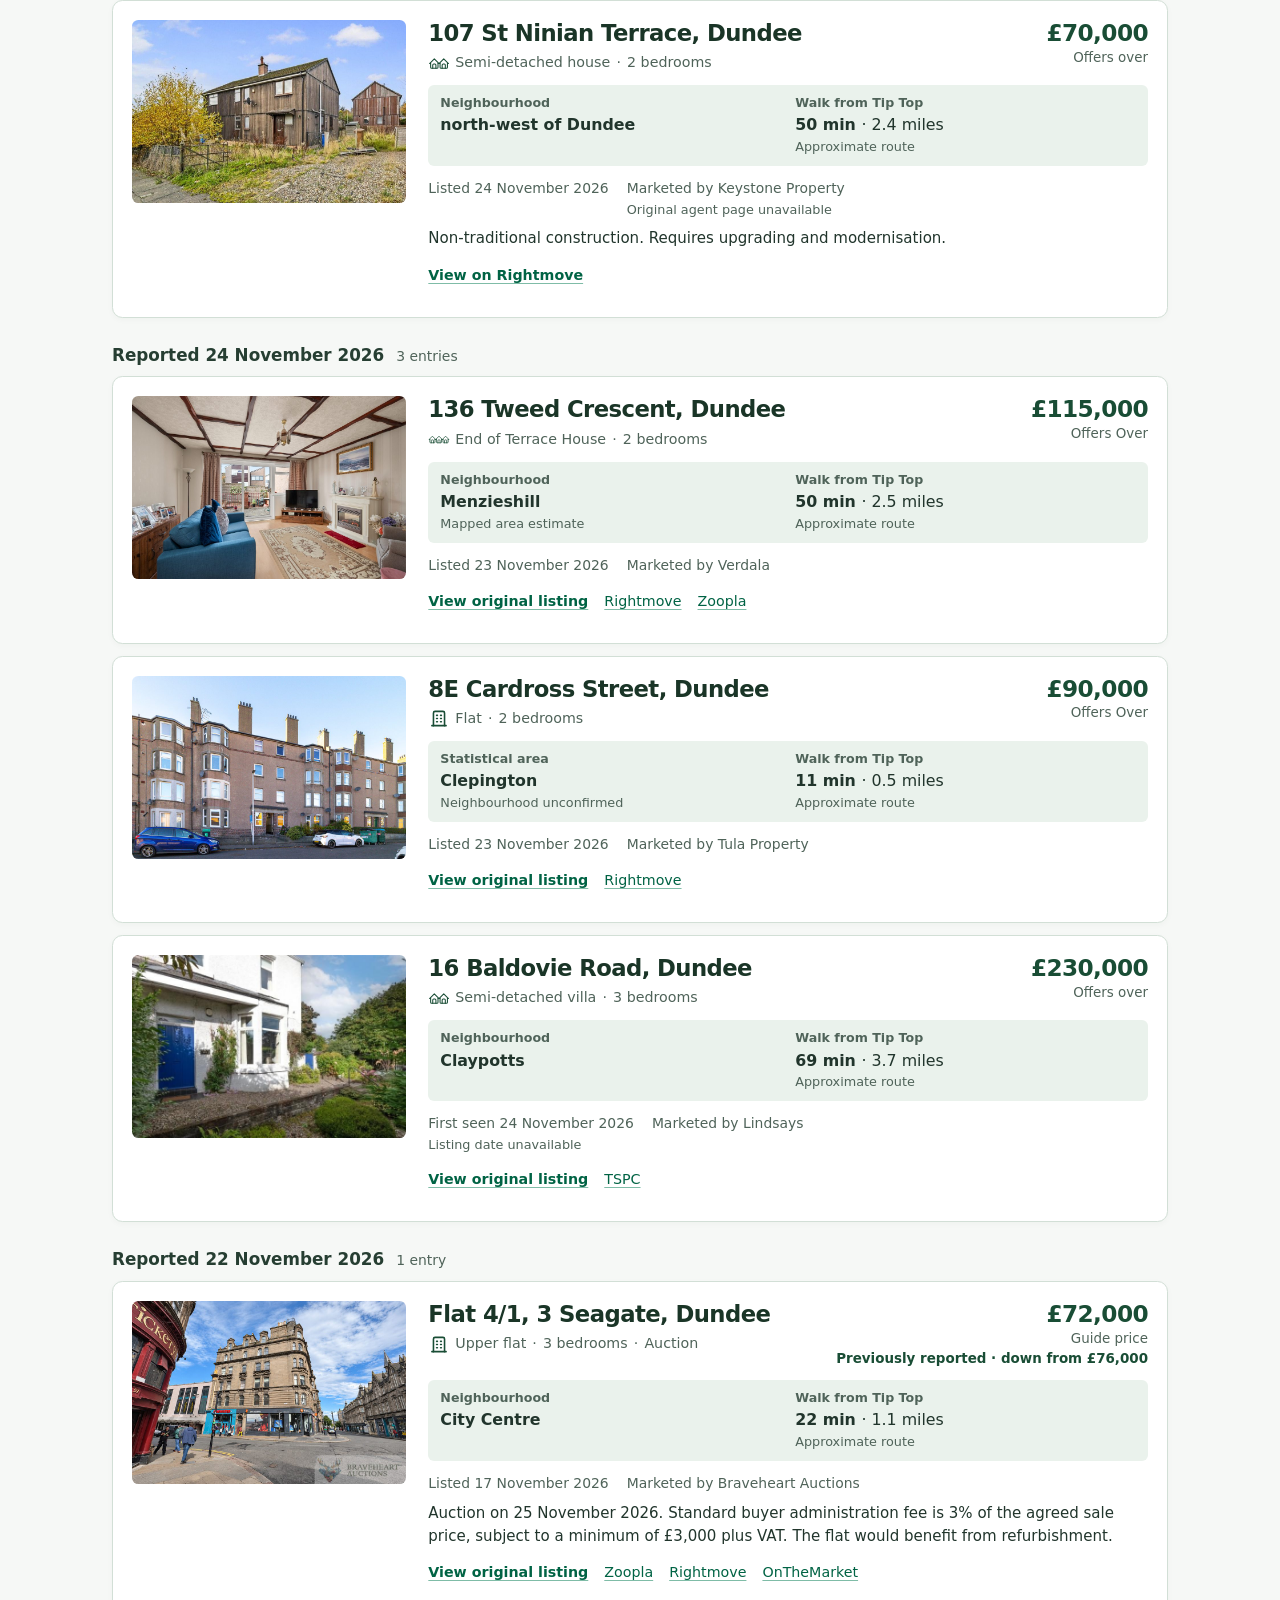
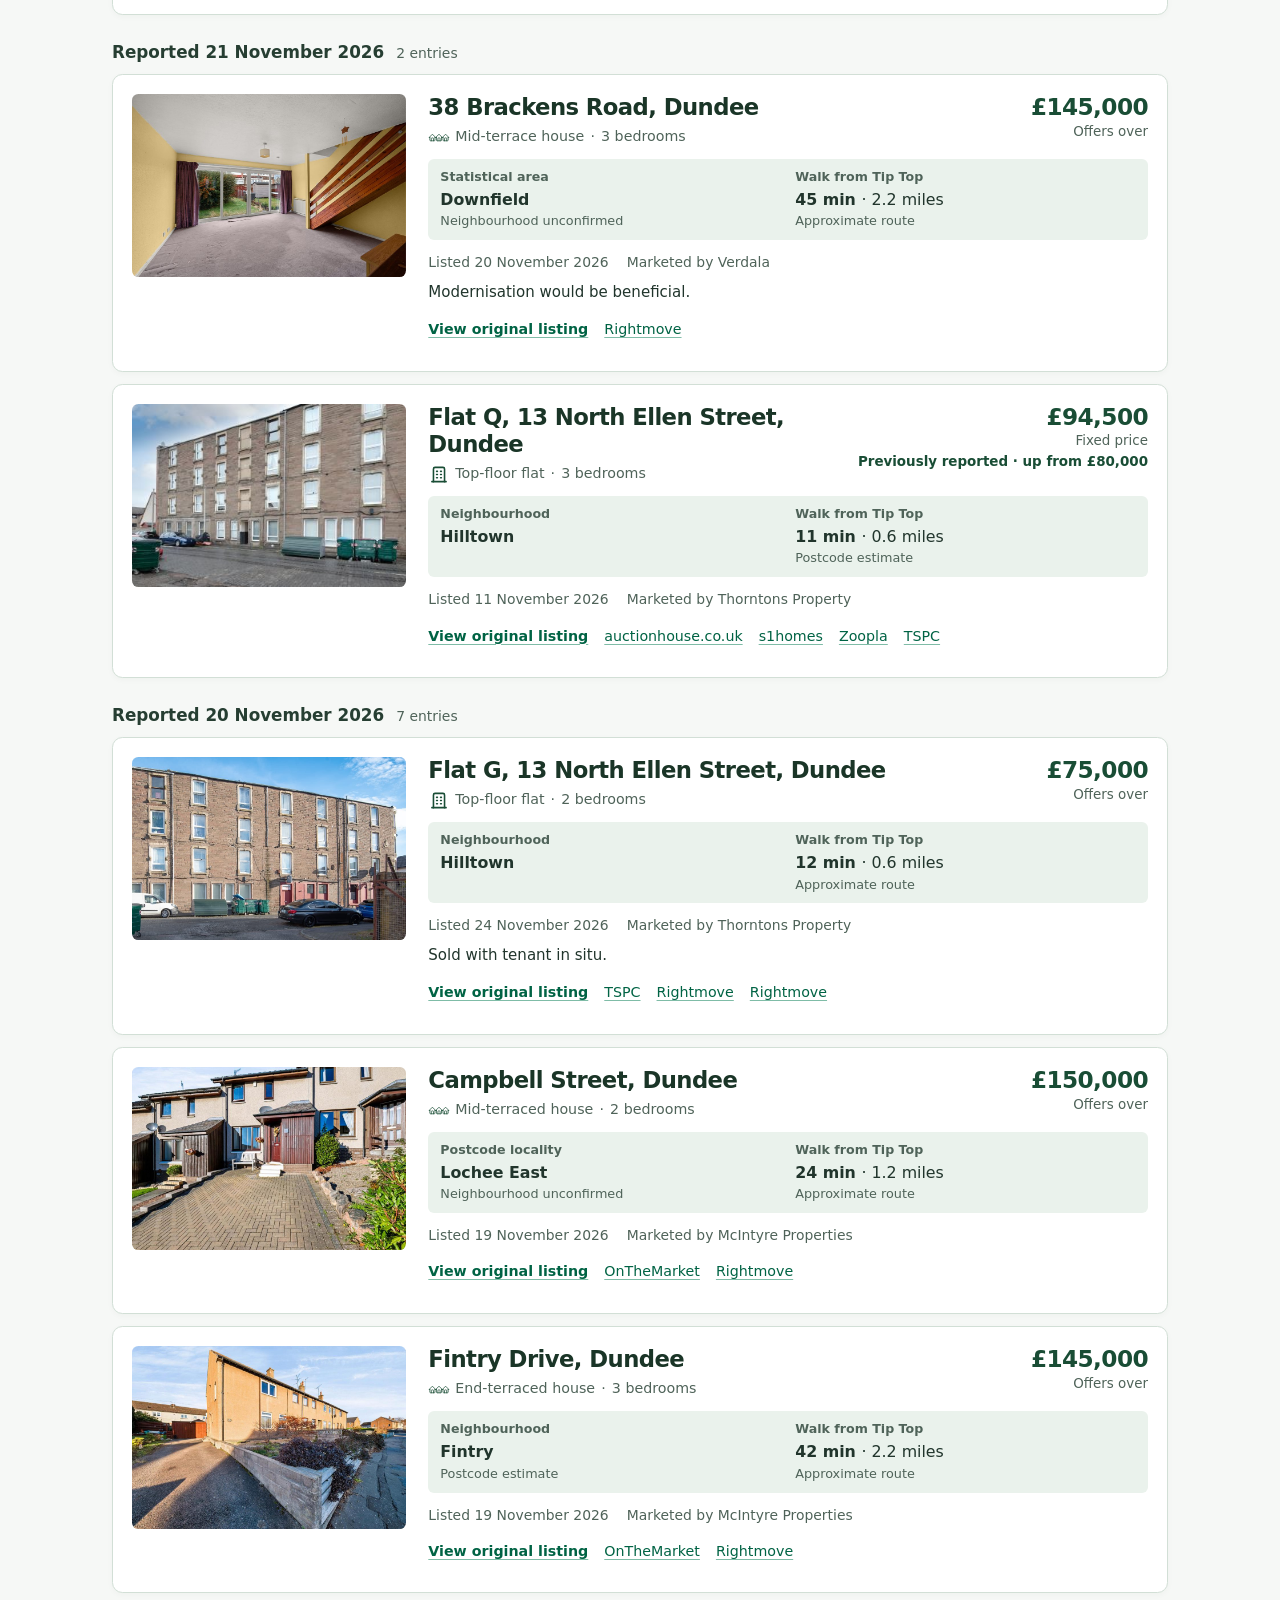
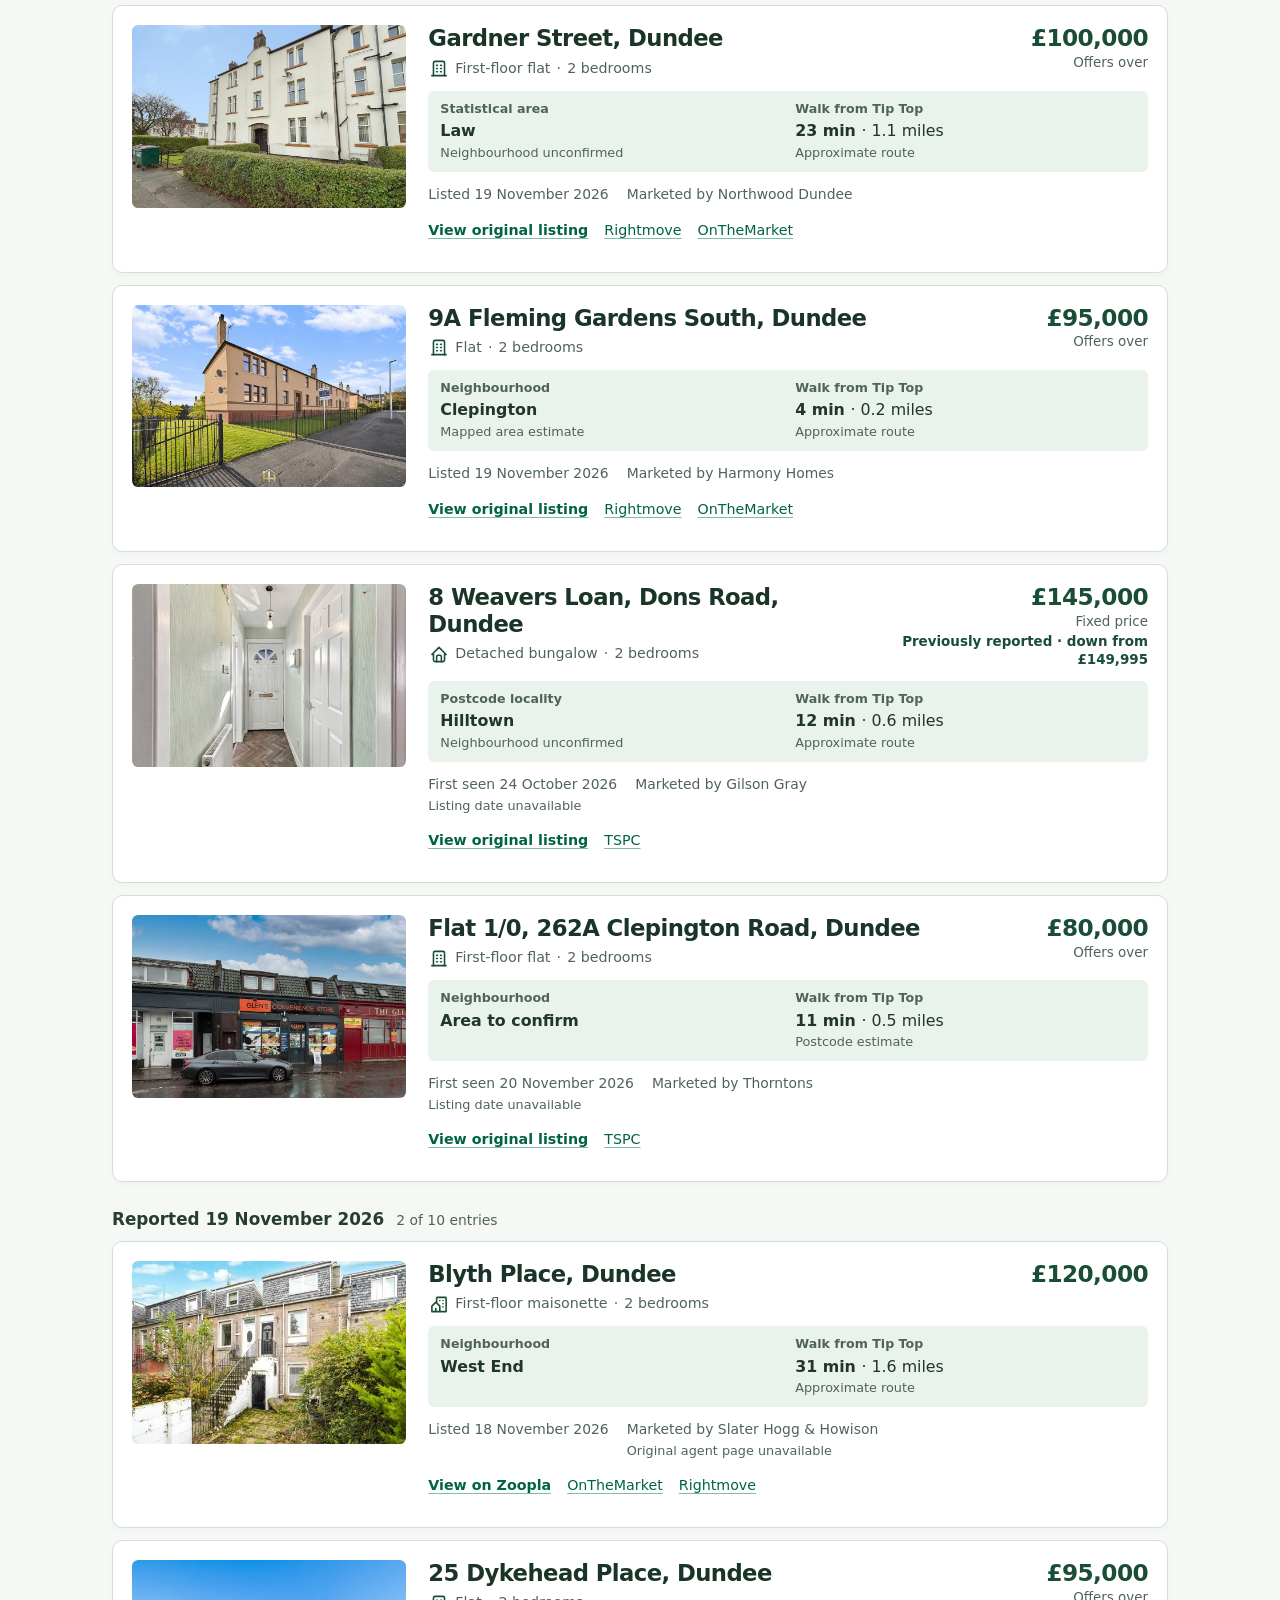
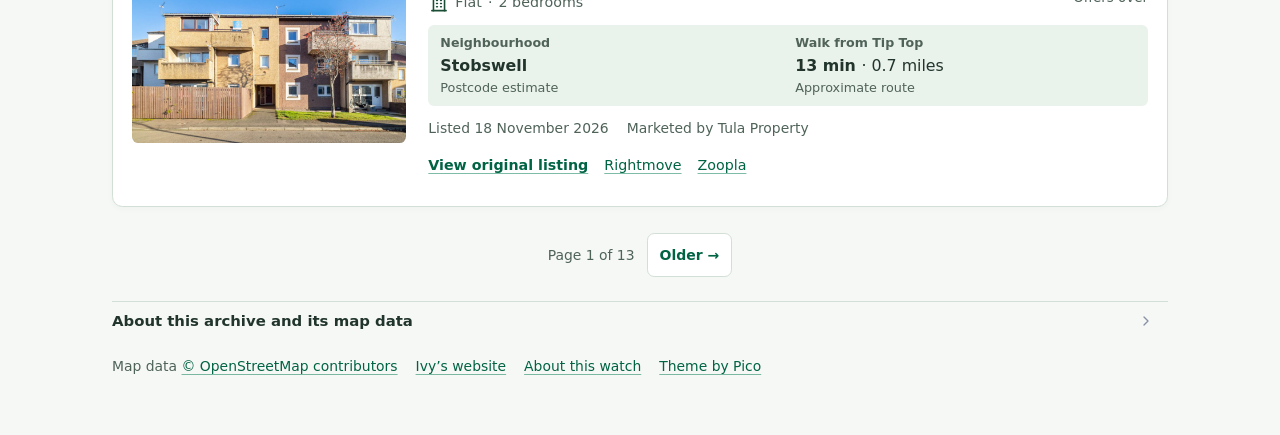
==== commit 27dfd9eb: "Publish Dundee property report" ====
--- a/index.html
+++ b/index.html
@@ -4,11 +4,11 @@
 <body><a class="skip-link" href="#properties">Skip to properties</a><main class="container">
 <header class="masthead"><div class="masthead-top"><p class="eyebrow">Daily property watch</p><button id="theme-toggle" class="theme-toggle" type="button" aria-pressed="false" hidden><svg viewBox="0 0 24 24" fill="none" stroke="currentColor" stroke-width="1.8" stroke-linecap="round" stroke-linejoin="round" aria-hidden="true"><path d="M20.9 13.2A9 9 0 0 1 10.8 3.1 9 9 0 1 0 20.9 13.2Z"/></svg><span>Dark mode</span></button></div>
 <h1>Dundee &amp; Broughty Ferry</h1><p class="criteria">Homes for sale <span>·</span> 2–3 bedrooms <span>·</span> Up to £270,000</p>
-<p class="update">Updated <time datetime="2026-11-24">24 November 2026</time> <span>· 3 new</span></p></header>
-<div class="archive-tools"><div class="archive-title"><h2>Archive</h2><p>230 homes · 240 entries</p></div><nav class="pagination" aria-label="Property pages"><span>Page 1 of 12</span><a href="page-2.html" rel="next">Older →</a></nav><p class="archive-note">Prices and availability reflect the report date.</p><div id="archive-filters" class="archive-filters" data-page="1" data-pages="12" data-total="240" data-version="2ae831879a1b36a4" hidden>
+<p class="update">Updated <time datetime="2026-11-25">25 November 2026</time> <span>· 5 new</span></p></header>
+<div class="archive-tools"><div class="archive-title"><h2>Archive</h2><p>235 homes · 245 entries</p></div><nav class="pagination" aria-label="Property pages"><span>Page 1 of 13</span><a href="page-2.html" rel="next">Older →</a></nav><p class="archive-note">Prices and availability reflect the report date.</p><div id="archive-filters" class="archive-filters" data-page="1" data-pages="13" data-total="245" data-version="b187348592343264" hidden>
 <details class="filter-panel"><summary>Filter archive <span class="filter-active-count" hidden></span></summary>
 <form class="filter-fields" aria-label="Filter archive" aria-controls="properties">
-<label class="filter-field"><span class="filter-label">Neighbourhood</span><select name="area"><option value="">All neighbourhoods</option><option value="ardler">Ardler</option><option value="balgay">Balgay</option><option value="balgillo">Balgillo</option><option value="ballumbie">Ballumbie</option><option value="barnhill">Barnhill</option><option value="baxter park">Baxter Park</option><option value="broughty ferry">Broughty Ferry</option><option value="central broughty ferry">Central Broughty Ferry</option><option value="central ferry">Central Ferry</option><option value="charleston">Charleston</option><option value="city centre">City Centre</option><option value="city quay">City Quay</option><option value="claypotts">Claypotts</option><option value="clepington">Clepington</option><option value="coldside">Coldside</option><option value="craigiebank">Craigiebank</option><option value="douglas">Douglas</option><option value="downfield">Downfield</option><option value="dryburgh">Dryburgh</option><option value="dykes of gray">Dykes of Gray</option><option value="eastport">Eastport</option><option value="fairmuir">Fairmuir</option><option value="fintry">Fintry</option><option value="hilltown">Hilltown</option><option value="hilltown / law">Hilltown / Law</option><option value="kirkton">Kirkton</option><option value="law">Law</option><option value="linlathen">Linlathen</option><option value="lochee">Lochee</option><option value="lochee east">Lochee East</option><option value="maryfield">Maryfield</option><option value="menzieshill">Menzieshill</option><option value="mid craigie">Mid Craigie</option><option value="panmurefield">Panmurefield</option><option value="pitkerro">Pitkerro</option><option value="riverside">Riverside</option><option value="st mary’s">St Mary’s</option><option value="stobswell">Stobswell</option><option value="strathmartine">Strathmartine</option><option value="west end">West End</option><option value="west ferry">West Ferry</option><option value="west ferry / broughty ferry">West Ferry / Broughty Ferry</option><option value="whitfield">Whitfield</option><option value="woodside">Woodside</option><option value="neighbourhood unconfirmed">Neighbourhood unconfirmed</option></select></label>
+<label class="filter-field"><span class="filter-label">Neighbourhood</span><select name="area"><option value="">All neighbourhoods</option><option value="ardler">Ardler</option><option value="balgay">Balgay</option><option value="balgillo">Balgillo</option><option value="ballumbie">Ballumbie</option><option value="barnhill">Barnhill</option><option value="baxter park">Baxter Park</option><option value="broughty ferry">Broughty Ferry</option><option value="central broughty ferry">Central Broughty Ferry</option><option value="central ferry">Central Ferry</option><option value="charleston">Charleston</option><option value="city centre">City Centre</option><option value="city quay">City Quay</option><option value="claypotts">Claypotts</option><option value="clepington">Clepington</option><option value="coldside">Coldside</option><option value="craigiebank">Craigiebank</option><option value="douglas">Douglas</option><option value="downfield">Downfield</option><option value="dryburgh">Dryburgh</option><option value="dundee">Dundee</option><option value="dykes of gray">Dykes of Gray</option><option value="eastport">Eastport</option><option value="fairmuir">Fairmuir</option><option value="fintry">Fintry</option><option value="hilltown">Hilltown</option><option value="hilltown / law">Hilltown / Law</option><option value="kirkton">Kirkton</option><option value="law">Law</option><option value="linlathen">Linlathen</option><option value="lochee">Lochee</option><option value="lochee east">Lochee East</option><option value="maryfield">Maryfield</option><option value="menzieshill">Menzieshill</option><option value="mid craigie">Mid Craigie</option><option value="north-west of dundee">north-west of Dundee</option><option value="panmurefield">Panmurefield</option><option value="pitkerro">Pitkerro</option><option value="riverside">Riverside</option><option value="st mary’s">St Mary’s</option><option value="stobswell">Stobswell</option><option value="strathmartine">Strathmartine</option><option value="west end">West End</option><option value="west ferry">West Ferry</option><option value="west ferry / broughty ferry">West Ferry / Broughty Ferry</option><option value="whitfield">Whitfield</option><option value="woodside">Woodside</option><option value="neighbourhood unconfirmed">Neighbourhood unconfirmed</option></select></label>
 <label class="filter-field"><span class="filter-label">Bedrooms</span><select name="beds"><option value="">Any bedrooms</option><option value="2">2 bedrooms</option><option value="3">3 bedrooms</option></select></label>
 <label class="filter-field"><span class="filter-label">Maximum price (£)</span><input type="number" name="price" inputmode="numeric" min="0" step="1" placeholder="Any price"></label>
 <label class="filter-field"><span class="filter-label">Price changes</span><select name="change"><option value="">All entries</option><option value="changed">All price changes</option><option value="reduced">Price reductions</option><option value="increased">Price increases</option></select></label>
@@ -16,7 +16,27 @@
 </form></details>
 <div class="filter-feedback"><p id="filter-status" class="filter-status" role="status" aria-atomic="true"></p><button type="button" class="filter-retry" hidden>Retry</button></div>
 </div></div>
-<div id="properties" tabindex="-1"><section class="report-day" data-day="2026-11-24"><div class="day-heading"><h2>Reported <time datetime="2026-11-24">24 November 2026</time></h2><span data-day-count>3 entries</span></div><div data-cards><article class="property-card has-photo" data-area="menzieshill" data-beds="2" data-price="115000" data-change="">
+<div id="properties" tabindex="-1"><section class="report-day" data-day="2026-11-25"><div class="day-heading"><h2>Reported <time datetime="2026-11-25">25 November 2026</time></h2><span data-day-count>5 entries</span></div><div data-cards><article class="property-card has-photo" data-area="neighbourhood unconfirmed" data-beds="2" data-price="130000" data-change="">
+<div class="card-heading"><div class="identity"><h3>Flat J, 24 Constitution Road, Dundee</h3><div class="property-summary"><span class="property-type type-flat"><svg viewBox="0 0 24 24" fill="none" stroke="currentColor" stroke-width="2" stroke-linecap="round" stroke-linejoin="round" aria-hidden="true" focusable="false"><path d="M3 21l18 0" /><path d="M9 8l1 0" /><path d="M9 12l1 0" /><path d="M9 16l1 0" /><path d="M14 8l1 0" /><path d="M14 12l1 0" /><path d="M14 16l1 0" /><path d="M5 21v-16a2 2 0 0 1 2 -2h10a2 2 0 0 1 2 2v16" /></svg><span>Second-floor flat</span></span><span>2 bedrooms</span></div></div><div class="asking"><span class="price">£130,000</span><span class="qualifier">Offers over</span></div></div>
+<dl class="property-location"><div class="area"><dt>Statistical area</dt><dd>City Centre<small>Neighbourhood unconfirmed</small></dd></div><div class="walking"><dt>Walk from Tip Top</dt><dd>18 min <span class="distance">· 0.9 miles</span><small>Approximate route</small></dd></div></dl><figure class="photo"><a href="https://thorntons-property.co.uk/Dundee/DD1/Flat-J-24-Constitution-Road-2-bedroom-Flat/" aria-label="View listing for Flat J, 24 Constitution Road, Dundee"><img src="images/5fd4055a30ac418ad89d3a8ec6e5fd7b3ce3dfeb92a1012f8878f3c961e11eb0.jpg" alt="Flat J, 24 Constitution Road, Dundee" loading="lazy" decoding="async" width="640" height="427" onerror="this.closest('article').classList.remove('has-photo');this.closest('figure').remove()"></a></figure>
+<div class="card-detail"><div class="listing-meta"><p class="date">Listed <time datetime="2026-11-25">25 November 2026</time></p><p class="agent">Marketed by Thorntons Property</p></div>
+<nav class="links" aria-label="Listings for Flat J, 24 Constitution Road, Dundee"><a class="original" href="https://thorntons-property.co.uk/Dundee/DD1/Flat-J-24-Constitution-Road-2-bedroom-Flat/" rel="noopener noreferrer">View original listing</a><a href="https://www.rightmove.co.uk/properties/95821692" rel="noopener noreferrer">Rightmove</a><a href="https://tspc.co.uk/property/2-Bed-Second-Floor-Flat-For-Sale-Flat-J-24-Constitution-Road-Dundee-DD1-1LD" rel="noopener noreferrer">TSPC</a></nav></div></article><article class="property-card has-photo" data-area="broughty ferry" data-beds="3" data-price="260000" data-change="">
+<div class="card-heading"><div class="identity"><h3>47 Lawers Road, Broughty Ferry</h3><div class="property-summary"><span class="property-type type-detached"><svg viewBox="0 0 24 24" fill="none" stroke="currentColor" stroke-width="2" stroke-linecap="round" stroke-linejoin="round" aria-hidden="true" focusable="false"><path d="M5 12l-2 0l9 -9l9 9l-2 0" /><path d="M5 12v7a2 2 0 0 0 2 2h10a2 2 0 0 0 2 -2v-7" /><path d="M10 12h4v4h-4l0 -4" /></svg><span>Detached villa</span></span><span>3 bedrooms</span></div></div><div class="asking"><span class="price">£260,000</span><span class="qualifier">Offers over</span></div></div>
+<dl class="property-location"><div class="area"><dt>Neighbourhood</dt><dd>Broughty Ferry</dd></div><div class="walking"><dt>Walk from Tip Top</dt><dd>111 min <span class="distance">· 5.8 miles</span><small>Approximate route</small></dd></div></dl><figure class="photo"><a href="https://verdala.co.uk/property/47-lawers-road-broughty-ferry-dd5-3tq/" aria-label="View listing for 47 Lawers Road, Broughty Ferry"><img src="images/c074464dd553b641cef5e3d02e1762af85ac01cc42dbcc2ddf0948c43668c216.jpg" alt="47 Lawers Road, Broughty Ferry" loading="lazy" decoding="async" width="640" height="427" onerror="this.closest('article').classList.remove('has-photo');this.closest('figure').remove()"></a></figure>
+<div class="card-detail"><div class="listing-meta"><p class="date">Listed <time datetime="2026-11-24">24 November 2026</time></p><p class="agent">Marketed by Verdala</p></div>
+<nav class="links" aria-label="Listings for 47 Lawers Road, Broughty Ferry"><a class="original" href="https://verdala.co.uk/property/47-lawers-road-broughty-ferry-dd5-3tq/" rel="noopener noreferrer">View original listing</a><a href="https://www.rightmove.co.uk/properties/95812257" rel="noopener noreferrer">Rightmove</a></nav></div></article><article class="property-card has-photo" data-area="dundee" data-beds="3" data-price="190000" data-change="">
+<div class="card-heading"><div class="identity"><h3>15 Wellington Street, Dundee</h3><div class="property-summary"><span class="property-type type-flat"><svg viewBox="0 0 24 24" fill="none" stroke="currentColor" stroke-width="2" stroke-linecap="round" stroke-linejoin="round" aria-hidden="true" focusable="false"><path d="M3 21l18 0" /><path d="M9 8l1 0" /><path d="M9 12l1 0" /><path d="M9 16l1 0" /><path d="M14 8l1 0" /><path d="M14 12l1 0" /><path d="M14 16l1 0" /><path d="M5 21v-16a2 2 0 0 1 2 -2h10a2 2 0 0 1 2 2v16" /></svg><span>Split-level flat</span></span><span>3 bedrooms</span></div></div><div class="asking"><span class="price">£190,000</span><span class="qualifier">Offers over</span></div></div>
+<dl class="property-location"><div class="area"><dt>Neighbourhood</dt><dd>Dundee</dd></div><div class="walking"><dt>Walk from Tip Top</dt><dd>15 min <span class="distance">· 0.8 miles</span><small>Approximate route</small></dd></div></dl><figure class="photo"><a href="https://www.harmonyhomesestateagency.com/properties-for-sale/property/3598-wellington-street-dundee" aria-label="View listing for 15 Wellington Street, Dundee"><img src="images/dd07e17183e1fe8c665adf5c727f7849e73197d4733f150f3bc9310f574d77d5.jpg" alt="15 Wellington Street, Dundee" loading="lazy" decoding="async" width="640" height="427" onerror="this.closest('article').classList.remove('has-photo');this.closest('figure').remove()"></a></figure>
+<div class="card-detail"><div class="listing-meta"><p class="date">Listed <time datetime="2026-11-24">24 November 2026</time></p><p class="agent">Marketed by Harmony Homes Estate Agency</p></div>
+<nav class="links" aria-label="Listings for 15 Wellington Street, Dundee"><a class="original" href="https://www.harmonyhomesestateagency.com/properties-for-sale/property/3598-wellington-street-dundee" rel="noopener noreferrer">View original listing</a><a href="https://www.onthemarket.com/details/20813011/" rel="noopener noreferrer">OnTheMarket</a><a href="https://www.rightmove.co.uk/properties/95815131" rel="noopener noreferrer">Rightmove</a></nav></div></article><article class="property-card has-photo" data-area="dundee" data-beds="2" data-price="120000" data-change="">
+<div class="card-heading"><div class="identity"><h3>50 Mortimer Street, Dundee</h3><div class="property-summary"><span class="property-type type-flat"><svg viewBox="0 0 24 24" fill="none" stroke="currentColor" stroke-width="2" stroke-linecap="round" stroke-linejoin="round" aria-hidden="true" focusable="false"><path d="M3 21l18 0" /><path d="M9 8l1 0" /><path d="M9 12l1 0" /><path d="M9 16l1 0" /><path d="M14 8l1 0" /><path d="M14 12l1 0" /><path d="M14 16l1 0" /><path d="M5 21v-16a2 2 0 0 1 2 -2h10a2 2 0 0 1 2 2v16" /></svg><span>Upper flat</span></span><span>2 bedrooms</span></div></div><div class="asking"><span class="price">£120,000</span><span class="qualifier">Offers over</span></div></div>
+<dl class="property-location"><div class="area"><dt>Neighbourhood</dt><dd>Dundee</dd></div><div class="walking"><dt>Walk from Tip Top</dt><dd>9 min <span class="distance">· 0.4 miles</span><small>Approximate route</small></dd></div></dl><figure class="photo"><a href="https://gilsongray.co.uk/property/mortimer-street-P298860-266" aria-label="View listing for 50 Mortimer Street, Dundee"><img src="images/7e90e28d3eb3c3539f8ec8bec0a94d9d337c3ccbfb7447fbc7fec2764cb2d33a.jpg" alt="50 Mortimer Street, Dundee" loading="lazy" decoding="async" width="640" height="427" onerror="this.closest('article').classList.remove('has-photo');this.closest('figure').remove()"></a></figure>
+<div class="card-detail"><div class="listing-meta"><p class="date">Listed <time datetime="2026-11-24">24 November 2026</time></p><p class="agent">Marketed by Gilson Gray</p></div>
+<nav class="links" aria-label="Listings for 50 Mortimer Street, Dundee"><a class="original" href="https://gilsongray.co.uk/property/mortimer-street-P298860-266" rel="noopener noreferrer">View original listing</a><a href="https://www.onthemarket.com/details/20812487/" rel="noopener noreferrer">OnTheMarket</a><a href="https://www.rightmove.co.uk/properties/95811459" rel="noopener noreferrer">Rightmove</a></nav></div></article><article class="property-card has-photo" data-area="north-west of dundee" data-beds="2" data-price="70000" data-change="">
+<div class="card-heading"><div class="identity"><h3>107 St Ninian Terrace, Dundee</h3><div class="property-summary"><span class="property-type type-semi"><svg viewBox="0 0 28 24" fill="none" stroke="currentColor" stroke-width="2" stroke-linecap="round" stroke-linejoin="round" aria-hidden="true" focusable="false"><g transform="translate(0 4) scale(.67)"><path d="M5 12l-2 0l9 -9l9 9l-2 0" /><path d="M5 12v7a2 2 0 0 0 2 2h10a2 2 0 0 0 2 -2v-7" /><path d="M9 21v-6a2 2 0 0 1 2 -2h2a2 2 0 0 1 2 2v6" /></g><g transform="translate(12 4) scale(.67)"><path d="M5 12l-2 0l9 -9l9 9l-2 0" /><path d="M5 12v7a2 2 0 0 0 2 2h10a2 2 0 0 0 2 -2v-7" /><path d="M9 21v-6a2 2 0 0 1 2 -2h2a2 2 0 0 1 2 2v6" /></g></svg><span>Semi-detached house</span></span><span>2 bedrooms</span></div></div><div class="asking"><span class="price">£70,000</span><span class="qualifier">Offers over</span></div></div>
+<dl class="property-location"><div class="area"><dt>Neighbourhood</dt><dd>north-west of Dundee</dd></div><div class="walking"><dt>Walk from Tip Top</dt><dd>50 min <span class="distance">· 2.4 miles</span><small>Approximate route</small></dd></div></dl><figure class="photo"><a href="https://www.rightmove.co.uk/properties/95788149" aria-label="View listing for 107 St Ninian Terrace, Dundee"><img src="images/5e937d963e1fb4b4df0cc7b04c6b2c816da50848626bf57fe65d8d10c7d8a0d8.jpg" alt="107 St Ninian Terrace, Dundee" loading="lazy" decoding="async" width="640" height="427" onerror="this.closest('article').classList.remove('has-photo');this.closest('figure').remove()"></a></figure>
+<div class="card-detail"><div class="listing-meta"><p class="date">Listed <time datetime="2026-11-24">24 November 2026</time></p><p class="agent">Marketed by Keystone Property<span class="date-note">Original agent page unavailable</span></p></div><p class="notes">Non-traditional construction. Requires upgrading and modernisation.</p>
+<nav class="links" aria-label="Listings for 107 St Ninian Terrace, Dundee"><a class="original" href="https://www.rightmove.co.uk/properties/95788149" rel="noopener noreferrer">View on Rightmove</a></nav></div></article></div></section><section class="report-day" data-day="2026-11-24"><div class="day-heading"><h2>Reported <time datetime="2026-11-24">24 November 2026</time></h2><span data-day-count>3 entries</span></div><div data-cards><article class="property-card has-photo" data-area="menzieshill" data-beds="2" data-price="115000" data-change="">
 <div class="card-heading"><div class="identity"><h3>136 Tweed Crescent, Dundee</h3><div class="property-summary"><span class="property-type type-terrace"><svg viewBox="0 0 30 24" fill="none" stroke="currentColor" stroke-width="2" stroke-linecap="round" stroke-linejoin="round" aria-hidden="true" focusable="false"><g transform="translate(0 6) scale(.5)"><path d="M5 12l-2 0l9 -9l9 9l-2 0" /><path d="M5 12v7a2 2 0 0 0 2 2h10a2 2 0 0 0 2 -2v-7" /><path d="M9 21v-6a2 2 0 0 1 2 -2h2a2 2 0 0 1 2 2v6" /></g><g transform="translate(9 6) scale(.5)"><path d="M5 12l-2 0l9 -9l9 9l-2 0" /><path d="M5 12v7a2 2 0 0 0 2 2h10a2 2 0 0 0 2 -2v-7" /><path d="M9 21v-6a2 2 0 0 1 2 -2h2a2 2 0 0 1 2 2v6" /></g><g transform="translate(18 6) scale(.5)"><path d="M5 12l-2 0l9 -9l9 9l-2 0" /><path d="M5 12v7a2 2 0 0 0 2 2h10a2 2 0 0 0 2 -2v-7" /><path d="M9 21v-6a2 2 0 0 1 2 -2h2a2 2 0 0 1 2 2v6" /></g></svg><span>End of Terrace House</span></span><span>2 bedrooms</span></div></div><div class="asking"><span class="price">£115,000</span><span class="qualifier">Offers Over</span></div></div>
 <dl class="property-location"><div class="area"><dt>Neighbourhood</dt><dd>Menzieshill<small>Mapped area estimate</small></dd></div><div class="walking"><dt>Walk from Tip Top</dt><dd>50 min <span class="distance">· 2.5 miles</span><small>Approximate route</small></dd></div></dl><figure class="photo"><a href="https://verdala.co.uk/property/tweed-crescent-dundee-dd2/" aria-label="View listing for 136 Tweed Crescent, Dundee"><img src="images/bc630a2559f70cc014685bc3609f7f2442357af247f0e990154cfde43528af5f.jpg" alt="136 Tweed Crescent, Dundee" loading="lazy" decoding="async" width="640" height="427" onerror="this.closest('article').classList.remove('has-photo');this.closest('figure').remove()"></a></figure>
 <div class="card-detail"><div class="listing-meta"><p class="date">Listed <time datetime="2026-11-23">23 November 2026</time></p><p class="agent">Marketed by Verdala</p></div>
@@ -44,7 +64,7 @@
 <div class="card-heading"><div class="identity"><h3>Flat G, 13 North Ellen Street, Dundee</h3><div class="property-summary"><span class="property-type type-flat"><svg viewBox="0 0 24 24" fill="none" stroke="currentColor" stroke-width="2" stroke-linecap="round" stroke-linejoin="round" aria-hidden="true" focusable="false"><path d="M3 21l18 0" /><path d="M9 8l1 0" /><path d="M9 12l1 0" /><path d="M9 16l1 0" /><path d="M14 8l1 0" /><path d="M14 12l1 0" /><path d="M14 16l1 0" /><path d="M5 21v-16a2 2 0 0 1 2 -2h10a2 2 0 0 1 2 2v16" /></svg><span>Top-floor flat</span></span><span>2 bedrooms</span></div></div><div class="asking"><span class="price">£75,000</span><span class="qualifier">Offers over</span></div></div>
 <dl class="property-location"><div class="area"><dt>Neighbourhood</dt><dd>Hilltown</dd></div><div class="walking"><dt>Walk from Tip Top</dt><dd>12 min <span class="distance">· 0.6 miles</span><small>Approximate route</small></dd></div></dl><figure class="photo"><a href="https://thorntons-property.co.uk/Dundee/DD3/Flat-G-13-North-Ellen-Street-2-bedroom-Flat" aria-label="View listing for Flat G, 13 North Ellen Street, Dundee"><img src="images/97de607aa541b96c0413b75466202d32ef4377575a27dc2436bbafc9b9226f30.jpg" alt="Flat G, 13 North Ellen Street, Dundee" loading="lazy" decoding="async" width="640" height="427" onerror="this.closest('article').classList.remove('has-photo');this.closest('figure').remove()"></a></figure>
 <div class="card-detail"><div class="listing-meta"><p class="date">Listed <time datetime="2026-11-24">24 November 2026</time></p><p class="agent">Marketed by Thorntons Property</p></div><p class="notes">Sold with tenant in situ.</p>
-<nav class="links" aria-label="Listings for Flat G, 13 North Ellen Street, Dundee"><a class="original" href="https://thorntons-property.co.uk/Dundee/DD3/Flat-G-13-North-Ellen-Street-2-bedroom-Flat" rel="noopener noreferrer">View original listing</a><a href="https://tspc.co.uk/property/2-Bed-Top-Floor-Flat-For-Sale-Flat-G-13-North-Ellen-Street-Dundee-DD3-7DF/" rel="noopener noreferrer">TSPC</a><a href="https://www.rightmove.co.uk/properties/95779785" rel="noopener noreferrer">Rightmove</a></nav></div></article><article class="property-card has-photo" data-area="neighbourhood unconfirmed" data-beds="2" data-price="150000" data-change="">
+<nav class="links" aria-label="Listings for Flat G, 13 North Ellen Street, Dundee"><a class="original" href="https://thorntons-property.co.uk/Dundee/DD3/Flat-G-13-North-Ellen-Street-2-bedroom-Flat" rel="noopener noreferrer">View original listing</a><a href="https://tspc.co.uk/property/2-Bed-Top-Floor-Flat-For-Sale-Flat-G-13-North-Ellen-Street-Dundee-DD3-7DF/" rel="noopener noreferrer">TSPC</a><a href="https://www.rightmove.co.uk/properties/95779785" rel="noopener noreferrer">Rightmove</a><a href="https://www.rightmove.co.uk/properties/95821719" rel="noopener noreferrer">Rightmove</a></nav></div></article><article class="property-card has-photo" data-area="neighbourhood unconfirmed" data-beds="2" data-price="150000" data-change="">
 <div class="card-heading"><div class="identity"><h3>Campbell Street, Dundee</h3><div class="property-summary"><span class="property-type type-terrace"><svg viewBox="0 0 30 24" fill="none" stroke="currentColor" stroke-width="2" stroke-linecap="round" stroke-linejoin="round" aria-hidden="true" focusable="false"><g transform="translate(0 6) scale(.5)"><path d="M5 12l-2 0l9 -9l9 9l-2 0" /><path d="M5 12v7a2 2 0 0 0 2 2h10a2 2 0 0 0 2 -2v-7" /><path d="M9 21v-6a2 2 0 0 1 2 -2h2a2 2 0 0 1 2 2v6" /></g><g transform="translate(9 6) scale(.5)"><path d="M5 12l-2 0l9 -9l9 9l-2 0" /><path d="M5 12v7a2 2 0 0 0 2 2h10a2 2 0 0 0 2 -2v-7" /><path d="M9 21v-6a2 2 0 0 1 2 -2h2a2 2 0 0 1 2 2v6" /></g><g transform="translate(18 6) scale(.5)"><path d="M5 12l-2 0l9 -9l9 9l-2 0" /><path d="M5 12v7a2 2 0 0 0 2 2h10a2 2 0 0 0 2 -2v-7" /><path d="M9 21v-6a2 2 0 0 1 2 -2h2a2 2 0 0 1 2 2v6" /></g></svg><span>Mid-terraced house</span></span><span>2 bedrooms</span></div></div><div class="asking"><span class="price">£150,000</span><span class="qualifier">Offers over</span></div></div>
 <dl class="property-location"><div class="area"><dt>Postcode locality</dt><dd>Lochee East<small>Neighbourhood unconfirmed</small></dd></div><div class="walking"><dt>Walk from Tip Top</dt><dd>24 min <span class="distance">· 1.2 miles</span><small>Approximate route</small></dd></div></dl><figure class="photo"><a href="https://www.mcintyre-properties.com/properties-for-sale/property/471-campbell-street-dundee" aria-label="View listing for Campbell Street, Dundee"><img src="images/7faba74f7b330a051e5341763138c58807c9df24b6ca43cf9bbf518cdc1aae02.jpg" alt="Campbell Street, Dundee" loading="lazy" decoding="async" width="640" height="427" onerror="this.closest('article').classList.remove('has-photo');this.closest('figure').remove()"></a></figure>
 <div class="card-detail"><div class="listing-meta"><p class="date">Listed <time datetime="2026-11-19">19 November 2026</time></p><p class="agent">Marketed by McIntyre Properties</p></div>
@@ -68,7 +88,7 @@
 <div class="card-heading"><div class="identity"><h3>Flat 1/0, 262A Clepington Road, Dundee</h3><div class="property-summary"><span class="property-type type-flat"><svg viewBox="0 0 24 24" fill="none" stroke="currentColor" stroke-width="2" stroke-linecap="round" stroke-linejoin="round" aria-hidden="true" focusable="false"><path d="M3 21l18 0" /><path d="M9 8l1 0" /><path d="M9 12l1 0" /><path d="M9 16l1 0" /><path d="M14 8l1 0" /><path d="M14 12l1 0" /><path d="M14 16l1 0" /><path d="M5 21v-16a2 2 0 0 1 2 -2h10a2 2 0 0 1 2 2v16" /></svg><span>First-floor flat</span></span><span>2 bedrooms</span></div></div><div class="asking"><span class="price">£80,000</span><span class="qualifier">Offers over</span></div></div>
 <dl class="property-location"><div class="area"><dt>Neighbourhood</dt><dd>Area to confirm</dd></div><div class="walking"><dt>Walk from Tip Top</dt><dd>11 min <span class="distance">· 0.5 miles</span><small>Postcode estimate</small></dd></div></dl><figure class="photo"><a href="https://thorntons-property.co.uk/Dundee/DD3/Flat-1-0-262A-Clepington-Road-2-bedroom-Flat/" aria-label="View listing for Flat 1/0, 262A Clepington Road, Dundee"><img src="images/f4a09264209227116ec86055ae159b2cddac1f224d096842ea685869cfec40bc.jpg" alt="Flat 1/0, 262A Clepington Road, Dundee" loading="lazy" decoding="async" width="640" height="427" onerror="this.closest('article').classList.remove('has-photo');this.closest('figure').remove()"></a></figure>
 <div class="card-detail"><div class="listing-meta"><p class="date">First seen <time datetime="2026-11-20">20 November 2026</time><span class="date-note">Listing date unavailable</span></p><p class="agent">Marketed by Thorntons</p></div>
-<nav class="links" aria-label="Listings for Flat 1/0, 262A Clepington Road, Dundee"><a class="original" href="https://thorntons-property.co.uk/Dundee/DD3/Flat-1-0-262A-Clepington-Road-2-bedroom-Flat/" rel="noopener noreferrer">View original listing</a><a href="https://tspc.co.uk/property/2-Bed-First-Floor-Flat-For-Sale-Flat-10-262A-Clepington-Road-Dundee-Dundee-DD3-8DY" rel="noopener noreferrer">TSPC</a></nav></div></article></div></section><section class="report-day" data-day="2026-11-19"><div class="day-heading"><h2>Reported <time datetime="2026-11-19">19 November 2026</time></h2><span data-day-count>7 of 10 entries</span></div><div data-cards><article class="property-card has-photo" data-area="west end" data-beds="2" data-price="120000" data-change="">
+<nav class="links" aria-label="Listings for Flat 1/0, 262A Clepington Road, Dundee"><a class="original" href="https://thorntons-property.co.uk/Dundee/DD3/Flat-1-0-262A-Clepington-Road-2-bedroom-Flat/" rel="noopener noreferrer">View original listing</a><a href="https://tspc.co.uk/property/2-Bed-First-Floor-Flat-For-Sale-Flat-10-262A-Clepington-Road-Dundee-Dundee-DD3-8DY" rel="noopener noreferrer">TSPC</a></nav></div></article></div></section><section class="report-day" data-day="2026-11-19"><div class="day-heading"><h2>Reported <time datetime="2026-11-19">19 November 2026</time></h2><span data-day-count>2 of 10 entries</span></div><div data-cards><article class="property-card has-photo" data-area="west end" data-beds="2" data-price="120000" data-change="">
 <div class="card-heading"><div class="identity"><h3>Blyth Place, Dundee</h3><div class="property-summary"><span class="property-type type-maisonette"><svg viewBox="0 0 24 24" fill="none" stroke="currentColor" stroke-width="2" stroke-linecap="round" stroke-linejoin="round" aria-hidden="true" focusable="false"><path d="M8 9l5 5v7h-5v-4m0 4h-5v-7l5 -5m1 1v-6a1 1 0 0 1 1 -1h10a1 1 0 0 1 1 1v17h-8" /><path d="M13 7l0 .01" /><path d="M17 7l0 .01" /><path d="M17 11l0 .01" /><path d="M17 15l0 .01" /></svg><span>First-floor maisonette</span></span><span>2 bedrooms</span></div></div><div class="asking"><span class="price">£120,000</span></div></div>
 <dl class="property-location"><div class="area"><dt>Neighbourhood</dt><dd>West End</dd></div><div class="walking"><dt>Walk from Tip Top</dt><dd>31 min <span class="distance">· 1.6 miles</span><small>Approximate route</small></dd></div></dl><figure class="photo"><a href="https://www.zoopla.co.uk/for-sale/details/74793909/" aria-label="View listing for Blyth Place, Dundee"><img src="images/467f909c4d185ccfb2707eef8300c1dcd5bc65e81b80349cdd7a3427abc1970b.jpg" alt="Blyth Place, Dundee" loading="lazy" decoding="async" width="640" height="427" onerror="this.closest('article').classList.remove('has-photo');this.closest('figure').remove()"></a></figure>
 <div class="card-detail"><div class="listing-meta"><p class="date">Listed <time datetime="2026-11-18">18 November 2026</time></p><p class="agent">Marketed by Slater Hogg &amp; Howison<span class="date-note">Original agent page unavailable</span></p></div>
@@ -76,31 +96,12 @@
 <div class="card-heading"><div class="identity"><h3>25 Dykehead Place, Dundee</h3><div class="property-summary"><span class="property-type type-flat"><svg viewBox="0 0 24 24" fill="none" stroke="currentColor" stroke-width="2" stroke-linecap="round" stroke-linejoin="round" aria-hidden="true" focusable="false"><path d="M3 21l18 0" /><path d="M9 8l1 0" /><path d="M9 12l1 0" /><path d="M9 16l1 0" /><path d="M14 8l1 0" /><path d="M14 12l1 0" /><path d="M14 16l1 0" /><path d="M5 21v-16a2 2 0 0 1 2 -2h10a2 2 0 0 1 2 2v16" /></svg><span>Flat</span></span><span>2 bedrooms</span></div></div><div class="asking"><span class="price">£95,000</span><span class="qualifier">Offers over</span></div></div>
 <dl class="property-location"><div class="area"><dt>Neighbourhood</dt><dd>Stobswell<small>Postcode estimate</small></dd></div><div class="walking"><dt>Walk from Tip Top</dt><dd>13 min <span class="distance">· 0.7 miles</span><small>Approximate route</small></dd></div></dl><figure class="photo"><a href="https://tulaproperty.co.uk/property/25-dykehead-place-dundee-dd4-6tj/" aria-label="View listing for 25 Dykehead Place, Dundee"><img src="images/43d5e424a4b69a8d98dafb82bafbd841ad553a9339d1d1f31b799050870f2295.jpg" alt="25 Dykehead Place, Dundee" loading="lazy" decoding="async" width="640" height="427" onerror="this.closest('article').classList.remove('has-photo');this.closest('figure').remove()"></a></figure>
 <div class="card-detail"><div class="listing-meta"><p class="date">Listed <time datetime="2026-11-18">18 November 2026</time></p><p class="agent">Marketed by Tula Property</p></div>
-<nav class="links" aria-label="Listings for 25 Dykehead Place, Dundee"><a class="original" href="https://tulaproperty.co.uk/property/25-dykehead-place-dundee-dd4-6tj/" rel="noopener noreferrer">View original listing</a><a href="https://www.rightmove.co.uk/properties/95610465" rel="noopener noreferrer">Rightmove</a><a href="https://www.zoopla.co.uk/for-sale/details/74797178/" rel="noopener noreferrer">Zoopla</a></nav></div></article><article class="property-card has-photo" data-area="city centre" data-beds="3" data-price="76000" data-change="">
-<div class="card-heading"><div class="identity"><h3>Flat 4/1, 3 Seagate, Dundee</h3><div class="property-summary"><span class="property-type type-flat"><svg viewBox="0 0 24 24" fill="none" stroke="currentColor" stroke-width="2" stroke-linecap="round" stroke-linejoin="round" aria-hidden="true" focusable="false"><path d="M3 21l18 0" /><path d="M9 8l1 0" /><path d="M9 12l1 0" /><path d="M9 16l1 0" /><path d="M14 8l1 0" /><path d="M14 12l1 0" /><path d="M14 16l1 0" /><path d="M5 21v-16a2 2 0 0 1 2 -2h10a2 2 0 0 1 2 2v16" /></svg><span>Flat</span></span><span>3 bedrooms</span><span>Auction</span></div></div><div class="asking"><span class="price">£76,000</span><span class="qualifier">Guide Price</span></div></div>
-<dl class="property-location"><div class="area"><dt>Neighbourhood</dt><dd>City Centre</dd></div><div class="walking"><dt>Walk from Tip Top</dt><dd>22 min <span class="distance">· 1.1 miles</span><small>Approximate route</small></dd></div></dl><figure class="photo"><a href="https://braveheartauctions.co.uk/product/flat-4-1-3-seagate-dundee-city-of-dundee-dd1-2eq/" aria-label="View listing for Flat 4/1, 3 Seagate, Dundee"><img src="images/d03314dcc98096d0c2db609fb06de865640f18647ee72623d8b67aed541f7daa.jpg" alt="Flat 4/1, 3 Seagate, Dundee" loading="lazy" decoding="async" width="640" height="427" onerror="this.closest('article').classList.remove('has-photo');this.closest('figure').remove()"></a></figure>
-<div class="card-detail"><div class="listing-meta"><p class="date">Listed <time datetime="2026-11-17">17 November 2026</time></p><p class="agent">Marketed by Braveheart Auctions</p></div><p class="notes">Auction scheduled for 25 November 2026. Auctioneer terms state a 3% buyer administration fee with a £3,000 minimum plus VAT. The flat would benefit from refurbishment.</p>
-<nav class="links" aria-label="Listings for Flat 4/1, 3 Seagate, Dundee"><a class="original" href="https://braveheartauctions.co.uk/product/flat-4-1-3-seagate-dundee-city-of-dundee-dd1-2eq/" rel="noopener noreferrer">View original listing</a><a href="https://www.zoopla.co.uk/for-sale/details/74785672/" rel="noopener noreferrer">Zoopla</a><a href="https://www.rightmove.co.uk/properties/95556162" rel="noopener noreferrer">Rightmove</a><a href="https://www.onthemarket.com/details/20770230/" rel="noopener noreferrer">OnTheMarket</a></nav></div></article><article class="property-card has-photo" data-area="balgillo" data-beds="3" data-price="188000" data-change="increased">
-<div class="card-heading"><div class="identity"><h3>1 Ladybank Place, Broughty Ferry</h3><div class="property-summary"><span class="property-type type-semi"><svg viewBox="0 0 28 24" fill="none" stroke="currentColor" stroke-width="2" stroke-linecap="round" stroke-linejoin="round" aria-hidden="true" focusable="false"><g transform="translate(0 4) scale(.67)"><path d="M5 12l-2 0l9 -9l9 9l-2 0" /><path d="M5 12v7a2 2 0 0 0 2 2h10a2 2 0 0 0 2 -2v-7" /><path d="M9 21v-6a2 2 0 0 1 2 -2h2a2 2 0 0 1 2 2v6" /></g><g transform="translate(12 4) scale(.67)"><path d="M5 12l-2 0l9 -9l9 9l-2 0" /><path d="M5 12v7a2 2 0 0 0 2 2h10a2 2 0 0 0 2 -2v-7" /><path d="M9 21v-6a2 2 0 0 1 2 -2h2a2 2 0 0 1 2 2v6" /></g></svg><span>Semi-detached house</span></span><span>3 bedrooms</span></div></div><div class="asking"><span class="price">£188,000</span><span class="qualifier">Fixed price</span><span class="price-change">Previously reported · up from £185,000</span></div></div>
-<dl class="property-location"><div class="area"><dt>Neighbourhood</dt><dd>Balgillo</dd></div><div class="walking"><dt>Walk from Tip Top</dt><dd>93 min <span class="distance">· 4.9 miles</span><small>Approximate route</small></dd></div></dl><figure class="photo"><a href="https://www.smartsalesandinvestments.com/properties/RS0185" aria-label="View listing for 1 Ladybank Place, Broughty Ferry"><img src="images/721097249cf29067be9b7c9198ff47a1c1526ba46ff7fe9469f8717980552a46.jpg" alt="1 Ladybank Place, Broughty Ferry" loading="lazy" decoding="async" width="640" height="427" onerror="this.closest('article').classList.remove('has-photo');this.closest('figure').remove()"></a></figure>
-<div class="card-detail"><div class="listing-meta"><p class="date">Listed <time datetime="2026-09-24">24 September 2026</time></p><p class="agent">Marketed by Smart Sales &amp; Investments</p></div>
-<nav class="links" aria-label="Listings for 1 Ladybank Place, Broughty Ferry"><a class="original" href="https://www.smartsalesandinvestments.com/properties/RS0185" rel="noopener noreferrer">View original listing</a><a href="https://www.rightmove.co.uk/properties/93525762" rel="noopener noreferrer">Rightmove</a><a href="https://www.zoopla.co.uk/for-sale/details/74327222/" rel="noopener noreferrer">Zoopla</a></nav></div></article><article class="property-card has-photo" data-area="west end" data-beds="3" data-price="260000" data-change="">
-<div class="card-heading"><div class="identity"><h3>Hillhaven, 42 Elliot Road, Dundee</h3><div class="property-summary"><span class="property-type type-bungalow"><svg viewBox="0 0 24 24" fill="none" stroke="currentColor" stroke-width="2" stroke-linecap="round" stroke-linejoin="round" aria-hidden="true" focusable="false"><path d="M5 12l-2 0l9 -9l9 9l-2 0" /><path d="M5 12v7a2 2 0 0 0 2 2h10a2 2 0 0 0 2 -2v-7" /><path d="M9 21v-6a2 2 0 0 1 2 -2h2a2 2 0 0 1 2 2v6" /></svg><span>Detached Bungalow</span></span><span>3 bedrooms</span></div></div><div class="asking"><span class="price">£260,000</span><span class="qualifier">Offers over</span></div></div>
-<dl class="property-location"><div class="area"><dt>Neighbourhood</dt><dd>West End</dd></div><div class="walking"><dt>Walk from Tip Top</dt><dd>53 min <span class="distance">· 2.6 miles</span><small>Approximate route</small></dd></div></dl><figure class="photo"><a href="https://tspc.co.uk/property/3-Bed-Detached-Bungalow-For-Sale-Hillhaven-42-Elliot-Road-Dundee-DD2-1TB/" aria-label="View listing for Hillhaven, 42 Elliot Road, Dundee"><img src="images/5ae8941ec0f8bd101c0b5fe436c15d61dd6ca977cb25a0e50926336c2089ba3b.jpg" alt="Hillhaven, 42 Elliot Road, Dundee" loading="lazy" decoding="async" width="640" height="427" onerror="this.closest('article').classList.remove('has-photo');this.closest('figure').remove()"></a></figure>
-<div class="card-detail"><div class="listing-meta"><p class="date">First seen <time datetime="2026-11-19">19 November 2026</time><span class="date-note">Listing date unavailable</span></p><p class="agent">Marketed by J Myles &amp; Co<span class="date-note">Original agent page unavailable</span></p></div>
-<nav class="links" aria-label="Listings for Hillhaven, 42 Elliot Road, Dundee"><a class="original" href="https://tspc.co.uk/property/3-Bed-Detached-Bungalow-For-Sale-Hillhaven-42-Elliot-Road-Dundee-DD2-1TB/" rel="noopener noreferrer">View on TSPC</a></nav></div></article><article class="property-card has-photo" data-area="central broughty ferry" data-beds="3" data-price="250000" data-change="">
-<div class="card-heading"><div class="identity"><h3>5 Church Street, Broughty Ferry</h3><div class="property-summary"><span class="property-type type-terrace"><svg viewBox="0 0 30 24" fill="none" stroke="currentColor" stroke-width="2" stroke-linecap="round" stroke-linejoin="round" aria-hidden="true" focusable="false"><g transform="translate(0 6) scale(.5)"><path d="M5 12l-2 0l9 -9l9 9l-2 0" /><path d="M5 12v7a2 2 0 0 0 2 2h10a2 2 0 0 0 2 -2v-7" /><path d="M9 21v-6a2 2 0 0 1 2 -2h2a2 2 0 0 1 2 2v6" /></g><g transform="translate(9 6) scale(.5)"><path d="M5 12l-2 0l9 -9l9 9l-2 0" /><path d="M5 12v7a2 2 0 0 0 2 2h10a2 2 0 0 0 2 -2v-7" /><path d="M9 21v-6a2 2 0 0 1 2 -2h2a2 2 0 0 1 2 2v6" /></g><g transform="translate(18 6) scale(.5)"><path d="M5 12l-2 0l9 -9l9 9l-2 0" /><path d="M5 12v7a2 2 0 0 0 2 2h10a2 2 0 0 0 2 -2v-7" /><path d="M9 21v-6a2 2 0 0 1 2 -2h2a2 2 0 0 1 2 2v6" /></g></svg><span>End-terraced villa</span></span><span>3 bedrooms</span></div></div><div class="asking"><span class="price">£250,000</span><span class="qualifier">Offers over</span></div></div>
-<dl class="property-location"><div class="area"><dt>Neighbourhood</dt><dd>Central Broughty Ferry</dd></div><div class="walking"><dt>Walk from Tip Top</dt><dd>81 min <span class="distance">· 4.2 miles</span><small>Postcode estimate</small></dd></div></dl><figure class="photo"><a href="https://thorntons-property.co.uk/Dundee/DD5/5-Church-Street-Broughty-Ferry-3-bedroom-House/" aria-label="View listing for 5 Church Street, Broughty Ferry"><img src="images/b78312947df1239facdf018baac4934c5e50f7cb22f1f8dcd2f5ea55fb05ddbf.jpg" alt="5 Church Street, Broughty Ferry" loading="lazy" decoding="async" width="640" height="427" onerror="this.closest('article').classList.remove('has-photo');this.closest('figure').remove()"></a></figure>
-<div class="card-detail"><div class="listing-meta"><p class="date">First seen <time datetime="2026-11-19">19 November 2026</time><span class="date-note">Listing date unavailable</span></p><p class="agent">Marketed by Thorntons</p></div>
-<nav class="links" aria-label="Listings for 5 Church Street, Broughty Ferry"><a class="original" href="https://thorntons-property.co.uk/Dundee/DD5/5-Church-Street-Broughty-Ferry-3-bedroom-House/" rel="noopener noreferrer">View original listing</a><a href="https://tspc.co.uk/property/3-Bed-Terraced-Villa-For-Sale-5-Church-Street-Broughty-Ferry-DD5-1EZ/" rel="noopener noreferrer">TSPC</a></nav></div></article><article class="property-card has-photo" data-area="broughty ferry" data-beds="2" data-price="152000" data-change="">
-<div class="card-heading"><div class="identity"><h3>Glendevon Way, Broughty Ferry</h3><div class="property-summary"><span class="property-type type-flat"><svg viewBox="0 0 24 24" fill="none" stroke="currentColor" stroke-width="2" stroke-linecap="round" stroke-linejoin="round" aria-hidden="true" focusable="false"><path d="M3 21l18 0" /><path d="M9 8l1 0" /><path d="M9 12l1 0" /><path d="M9 16l1 0" /><path d="M14 8l1 0" /><path d="M14 12l1 0" /><path d="M14 16l1 0" /><path d="M5 21v-16a2 2 0 0 1 2 -2h10a2 2 0 0 1 2 2v16" /></svg><span>Top-floor flat</span></span><span>2 bedrooms</span></div></div><div class="asking"><span class="price">£152,000</span><span class="qualifier">Offers over</span></div></div>
-<dl class="property-location"><div class="area"><dt>Neighbourhood</dt><dd>Broughty Ferry</dd></div><div class="walking"><dt>Walk from Tip Top</dt><dd>94 min <span class="distance">· 5.0 miles</span><small>Approximate route</small></dd></div></dl><figure class="photo"><a href="https://www.onthemarket.com/details/20482678/" aria-label="View listing for Glendevon Way, Broughty Ferry"><img src="images/8af2b9555a324a987ff1e208835c9530020bbc73a64afecdc88cd2bab223a0d7.jpg" alt="Glendevon Way, Broughty Ferry" loading="lazy" decoding="async" width="640" height="427" onerror="this.closest('article').classList.remove('has-photo');this.closest('figure').remove()"></a></figure>
-<div class="card-detail"><div class="listing-meta"><p class="date">First seen <time datetime="2026-10-07">7 October 2026</time><span class="date-note">Listing date unavailable</span></p><p class="agent">Marketed by Slater Hogg &amp; Howison<span class="date-note">Original agent page unavailable</span></p></div>
-<nav class="links" aria-label="Listings for Glendevon Way, Broughty Ferry"><a class="original" href="https://www.onthemarket.com/details/20482678/" rel="noopener noreferrer">View on OnTheMarket</a><a href="https://www.rightmove.co.uk/properties/93968775/" rel="noopener noreferrer">Rightmove</a></nav></div></article></div></section></div><nav class="pagination" aria-label="Property pages"><span>Page 1 of 12</span><a href="page-2.html" rel="next">Older →</a></nav><footer class="site-footer">
+<nav class="links" aria-label="Listings for 25 Dykehead Place, Dundee"><a class="original" href="https://tulaproperty.co.uk/property/25-dykehead-place-dundee-dd4-6tj/" rel="noopener noreferrer">View original listing</a><a href="https://www.rightmove.co.uk/properties/95610465" rel="noopener noreferrer">Rightmove</a><a href="https://www.zoopla.co.uk/for-sale/details/74797178/" rel="noopener noreferrer">Zoopla</a></nav></div></article></div></section></div><nav class="pagination" aria-label="Property pages"><span>Page 1 of 13</span><a href="page-2.html" rel="next">Older →</a></nav><footer class="site-footer">
 <details><summary>About this archive and its map data</summary>
 <p>Each entry records the price and availability on the day it was reported. An older entry for the same home stays in the archive after a price change. Check the listing for current availability.</p>
 <p>“Listed” is the date supplied by the listing. “First seen” is the date the watch found the home when the original listing date was unavailable.</p>
 <p>Neighbourhood names come from listing descriptions or local geographic evidence. A statistical area or postcode locality gives wider context when a neighbourhood is unconfirmed. Walking times and distances follow mapped pedestrian routes from Tip Top at a typical pace. Listing map pins, street positions and postcode centres are approximate.</p>
-<p>Walking routes use <a href="https://valhalla.github.io/valhalla/">Valhalla</a>. Postcode routes use the <a href="https://download.geofabrik.de/europe/united-kingdom/scotland/index.html">Geofabrik Scotland extract</a> of OpenStreetMap. Area and postcode references include <a href="https://www.data.gov.uk/dataset/f11c9e6e-88ea-4a65-ba66-2ecb89cde175/intermediate-zone-boundaries-2022">Scottish Government boundaries</a>, <a href="https://www.opendata.nhs.scot/dataset/geography-codes-and-labels">Public Health Scotland geography names</a>, <a href="https://www.dundeecity.gov.uk/housingprospects">Dundee City Council Street Finder</a>, <a href="https://checkmypostcode.uk/">Check My Postcode</a> and <a href="https://osdatahub.os.uk/downloads/open/OpenNames">OS Open Names</a>.</p>
-<p>Copyright Scottish Government, contains Ordnance Survey data © Crown copyright and database right 2024. Contains OS data © Crown Copyright and database rights 2026. Contains Royal Mail data © Royal Mail copyright and database right 2026. Contains National Statistics data © Crown copyright and database right 2026.</p></details>
+<p>Walking routes use <a href="https://valhalla.github.io/valhalla/">Valhalla</a>. Postcode routes use the <a href="https://download.geofabrik.de/europe/united-kingdom/scotland/index.html">Geofabrik Scotland extract</a> of OpenStreetMap and <a href="https://github.com/tilezen/joerd/blob/master/docs/attribution.md">Mapzen/Tilezen terrain data</a>. Area and postcode references include <a href="https://www.data.gov.uk/dataset/f11c9e6e-88ea-4a65-ba66-2ecb89cde175/intermediate-zone-boundaries-2022">Scottish Government boundaries</a>, <a href="https://www.opendata.nhs.scot/dataset/geography-codes-and-labels">Public Health Scotland geography names</a>, <a href="https://www.dundeecity.gov.uk/housingprospects">Dundee City Council Street Finder</a>, <a href="https://checkmypostcode.uk/">Check My Postcode</a> and <a href="https://osdatahub.os.uk/downloads/open/OpenNames">OS Open Names</a>.</p>
+<p>Copyright Scottish Government, contains Ordnance Survey data © Crown copyright and database right 2024. Contains OS data © Crown Copyright and database rights 2026. Contains Royal Mail data © Royal Mail copyright and database right 2026. Contains National Statistics data © Crown copyright and database right 2026.</p>
+<p>Terrain credits include EU-DEM layers using Copernicus data funded by the European Union. UK terrain data © Environment Agency copyright and/or database right 2015. All rights reserved. Global elevation data is courtesy of the U.S. Geological Survey.</p></details>
 <div class="footer-links"><span>Map data <a href="https://www.openstreetmap.org/copyright">© OpenStreetMap contributors</a></span><a href="https://ivyf.net/">Ivy’s website</a><a href="https://github.com/ivystopia/dundee-property-watch">About this watch</a><a href="https://picocss.com/">Theme by Pico</a></div></footer></main></body></html>
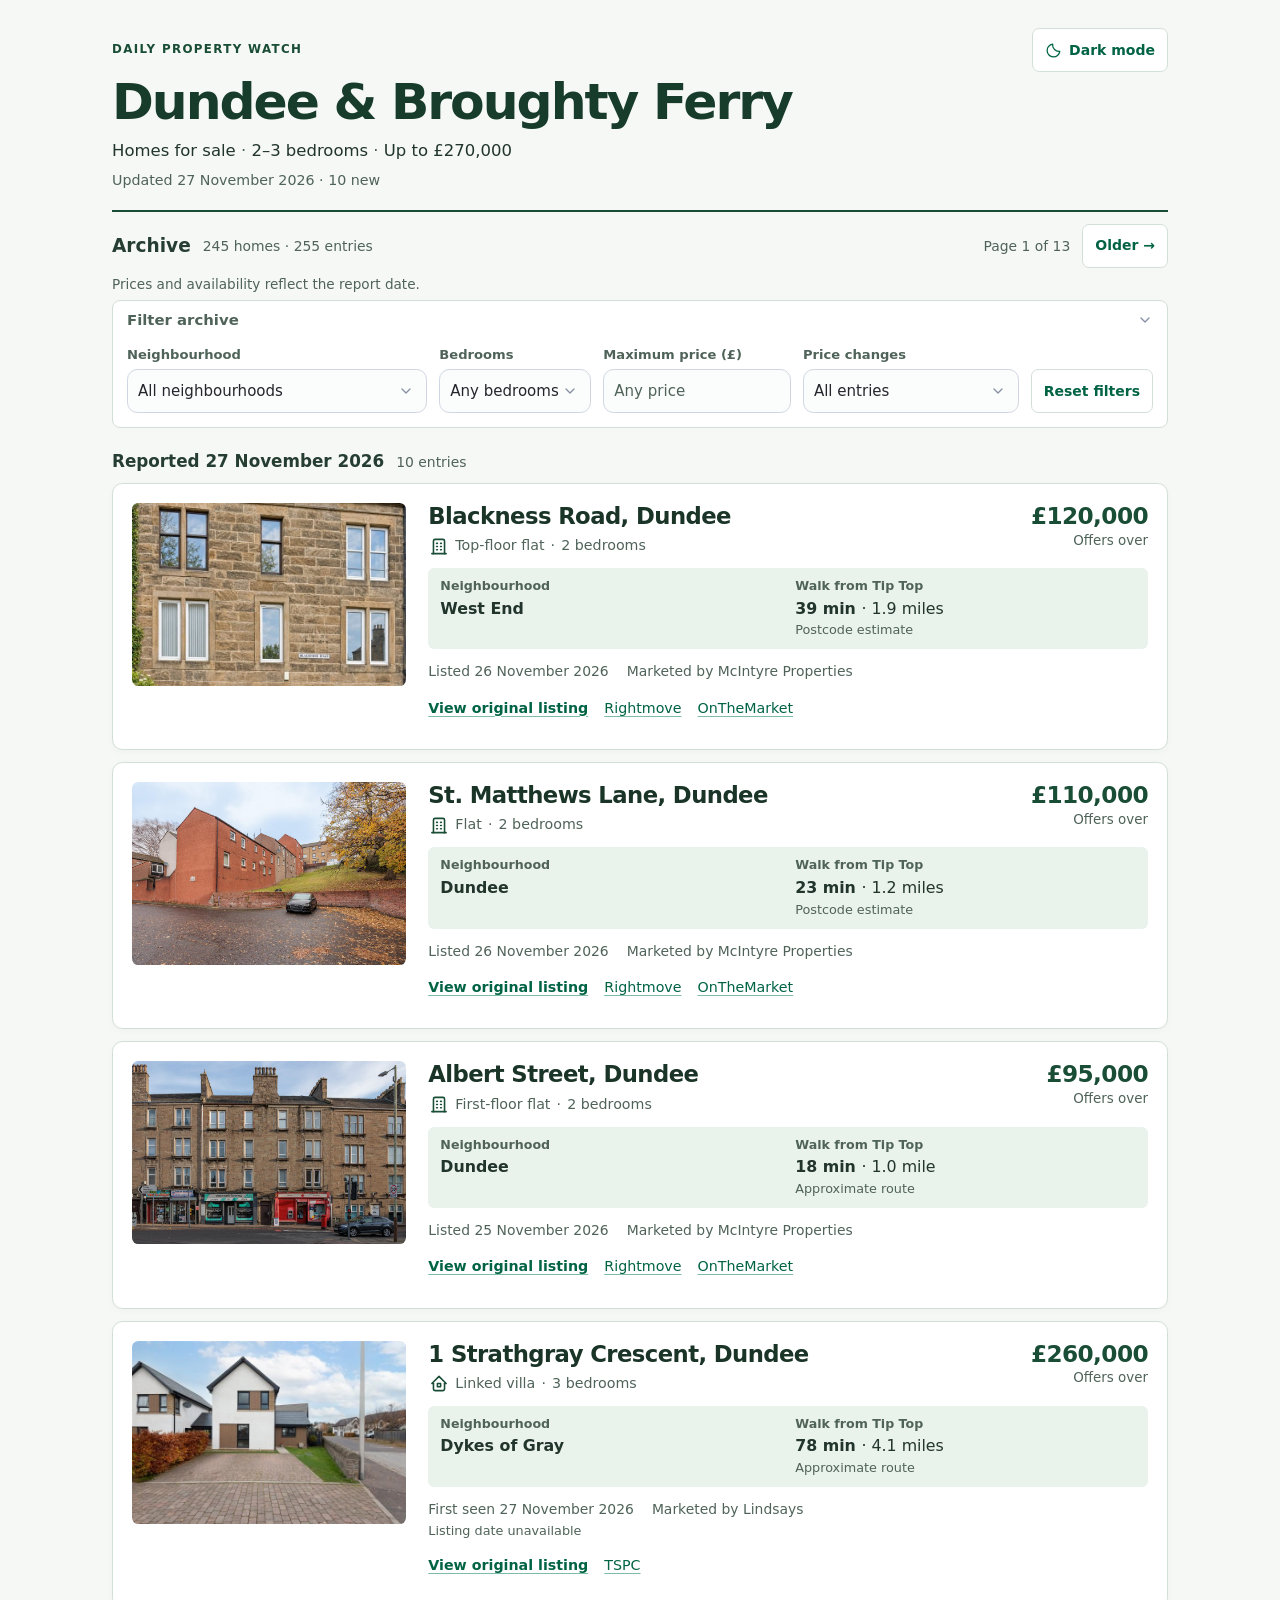
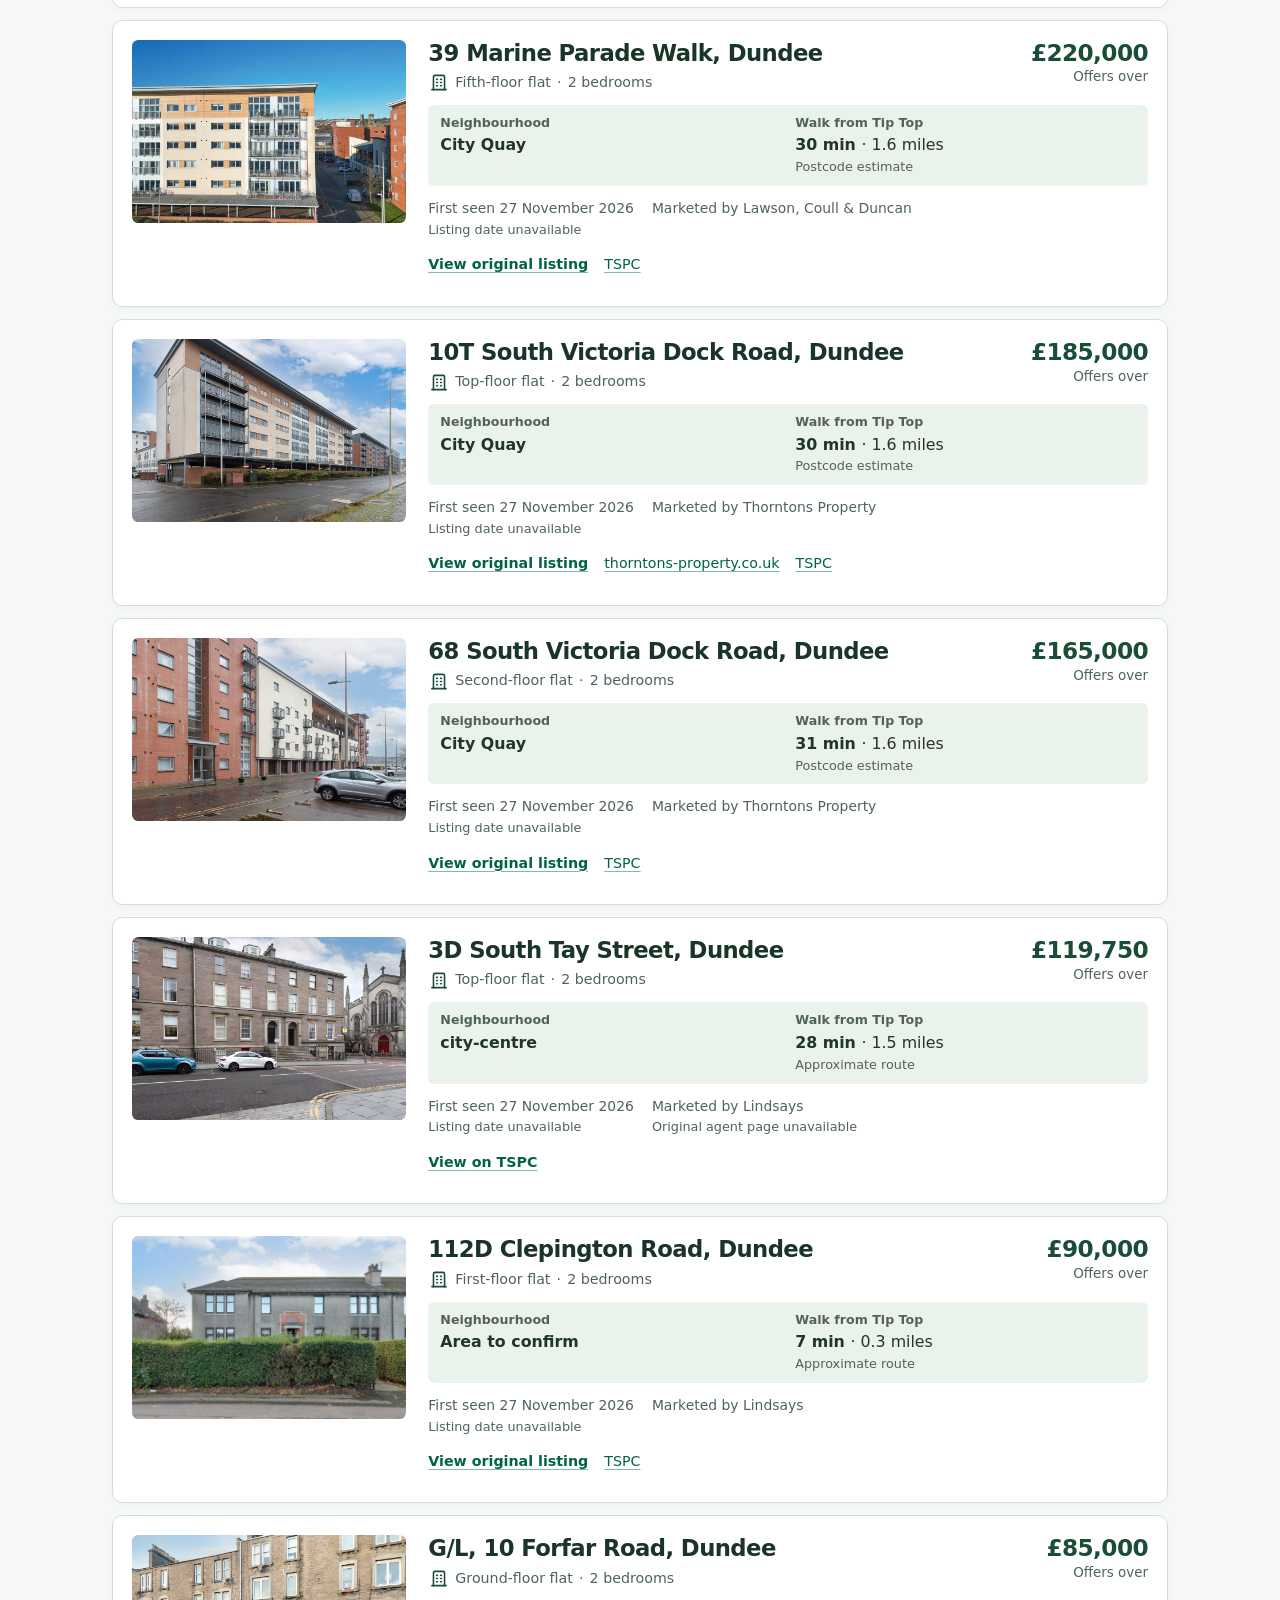
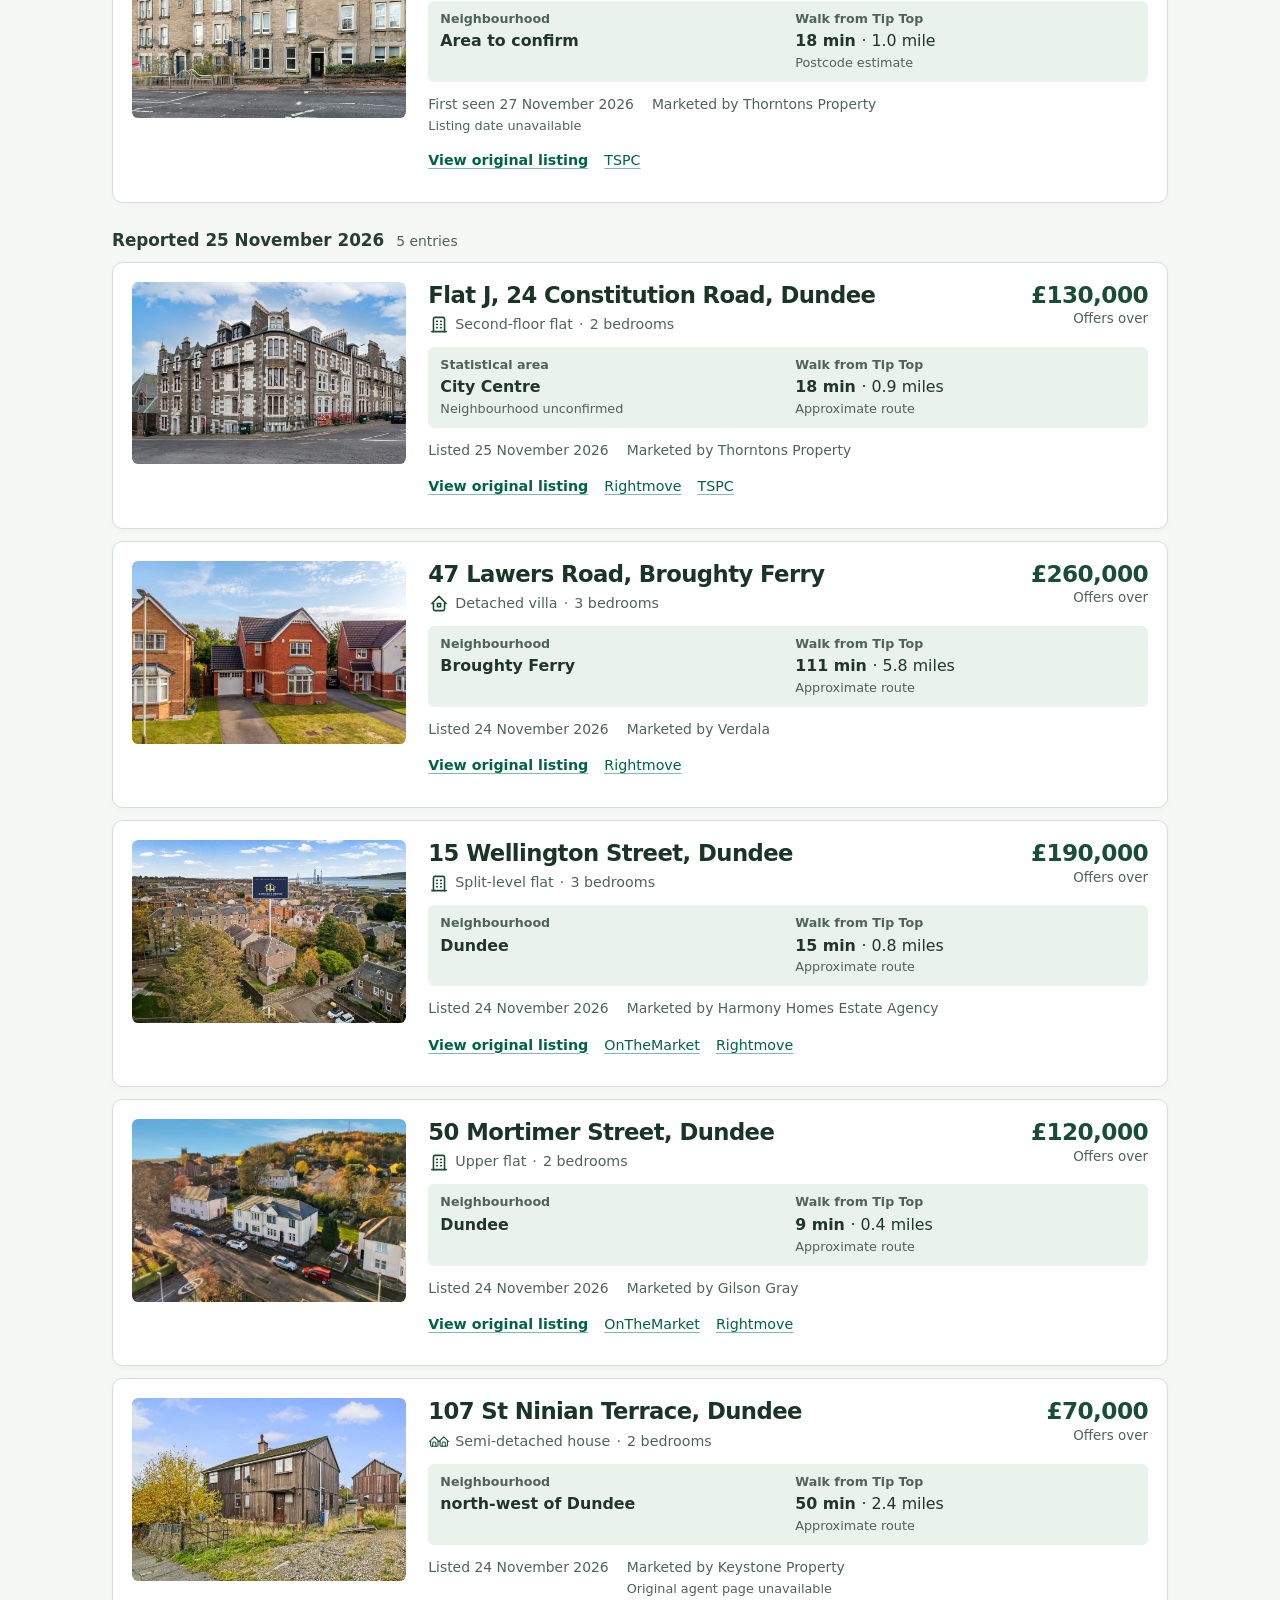
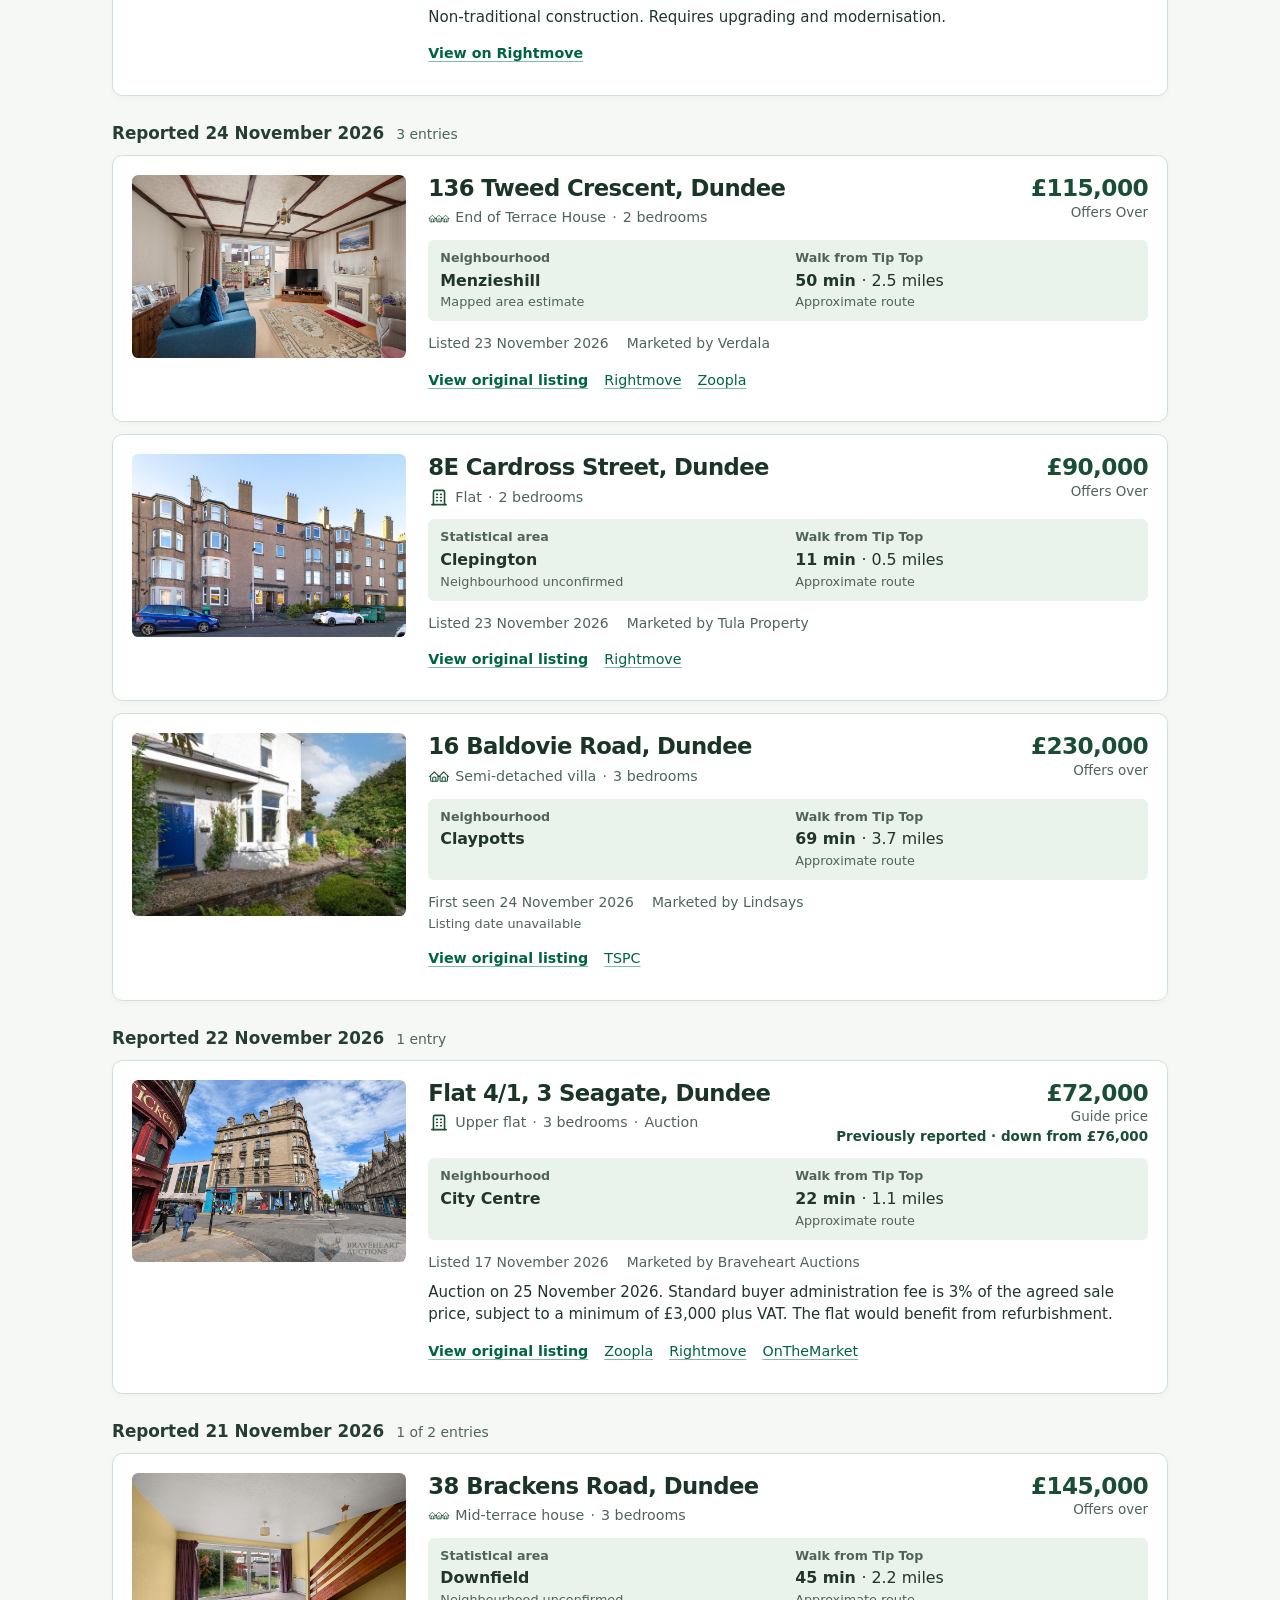
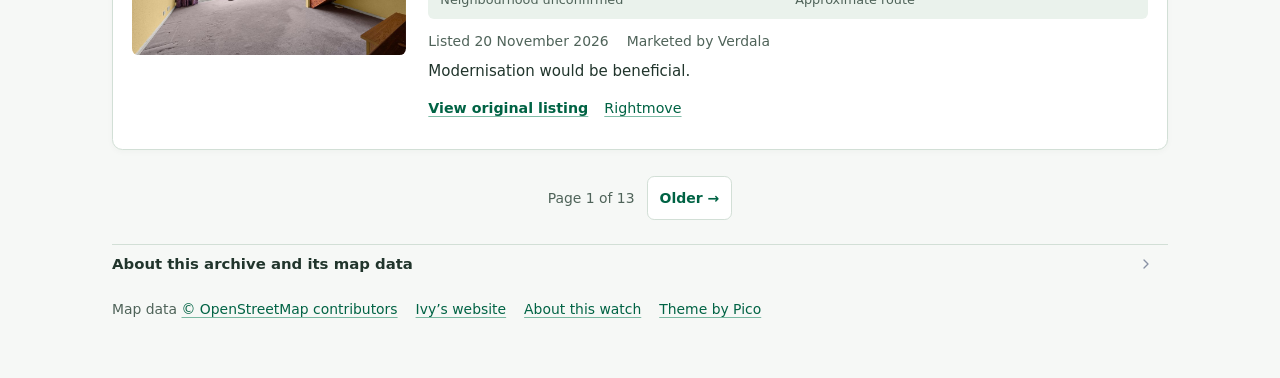
==== commit ed4c5c54: "Publish Dundee property report" ====
--- a/index.html
+++ b/index.html
@@ -1,107 +1,1031 @@
 <!doctype html>
-<html lang="en-GB" data-theme="light"><head><meta charset="utf-8"><meta name="viewport" content="width=device-width, initial-scale=1"><meta name="robots" content="noindex,follow"><meta name="theme-color" content="#147d59"><meta name="description" content="A daily archive of homes for sale in Dundee and Broughty Ferry with 2–3 bedrooms and advertised prices up to £270,000."><title>Dundee property watch</title>
-<link rel="icon" href="assets/favicon.svg" type="image/svg+xml"><script src="assets/theme.js?v=870e5515ad174629"></script><link rel="stylesheet" href="assets/pico.jade.min.css?v=dc3885c4785f04e3"><link rel="stylesheet" href="assets/report.css?v=8f64a7f69e3fd281"><script defer src="assets/archive.js?v=9dd3be0c944e0953"></script></head>
-<body><a class="skip-link" href="#properties">Skip to properties</a><main class="container">
-<header class="masthead"><div class="masthead-top"><p class="eyebrow">Daily property watch</p><button id="theme-toggle" class="theme-toggle" type="button" aria-pressed="false" hidden><svg viewBox="0 0 24 24" fill="none" stroke="currentColor" stroke-width="1.8" stroke-linecap="round" stroke-linejoin="round" aria-hidden="true"><path d="M20.9 13.2A9 9 0 0 1 10.8 3.1 9 9 0 1 0 20.9 13.2Z"/></svg><span>Dark mode</span></button></div>
-<h1>Dundee &amp; Broughty Ferry</h1><p class="criteria">Homes for sale <span>·</span> 2–3 bedrooms <span>·</span> Up to £270,000</p>
-<p class="update">Updated <time datetime="2026-11-25">25 November 2026</time> <span>· 5 new</span></p></header>
-<div class="archive-tools"><div class="archive-title"><h2>Archive</h2><p>235 homes · 245 entries</p></div><nav class="pagination" aria-label="Property pages"><span>Page 1 of 13</span><a href="page-2.html" rel="next">Older →</a></nav><p class="archive-note">Prices and availability reflect the report date.</p><div id="archive-filters" class="archive-filters" data-page="1" data-pages="13" data-total="245" data-version="b187348592343264" hidden>
-<details class="filter-panel"><summary>Filter archive <span class="filter-active-count" hidden></span></summary>
-<form class="filter-fields" aria-label="Filter archive" aria-controls="properties">
-<label class="filter-field"><span class="filter-label">Neighbourhood</span><select name="area"><option value="">All neighbourhoods</option><option value="ardler">Ardler</option><option value="balgay">Balgay</option><option value="balgillo">Balgillo</option><option value="ballumbie">Ballumbie</option><option value="barnhill">Barnhill</option><option value="baxter park">Baxter Park</option><option value="broughty ferry">Broughty Ferry</option><option value="central broughty ferry">Central Broughty Ferry</option><option value="central ferry">Central Ferry</option><option value="charleston">Charleston</option><option value="city centre">City Centre</option><option value="city quay">City Quay</option><option value="claypotts">Claypotts</option><option value="clepington">Clepington</option><option value="coldside">Coldside</option><option value="craigiebank">Craigiebank</option><option value="douglas">Douglas</option><option value="downfield">Downfield</option><option value="dryburgh">Dryburgh</option><option value="dundee">Dundee</option><option value="dykes of gray">Dykes of Gray</option><option value="eastport">Eastport</option><option value="fairmuir">Fairmuir</option><option value="fintry">Fintry</option><option value="hilltown">Hilltown</option><option value="hilltown / law">Hilltown / Law</option><option value="kirkton">Kirkton</option><option value="law">Law</option><option value="linlathen">Linlathen</option><option value="lochee">Lochee</option><option value="lochee east">Lochee East</option><option value="maryfield">Maryfield</option><option value="menzieshill">Menzieshill</option><option value="mid craigie">Mid Craigie</option><option value="north-west of dundee">north-west of Dundee</option><option value="panmurefield">Panmurefield</option><option value="pitkerro">Pitkerro</option><option value="riverside">Riverside</option><option value="st mary’s">St Mary’s</option><option value="stobswell">Stobswell</option><option value="strathmartine">Strathmartine</option><option value="west end">West End</option><option value="west ferry">West Ferry</option><option value="west ferry / broughty ferry">West Ferry / Broughty Ferry</option><option value="whitfield">Whitfield</option><option value="woodside">Woodside</option><option value="neighbourhood unconfirmed">Neighbourhood unconfirmed</option></select></label>
-<label class="filter-field"><span class="filter-label">Bedrooms</span><select name="beds"><option value="">Any bedrooms</option><option value="2">2 bedrooms</option><option value="3">3 bedrooms</option></select></label>
-<label class="filter-field"><span class="filter-label">Maximum price (£)</span><input type="number" name="price" inputmode="numeric" min="0" step="1" placeholder="Any price"></label>
-<label class="filter-field"><span class="filter-label">Price changes</span><select name="change"><option value="">All entries</option><option value="changed">All price changes</option><option value="reduced">Price reductions</option><option value="increased">Price increases</option></select></label>
-<div class="filter-actions"><button class="filter-reset" type="reset">Reset filters</button></div>
-</form></details>
-<div class="filter-feedback"><p id="filter-status" class="filter-status" role="status" aria-atomic="true"></p><button type="button" class="filter-retry" hidden>Retry</button></div>
-</div></div>
-<div id="properties" tabindex="-1"><section class="report-day" data-day="2026-11-25"><div class="day-heading"><h2>Reported <time datetime="2026-11-25">25 November 2026</time></h2><span data-day-count>5 entries</span></div><div data-cards><article class="property-card has-photo" data-area="neighbourhood unconfirmed" data-beds="2" data-price="130000" data-change="">
-<div class="card-heading"><div class="identity"><h3>Flat J, 24 Constitution Road, Dundee</h3><div class="property-summary"><span class="property-type type-flat"><svg viewBox="0 0 24 24" fill="none" stroke="currentColor" stroke-width="2" stroke-linecap="round" stroke-linejoin="round" aria-hidden="true" focusable="false"><path d="M3 21l18 0" /><path d="M9 8l1 0" /><path d="M9 12l1 0" /><path d="M9 16l1 0" /><path d="M14 8l1 0" /><path d="M14 12l1 0" /><path d="M14 16l1 0" /><path d="M5 21v-16a2 2 0 0 1 2 -2h10a2 2 0 0 1 2 2v16" /></svg><span>Second-floor flat</span></span><span>2 bedrooms</span></div></div><div class="asking"><span class="price">£130,000</span><span class="qualifier">Offers over</span></div></div>
-<dl class="property-location"><div class="area"><dt>Statistical area</dt><dd>City Centre<small>Neighbourhood unconfirmed</small></dd></div><div class="walking"><dt>Walk from Tip Top</dt><dd>18 min <span class="distance">· 0.9 miles</span><small>Approximate route</small></dd></div></dl><figure class="photo"><a href="https://thorntons-property.co.uk/Dundee/DD1/Flat-J-24-Constitution-Road-2-bedroom-Flat/" aria-label="View listing for Flat J, 24 Constitution Road, Dundee"><img src="images/5fd4055a30ac418ad89d3a8ec6e5fd7b3ce3dfeb92a1012f8878f3c961e11eb0.jpg" alt="Flat J, 24 Constitution Road, Dundee" loading="lazy" decoding="async" width="640" height="427" onerror="this.closest('article').classList.remove('has-photo');this.closest('figure').remove()"></a></figure>
-<div class="card-detail"><div class="listing-meta"><p class="date">Listed <time datetime="2026-11-25">25 November 2026</time></p><p class="agent">Marketed by Thorntons Property</p></div>
-<nav class="links" aria-label="Listings for Flat J, 24 Constitution Road, Dundee"><a class="original" href="https://thorntons-property.co.uk/Dundee/DD1/Flat-J-24-Constitution-Road-2-bedroom-Flat/" rel="noopener noreferrer">View original listing</a><a href="https://www.rightmove.co.uk/properties/95821692" rel="noopener noreferrer">Rightmove</a><a href="https://tspc.co.uk/property/2-Bed-Second-Floor-Flat-For-Sale-Flat-J-24-Constitution-Road-Dundee-DD1-1LD" rel="noopener noreferrer">TSPC</a></nav></div></article><article class="property-card has-photo" data-area="broughty ferry" data-beds="3" data-price="260000" data-change="">
-<div class="card-heading"><div class="identity"><h3>47 Lawers Road, Broughty Ferry</h3><div class="property-summary"><span class="property-type type-detached"><svg viewBox="0 0 24 24" fill="none" stroke="currentColor" stroke-width="2" stroke-linecap="round" stroke-linejoin="round" aria-hidden="true" focusable="false"><path d="M5 12l-2 0l9 -9l9 9l-2 0" /><path d="M5 12v7a2 2 0 0 0 2 2h10a2 2 0 0 0 2 -2v-7" /><path d="M10 12h4v4h-4l0 -4" /></svg><span>Detached villa</span></span><span>3 bedrooms</span></div></div><div class="asking"><span class="price">£260,000</span><span class="qualifier">Offers over</span></div></div>
-<dl class="property-location"><div class="area"><dt>Neighbourhood</dt><dd>Broughty Ferry</dd></div><div class="walking"><dt>Walk from Tip Top</dt><dd>111 min <span class="distance">· 5.8 miles</span><small>Approximate route</small></dd></div></dl><figure class="photo"><a href="https://verdala.co.uk/property/47-lawers-road-broughty-ferry-dd5-3tq/" aria-label="View listing for 47 Lawers Road, Broughty Ferry"><img src="images/c074464dd553b641cef5e3d02e1762af85ac01cc42dbcc2ddf0948c43668c216.jpg" alt="47 Lawers Road, Broughty Ferry" loading="lazy" decoding="async" width="640" height="427" onerror="this.closest('article').classList.remove('has-photo');this.closest('figure').remove()"></a></figure>
-<div class="card-detail"><div class="listing-meta"><p class="date">Listed <time datetime="2026-11-24">24 November 2026</time></p><p class="agent">Marketed by Verdala</p></div>
-<nav class="links" aria-label="Listings for 47 Lawers Road, Broughty Ferry"><a class="original" href="https://verdala.co.uk/property/47-lawers-road-broughty-ferry-dd5-3tq/" rel="noopener noreferrer">View original listing</a><a href="https://www.rightmove.co.uk/properties/95812257" rel="noopener noreferrer">Rightmove</a></nav></div></article><article class="property-card has-photo" data-area="dundee" data-beds="3" data-price="190000" data-change="">
-<div class="card-heading"><div class="identity"><h3>15 Wellington Street, Dundee</h3><div class="property-summary"><span class="property-type type-flat"><svg viewBox="0 0 24 24" fill="none" stroke="currentColor" stroke-width="2" stroke-linecap="round" stroke-linejoin="round" aria-hidden="true" focusable="false"><path d="M3 21l18 0" /><path d="M9 8l1 0" /><path d="M9 12l1 0" /><path d="M9 16l1 0" /><path d="M14 8l1 0" /><path d="M14 12l1 0" /><path d="M14 16l1 0" /><path d="M5 21v-16a2 2 0 0 1 2 -2h10a2 2 0 0 1 2 2v16" /></svg><span>Split-level flat</span></span><span>3 bedrooms</span></div></div><div class="asking"><span class="price">£190,000</span><span class="qualifier">Offers over</span></div></div>
-<dl class="property-location"><div class="area"><dt>Neighbourhood</dt><dd>Dundee</dd></div><div class="walking"><dt>Walk from Tip Top</dt><dd>15 min <span class="distance">· 0.8 miles</span><small>Approximate route</small></dd></div></dl><figure class="photo"><a href="https://www.harmonyhomesestateagency.com/properties-for-sale/property/3598-wellington-street-dundee" aria-label="View listing for 15 Wellington Street, Dundee"><img src="images/dd07e17183e1fe8c665adf5c727f7849e73197d4733f150f3bc9310f574d77d5.jpg" alt="15 Wellington Street, Dundee" loading="lazy" decoding="async" width="640" height="427" onerror="this.closest('article').classList.remove('has-photo');this.closest('figure').remove()"></a></figure>
-<div class="card-detail"><div class="listing-meta"><p class="date">Listed <time datetime="2026-11-24">24 November 2026</time></p><p class="agent">Marketed by Harmony Homes Estate Agency</p></div>
-<nav class="links" aria-label="Listings for 15 Wellington Street, Dundee"><a class="original" href="https://www.harmonyhomesestateagency.com/properties-for-sale/property/3598-wellington-street-dundee" rel="noopener noreferrer">View original listing</a><a href="https://www.onthemarket.com/details/20813011/" rel="noopener noreferrer">OnTheMarket</a><a href="https://www.rightmove.co.uk/properties/95815131" rel="noopener noreferrer">Rightmove</a></nav></div></article><article class="property-card has-photo" data-area="dundee" data-beds="2" data-price="120000" data-change="">
-<div class="card-heading"><div class="identity"><h3>50 Mortimer Street, Dundee</h3><div class="property-summary"><span class="property-type type-flat"><svg viewBox="0 0 24 24" fill="none" stroke="currentColor" stroke-width="2" stroke-linecap="round" stroke-linejoin="round" aria-hidden="true" focusable="false"><path d="M3 21l18 0" /><path d="M9 8l1 0" /><path d="M9 12l1 0" /><path d="M9 16l1 0" /><path d="M14 8l1 0" /><path d="M14 12l1 0" /><path d="M14 16l1 0" /><path d="M5 21v-16a2 2 0 0 1 2 -2h10a2 2 0 0 1 2 2v16" /></svg><span>Upper flat</span></span><span>2 bedrooms</span></div></div><div class="asking"><span class="price">£120,000</span><span class="qualifier">Offers over</span></div></div>
-<dl class="property-location"><div class="area"><dt>Neighbourhood</dt><dd>Dundee</dd></div><div class="walking"><dt>Walk from Tip Top</dt><dd>9 min <span class="distance">· 0.4 miles</span><small>Approximate route</small></dd></div></dl><figure class="photo"><a href="https://gilsongray.co.uk/property/mortimer-street-P298860-266" aria-label="View listing for 50 Mortimer Street, Dundee"><img src="images/7e90e28d3eb3c3539f8ec8bec0a94d9d337c3ccbfb7447fbc7fec2764cb2d33a.jpg" alt="50 Mortimer Street, Dundee" loading="lazy" decoding="async" width="640" height="427" onerror="this.closest('article').classList.remove('has-photo');this.closest('figure').remove()"></a></figure>
-<div class="card-detail"><div class="listing-meta"><p class="date">Listed <time datetime="2026-11-24">24 November 2026</time></p><p class="agent">Marketed by Gilson Gray</p></div>
-<nav class="links" aria-label="Listings for 50 Mortimer Street, Dundee"><a class="original" href="https://gilsongray.co.uk/property/mortimer-street-P298860-266" rel="noopener noreferrer">View original listing</a><a href="https://www.onthemarket.com/details/20812487/" rel="noopener noreferrer">OnTheMarket</a><a href="https://www.rightmove.co.uk/properties/95811459" rel="noopener noreferrer">Rightmove</a></nav></div></article><article class="property-card has-photo" data-area="north-west of dundee" data-beds="2" data-price="70000" data-change="">
-<div class="card-heading"><div class="identity"><h3>107 St Ninian Terrace, Dundee</h3><div class="property-summary"><span class="property-type type-semi"><svg viewBox="0 0 28 24" fill="none" stroke="currentColor" stroke-width="2" stroke-linecap="round" stroke-linejoin="round" aria-hidden="true" focusable="false"><g transform="translate(0 4) scale(.67)"><path d="M5 12l-2 0l9 -9l9 9l-2 0" /><path d="M5 12v7a2 2 0 0 0 2 2h10a2 2 0 0 0 2 -2v-7" /><path d="M9 21v-6a2 2 0 0 1 2 -2h2a2 2 0 0 1 2 2v6" /></g><g transform="translate(12 4) scale(.67)"><path d="M5 12l-2 0l9 -9l9 9l-2 0" /><path d="M5 12v7a2 2 0 0 0 2 2h10a2 2 0 0 0 2 -2v-7" /><path d="M9 21v-6a2 2 0 0 1 2 -2h2a2 2 0 0 1 2 2v6" /></g></svg><span>Semi-detached house</span></span><span>2 bedrooms</span></div></div><div class="asking"><span class="price">£70,000</span><span class="qualifier">Offers over</span></div></div>
-<dl class="property-location"><div class="area"><dt>Neighbourhood</dt><dd>north-west of Dundee</dd></div><div class="walking"><dt>Walk from Tip Top</dt><dd>50 min <span class="distance">· 2.4 miles</span><small>Approximate route</small></dd></div></dl><figure class="photo"><a href="https://www.rightmove.co.uk/properties/95788149" aria-label="View listing for 107 St Ninian Terrace, Dundee"><img src="images/5e937d963e1fb4b4df0cc7b04c6b2c816da50848626bf57fe65d8d10c7d8a0d8.jpg" alt="107 St Ninian Terrace, Dundee" loading="lazy" decoding="async" width="640" height="427" onerror="this.closest('article').classList.remove('has-photo');this.closest('figure').remove()"></a></figure>
-<div class="card-detail"><div class="listing-meta"><p class="date">Listed <time datetime="2026-11-24">24 November 2026</time></p><p class="agent">Marketed by Keystone Property<span class="date-note">Original agent page unavailable</span></p></div><p class="notes">Non-traditional construction. Requires upgrading and modernisation.</p>
-<nav class="links" aria-label="Listings for 107 St Ninian Terrace, Dundee"><a class="original" href="https://www.rightmove.co.uk/properties/95788149" rel="noopener noreferrer">View on Rightmove</a></nav></div></article></div></section><section class="report-day" data-day="2026-11-24"><div class="day-heading"><h2>Reported <time datetime="2026-11-24">24 November 2026</time></h2><span data-day-count>3 entries</span></div><div data-cards><article class="property-card has-photo" data-area="menzieshill" data-beds="2" data-price="115000" data-change="">
-<div class="card-heading"><div class="identity"><h3>136 Tweed Crescent, Dundee</h3><div class="property-summary"><span class="property-type type-terrace"><svg viewBox="0 0 30 24" fill="none" stroke="currentColor" stroke-width="2" stroke-linecap="round" stroke-linejoin="round" aria-hidden="true" focusable="false"><g transform="translate(0 6) scale(.5)"><path d="M5 12l-2 0l9 -9l9 9l-2 0" /><path d="M5 12v7a2 2 0 0 0 2 2h10a2 2 0 0 0 2 -2v-7" /><path d="M9 21v-6a2 2 0 0 1 2 -2h2a2 2 0 0 1 2 2v6" /></g><g transform="translate(9 6) scale(.5)"><path d="M5 12l-2 0l9 -9l9 9l-2 0" /><path d="M5 12v7a2 2 0 0 0 2 2h10a2 2 0 0 0 2 -2v-7" /><path d="M9 21v-6a2 2 0 0 1 2 -2h2a2 2 0 0 1 2 2v6" /></g><g transform="translate(18 6) scale(.5)"><path d="M5 12l-2 0l9 -9l9 9l-2 0" /><path d="M5 12v7a2 2 0 0 0 2 2h10a2 2 0 0 0 2 -2v-7" /><path d="M9 21v-6a2 2 0 0 1 2 -2h2a2 2 0 0 1 2 2v6" /></g></svg><span>End of Terrace House</span></span><span>2 bedrooms</span></div></div><div class="asking"><span class="price">£115,000</span><span class="qualifier">Offers Over</span></div></div>
-<dl class="property-location"><div class="area"><dt>Neighbourhood</dt><dd>Menzieshill<small>Mapped area estimate</small></dd></div><div class="walking"><dt>Walk from Tip Top</dt><dd>50 min <span class="distance">· 2.5 miles</span><small>Approximate route</small></dd></div></dl><figure class="photo"><a href="https://verdala.co.uk/property/tweed-crescent-dundee-dd2/" aria-label="View listing for 136 Tweed Crescent, Dundee"><img src="images/bc630a2559f70cc014685bc3609f7f2442357af247f0e990154cfde43528af5f.jpg" alt="136 Tweed Crescent, Dundee" loading="lazy" decoding="async" width="640" height="427" onerror="this.closest('article').classList.remove('has-photo');this.closest('figure').remove()"></a></figure>
-<div class="card-detail"><div class="listing-meta"><p class="date">Listed <time datetime="2026-11-23">23 November 2026</time></p><p class="agent">Marketed by Verdala</p></div>
-<nav class="links" aria-label="Listings for 136 Tweed Crescent, Dundee"><a class="original" href="https://verdala.co.uk/property/tweed-crescent-dundee-dd2/" rel="noopener noreferrer">View original listing</a><a href="https://www.rightmove.co.uk/properties/95763294" rel="noopener noreferrer">Rightmove</a><a href="https://www.zoopla.co.uk/for-sale/details/74832721/" rel="noopener noreferrer">Zoopla</a></nav></div></article><article class="property-card has-photo" data-area="neighbourhood unconfirmed" data-beds="2" data-price="90000" data-change="">
-<div class="card-heading"><div class="identity"><h3>8E Cardross Street, Dundee</h3><div class="property-summary"><span class="property-type type-flat"><svg viewBox="0 0 24 24" fill="none" stroke="currentColor" stroke-width="2" stroke-linecap="round" stroke-linejoin="round" aria-hidden="true" focusable="false"><path d="M3 21l18 0" /><path d="M9 8l1 0" /><path d="M9 12l1 0" /><path d="M9 16l1 0" /><path d="M14 8l1 0" /><path d="M14 12l1 0" /><path d="M14 16l1 0" /><path d="M5 21v-16a2 2 0 0 1 2 -2h10a2 2 0 0 1 2 2v16" /></svg><span>Flat</span></span><span>2 bedrooms</span></div></div><div class="asking"><span class="price">£90,000</span><span class="qualifier">Offers Over</span></div></div>
-<dl class="property-location"><div class="area"><dt>Statistical area</dt><dd>Clepington<small>Neighbourhood unconfirmed</small></dd></div><div class="walking"><dt>Walk from Tip Top</dt><dd>11 min <span class="distance">· 0.5 miles</span><small>Approximate route</small></dd></div></dl><figure class="photo"><a href="https://tulaproperty.co.uk/property/8e-cardross-street-dundee-dd4-9aa/" aria-label="View listing for 8E Cardross Street, Dundee"><img src="images/e4f0a677bd74b03f0ccc87612d6e43f936334f654061de95843b61a65ebb1f48.jpg" alt="8E Cardross Street, Dundee" loading="lazy" decoding="async" width="640" height="427" onerror="this.closest('article').classList.remove('has-photo');this.closest('figure').remove()"></a></figure>
-<div class="card-detail"><div class="listing-meta"><p class="date">Listed <time datetime="2026-11-23">23 November 2026</time></p><p class="agent">Marketed by Tula Property</p></div>
-<nav class="links" aria-label="Listings for 8E Cardross Street, Dundee"><a class="original" href="https://tulaproperty.co.uk/property/8e-cardross-street-dundee-dd4-9aa/" rel="noopener noreferrer">View original listing</a><a href="https://www.rightmove.co.uk/properties/95762634" rel="noopener noreferrer">Rightmove</a></nav></div></article><article class="property-card has-photo" data-area="claypotts" data-beds="3" data-price="230000" data-change="">
-<div class="card-heading"><div class="identity"><h3>16 Baldovie Road, Dundee</h3><div class="property-summary"><span class="property-type type-semi"><svg viewBox="0 0 28 24" fill="none" stroke="currentColor" stroke-width="2" stroke-linecap="round" stroke-linejoin="round" aria-hidden="true" focusable="false"><g transform="translate(0 4) scale(.67)"><path d="M5 12l-2 0l9 -9l9 9l-2 0" /><path d="M5 12v7a2 2 0 0 0 2 2h10a2 2 0 0 0 2 -2v-7" /><path d="M9 21v-6a2 2 0 0 1 2 -2h2a2 2 0 0 1 2 2v6" /></g><g transform="translate(12 4) scale(.67)"><path d="M5 12l-2 0l9 -9l9 9l-2 0" /><path d="M5 12v7a2 2 0 0 0 2 2h10a2 2 0 0 0 2 -2v-7" /><path d="M9 21v-6a2 2 0 0 1 2 -2h2a2 2 0 0 1 2 2v6" /></g></svg><span>Semi-detached villa</span></span><span>3 bedrooms</span></div></div><div class="asking"><span class="price">£230,000</span><span class="qualifier">Offers over</span></div></div>
-<dl class="property-location"><div class="area"><dt>Neighbourhood</dt><dd>Claypotts</dd></div><div class="walking"><dt>Walk from Tip Top</dt><dd>69 min <span class="distance">· 3.7 miles</span><small>Approximate route</small></dd></div></dl><figure class="photo"><a href="https://property.lindsays.co.uk/for-sale/16-baldovie-road-dundee-dd4-8ud" aria-label="View listing for 16 Baldovie Road, Dundee"><img src="images/7631e185457c58cdd991485325160a09db29c7dea1a17d357653389324396c99.jpg" alt="16 Baldovie Road, Dundee" loading="lazy" decoding="async" width="640" height="427" onerror="this.closest('article').classList.remove('has-photo');this.closest('figure').remove()"></a></figure>
-<div class="card-detail"><div class="listing-meta"><p class="date">First seen <time datetime="2026-11-24">24 November 2026</time><span class="date-note">Listing date unavailable</span></p><p class="agent">Marketed by Lindsays</p></div>
-<nav class="links" aria-label="Listings for 16 Baldovie Road, Dundee"><a class="original" href="https://property.lindsays.co.uk/for-sale/16-baldovie-road-dundee-dd4-8ud" rel="noopener noreferrer">View original listing</a><a href="https://tspc.co.uk/property/3-Bed-Semi-Detached-Villa-For-Sale-16-Baldovie-Road-Dundee-DD4-8UD/" rel="noopener noreferrer">TSPC</a></nav></div></article></div></section><section class="report-day" data-day="2026-11-22"><div class="day-heading"><h2>Reported <time datetime="2026-11-22">22 November 2026</time></h2><span data-day-count>1 entry</span></div><div data-cards><article class="property-card has-photo" data-area="city centre" data-beds="3" data-price="72000" data-change="reduced">
-<div class="card-heading"><div class="identity"><h3>Flat 4/1, 3 Seagate, Dundee</h3><div class="property-summary"><span class="property-type type-flat"><svg viewBox="0 0 24 24" fill="none" stroke="currentColor" stroke-width="2" stroke-linecap="round" stroke-linejoin="round" aria-hidden="true" focusable="false"><path d="M3 21l18 0" /><path d="M9 8l1 0" /><path d="M9 12l1 0" /><path d="M9 16l1 0" /><path d="M14 8l1 0" /><path d="M14 12l1 0" /><path d="M14 16l1 0" /><path d="M5 21v-16a2 2 0 0 1 2 -2h10a2 2 0 0 1 2 2v16" /></svg><span>Upper flat</span></span><span>3 bedrooms</span><span>Auction</span></div></div><div class="asking"><span class="price">£72,000</span><span class="qualifier">Guide price</span><span class="price-change">Previously reported · down from £76,000</span></div></div>
-<dl class="property-location"><div class="area"><dt>Neighbourhood</dt><dd>City Centre</dd></div><div class="walking"><dt>Walk from Tip Top</dt><dd>22 min <span class="distance">· 1.1 miles</span><small>Approximate route</small></dd></div></dl><figure class="photo"><a href="https://braveheartauctions.co.uk/product/flat-4-1-3-seagate-dundee-city-of-dundee-dd1-2eq/" aria-label="View listing for Flat 4/1, 3 Seagate, Dundee"><img src="images/d03314dcc98096d0c2db609fb06de865640f18647ee72623d8b67aed541f7daa.jpg" alt="Flat 4/1, 3 Seagate, Dundee" loading="lazy" decoding="async" width="640" height="427" onerror="this.closest('article').classList.remove('has-photo');this.closest('figure').remove()"></a></figure>
-<div class="card-detail"><div class="listing-meta"><p class="date">Listed <time datetime="2026-11-17">17 November 2026</time></p><p class="agent">Marketed by Braveheart Auctions</p></div><p class="notes">Auction on 25 November 2026. Standard buyer administration fee is 3% of the agreed sale price, subject to a minimum of £3,000 plus VAT. The flat would benefit from refurbishment.</p>
-<nav class="links" aria-label="Listings for Flat 4/1, 3 Seagate, Dundee"><a class="original" href="https://braveheartauctions.co.uk/product/flat-4-1-3-seagate-dundee-city-of-dundee-dd1-2eq/" rel="noopener noreferrer">View original listing</a><a href="https://www.zoopla.co.uk/for-sale/details/74785672/" rel="noopener noreferrer">Zoopla</a><a href="https://www.rightmove.co.uk/properties/95556162" rel="noopener noreferrer">Rightmove</a><a href="https://www.onthemarket.com/details/20770230/" rel="noopener noreferrer">OnTheMarket</a></nav></div></article></div></section><section class="report-day" data-day="2026-11-21"><div class="day-heading"><h2>Reported <time datetime="2026-11-21">21 November 2026</time></h2><span data-day-count>2 entries</span></div><div data-cards><article class="property-card has-photo" data-area="neighbourhood unconfirmed" data-beds="3" data-price="145000" data-change="">
-<div class="card-heading"><div class="identity"><h3>38 Brackens Road, Dundee</h3><div class="property-summary"><span class="property-type type-terrace"><svg viewBox="0 0 30 24" fill="none" stroke="currentColor" stroke-width="2" stroke-linecap="round" stroke-linejoin="round" aria-hidden="true" focusable="false"><g transform="translate(0 6) scale(.5)"><path d="M5 12l-2 0l9 -9l9 9l-2 0" /><path d="M5 12v7a2 2 0 0 0 2 2h10a2 2 0 0 0 2 -2v-7" /><path d="M9 21v-6a2 2 0 0 1 2 -2h2a2 2 0 0 1 2 2v6" /></g><g transform="translate(9 6) scale(.5)"><path d="M5 12l-2 0l9 -9l9 9l-2 0" /><path d="M5 12v7a2 2 0 0 0 2 2h10a2 2 0 0 0 2 -2v-7" /><path d="M9 21v-6a2 2 0 0 1 2 -2h2a2 2 0 0 1 2 2v6" /></g><g transform="translate(18 6) scale(.5)"><path d="M5 12l-2 0l9 -9l9 9l-2 0" /><path d="M5 12v7a2 2 0 0 0 2 2h10a2 2 0 0 0 2 -2v-7" /><path d="M9 21v-6a2 2 0 0 1 2 -2h2a2 2 0 0 1 2 2v6" /></g></svg><span>Mid-terrace house</span></span><span>3 bedrooms</span></div></div><div class="asking"><span class="price">£145,000</span><span class="qualifier">Offers over</span></div></div>
-<dl class="property-location"><div class="area"><dt>Statistical area</dt><dd>Downfield<small>Neighbourhood unconfirmed</small></dd></div><div class="walking"><dt>Walk from Tip Top</dt><dd>45 min <span class="distance">· 2.2 miles</span><small>Approximate route</small></dd></div></dl><figure class="photo"><a href="https://verdala.co.uk/property/brackens-road-dundee-dd3/" aria-label="View listing for 38 Brackens Road, Dundee"><img src="images/4eecf4105f2d9f4a084114e2ce500e0341ba165ae804aa667198a7e3262b22c2.jpg" alt="38 Brackens Road, Dundee" loading="lazy" decoding="async" width="640" height="427" onerror="this.closest('article').classList.remove('has-photo');this.closest('figure').remove()"></a></figure>
-<div class="card-detail"><div class="listing-meta"><p class="date">Listed <time datetime="2026-11-20">20 November 2026</time></p><p class="agent">Marketed by Verdala</p></div><p class="notes">Modernisation would be beneficial.</p>
-<nav class="links" aria-label="Listings for 38 Brackens Road, Dundee"><a class="original" href="https://verdala.co.uk/property/brackens-road-dundee-dd3/" rel="noopener noreferrer">View original listing</a><a href="https://www.rightmove.co.uk/properties/95703822" rel="noopener noreferrer">Rightmove</a></nav></div></article><article class="property-card has-photo" data-area="hilltown" data-beds="3" data-price="94500" data-change="increased">
-<div class="card-heading"><div class="identity"><h3>Flat Q, 13 North Ellen Street, Dundee</h3><div class="property-summary"><span class="property-type type-flat"><svg viewBox="0 0 24 24" fill="none" stroke="currentColor" stroke-width="2" stroke-linecap="round" stroke-linejoin="round" aria-hidden="true" focusable="false"><path d="M3 21l18 0" /><path d="M9 8l1 0" /><path d="M9 12l1 0" /><path d="M9 16l1 0" /><path d="M14 8l1 0" /><path d="M14 12l1 0" /><path d="M14 16l1 0" /><path d="M5 21v-16a2 2 0 0 1 2 -2h10a2 2 0 0 1 2 2v16" /></svg><span>Top-floor flat</span></span><span>3 bedrooms</span></div></div><div class="asking"><span class="price">£94,500</span><span class="qualifier">Fixed price</span><span class="price-change">Previously reported · up from £80,000</span></div></div>
-<dl class="property-location"><div class="area"><dt>Neighbourhood</dt><dd>Hilltown</dd></div><div class="walking"><dt>Walk from Tip Top</dt><dd>11 min <span class="distance">· 0.6 miles</span><small>Postcode estimate</small></dd></div></dl><figure class="photo"><a href="https://thorntons-property.co.uk/Dundee/DD3/Flat-Q-13-North-Ellen-Street-3-bedroom-Flat" aria-label="View listing for Flat Q, 13 North Ellen Street, Dundee"><img src="images/d58a6dfaf129fd16b2122d5005085c3bd56494649f968ebe33f9e79768adcf43.jpg" alt="Flat Q, 13 North Ellen Street, Dundee" loading="lazy" decoding="async" width="640" height="427" onerror="this.closest('article').classList.remove('has-photo');this.closest('figure').remove()"></a></figure>
-<div class="card-detail"><div class="listing-meta"><p class="date">Listed <time datetime="2026-11-11">11 November 2026</time></p><p class="agent">Marketed by Thorntons Property</p></div>
-<nav class="links" aria-label="Listings for Flat Q, 13 North Ellen Street, Dundee"><a class="original" href="https://thorntons-property.co.uk/Dundee/DD3/Flat-Q-13-North-Ellen-Street-3-bedroom-Flat" rel="noopener noreferrer">View original listing</a><a href="https://www.auctionhouse.co.uk/scotland/auction/lot/154701" rel="noopener noreferrer">auctionhouse.co.uk</a><a href="https://www.s1homes.com/property-for-sale/Flat/20261112015008192" rel="noopener noreferrer">s1homes</a><a href="https://www.zoopla.co.uk/for-sale/details/74742575/" rel="noopener noreferrer">Zoopla</a><a href="https://tspc.co.uk/property/3-Bed-Top-Floor-Flat-For-Sale-Flat-Q-13-North-Ellen-Street-Dundee-DD3-7DF/" rel="noopener noreferrer">TSPC</a></nav></div></article></div></section><section class="report-day" data-day="2026-11-20"><div class="day-heading"><h2>Reported <time datetime="2026-11-20">20 November 2026</time></h2><span data-day-count>7 entries</span></div><div data-cards><article class="property-card has-photo" data-area="hilltown" data-beds="2" data-price="75000" data-change="">
-<div class="card-heading"><div class="identity"><h3>Flat G, 13 North Ellen Street, Dundee</h3><div class="property-summary"><span class="property-type type-flat"><svg viewBox="0 0 24 24" fill="none" stroke="currentColor" stroke-width="2" stroke-linecap="round" stroke-linejoin="round" aria-hidden="true" focusable="false"><path d="M3 21l18 0" /><path d="M9 8l1 0" /><path d="M9 12l1 0" /><path d="M9 16l1 0" /><path d="M14 8l1 0" /><path d="M14 12l1 0" /><path d="M14 16l1 0" /><path d="M5 21v-16a2 2 0 0 1 2 -2h10a2 2 0 0 1 2 2v16" /></svg><span>Top-floor flat</span></span><span>2 bedrooms</span></div></div><div class="asking"><span class="price">£75,000</span><span class="qualifier">Offers over</span></div></div>
-<dl class="property-location"><div class="area"><dt>Neighbourhood</dt><dd>Hilltown</dd></div><div class="walking"><dt>Walk from Tip Top</dt><dd>12 min <span class="distance">· 0.6 miles</span><small>Approximate route</small></dd></div></dl><figure class="photo"><a href="https://thorntons-property.co.uk/Dundee/DD3/Flat-G-13-North-Ellen-Street-2-bedroom-Flat" aria-label="View listing for Flat G, 13 North Ellen Street, Dundee"><img src="images/97de607aa541b96c0413b75466202d32ef4377575a27dc2436bbafc9b9226f30.jpg" alt="Flat G, 13 North Ellen Street, Dundee" loading="lazy" decoding="async" width="640" height="427" onerror="this.closest('article').classList.remove('has-photo');this.closest('figure').remove()"></a></figure>
-<div class="card-detail"><div class="listing-meta"><p class="date">Listed <time datetime="2026-11-24">24 November 2026</time></p><p class="agent">Marketed by Thorntons Property</p></div><p class="notes">Sold with tenant in situ.</p>
-<nav class="links" aria-label="Listings for Flat G, 13 North Ellen Street, Dundee"><a class="original" href="https://thorntons-property.co.uk/Dundee/DD3/Flat-G-13-North-Ellen-Street-2-bedroom-Flat" rel="noopener noreferrer">View original listing</a><a href="https://tspc.co.uk/property/2-Bed-Top-Floor-Flat-For-Sale-Flat-G-13-North-Ellen-Street-Dundee-DD3-7DF/" rel="noopener noreferrer">TSPC</a><a href="https://www.rightmove.co.uk/properties/95779785" rel="noopener noreferrer">Rightmove</a><a href="https://www.rightmove.co.uk/properties/95821719" rel="noopener noreferrer">Rightmove</a></nav></div></article><article class="property-card has-photo" data-area="neighbourhood unconfirmed" data-beds="2" data-price="150000" data-change="">
-<div class="card-heading"><div class="identity"><h3>Campbell Street, Dundee</h3><div class="property-summary"><span class="property-type type-terrace"><svg viewBox="0 0 30 24" fill="none" stroke="currentColor" stroke-width="2" stroke-linecap="round" stroke-linejoin="round" aria-hidden="true" focusable="false"><g transform="translate(0 6) scale(.5)"><path d="M5 12l-2 0l9 -9l9 9l-2 0" /><path d="M5 12v7a2 2 0 0 0 2 2h10a2 2 0 0 0 2 -2v-7" /><path d="M9 21v-6a2 2 0 0 1 2 -2h2a2 2 0 0 1 2 2v6" /></g><g transform="translate(9 6) scale(.5)"><path d="M5 12l-2 0l9 -9l9 9l-2 0" /><path d="M5 12v7a2 2 0 0 0 2 2h10a2 2 0 0 0 2 -2v-7" /><path d="M9 21v-6a2 2 0 0 1 2 -2h2a2 2 0 0 1 2 2v6" /></g><g transform="translate(18 6) scale(.5)"><path d="M5 12l-2 0l9 -9l9 9l-2 0" /><path d="M5 12v7a2 2 0 0 0 2 2h10a2 2 0 0 0 2 -2v-7" /><path d="M9 21v-6a2 2 0 0 1 2 -2h2a2 2 0 0 1 2 2v6" /></g></svg><span>Mid-terraced house</span></span><span>2 bedrooms</span></div></div><div class="asking"><span class="price">£150,000</span><span class="qualifier">Offers over</span></div></div>
-<dl class="property-location"><div class="area"><dt>Postcode locality</dt><dd>Lochee East<small>Neighbourhood unconfirmed</small></dd></div><div class="walking"><dt>Walk from Tip Top</dt><dd>24 min <span class="distance">· 1.2 miles</span><small>Approximate route</small></dd></div></dl><figure class="photo"><a href="https://www.mcintyre-properties.com/properties-for-sale/property/471-campbell-street-dundee" aria-label="View listing for Campbell Street, Dundee"><img src="images/7faba74f7b330a051e5341763138c58807c9df24b6ca43cf9bbf518cdc1aae02.jpg" alt="Campbell Street, Dundee" loading="lazy" decoding="async" width="640" height="427" onerror="this.closest('article').classList.remove('has-photo');this.closest('figure').remove()"></a></figure>
-<div class="card-detail"><div class="listing-meta"><p class="date">Listed <time datetime="2026-11-19">19 November 2026</time></p><p class="agent">Marketed by McIntyre Properties</p></div>
-<nav class="links" aria-label="Listings for Campbell Street, Dundee"><a class="original" href="https://www.mcintyre-properties.com/properties-for-sale/property/471-campbell-street-dundee" rel="noopener noreferrer">View original listing</a><a href="https://www.onthemarket.com/details/20789987/" rel="noopener noreferrer">OnTheMarket</a><a href="https://www.rightmove.co.uk/properties/95672388" rel="noopener noreferrer">Rightmove</a></nav></div></article><article class="property-card has-photo" data-area="fintry" data-beds="3" data-price="145000" data-change="">
-<div class="card-heading"><div class="identity"><h3>Fintry Drive, Dundee</h3><div class="property-summary"><span class="property-type type-terrace"><svg viewBox="0 0 30 24" fill="none" stroke="currentColor" stroke-width="2" stroke-linecap="round" stroke-linejoin="round" aria-hidden="true" focusable="false"><g transform="translate(0 6) scale(.5)"><path d="M5 12l-2 0l9 -9l9 9l-2 0" /><path d="M5 12v7a2 2 0 0 0 2 2h10a2 2 0 0 0 2 -2v-7" /><path d="M9 21v-6a2 2 0 0 1 2 -2h2a2 2 0 0 1 2 2v6" /></g><g transform="translate(9 6) scale(.5)"><path d="M5 12l-2 0l9 -9l9 9l-2 0" /><path d="M5 12v7a2 2 0 0 0 2 2h10a2 2 0 0 0 2 -2v-7" /><path d="M9 21v-6a2 2 0 0 1 2 -2h2a2 2 0 0 1 2 2v6" /></g><g transform="translate(18 6) scale(.5)"><path d="M5 12l-2 0l9 -9l9 9l-2 0" /><path d="M5 12v7a2 2 0 0 0 2 2h10a2 2 0 0 0 2 -2v-7" /><path d="M9 21v-6a2 2 0 0 1 2 -2h2a2 2 0 0 1 2 2v6" /></g></svg><span>End-terraced house</span></span><span>3 bedrooms</span></div></div><div class="asking"><span class="price">£145,000</span><span class="qualifier">Offers over</span></div></div>
-<dl class="property-location"><div class="area"><dt>Neighbourhood</dt><dd>Fintry<small>Postcode estimate</small></dd></div><div class="walking"><dt>Walk from Tip Top</dt><dd>42 min <span class="distance">· 2.2 miles</span><small>Approximate route</small></dd></div></dl><figure class="photo"><a href="https://www.mcintyre-properties.com/properties-for-sale/property/472-fintry-drive-dundee" aria-label="View listing for Fintry Drive, Dundee"><img src="images/67843a39ae9adb68ff073f4c10784f8cf1efdc8a012ea583cb5b86c66d162f9d.jpg" alt="Fintry Drive, Dundee" loading="lazy" decoding="async" width="640" height="427" onerror="this.closest('article').classList.remove('has-photo');this.closest('figure').remove()"></a></figure>
-<div class="card-detail"><div class="listing-meta"><p class="date">Listed <time datetime="2026-11-19">19 November 2026</time></p><p class="agent">Marketed by McIntyre Properties</p></div>
-<nav class="links" aria-label="Listings for Fintry Drive, Dundee"><a class="original" href="https://www.mcintyre-properties.com/properties-for-sale/property/472-fintry-drive-dundee" rel="noopener noreferrer">View original listing</a><a href="https://www.onthemarket.com/details/20789967/" rel="noopener noreferrer">OnTheMarket</a><a href="https://www.rightmove.co.uk/properties/95672217" rel="noopener noreferrer">Rightmove</a></nav></div></article><article class="property-card has-photo" data-area="neighbourhood unconfirmed" data-beds="2" data-price="100000" data-change="">
-<div class="card-heading"><div class="identity"><h3>Gardner Street, Dundee</h3><div class="property-summary"><span class="property-type type-flat"><svg viewBox="0 0 24 24" fill="none" stroke="currentColor" stroke-width="2" stroke-linecap="round" stroke-linejoin="round" aria-hidden="true" focusable="false"><path d="M3 21l18 0" /><path d="M9 8l1 0" /><path d="M9 12l1 0" /><path d="M9 16l1 0" /><path d="M14 8l1 0" /><path d="M14 12l1 0" /><path d="M14 16l1 0" /><path d="M5 21v-16a2 2 0 0 1 2 -2h10a2 2 0 0 1 2 2v16" /></svg><span>First-floor flat</span></span><span>2 bedrooms</span></div></div><div class="asking"><span class="price">£100,000</span><span class="qualifier">Offers over</span></div></div>
-<dl class="property-location"><div class="area"><dt>Statistical area</dt><dd>Law<small>Neighbourhood unconfirmed</small></dd></div><div class="walking"><dt>Walk from Tip Top</dt><dd>23 min <span class="distance">· 1.1 miles</span><small>Approximate route</small></dd></div></dl><figure class="photo"><a href="https://www.northwooduk.com/properties-for-sale/2-bedrooms-flat-in-gardner-street-dundee-dd3/78876563-2310/" aria-label="View listing for Gardner Street, Dundee"><img src="images/7bd3cab4204abb2c9d754ec29ab85f7fa5006231c5bd6f9e10e34795bf121f3f.jpg" alt="Gardner Street, Dundee" loading="lazy" decoding="async" width="640" height="427" onerror="this.closest('article').classList.remove('has-photo');this.closest('figure').remove()"></a></figure>
-<div class="card-detail"><div class="listing-meta"><p class="date">Listed <time datetime="2026-11-19">19 November 2026</time></p><p class="agent">Marketed by Northwood Dundee</p></div>
-<nav class="links" aria-label="Listings for Gardner Street, Dundee"><a class="original" href="https://www.northwooduk.com/properties-for-sale/2-bedrooms-flat-in-gardner-street-dundee-dd3/78876563-2310/" rel="noopener noreferrer">View original listing</a><a href="https://www.rightmove.co.uk/properties/95664384" rel="noopener noreferrer">Rightmove</a><a href="https://www.onthemarket.com/details/20788591/" rel="noopener noreferrer">OnTheMarket</a></nav></div></article><article class="property-card has-photo" data-area="clepington" data-beds="2" data-price="95000" data-change="">
-<div class="card-heading"><div class="identity"><h3>9A Fleming Gardens South, Dundee</h3><div class="property-summary"><span class="property-type type-flat"><svg viewBox="0 0 24 24" fill="none" stroke="currentColor" stroke-width="2" stroke-linecap="round" stroke-linejoin="round" aria-hidden="true" focusable="false"><path d="M3 21l18 0" /><path d="M9 8l1 0" /><path d="M9 12l1 0" /><path d="M9 16l1 0" /><path d="M14 8l1 0" /><path d="M14 12l1 0" /><path d="M14 16l1 0" /><path d="M5 21v-16a2 2 0 0 1 2 -2h10a2 2 0 0 1 2 2v16" /></svg><span>Flat</span></span><span>2 bedrooms</span></div></div><div class="asking"><span class="price">£95,000</span><span class="qualifier">Offers over</span></div></div>
-<dl class="property-location"><div class="area"><dt>Neighbourhood</dt><dd>Clepington<small>Mapped area estimate</small></dd></div><div class="walking"><dt>Walk from Tip Top</dt><dd>4 min <span class="distance">· 0.2 miles</span><small>Approximate route</small></dd></div></dl><figure class="photo"><a href="https://www.harmonyhomesestateagency.com/properties-for-sale/property/3597-fleming-gardens-south-dundee" aria-label="View listing for 9A Fleming Gardens South, Dundee"><img src="images/45746e0f8f6f2ada5118ccce1638a0150492f0c825c26147a0969819f1fda1df.jpg" alt="9A Fleming Gardens South, Dundee" loading="lazy" decoding="async" width="640" height="427" onerror="this.closest('article').classList.remove('has-photo');this.closest('figure').remove()"></a></figure>
-<div class="card-detail"><div class="listing-meta"><p class="date">Listed <time datetime="2026-11-19">19 November 2026</time></p><p class="agent">Marketed by Harmony Homes</p></div>
-<nav class="links" aria-label="Listings for 9A Fleming Gardens South, Dundee"><a class="original" href="https://www.harmonyhomesestateagency.com/properties-for-sale/property/3597-fleming-gardens-south-dundee" rel="noopener noreferrer">View original listing</a><a href="https://www.rightmove.co.uk/properties/95646021" rel="noopener noreferrer">Rightmove</a><a href="https://www.onthemarket.com/details/20785340" rel="noopener noreferrer">OnTheMarket</a></nav></div></article><article class="property-card has-photo" data-area="neighbourhood unconfirmed" data-beds="2" data-price="145000" data-change="reduced">
-<div class="card-heading"><div class="identity"><h3>8 Weavers Loan, Dons Road, Dundee</h3><div class="property-summary"><span class="property-type type-bungalow"><svg viewBox="0 0 24 24" fill="none" stroke="currentColor" stroke-width="2" stroke-linecap="round" stroke-linejoin="round" aria-hidden="true" focusable="false"><path d="M5 12l-2 0l9 -9l9 9l-2 0" /><path d="M5 12v7a2 2 0 0 0 2 2h10a2 2 0 0 0 2 -2v-7" /><path d="M9 21v-6a2 2 0 0 1 2 -2h2a2 2 0 0 1 2 2v6" /></svg><span>Detached bungalow</span></span><span>2 bedrooms</span></div></div><div class="asking"><span class="price">£145,000</span><span class="qualifier">Fixed price</span><span class="price-change">Previously reported · down from £149,995</span></div></div>
-<dl class="property-location"><div class="area"><dt>Postcode locality</dt><dd>Hilltown<small>Neighbourhood unconfirmed</small></dd></div><div class="walking"><dt>Walk from Tip Top</dt><dd>12 min <span class="distance">· 0.6 miles</span><small>Approximate route</small></dd></div></dl><figure class="photo"><a href="https://gilsongray.co.uk/property/don-s-road-P297743-266/" aria-label="View listing for 8 Weavers Loan, Dons Road, Dundee"><img src="images/73994fa5722ea4559950d84a6ddf5a435cc2276bf7181317e2d0d69426a52d01.jpg" alt="8 Weavers Loan, Dons Road, Dundee" loading="lazy" decoding="async" width="640" height="427" onerror="this.closest('article').classList.remove('has-photo');this.closest('figure').remove()"></a></figure>
-<div class="card-detail"><div class="listing-meta"><p class="date">First seen <time datetime="2026-10-24">24 October 2026</time><span class="date-note">Listing date unavailable</span></p><p class="agent">Marketed by Gilson Gray</p></div>
-<nav class="links" aria-label="Listings for 8 Weavers Loan, Dons Road, Dundee"><a class="original" href="https://gilsongray.co.uk/property/don-s-road-P297743-266/" rel="noopener noreferrer">View original listing</a><a href="https://tspc.co.uk/property/2-Bed-Detached-Bungalow-For-Sale-8-Weavers-Loan-Dons-Road-Dundee-DD3-6LU/" rel="noopener noreferrer">TSPC</a></nav></div></article><article class="property-card has-photo" data-area="neighbourhood unconfirmed" data-beds="2" data-price="80000" data-change="">
-<div class="card-heading"><div class="identity"><h3>Flat 1/0, 262A Clepington Road, Dundee</h3><div class="property-summary"><span class="property-type type-flat"><svg viewBox="0 0 24 24" fill="none" stroke="currentColor" stroke-width="2" stroke-linecap="round" stroke-linejoin="round" aria-hidden="true" focusable="false"><path d="M3 21l18 0" /><path d="M9 8l1 0" /><path d="M9 12l1 0" /><path d="M9 16l1 0" /><path d="M14 8l1 0" /><path d="M14 12l1 0" /><path d="M14 16l1 0" /><path d="M5 21v-16a2 2 0 0 1 2 -2h10a2 2 0 0 1 2 2v16" /></svg><span>First-floor flat</span></span><span>2 bedrooms</span></div></div><div class="asking"><span class="price">£80,000</span><span class="qualifier">Offers over</span></div></div>
-<dl class="property-location"><div class="area"><dt>Neighbourhood</dt><dd>Area to confirm</dd></div><div class="walking"><dt>Walk from Tip Top</dt><dd>11 min <span class="distance">· 0.5 miles</span><small>Postcode estimate</small></dd></div></dl><figure class="photo"><a href="https://thorntons-property.co.uk/Dundee/DD3/Flat-1-0-262A-Clepington-Road-2-bedroom-Flat/" aria-label="View listing for Flat 1/0, 262A Clepington Road, Dundee"><img src="images/f4a09264209227116ec86055ae159b2cddac1f224d096842ea685869cfec40bc.jpg" alt="Flat 1/0, 262A Clepington Road, Dundee" loading="lazy" decoding="async" width="640" height="427" onerror="this.closest('article').classList.remove('has-photo');this.closest('figure').remove()"></a></figure>
-<div class="card-detail"><div class="listing-meta"><p class="date">First seen <time datetime="2026-11-20">20 November 2026</time><span class="date-note">Listing date unavailable</span></p><p class="agent">Marketed by Thorntons</p></div>
-<nav class="links" aria-label="Listings for Flat 1/0, 262A Clepington Road, Dundee"><a class="original" href="https://thorntons-property.co.uk/Dundee/DD3/Flat-1-0-262A-Clepington-Road-2-bedroom-Flat/" rel="noopener noreferrer">View original listing</a><a href="https://tspc.co.uk/property/2-Bed-First-Floor-Flat-For-Sale-Flat-10-262A-Clepington-Road-Dundee-Dundee-DD3-8DY" rel="noopener noreferrer">TSPC</a></nav></div></article></div></section><section class="report-day" data-day="2026-11-19"><div class="day-heading"><h2>Reported <time datetime="2026-11-19">19 November 2026</time></h2><span data-day-count>2 of 10 entries</span></div><div data-cards><article class="property-card has-photo" data-area="west end" data-beds="2" data-price="120000" data-change="">
-<div class="card-heading"><div class="identity"><h3>Blyth Place, Dundee</h3><div class="property-summary"><span class="property-type type-maisonette"><svg viewBox="0 0 24 24" fill="none" stroke="currentColor" stroke-width="2" stroke-linecap="round" stroke-linejoin="round" aria-hidden="true" focusable="false"><path d="M8 9l5 5v7h-5v-4m0 4h-5v-7l5 -5m1 1v-6a1 1 0 0 1 1 -1h10a1 1 0 0 1 1 1v17h-8" /><path d="M13 7l0 .01" /><path d="M17 7l0 .01" /><path d="M17 11l0 .01" /><path d="M17 15l0 .01" /></svg><span>First-floor maisonette</span></span><span>2 bedrooms</span></div></div><div class="asking"><span class="price">£120,000</span></div></div>
-<dl class="property-location"><div class="area"><dt>Neighbourhood</dt><dd>West End</dd></div><div class="walking"><dt>Walk from Tip Top</dt><dd>31 min <span class="distance">· 1.6 miles</span><small>Approximate route</small></dd></div></dl><figure class="photo"><a href="https://www.zoopla.co.uk/for-sale/details/74793909/" aria-label="View listing for Blyth Place, Dundee"><img src="images/467f909c4d185ccfb2707eef8300c1dcd5bc65e81b80349cdd7a3427abc1970b.jpg" alt="Blyth Place, Dundee" loading="lazy" decoding="async" width="640" height="427" onerror="this.closest('article').classList.remove('has-photo');this.closest('figure').remove()"></a></figure>
-<div class="card-detail"><div class="listing-meta"><p class="date">Listed <time datetime="2026-11-18">18 November 2026</time></p><p class="agent">Marketed by Slater Hogg &amp; Howison<span class="date-note">Original agent page unavailable</span></p></div>
-<nav class="links" aria-label="Listings for Blyth Place, Dundee"><a class="original" href="https://www.zoopla.co.uk/for-sale/details/74793909/" rel="noopener noreferrer">View on Zoopla</a><a href="https://www.onthemarket.com/details/20776393/" rel="noopener noreferrer">OnTheMarket</a><a href="https://www.rightmove.co.uk/properties/95593257" rel="noopener noreferrer">Rightmove</a></nav></div></article><article class="property-card has-photo" data-area="stobswell" data-beds="2" data-price="95000" data-change="">
-<div class="card-heading"><div class="identity"><h3>25 Dykehead Place, Dundee</h3><div class="property-summary"><span class="property-type type-flat"><svg viewBox="0 0 24 24" fill="none" stroke="currentColor" stroke-width="2" stroke-linecap="round" stroke-linejoin="round" aria-hidden="true" focusable="false"><path d="M3 21l18 0" /><path d="M9 8l1 0" /><path d="M9 12l1 0" /><path d="M9 16l1 0" /><path d="M14 8l1 0" /><path d="M14 12l1 0" /><path d="M14 16l1 0" /><path d="M5 21v-16a2 2 0 0 1 2 -2h10a2 2 0 0 1 2 2v16" /></svg><span>Flat</span></span><span>2 bedrooms</span></div></div><div class="asking"><span class="price">£95,000</span><span class="qualifier">Offers over</span></div></div>
-<dl class="property-location"><div class="area"><dt>Neighbourhood</dt><dd>Stobswell<small>Postcode estimate</small></dd></div><div class="walking"><dt>Walk from Tip Top</dt><dd>13 min <span class="distance">· 0.7 miles</span><small>Approximate route</small></dd></div></dl><figure class="photo"><a href="https://tulaproperty.co.uk/property/25-dykehead-place-dundee-dd4-6tj/" aria-label="View listing for 25 Dykehead Place, Dundee"><img src="images/43d5e424a4b69a8d98dafb82bafbd841ad553a9339d1d1f31b799050870f2295.jpg" alt="25 Dykehead Place, Dundee" loading="lazy" decoding="async" width="640" height="427" onerror="this.closest('article').classList.remove('has-photo');this.closest('figure').remove()"></a></figure>
-<div class="card-detail"><div class="listing-meta"><p class="date">Listed <time datetime="2026-11-18">18 November 2026</time></p><p class="agent">Marketed by Tula Property</p></div>
-<nav class="links" aria-label="Listings for 25 Dykehead Place, Dundee"><a class="original" href="https://tulaproperty.co.uk/property/25-dykehead-place-dundee-dd4-6tj/" rel="noopener noreferrer">View original listing</a><a href="https://www.rightmove.co.uk/properties/95610465" rel="noopener noreferrer">Rightmove</a><a href="https://www.zoopla.co.uk/for-sale/details/74797178/" rel="noopener noreferrer">Zoopla</a></nav></div></article></div></section></div><nav class="pagination" aria-label="Property pages"><span>Page 1 of 13</span><a href="page-2.html" rel="next">Older →</a></nav><footer class="site-footer">
-<details><summary>About this archive and its map data</summary>
-<p>Each entry records the price and availability on the day it was reported. An older entry for the same home stays in the archive after a price change. Check the listing for current availability.</p>
-<p>“Listed” is the date supplied by the listing. “First seen” is the date the watch found the home when the original listing date was unavailable.</p>
-<p>Neighbourhood names come from listing descriptions or local geographic evidence. A statistical area or postcode locality gives wider context when a neighbourhood is unconfirmed. Walking times and distances follow mapped pedestrian routes from Tip Top at a typical pace. Listing map pins, street positions and postcode centres are approximate.</p>
-<p>Walking routes use <a href="https://valhalla.github.io/valhalla/">Valhalla</a>. Postcode routes use the <a href="https://download.geofabrik.de/europe/united-kingdom/scotland/index.html">Geofabrik Scotland extract</a> of OpenStreetMap and <a href="https://github.com/tilezen/joerd/blob/master/docs/attribution.md">Mapzen/Tilezen terrain data</a>. Area and postcode references include <a href="https://www.data.gov.uk/dataset/f11c9e6e-88ea-4a65-ba66-2ecb89cde175/intermediate-zone-boundaries-2022">Scottish Government boundaries</a>, <a href="https://www.opendata.nhs.scot/dataset/geography-codes-and-labels">Public Health Scotland geography names</a>, <a href="https://www.dundeecity.gov.uk/housingprospects">Dundee City Council Street Finder</a>, <a href="https://checkmypostcode.uk/">Check My Postcode</a> and <a href="https://osdatahub.os.uk/downloads/open/OpenNames">OS Open Names</a>.</p>
-<p>Copyright Scottish Government, contains Ordnance Survey data © Crown copyright and database right 2024. Contains OS data © Crown Copyright and database rights 2026. Contains Royal Mail data © Royal Mail copyright and database right 2026. Contains National Statistics data © Crown copyright and database right 2026.</p>
-<p>Terrain credits include EU-DEM layers using Copernicus data funded by the European Union. UK terrain data © Environment Agency copyright and/or database right 2015. All rights reserved. Global elevation data is courtesy of the U.S. Geological Survey.</p></details>
-<div class="footer-links"><span>Map data <a href="https://www.openstreetmap.org/copyright">© OpenStreetMap contributors</a></span><a href="https://ivyf.net/">Ivy’s website</a><a href="https://github.com/ivystopia/dundee-property-watch">About this watch</a><a href="https://picocss.com/">Theme by Pico</a></div></footer></main></body></html>+<html lang="en-GB" data-theme="light">
+  <head>
+    <meta charset="utf-8">
+    <meta name="viewport" content="width=device-width, initial-scale=1">
+    <meta name="robots" content="noindex,follow">
+    <meta name="theme-color" content="#147d59">
+    <meta name="description" content="A daily archive of homes for sale in Dundee and Broughty Ferry with 2–3 bedrooms and advertised prices up to £270,000.">
+    <title>Dundee property watch</title>
+    <link rel="icon" href="assets/favicon.svg" type="image/svg+xml">
+    <script src="assets/theme.js?v=870e5515ad174629"></script>
+    <link rel="stylesheet" href="assets/pico.jade.min.css?v=dc3885c4785f04e3">
+    <link rel="stylesheet" href="assets/report.css?v=8f64a7f69e3fd281">
+    <script defer src="assets/archive.js?v=9dd3be0c944e0953"></script>
+  </head>
+  <body>
+    <a class="skip-link" href="#properties">Skip to properties</a>
+    <main class="container">
+      <header class="masthead">
+        <div class="masthead-top">
+          <p class="eyebrow">Daily property watch</p>
+          <button id="theme-toggle" class="theme-toggle" type="button" aria-pressed="false" hidden>
+            <svg viewBox="0 0 24 24" fill="none" stroke="currentColor" stroke-width="1.8" stroke-linecap="round" stroke-linejoin="round" aria-hidden="true">
+              <path d="M20.9 13.2A9 9 0 0 1 10.8 3.1 9 9 0 1 0 20.9 13.2Z"/>
+            </svg>
+            <span>Dark mode</span>
+          </button>
+        </div>
+        <h1>Dundee &amp; Broughty Ferry</h1>
+        <p class="criteria">Homes for sale <span>·</span> 2–3 bedrooms <span>·</span> Up to £270,000</p>
+        <p class="update">Updated <time datetime="2026-11-27">27 November 2026</time> <span>· 10 new</span></p>
+      </header>
+      <div class="archive-tools">
+        <div class="archive-title">
+          <h2>Archive</h2>
+          <p>245 homes · 255 entries</p>
+        </div>
+        <nav class="pagination" aria-label="Property pages">
+          <span>Page 1 of 13</span>
+          <a href="page-2.html" rel="next">Older →</a>
+        </nav>
+        <p class="archive-note">Prices and availability reflect the report date.</p>
+        <div id="archive-filters" class="archive-filters" data-page="1" data-pages="13" data-total="255" data-version="d1306fbbf6a068c4" hidden>
+          <details class="filter-panel">
+            <summary>Filter archive <span class="filter-active-count" hidden></span></summary>
+            <form class="filter-fields" aria-label="Filter archive" aria-controls="properties">
+              <label class="filter-field">
+                <span class="filter-label">Neighbourhood</span>
+                <select name="area">
+                  <option value="">All neighbourhoods</option>
+                  <option value="ardler">Ardler</option>
+                  <option value="balgay">Balgay</option>
+                  <option value="balgillo">Balgillo</option>
+                  <option value="ballumbie">Ballumbie</option>
+                  <option value="barnhill">Barnhill</option>
+                  <option value="baxter park">Baxter Park</option>
+                  <option value="broughty ferry">Broughty Ferry</option>
+                  <option value="central broughty ferry">Central Broughty Ferry</option>
+                  <option value="central ferry">Central Ferry</option>
+                  <option value="charleston">Charleston</option>
+                  <option value="city centre">City Centre</option>
+                  <option value="city quay">City Quay</option>
+                  <option value="city-centre">city-centre</option>
+                  <option value="claypotts">Claypotts</option>
+                  <option value="clepington">Clepington</option>
+                  <option value="coldside">Coldside</option>
+                  <option value="craigiebank">Craigiebank</option>
+                  <option value="douglas">Douglas</option>
+                  <option value="downfield">Downfield</option>
+                  <option value="dryburgh">Dryburgh</option>
+                  <option value="dundee">Dundee</option>
+                  <option value="dykes of gray">Dykes of Gray</option>
+                  <option value="eastport">Eastport</option>
+                  <option value="fairmuir">Fairmuir</option>
+                  <option value="fintry">Fintry</option>
+                  <option value="hilltown">Hilltown</option>
+                  <option value="hilltown / law">Hilltown / Law</option>
+                  <option value="kirkton">Kirkton</option>
+                  <option value="law">Law</option>
+                  <option value="linlathen">Linlathen</option>
+                  <option value="lochee">Lochee</option>
+                  <option value="lochee east">Lochee East</option>
+                  <option value="maryfield">Maryfield</option>
+                  <option value="menzieshill">Menzieshill</option>
+                  <option value="mid craigie">Mid Craigie</option>
+                  <option value="north-west of dundee">north-west of Dundee</option>
+                  <option value="panmurefield">Panmurefield</option>
+                  <option value="pitkerro">Pitkerro</option>
+                  <option value="riverside">Riverside</option>
+                  <option value="st mary’s">St Mary’s</option>
+                  <option value="stobswell">Stobswell</option>
+                  <option value="strathmartine">Strathmartine</option>
+                  <option value="west end">West End</option>
+                  <option value="west ferry">West Ferry</option>
+                  <option value="west ferry / broughty ferry">West Ferry / Broughty Ferry</option>
+                  <option value="whitfield">Whitfield</option>
+                  <option value="woodside">Woodside</option>
+                  <option value="neighbourhood unconfirmed">Neighbourhood unconfirmed</option>
+                </select>
+              </label>
+              <label class="filter-field">
+                <span class="filter-label">Bedrooms</span>
+                <select name="beds">
+                  <option value="">Any bedrooms</option>
+                  <option value="2">2 bedrooms</option>
+                  <option value="3">3 bedrooms</option>
+                </select>
+              </label>
+              <label class="filter-field">
+                <span class="filter-label">Maximum price (£)</span>
+                <input type="number" name="price" inputmode="numeric" min="0" step="1" placeholder="Any price">
+              </label>
+              <label class="filter-field">
+                <span class="filter-label">Price changes</span>
+                <select name="change">
+                  <option value="">All entries</option>
+                  <option value="changed">All price changes</option>
+                  <option value="reduced">Price reductions</option>
+                  <option value="increased">Price increases</option>
+                </select>
+              </label>
+              <div class="filter-actions">
+                <button class="filter-reset" type="reset">Reset filters</button>
+              </div>
+            </form>
+          </details>
+          <div class="filter-feedback">
+            <p id="filter-status" class="filter-status" role="status" aria-atomic="true"></p>
+            <button type="button" class="filter-retry" hidden>Retry</button>
+          </div>
+        </div>
+      </div>
+      <div id="properties" tabindex="-1">
+        <section class="report-day" data-day="2026-11-27">
+          <div class="day-heading">
+            <h2>Reported <time datetime="2026-11-27">27 November 2026</time></h2>
+            <span data-day-count>10 entries</span>
+          </div>
+          <div data-cards>
+            <article class="property-card has-photo" data-area="west end" data-beds="2" data-price="120000" data-change="">
+              <div class="card-heading">
+                <div class="identity">
+                  <h3>Blackness Road, Dundee</h3>
+                  <div class="property-summary">
+                    <span class="property-type type-flat"><svg viewBox="0 0 24 24" fill="none" stroke="currentColor" stroke-width="2" stroke-linecap="round" stroke-linejoin="round" aria-hidden="true" focusable="false"><path d="M3 21l18 0" /><path d="M9 8l1 0" /><path d="M9 12l1 0" /><path d="M9 16l1 0" /><path d="M14 8l1 0" /><path d="M14 12l1 0" /><path d="M14 16l1 0" /><path d="M5 21v-16a2 2 0 0 1 2 -2h10a2 2 0 0 1 2 2v16" /></svg><span>Top-floor flat</span></span>
+                    <span>2 bedrooms</span>
+                  </div>
+                </div>
+                <div class="asking">
+                  <span class="price">£120,000</span>
+                  <span class="qualifier">Offers over</span>
+                </div>
+              </div>
+              <dl class="property-location">
+                <div class="area">
+                  <dt>Neighbourhood</dt>
+                  <dd>West End</dd>
+                </div>
+                <div class="walking">
+                  <dt>Walk from Tip Top</dt>
+                  <dd>39 min <span class="distance">· 1.9 miles</span><small>Postcode estimate</small></dd>
+                </div>
+              </dl>
+              <figure class="photo">
+                <a href="https://www.mcintyre-properties.com/properties-for-sale/property/478-blackness-road-dundee" aria-label="View listing for Blackness Road, Dundee">
+                  <img src="images/ed3bcb0b5a76b4eaead2ed3173f369b87d6234e034b54dafad9c04e0bb573582.jpg" alt="Blackness Road, Dundee" loading="lazy" decoding="async" width="640" height="427"
+                       onerror="this.closest('article').classList.remove('has-photo');this.closest('figure').remove()">
+                </a>
+              </figure>
+              <div class="card-detail">
+                <div class="listing-meta">
+                  <p class="date">Listed <time datetime="2026-11-26">26 November 2026</time></p>
+                  <p class="agent">Marketed by McIntyre Properties</p>
+                </div>
+                <nav class="links" aria-label="Listings for Blackness Road, Dundee">
+                  <a class="original" href="https://www.mcintyre-properties.com/properties-for-sale/property/478-blackness-road-dundee" rel="noopener noreferrer">View original listing</a>
+                  <a href="https://www.rightmove.co.uk/properties/95897637" rel="noopener noreferrer">Rightmove</a>
+                  <a href="https://www.onthemarket.com/details/20827662/" rel="noopener noreferrer">OnTheMarket</a>
+                </nav>
+              </div>
+            </article>
+            <article class="property-card has-photo" data-area="dundee" data-beds="2" data-price="110000" data-change="">
+              <div class="card-heading">
+                <div class="identity">
+                  <h3>St. Matthews Lane, Dundee</h3>
+                  <div class="property-summary">
+                    <span class="property-type type-flat"><svg viewBox="0 0 24 24" fill="none" stroke="currentColor" stroke-width="2" stroke-linecap="round" stroke-linejoin="round" aria-hidden="true" focusable="false"><path d="M3 21l18 0" /><path d="M9 8l1 0" /><path d="M9 12l1 0" /><path d="M9 16l1 0" /><path d="M14 8l1 0" /><path d="M14 12l1 0" /><path d="M14 16l1 0" /><path d="M5 21v-16a2 2 0 0 1 2 -2h10a2 2 0 0 1 2 2v16" /></svg><span>Flat</span></span>
+                    <span>2 bedrooms</span>
+                  </div>
+                </div>
+                <div class="asking">
+                  <span class="price">£110,000</span>
+                  <span class="qualifier">Offers over</span>
+                </div>
+              </div>
+              <dl class="property-location">
+                <div class="area">
+                  <dt>Neighbourhood</dt>
+                  <dd>Dundee</dd>
+                </div>
+                <div class="walking">
+                  <dt>Walk from Tip Top</dt>
+                  <dd>23 min <span class="distance">· 1.2 miles</span><small>Postcode estimate</small></dd>
+                </div>
+              </dl>
+              <figure class="photo">
+                <a href="https://www.mcintyre-properties.com/properties-for-sale/property/477-st-matthews-lane-dundee" aria-label="View listing for St. Matthews Lane, Dundee">
+                  <img src="images/3b67490bc1eca74038ab7b9884f566cb2983ce5a061489f2f011b5579fb5eec9.jpg" alt="St. Matthews Lane, Dundee" loading="lazy" decoding="async" width="640" height="427"
+                       onerror="this.closest('article').classList.remove('has-photo');this.closest('figure').remove()">
+                </a>
+              </figure>
+              <div class="card-detail">
+                <div class="listing-meta">
+                  <p class="date">Listed <time datetime="2026-11-26">26 November 2026</time></p>
+                  <p class="agent">Marketed by McIntyre Properties</p>
+                </div>
+                <nav class="links" aria-label="Listings for St. Matthews Lane, Dundee">
+                  <a class="original" href="https://www.mcintyre-properties.com/properties-for-sale/property/477-st-matthews-lane-dundee" rel="noopener noreferrer">View original listing</a>
+                  <a href="https://www.rightmove.co.uk/properties/95877348" rel="noopener noreferrer">Rightmove</a>
+                  <a href="https://www.onthemarket.com/details/20823765/" rel="noopener noreferrer">OnTheMarket</a>
+                </nav>
+              </div>
+            </article>
+            <article class="property-card has-photo" data-area="dundee" data-beds="2" data-price="95000" data-change="">
+              <div class="card-heading">
+                <div class="identity">
+                  <h3>Albert Street, Dundee</h3>
+                  <div class="property-summary">
+                    <span class="property-type type-flat"><svg viewBox="0 0 24 24" fill="none" stroke="currentColor" stroke-width="2" stroke-linecap="round" stroke-linejoin="round" aria-hidden="true" focusable="false"><path d="M3 21l18 0" /><path d="M9 8l1 0" /><path d="M9 12l1 0" /><path d="M9 16l1 0" /><path d="M14 8l1 0" /><path d="M14 12l1 0" /><path d="M14 16l1 0" /><path d="M5 21v-16a2 2 0 0 1 2 -2h10a2 2 0 0 1 2 2v16" /></svg><span>First-floor flat</span></span>
+                    <span>2 bedrooms</span>
+                  </div>
+                </div>
+                <div class="asking">
+                  <span class="price">£95,000</span>
+                  <span class="qualifier">Offers over</span>
+                </div>
+              </div>
+              <dl class="property-location">
+                <div class="area">
+                  <dt>Neighbourhood</dt>
+                  <dd>Dundee</dd>
+                </div>
+                <div class="walking">
+                  <dt>Walk from Tip Top</dt>
+                  <dd>18 min <span class="distance">· 1.0 mile</span><small>Approximate route</small></dd>
+                </div>
+              </dl>
+              <figure class="photo">
+                <a href="https://www.mcintyre-properties.com/properties-for-sale/property/475-albert-street-dundee" aria-label="View listing for Albert Street, Dundee">
+                  <img src="images/517d9e91ff742b3e4c8b52696f35100a14c60eafb69fcb85e9f4e2c6e5d1f936.jpg" alt="Albert Street, Dundee" loading="lazy" decoding="async" width="640" height="427"
+                       onerror="this.closest('article').classList.remove('has-photo');this.closest('figure').remove()">
+                </a>
+              </figure>
+              <div class="card-detail">
+                <div class="listing-meta">
+                  <p class="date">Listed <time datetime="2026-11-25">25 November 2026</time></p>
+                  <p class="agent">Marketed by McIntyre Properties</p>
+                </div>
+                <nav class="links" aria-label="Listings for Albert Street, Dundee">
+                  <a class="original" href="https://www.mcintyre-properties.com/properties-for-sale/property/475-albert-street-dundee" rel="noopener noreferrer">View original listing</a>
+                  <a href="https://www.rightmove.co.uk/properties/95836167" rel="noopener noreferrer">Rightmove</a>
+                  <a href="https://www.onthemarket.com/details/20816389/" rel="noopener noreferrer">OnTheMarket</a>
+                </nav>
+              </div>
+            </article>
+            <article class="property-card has-photo" data-area="dykes of gray" data-beds="3" data-price="260000" data-change="">
+              <div class="card-heading">
+                <div class="identity">
+                  <h3>1 Strathgray Crescent, Dundee</h3>
+                  <div class="property-summary">
+                    <span class="property-type type-house"><svg viewBox="0 0 24 24" fill="none" stroke="currentColor" stroke-width="2" stroke-linecap="round" stroke-linejoin="round" aria-hidden="true" focusable="false"><path d="M5 12l-2 0l9 -9l9 9l-2 0" /><path d="M5 12v7a2 2 0 0 0 2 2h10a2 2 0 0 0 2 -2v-7" /><path d="M10 12h4v4h-4l0 -4" /></svg><span>Linked villa</span></span>
+                    <span>3 bedrooms</span>
+                  </div>
+                </div>
+                <div class="asking">
+                  <span class="price">£260,000</span>
+                  <span class="qualifier">Offers over</span>
+                </div>
+              </div>
+              <dl class="property-location">
+                <div class="area">
+                  <dt>Neighbourhood</dt>
+                  <dd>Dykes of Gray</dd>
+                </div>
+                <div class="walking">
+                  <dt>Walk from Tip Top</dt>
+                  <dd>78 min <span class="distance">· 4.1 miles</span><small>Approximate route</small></dd>
+                </div>
+              </dl>
+              <figure class="photo">
+                <a href="https://property.lindsays.co.uk/for-sale/1-strathgray-crescent-dundee-angus-dd2-5gs" aria-label="View listing for 1 Strathgray Crescent, Dundee">
+                  <img src="images/69dbbd289e201cac95a94451ce838a493c955ceddb2304b0068751f4a144680c.jpg" alt="1 Strathgray Crescent, Dundee" loading="lazy" decoding="async" width="640" height="427"
+                       onerror="this.closest('article').classList.remove('has-photo');this.closest('figure').remove()">
+                </a>
+              </figure>
+              <div class="card-detail">
+                <div class="listing-meta">
+                  <p class="date">First seen <time datetime="2026-11-27">27 November 2026</time><span class="date-note">Listing date unavailable</span></p>
+                  <p class="agent">Marketed by Lindsays</p>
+                </div>
+                <nav class="links" aria-label="Listings for 1 Strathgray Crescent, Dundee">
+                  <a class="original" href="https://property.lindsays.co.uk/for-sale/1-strathgray-crescent-dundee-angus-dd2-5gs" rel="noopener noreferrer">View original listing</a>
+                  <a href="https://tspc.co.uk/property/3-Bed-Linked-Villa-For-Sale-1-Strathgray-Crescent-Dundee-DD2-5GS/" rel="noopener noreferrer">TSPC</a>
+                </nav>
+              </div>
+            </article>
+            <article class="property-card has-photo" data-area="city quay" data-beds="2" data-price="220000" data-change="">
+              <div class="card-heading">
+                <div class="identity">
+                  <h3>39 Marine Parade Walk, Dundee</h3>
+                  <div class="property-summary">
+                    <span class="property-type type-flat"><svg viewBox="0 0 24 24" fill="none" stroke="currentColor" stroke-width="2" stroke-linecap="round" stroke-linejoin="round" aria-hidden="true" focusable="false"><path d="M3 21l18 0" /><path d="M9 8l1 0" /><path d="M9 12l1 0" /><path d="M9 16l1 0" /><path d="M14 8l1 0" /><path d="M14 12l1 0" /><path d="M14 16l1 0" /><path d="M5 21v-16a2 2 0 0 1 2 -2h10a2 2 0 0 1 2 2v16" /></svg><span>Fifth-floor flat</span></span>
+                    <span>2 bedrooms</span>
+                  </div>
+                </div>
+                <div class="asking">
+                  <span class="price">£220,000</span>
+                  <span class="qualifier">Offers over</span>
+                </div>
+              </div>
+              <dl class="property-location">
+                <div class="area">
+                  <dt>Neighbourhood</dt>
+                  <dd>City Quay</dd>
+                </div>
+                <div class="walking">
+                  <dt>Walk from Tip Top</dt>
+                  <dd>30 min <span class="distance">· 1.6 miles</span><small>Postcode estimate</small></dd>
+                </div>
+              </dl>
+              <figure class="photo">
+                <a href="https://www.lawsoncoullduncan.co.uk/39-marine-parade-walk-dundee-dd13au" aria-label="View listing for 39 Marine Parade Walk, Dundee">
+                  <img src="images/214d0cc279dcbfee7e7746a53a573cf6a455d8e8b130184f1c5a30921361d0f0.jpg" alt="39 Marine Parade Walk, Dundee" loading="lazy" decoding="async" width="640" height="427"
+                       onerror="this.closest('article').classList.remove('has-photo');this.closest('figure').remove()">
+                </a>
+              </figure>
+              <div class="card-detail">
+                <div class="listing-meta">
+                  <p class="date">First seen <time datetime="2026-11-27">27 November 2026</time><span class="date-note">Listing date unavailable</span></p>
+                  <p class="agent">Marketed by Lawson, Coull &amp; Duncan</p>
+                </div>
+                <nav class="links" aria-label="Listings for 39 Marine Parade Walk, Dundee">
+                  <a class="original" href="https://www.lawsoncoullduncan.co.uk/39-marine-parade-walk-dundee-dd13au" rel="noopener noreferrer">View original listing</a>
+                  <a href="https://tspc.co.uk/property/2-Bed-Fifth-Floor-Flat-For-Sale-39-Marine-Parade-Walk-Dundee-DD1-3AU/" rel="noopener noreferrer">TSPC</a>
+                </nav>
+              </div>
+            </article>
+            <article class="property-card has-photo" data-area="city quay" data-beds="2" data-price="185000" data-change="">
+              <div class="card-heading">
+                <div class="identity">
+                  <h3>10T South Victoria Dock Road, Dundee</h3>
+                  <div class="property-summary">
+                    <span class="property-type type-flat"><svg viewBox="0 0 24 24" fill="none" stroke="currentColor" stroke-width="2" stroke-linecap="round" stroke-linejoin="round" aria-hidden="true" focusable="false"><path d="M3 21l18 0" /><path d="M9 8l1 0" /><path d="M9 12l1 0" /><path d="M9 16l1 0" /><path d="M14 8l1 0" /><path d="M14 12l1 0" /><path d="M14 16l1 0" /><path d="M5 21v-16a2 2 0 0 1 2 -2h10a2 2 0 0 1 2 2v16" /></svg><span>Top-floor flat</span></span>
+                    <span>2 bedrooms</span>
+                  </div>
+                </div>
+                <div class="asking">
+                  <span class="price">£185,000</span>
+                  <span class="qualifier">Offers over</span>
+                </div>
+              </div>
+              <dl class="property-location">
+                <div class="area">
+                  <dt>Neighbourhood</dt>
+                  <dd>City Quay</dd>
+                </div>
+                <div class="walking">
+                  <dt>Walk from Tip Top</dt>
+                  <dd>30 min <span class="distance">· 1.6 miles</span><small>Postcode estimate</small></dd>
+                </div>
+              </dl>
+              <figure class="photo">
+                <a href="https://thorntons-property.co.uk/Dundee/DD1/10T-South-Victoria-Dock-Road-2-bedroom-Flat/" aria-label="View listing for 10T South Victoria Dock Road, Dundee">
+                  <img src="images/c3a5df71026e6880021723a56493441bf14fe8c87489e705f7022e9803e56fa5.jpg" alt="10T South Victoria Dock Road, Dundee" loading="lazy" decoding="async" width="640" height="427"
+                       onerror="this.closest('article').classList.remove('has-photo');this.closest('figure').remove()">
+                </a>
+              </figure>
+              <div class="card-detail">
+                <div class="listing-meta">
+                  <p class="date">First seen <time datetime="2026-11-27">27 November 2026</time><span class="date-note">Listing date unavailable</span></p>
+                  <p class="agent">Marketed by Thorntons Property</p>
+                </div>
+                <nav class="links" aria-label="Listings for 10T South Victoria Dock Road, Dundee">
+                  <a class="original" href="https://thorntons-property.co.uk/Dundee/DD1/10T-South-Victoria-Dock-Road-2-bedroom-Flat/" rel="noopener noreferrer">View original listing</a>
+                  <a href="https://thorntons-property.co.uk/Dundee/DD1/10t-South-Victoria-Dock-Road-2-bedroom-Flat" rel="noopener noreferrer">thorntons-property.co.uk</a>
+                  <a href="https://tspc.co.uk/property/2-Bed-Top-Floor-Flat-For-Sale-10T-South-Victoria-Dock-Road-Dundee-DD1-3AL/" rel="noopener noreferrer">TSPC</a>
+                </nav>
+              </div>
+            </article>
+            <article class="property-card has-photo" data-area="city quay" data-beds="2" data-price="165000" data-change="">
+              <div class="card-heading">
+                <div class="identity">
+                  <h3>68 South Victoria Dock Road, Dundee</h3>
+                  <div class="property-summary">
+                    <span class="property-type type-flat"><svg viewBox="0 0 24 24" fill="none" stroke="currentColor" stroke-width="2" stroke-linecap="round" stroke-linejoin="round" aria-hidden="true" focusable="false"><path d="M3 21l18 0" /><path d="M9 8l1 0" /><path d="M9 12l1 0" /><path d="M9 16l1 0" /><path d="M14 8l1 0" /><path d="M14 12l1 0" /><path d="M14 16l1 0" /><path d="M5 21v-16a2 2 0 0 1 2 -2h10a2 2 0 0 1 2 2v16" /></svg><span>Second-floor flat</span></span>
+                    <span>2 bedrooms</span>
+                  </div>
+                </div>
+                <div class="asking">
+                  <span class="price">£165,000</span>
+                  <span class="qualifier">Offers over</span>
+                </div>
+              </div>
+              <dl class="property-location">
+                <div class="area">
+                  <dt>Neighbourhood</dt>
+                  <dd>City Quay</dd>
+                </div>
+                <div class="walking">
+                  <dt>Walk from Tip Top</dt>
+                  <dd>31 min <span class="distance">· 1.6 miles</span><small>Postcode estimate</small></dd>
+                </div>
+              </dl>
+              <figure class="photo">
+                <a href="https://thorntons-property.co.uk/Dundee/DD1/68-South-Victoria-Dock-Road-2-bedroom-Flat/" aria-label="View listing for 68 South Victoria Dock Road, Dundee">
+                  <img src="images/a59986b0d64b2e989fb142caf3eca5f599b6aac30799e1fc13b6b373c2bfa47d.jpg" alt="68 South Victoria Dock Road, Dundee" loading="lazy" decoding="async" width="640" height="427"
+                       onerror="this.closest('article').classList.remove('has-photo');this.closest('figure').remove()">
+                </a>
+              </figure>
+              <div class="card-detail">
+                <div class="listing-meta">
+                  <p class="date">First seen <time datetime="2026-11-27">27 November 2026</time><span class="date-note">Listing date unavailable</span></p>
+                  <p class="agent">Marketed by Thorntons Property</p>
+                </div>
+                <nav class="links" aria-label="Listings for 68 South Victoria Dock Road, Dundee">
+                  <a class="original" href="https://thorntons-property.co.uk/Dundee/DD1/68-South-Victoria-Dock-Road-2-bedroom-Flat/" rel="noopener noreferrer">View original listing</a>
+                  <a href="https://tspc.co.uk/property/2-Bed-Second-Floor-Flat-For-Sale-68-South-Victoria-Dock-Road-Dundee-DD1-3BQ/" rel="noopener noreferrer">TSPC</a>
+                </nav>
+              </div>
+            </article>
+            <article class="property-card has-photo" data-area="city-centre" data-beds="2" data-price="119750" data-change="">
+              <div class="card-heading">
+                <div class="identity">
+                  <h3>3D South Tay Street, Dundee</h3>
+                  <div class="property-summary">
+                    <span class="property-type type-flat"><svg viewBox="0 0 24 24" fill="none" stroke="currentColor" stroke-width="2" stroke-linecap="round" stroke-linejoin="round" aria-hidden="true" focusable="false"><path d="M3 21l18 0" /><path d="M9 8l1 0" /><path d="M9 12l1 0" /><path d="M9 16l1 0" /><path d="M14 8l1 0" /><path d="M14 12l1 0" /><path d="M14 16l1 0" /><path d="M5 21v-16a2 2 0 0 1 2 -2h10a2 2 0 0 1 2 2v16" /></svg><span>Top-floor flat</span></span>
+                    <span>2 bedrooms</span>
+                  </div>
+                </div>
+                <div class="asking">
+                  <span class="price">£119,750</span>
+                  <span class="qualifier">Offers over</span>
+                </div>
+              </div>
+              <dl class="property-location">
+                <div class="area">
+                  <dt>Neighbourhood</dt>
+                  <dd>city-centre</dd>
+                </div>
+                <div class="walking">
+                  <dt>Walk from Tip Top</dt>
+                  <dd>28 min <span class="distance">· 1.5 miles</span><small>Approximate route</small></dd>
+                </div>
+              </dl>
+              <figure class="photo">
+                <a href="https://tspc.co.uk/property/2-Bed-Top-Floor-Flat-For-Sale-3D-South-Tay-Street-Dundee-DD1-1NU/" aria-label="View listing for 3D South Tay Street, Dundee">
+                  <img src="images/44ed5b1d67005fe434d2904290d6e3efaa4f8275cb18dc6f9e2bafd4ddf32989.jpg" alt="3D South Tay Street, Dundee" loading="lazy" decoding="async" width="640" height="427"
+                       onerror="this.closest('article').classList.remove('has-photo');this.closest('figure').remove()">
+                </a>
+              </figure>
+              <div class="card-detail">
+                <div class="listing-meta">
+                  <p class="date">First seen <time datetime="2026-11-27">27 November 2026</time><span class="date-note">Listing date unavailable</span></p>
+                  <p class="agent">Marketed by Lindsays<span class="date-note">Original agent page unavailable</span></p>
+                </div>
+                <nav class="links" aria-label="Listings for 3D South Tay Street, Dundee">
+                  <a class="original" href="https://tspc.co.uk/property/2-Bed-Top-Floor-Flat-For-Sale-3D-South-Tay-Street-Dundee-DD1-1NU/" rel="noopener noreferrer">View on TSPC</a>
+                </nav>
+              </div>
+            </article>
+            <article class="property-card has-photo" data-area="neighbourhood unconfirmed" data-beds="2" data-price="90000" data-change="">
+              <div class="card-heading">
+                <div class="identity">
+                  <h3>112D Clepington Road, Dundee</h3>
+                  <div class="property-summary">
+                    <span class="property-type type-flat"><svg viewBox="0 0 24 24" fill="none" stroke="currentColor" stroke-width="2" stroke-linecap="round" stroke-linejoin="round" aria-hidden="true" focusable="false"><path d="M3 21l18 0" /><path d="M9 8l1 0" /><path d="M9 12l1 0" /><path d="M9 16l1 0" /><path d="M14 8l1 0" /><path d="M14 12l1 0" /><path d="M14 16l1 0" /><path d="M5 21v-16a2 2 0 0 1 2 -2h10a2 2 0 0 1 2 2v16" /></svg><span>First-floor flat</span></span>
+                    <span>2 bedrooms</span>
+                  </div>
+                </div>
+                <div class="asking">
+                  <span class="price">£90,000</span>
+                  <span class="qualifier">Offers over</span>
+                </div>
+              </div>
+              <dl class="property-location">
+                <div class="area">
+                  <dt>Neighbourhood</dt>
+                  <dd>Area to confirm</dd>
+                </div>
+                <div class="walking">
+                  <dt>Walk from Tip Top</dt>
+                  <dd>7 min <span class="distance">· 0.3 miles</span><small>Approximate route</small></dd>
+                </div>
+              </dl>
+              <figure class="photo">
+                <a href="https://property.lindsays.co.uk/for-sale/112d-clepington-road-dundee-dd3-7sy" aria-label="View listing for 112D Clepington Road, Dundee">
+                  <img src="images/8f10e9a3049967fae063573e23ea8dece98bfcb3a61f9408bdcbc1013be8ce00.jpg" alt="112D Clepington Road, Dundee" loading="lazy" decoding="async" width="640" height="427"
+                       onerror="this.closest('article').classList.remove('has-photo');this.closest('figure').remove()">
+                </a>
+              </figure>
+              <div class="card-detail">
+                <div class="listing-meta">
+                  <p class="date">First seen <time datetime="2026-11-27">27 November 2026</time><span class="date-note">Listing date unavailable</span></p>
+                  <p class="agent">Marketed by Lindsays</p>
+                </div>
+                <nav class="links" aria-label="Listings for 112D Clepington Road, Dundee">
+                  <a class="original" href="https://property.lindsays.co.uk/for-sale/112d-clepington-road-dundee-dd3-7sy" rel="noopener noreferrer">View original listing</a>
+                  <a href="https://tspc.co.uk/property/2-Bed-First-Floor-Flat-For-Sale-112D-Clepington-Road-Dundee-DD3-7SY/" rel="noopener noreferrer">TSPC</a>
+                </nav>
+              </div>
+            </article>
+            <article class="property-card has-photo" data-area="neighbourhood unconfirmed" data-beds="2" data-price="85000" data-change="">
+              <div class="card-heading">
+                <div class="identity">
+                  <h3>G/L, 10 Forfar Road, Dundee</h3>
+                  <div class="property-summary">
+                    <span class="property-type type-flat"><svg viewBox="0 0 24 24" fill="none" stroke="currentColor" stroke-width="2" stroke-linecap="round" stroke-linejoin="round" aria-hidden="true" focusable="false"><path d="M3 21l18 0" /><path d="M9 8l1 0" /><path d="M9 12l1 0" /><path d="M9 16l1 0" /><path d="M14 8l1 0" /><path d="M14 12l1 0" /><path d="M14 16l1 0" /><path d="M5 21v-16a2 2 0 0 1 2 -2h10a2 2 0 0 1 2 2v16" /></svg><span>Ground-floor flat</span></span>
+                    <span>2 bedrooms</span>
+                  </div>
+                </div>
+                <div class="asking">
+                  <span class="price">£85,000</span>
+                  <span class="qualifier">Offers over</span>
+                </div>
+              </div>
+              <dl class="property-location">
+                <div class="area">
+                  <dt>Neighbourhood</dt>
+                  <dd>Area to confirm</dd>
+                </div>
+                <div class="walking">
+                  <dt>Walk from Tip Top</dt>
+                  <dd>18 min <span class="distance">· 1.0 mile</span><small>Postcode estimate</small></dd>
+                </div>
+              </dl>
+              <figure class="photo">
+                <a href="https://thorntons-property.co.uk/Dundee/DD4/G-L-10-Forfar-Road-2-bedroom-Flat/" aria-label="View listing for G/L, 10 Forfar Road, Dundee">
+                  <img src="images/9edf4df90e7361114eedad360300a89a8362931f4ac46235caafd33bfa624a80.jpg" alt="G/L, 10 Forfar Road, Dundee" loading="lazy" decoding="async" width="640" height="427"
+                       onerror="this.closest('article').classList.remove('has-photo');this.closest('figure').remove()">
+                </a>
+              </figure>
+              <div class="card-detail">
+                <div class="listing-meta">
+                  <p class="date">First seen <time datetime="2026-11-27">27 November 2026</time><span class="date-note">Listing date unavailable</span></p>
+                  <p class="agent">Marketed by Thorntons Property</p>
+                </div>
+                <nav class="links" aria-label="Listings for G/L, 10 Forfar Road, Dundee">
+                  <a class="original" href="https://thorntons-property.co.uk/Dundee/DD4/G-L-10-Forfar-Road-2-bedroom-Flat/" rel="noopener noreferrer">View original listing</a>
+                  <a href="https://tspc.co.uk/property/2-Bed-Ground-Floor-Flat-For-Sale-GL-10-Forfar-Road-Dundee-DD4-7AR/" rel="noopener noreferrer">TSPC</a>
+                </nav>
+              </div>
+            </article>
+          </div>
+        </section>
+        <section class="report-day" data-day="2026-11-25">
+          <div class="day-heading">
+            <h2>Reported <time datetime="2026-11-25">25 November 2026</time></h2>
+            <span data-day-count>5 entries</span>
+          </div>
+          <div data-cards>
+            <article class="property-card has-photo" data-area="neighbourhood unconfirmed" data-beds="2" data-price="130000" data-change="">
+              <div class="card-heading">
+                <div class="identity">
+                  <h3>Flat J, 24 Constitution Road, Dundee</h3>
+                  <div class="property-summary">
+                    <span class="property-type type-flat"><svg viewBox="0 0 24 24" fill="none" stroke="currentColor" stroke-width="2" stroke-linecap="round" stroke-linejoin="round" aria-hidden="true" focusable="false"><path d="M3 21l18 0" /><path d="M9 8l1 0" /><path d="M9 12l1 0" /><path d="M9 16l1 0" /><path d="M14 8l1 0" /><path d="M14 12l1 0" /><path d="M14 16l1 0" /><path d="M5 21v-16a2 2 0 0 1 2 -2h10a2 2 0 0 1 2 2v16" /></svg><span>Second-floor flat</span></span>
+                    <span>2 bedrooms</span>
+                  </div>
+                </div>
+                <div class="asking">
+                  <span class="price">£130,000</span>
+                  <span class="qualifier">Offers over</span>
+                </div>
+              </div>
+              <dl class="property-location">
+                <div class="area">
+                  <dt>Statistical area</dt>
+                  <dd>City Centre<small>Neighbourhood unconfirmed</small></dd>
+                </div>
+                <div class="walking">
+                  <dt>Walk from Tip Top</dt>
+                  <dd>18 min <span class="distance">· 0.9 miles</span><small>Approximate route</small></dd>
+                </div>
+              </dl>
+              <figure class="photo">
+                <a href="https://thorntons-property.co.uk/Dundee/DD1/Flat-J-24-Constitution-Road-2-bedroom-Flat/" aria-label="View listing for Flat J, 24 Constitution Road, Dundee">
+                  <img src="images/5fd4055a30ac418ad89d3a8ec6e5fd7b3ce3dfeb92a1012f8878f3c961e11eb0.jpg" alt="Flat J, 24 Constitution Road, Dundee" loading="lazy" decoding="async" width="640" height="427"
+                       onerror="this.closest('article').classList.remove('has-photo');this.closest('figure').remove()">
+                </a>
+              </figure>
+              <div class="card-detail">
+                <div class="listing-meta">
+                  <p class="date">Listed <time datetime="2026-11-25">25 November 2026</time></p>
+                  <p class="agent">Marketed by Thorntons Property</p>
+                </div>
+                <nav class="links" aria-label="Listings for Flat J, 24 Constitution Road, Dundee">
+                  <a class="original" href="https://thorntons-property.co.uk/Dundee/DD1/Flat-J-24-Constitution-Road-2-bedroom-Flat/" rel="noopener noreferrer">View original listing</a>
+                  <a href="https://www.rightmove.co.uk/properties/95821692" rel="noopener noreferrer">Rightmove</a>
+                  <a href="https://tspc.co.uk/property/2-Bed-Second-Floor-Flat-For-Sale-Flat-J-24-Constitution-Road-Dundee-DD1-1LD" rel="noopener noreferrer">TSPC</a>
+                </nav>
+              </div>
+            </article>
+            <article class="property-card has-photo" data-area="broughty ferry" data-beds="3" data-price="260000" data-change="">
+              <div class="card-heading">
+                <div class="identity">
+                  <h3>47 Lawers Road, Broughty Ferry</h3>
+                  <div class="property-summary">
+                    <span class="property-type type-detached"><svg viewBox="0 0 24 24" fill="none" stroke="currentColor" stroke-width="2" stroke-linecap="round" stroke-linejoin="round" aria-hidden="true" focusable="false"><path d="M5 12l-2 0l9 -9l9 9l-2 0" /><path d="M5 12v7a2 2 0 0 0 2 2h10a2 2 0 0 0 2 -2v-7" /><path d="M10 12h4v4h-4l0 -4" /></svg><span>Detached villa</span></span>
+                    <span>3 bedrooms</span>
+                  </div>
+                </div>
+                <div class="asking">
+                  <span class="price">£260,000</span>
+                  <span class="qualifier">Offers over</span>
+                </div>
+              </div>
+              <dl class="property-location">
+                <div class="area">
+                  <dt>Neighbourhood</dt>
+                  <dd>Broughty Ferry</dd>
+                </div>
+                <div class="walking">
+                  <dt>Walk from Tip Top</dt>
+                  <dd>111 min <span class="distance">· 5.8 miles</span><small>Approximate route</small></dd>
+                </div>
+              </dl>
+              <figure class="photo">
+                <a href="https://verdala.co.uk/property/47-lawers-road-broughty-ferry-dd5-3tq/" aria-label="View listing for 47 Lawers Road, Broughty Ferry">
+                  <img src="images/c074464dd553b641cef5e3d02e1762af85ac01cc42dbcc2ddf0948c43668c216.jpg" alt="47 Lawers Road, Broughty Ferry" loading="lazy" decoding="async" width="640" height="427"
+                       onerror="this.closest('article').classList.remove('has-photo');this.closest('figure').remove()">
+                </a>
+              </figure>
+              <div class="card-detail">
+                <div class="listing-meta">
+                  <p class="date">Listed <time datetime="2026-11-24">24 November 2026</time></p>
+                  <p class="agent">Marketed by Verdala</p>
+                </div>
+                <nav class="links" aria-label="Listings for 47 Lawers Road, Broughty Ferry">
+                  <a class="original" href="https://verdala.co.uk/property/47-lawers-road-broughty-ferry-dd5-3tq/" rel="noopener noreferrer">View original listing</a>
+                  <a href="https://www.rightmove.co.uk/properties/95812257" rel="noopener noreferrer">Rightmove</a>
+                </nav>
+              </div>
+            </article>
+            <article class="property-card has-photo" data-area="dundee" data-beds="3" data-price="190000" data-change="">
+              <div class="card-heading">
+                <div class="identity">
+                  <h3>15 Wellington Street, Dundee</h3>
+                  <div class="property-summary">
+                    <span class="property-type type-flat"><svg viewBox="0 0 24 24" fill="none" stroke="currentColor" stroke-width="2" stroke-linecap="round" stroke-linejoin="round" aria-hidden="true" focusable="false"><path d="M3 21l18 0" /><path d="M9 8l1 0" /><path d="M9 12l1 0" /><path d="M9 16l1 0" /><path d="M14 8l1 0" /><path d="M14 12l1 0" /><path d="M14 16l1 0" /><path d="M5 21v-16a2 2 0 0 1 2 -2h10a2 2 0 0 1 2 2v16" /></svg><span>Split-level flat</span></span>
+                    <span>3 bedrooms</span>
+                  </div>
+                </div>
+                <div class="asking">
+                  <span class="price">£190,000</span>
+                  <span class="qualifier">Offers over</span>
+                </div>
+              </div>
+              <dl class="property-location">
+                <div class="area">
+                  <dt>Neighbourhood</dt>
+                  <dd>Dundee</dd>
+                </div>
+                <div class="walking">
+                  <dt>Walk from Tip Top</dt>
+                  <dd>15 min <span class="distance">· 0.8 miles</span><small>Approximate route</small></dd>
+                </div>
+              </dl>
+              <figure class="photo">
+                <a href="https://www.harmonyhomesestateagency.com/properties-for-sale/property/3598-wellington-street-dundee" aria-label="View listing for 15 Wellington Street, Dundee">
+                  <img src="images/dd07e17183e1fe8c665adf5c727f7849e73197d4733f150f3bc9310f574d77d5.jpg" alt="15 Wellington Street, Dundee" loading="lazy" decoding="async" width="640" height="427"
+                       onerror="this.closest('article').classList.remove('has-photo');this.closest('figure').remove()">
+                </a>
+              </figure>
+              <div class="card-detail">
+                <div class="listing-meta">
+                  <p class="date">Listed <time datetime="2026-11-24">24 November 2026</time></p>
+                  <p class="agent">Marketed by Harmony Homes Estate Agency</p>
+                </div>
+                <nav class="links" aria-label="Listings for 15 Wellington Street, Dundee">
+                  <a class="original" href="https://www.harmonyhomesestateagency.com/properties-for-sale/property/3598-wellington-street-dundee" rel="noopener noreferrer">View original listing</a>
+                  <a href="https://www.onthemarket.com/details/20813011/" rel="noopener noreferrer">OnTheMarket</a>
+                  <a href="https://www.rightmove.co.uk/properties/95815131" rel="noopener noreferrer">Rightmove</a>
+                </nav>
+              </div>
+            </article>
+            <article class="property-card has-photo" data-area="dundee" data-beds="2" data-price="120000" data-change="">
+              <div class="card-heading">
+                <div class="identity">
+                  <h3>50 Mortimer Street, Dundee</h3>
+                  <div class="property-summary">
+                    <span class="property-type type-flat"><svg viewBox="0 0 24 24" fill="none" stroke="currentColor" stroke-width="2" stroke-linecap="round" stroke-linejoin="round" aria-hidden="true" focusable="false"><path d="M3 21l18 0" /><path d="M9 8l1 0" /><path d="M9 12l1 0" /><path d="M9 16l1 0" /><path d="M14 8l1 0" /><path d="M14 12l1 0" /><path d="M14 16l1 0" /><path d="M5 21v-16a2 2 0 0 1 2 -2h10a2 2 0 0 1 2 2v16" /></svg><span>Upper flat</span></span>
+                    <span>2 bedrooms</span>
+                  </div>
+                </div>
+                <div class="asking">
+                  <span class="price">£120,000</span>
+                  <span class="qualifier">Offers over</span>
+                </div>
+              </div>
+              <dl class="property-location">
+                <div class="area">
+                  <dt>Neighbourhood</dt>
+                  <dd>Dundee</dd>
+                </div>
+                <div class="walking">
+                  <dt>Walk from Tip Top</dt>
+                  <dd>9 min <span class="distance">· 0.4 miles</span><small>Approximate route</small></dd>
+                </div>
+              </dl>
+              <figure class="photo">
+                <a href="https://gilsongray.co.uk/property/mortimer-street-P298860-266" aria-label="View listing for 50 Mortimer Street, Dundee">
+                  <img src="images/7e90e28d3eb3c3539f8ec8bec0a94d9d337c3ccbfb7447fbc7fec2764cb2d33a.jpg" alt="50 Mortimer Street, Dundee" loading="lazy" decoding="async" width="640" height="427"
+                       onerror="this.closest('article').classList.remove('has-photo');this.closest('figure').remove()">
+                </a>
+              </figure>
+              <div class="card-detail">
+                <div class="listing-meta">
+                  <p class="date">Listed <time datetime="2026-11-24">24 November 2026</time></p>
+                  <p class="agent">Marketed by Gilson Gray</p>
+                </div>
+                <nav class="links" aria-label="Listings for 50 Mortimer Street, Dundee">
+                  <a class="original" href="https://gilsongray.co.uk/property/mortimer-street-P298860-266" rel="noopener noreferrer">View original listing</a>
+                  <a href="https://www.onthemarket.com/details/20812487/" rel="noopener noreferrer">OnTheMarket</a>
+                  <a href="https://www.rightmove.co.uk/properties/95811459" rel="noopener noreferrer">Rightmove</a>
+                </nav>
+              </div>
+            </article>
+            <article class="property-card has-photo" data-area="north-west of dundee" data-beds="2" data-price="70000" data-change="">
+              <div class="card-heading">
+                <div class="identity">
+                  <h3>107 St Ninian Terrace, Dundee</h3>
+                  <div class="property-summary">
+                    <span class="property-type type-semi"><svg viewBox="0 0 28 24" fill="none" stroke="currentColor" stroke-width="2" stroke-linecap="round" stroke-linejoin="round" aria-hidden="true" focusable="false"><g transform="translate(0 4) scale(.67)"><path d="M5 12l-2 0l9 -9l9 9l-2 0" /><path d="M5 12v7a2 2 0 0 0 2 2h10a2 2 0 0 0 2 -2v-7" /><path d="M9 21v-6a2 2 0 0 1 2 -2h2a2 2 0 0 1 2 2v6" /></g><g transform="translate(12 4) scale(.67)"><path d="M5 12l-2 0l9 -9l9 9l-2 0" /><path d="M5 12v7a2 2 0 0 0 2 2h10a2 2 0 0 0 2 -2v-7" /><path d="M9 21v-6a2 2 0 0 1 2 -2h2a2 2 0 0 1 2 2v6" /></g></svg><span>Semi-detached house</span></span>
+                    <span>2 bedrooms</span>
+                  </div>
+                </div>
+                <div class="asking">
+                  <span class="price">£70,000</span>
+                  <span class="qualifier">Offers over</span>
+                </div>
+              </div>
+              <dl class="property-location">
+                <div class="area">
+                  <dt>Neighbourhood</dt>
+                  <dd>north-west of Dundee</dd>
+                </div>
+                <div class="walking">
+                  <dt>Walk from Tip Top</dt>
+                  <dd>50 min <span class="distance">· 2.4 miles</span><small>Approximate route</small></dd>
+                </div>
+              </dl>
+              <figure class="photo">
+                <a href="https://www.rightmove.co.uk/properties/95788149" aria-label="View listing for 107 St Ninian Terrace, Dundee">
+                  <img src="images/5e937d963e1fb4b4df0cc7b04c6b2c816da50848626bf57fe65d8d10c7d8a0d8.jpg" alt="107 St Ninian Terrace, Dundee" loading="lazy" decoding="async" width="640" height="427"
+                       onerror="this.closest('article').classList.remove('has-photo');this.closest('figure').remove()">
+                </a>
+              </figure>
+              <div class="card-detail">
+                <div class="listing-meta">
+                  <p class="date">Listed <time datetime="2026-11-24">24 November 2026</time></p>
+                  <p class="agent">Marketed by Keystone Property<span class="date-note">Original agent page unavailable</span></p>
+                </div>
+                <p class="notes">Non-traditional construction. Requires upgrading and modernisation.</p>
+                <nav class="links" aria-label="Listings for 107 St Ninian Terrace, Dundee">
+                  <a class="original" href="https://www.rightmove.co.uk/properties/95788149" rel="noopener noreferrer">View on Rightmove</a>
+                </nav>
+              </div>
+            </article>
+          </div>
+        </section>
+        <section class="report-day" data-day="2026-11-24">
+          <div class="day-heading">
+            <h2>Reported <time datetime="2026-11-24">24 November 2026</time></h2>
+            <span data-day-count>3 entries</span>
+          </div>
+          <div data-cards>
+            <article class="property-card has-photo" data-area="menzieshill" data-beds="2" data-price="115000" data-change="">
+              <div class="card-heading">
+                <div class="identity">
+                  <h3>136 Tweed Crescent, Dundee</h3>
+                  <div class="property-summary">
+                    <span class="property-type type-terrace"><svg viewBox="0 0 30 24" fill="none" stroke="currentColor" stroke-width="2" stroke-linecap="round" stroke-linejoin="round" aria-hidden="true" focusable="false"><g transform="translate(0 6) scale(.5)"><path d="M5 12l-2 0l9 -9l9 9l-2 0" /><path d="M5 12v7a2 2 0 0 0 2 2h10a2 2 0 0 0 2 -2v-7" /><path d="M9 21v-6a2 2 0 0 1 2 -2h2a2 2 0 0 1 2 2v6" /></g><g transform="translate(9 6) scale(.5)"><path d="M5 12l-2 0l9 -9l9 9l-2 0" /><path d="M5 12v7a2 2 0 0 0 2 2h10a2 2 0 0 0 2 -2v-7" /><path d="M9 21v-6a2 2 0 0 1 2 -2h2a2 2 0 0 1 2 2v6" /></g><g transform="translate(18 6) scale(.5)"><path d="M5 12l-2 0l9 -9l9 9l-2 0" /><path d="M5 12v7a2 2 0 0 0 2 2h10a2 2 0 0 0 2 -2v-7" /><path d="M9 21v-6a2 2 0 0 1 2 -2h2a2 2 0 0 1 2 2v6" /></g></svg><span>End of Terrace House</span></span>
+                    <span>2 bedrooms</span>
+                  </div>
+                </div>
+                <div class="asking">
+                  <span class="price">£115,000</span>
+                  <span class="qualifier">Offers Over</span>
+                </div>
+              </div>
+              <dl class="property-location">
+                <div class="area">
+                  <dt>Neighbourhood</dt>
+                  <dd>Menzieshill<small>Mapped area estimate</small></dd>
+                </div>
+                <div class="walking">
+                  <dt>Walk from Tip Top</dt>
+                  <dd>50 min <span class="distance">· 2.5 miles</span><small>Approximate route</small></dd>
+                </div>
+              </dl>
+              <figure class="photo">
+                <a href="https://verdala.co.uk/property/tweed-crescent-dundee-dd2/" aria-label="View listing for 136 Tweed Crescent, Dundee">
+                  <img src="images/bc630a2559f70cc014685bc3609f7f2442357af247f0e990154cfde43528af5f.jpg" alt="136 Tweed Crescent, Dundee" loading="lazy" decoding="async" width="640" height="427"
+                       onerror="this.closest('article').classList.remove('has-photo');this.closest('figure').remove()">
+                </a>
+              </figure>
+              <div class="card-detail">
+                <div class="listing-meta">
+                  <p class="date">Listed <time datetime="2026-11-23">23 November 2026</time></p>
+                  <p class="agent">Marketed by Verdala</p>
+                </div>
+                <nav class="links" aria-label="Listings for 136 Tweed Crescent, Dundee">
+                  <a class="original" href="https://verdala.co.uk/property/tweed-crescent-dundee-dd2/" rel="noopener noreferrer">View original listing</a>
+                  <a href="https://www.rightmove.co.uk/properties/95763294" rel="noopener noreferrer">Rightmove</a>
+                  <a href="https://www.zoopla.co.uk/for-sale/details/74832721/" rel="noopener noreferrer">Zoopla</a>
+                </nav>
+              </div>
+            </article>
+            <article class="property-card has-photo" data-area="neighbourhood unconfirmed" data-beds="2" data-price="90000" data-change="">
+              <div class="card-heading">
+                <div class="identity">
+                  <h3>8E Cardross Street, Dundee</h3>
+                  <div class="property-summary">
+                    <span class="property-type type-flat"><svg viewBox="0 0 24 24" fill="none" stroke="currentColor" stroke-width="2" stroke-linecap="round" stroke-linejoin="round" aria-hidden="true" focusable="false"><path d="M3 21l18 0" /><path d="M9 8l1 0" /><path d="M9 12l1 0" /><path d="M9 16l1 0" /><path d="M14 8l1 0" /><path d="M14 12l1 0" /><path d="M14 16l1 0" /><path d="M5 21v-16a2 2 0 0 1 2 -2h10a2 2 0 0 1 2 2v16" /></svg><span>Flat</span></span>
+                    <span>2 bedrooms</span>
+                  </div>
+                </div>
+                <div class="asking">
+                  <span class="price">£90,000</span>
+                  <span class="qualifier">Offers Over</span>
+                </div>
+              </div>
+              <dl class="property-location">
+                <div class="area">
+                  <dt>Statistical area</dt>
+                  <dd>Clepington<small>Neighbourhood unconfirmed</small></dd>
+                </div>
+                <div class="walking">
+                  <dt>Walk from Tip Top</dt>
+                  <dd>11 min <span class="distance">· 0.5 miles</span><small>Approximate route</small></dd>
+                </div>
+              </dl>
+              <figure class="photo">
+                <a href="https://tulaproperty.co.uk/property/8e-cardross-street-dundee-dd4-9aa/" aria-label="View listing for 8E Cardross Street, Dundee">
+                  <img src="images/e4f0a677bd74b03f0ccc87612d6e43f936334f654061de95843b61a65ebb1f48.jpg" alt="8E Cardross Street, Dundee" loading="lazy" decoding="async" width="640" height="427"
+                       onerror="this.closest('article').classList.remove('has-photo');this.closest('figure').remove()">
+                </a>
+              </figure>
+              <div class="card-detail">
+                <div class="listing-meta">
+                  <p class="date">Listed <time datetime="2026-11-23">23 November 2026</time></p>
+                  <p class="agent">Marketed by Tula Property</p>
+                </div>
+                <nav class="links" aria-label="Listings for 8E Cardross Street, Dundee">
+                  <a class="original" href="https://tulaproperty.co.uk/property/8e-cardross-street-dundee-dd4-9aa/" rel="noopener noreferrer">View original listing</a>
+                  <a href="https://www.rightmove.co.uk/properties/95762634" rel="noopener noreferrer">Rightmove</a>
+                </nav>
+              </div>
+            </article>
+            <article class="property-card has-photo" data-area="claypotts" data-beds="3" data-price="230000" data-change="">
+              <div class="card-heading">
+                <div class="identity">
+                  <h3>16 Baldovie Road, Dundee</h3>
+                  <div class="property-summary">
+                    <span class="property-type type-semi"><svg viewBox="0 0 28 24" fill="none" stroke="currentColor" stroke-width="2" stroke-linecap="round" stroke-linejoin="round" aria-hidden="true" focusable="false"><g transform="translate(0 4) scale(.67)"><path d="M5 12l-2 0l9 -9l9 9l-2 0" /><path d="M5 12v7a2 2 0 0 0 2 2h10a2 2 0 0 0 2 -2v-7" /><path d="M9 21v-6a2 2 0 0 1 2 -2h2a2 2 0 0 1 2 2v6" /></g><g transform="translate(12 4) scale(.67)"><path d="M5 12l-2 0l9 -9l9 9l-2 0" /><path d="M5 12v7a2 2 0 0 0 2 2h10a2 2 0 0 0 2 -2v-7" /><path d="M9 21v-6a2 2 0 0 1 2 -2h2a2 2 0 0 1 2 2v6" /></g></svg><span>Semi-detached villa</span></span>
+                    <span>3 bedrooms</span>
+                  </div>
+                </div>
+                <div class="asking">
+                  <span class="price">£230,000</span>
+                  <span class="qualifier">Offers over</span>
+                </div>
+              </div>
+              <dl class="property-location">
+                <div class="area">
+                  <dt>Neighbourhood</dt>
+                  <dd>Claypotts</dd>
+                </div>
+                <div class="walking">
+                  <dt>Walk from Tip Top</dt>
+                  <dd>69 min <span class="distance">· 3.7 miles</span><small>Approximate route</small></dd>
+                </div>
+              </dl>
+              <figure class="photo">
+                <a href="https://property.lindsays.co.uk/for-sale/16-baldovie-road-dundee-dd4-8ud" aria-label="View listing for 16 Baldovie Road, Dundee">
+                  <img src="images/7631e185457c58cdd991485325160a09db29c7dea1a17d357653389324396c99.jpg" alt="16 Baldovie Road, Dundee" loading="lazy" decoding="async" width="640" height="427"
+                       onerror="this.closest('article').classList.remove('has-photo');this.closest('figure').remove()">
+                </a>
+              </figure>
+              <div class="card-detail">
+                <div class="listing-meta">
+                  <p class="date">First seen <time datetime="2026-11-24">24 November 2026</time><span class="date-note">Listing date unavailable</span></p>
+                  <p class="agent">Marketed by Lindsays</p>
+                </div>
+                <nav class="links" aria-label="Listings for 16 Baldovie Road, Dundee">
+                  <a class="original" href="https://property.lindsays.co.uk/for-sale/16-baldovie-road-dundee-dd4-8ud" rel="noopener noreferrer">View original listing</a>
+                  <a href="https://tspc.co.uk/property/3-Bed-Semi-Detached-Villa-For-Sale-16-Baldovie-Road-Dundee-DD4-8UD/" rel="noopener noreferrer">TSPC</a>
+                </nav>
+              </div>
+            </article>
+          </div>
+        </section>
+        <section class="report-day" data-day="2026-11-22">
+          <div class="day-heading">
+            <h2>Reported <time datetime="2026-11-22">22 November 2026</time></h2>
+            <span data-day-count>1 entry</span>
+          </div>
+          <div data-cards>
+            <article class="property-card has-photo" data-area="city centre" data-beds="3" data-price="72000" data-change="reduced">
+              <div class="card-heading">
+                <div class="identity">
+                  <h3>Flat 4/1, 3 Seagate, Dundee</h3>
+                  <div class="property-summary">
+                    <span class="property-type type-flat"><svg viewBox="0 0 24 24" fill="none" stroke="currentColor" stroke-width="2" stroke-linecap="round" stroke-linejoin="round" aria-hidden="true" focusable="false"><path d="M3 21l18 0" /><path d="M9 8l1 0" /><path d="M9 12l1 0" /><path d="M9 16l1 0" /><path d="M14 8l1 0" /><path d="M14 12l1 0" /><path d="M14 16l1 0" /><path d="M5 21v-16a2 2 0 0 1 2 -2h10a2 2 0 0 1 2 2v16" /></svg><span>Upper flat</span></span>
+                    <span>3 bedrooms</span>
+                    <span>Auction</span>
+                  </div>
+                </div>
+                <div class="asking">
+                  <span class="price">£72,000</span>
+                  <span class="qualifier">Guide price</span>
+                  <span class="price-change">Previously reported · down from £76,000</span>
+                </div>
+              </div>
+              <dl class="property-location">
+                <div class="area">
+                  <dt>Neighbourhood</dt>
+                  <dd>City Centre</dd>
+                </div>
+                <div class="walking">
+                  <dt>Walk from Tip Top</dt>
+                  <dd>22 min <span class="distance">· 1.1 miles</span><small>Approximate route</small></dd>
+                </div>
+              </dl>
+              <figure class="photo">
+                <a href="https://braveheartauctions.co.uk/product/flat-4-1-3-seagate-dundee-city-of-dundee-dd1-2eq/" aria-label="View listing for Flat 4/1, 3 Seagate, Dundee">
+                  <img src="images/d03314dcc98096d0c2db609fb06de865640f18647ee72623d8b67aed541f7daa.jpg" alt="Flat 4/1, 3 Seagate, Dundee" loading="lazy" decoding="async" width="640" height="427"
+                       onerror="this.closest('article').classList.remove('has-photo');this.closest('figure').remove()">
+                </a>
+              </figure>
+              <div class="card-detail">
+                <div class="listing-meta">
+                  <p class="date">Listed <time datetime="2026-11-17">17 November 2026</time></p>
+                  <p class="agent">Marketed by Braveheart Auctions</p>
+                </div>
+                <p class="notes">Auction on 25 November 2026. Standard buyer administration fee is 3% of the agreed sale price, subject to a minimum of £3,000 plus VAT. The flat would benefit from refurbishment.</p>
+                <nav class="links" aria-label="Listings for Flat 4/1, 3 Seagate, Dundee">
+                  <a class="original" href="https://braveheartauctions.co.uk/product/flat-4-1-3-seagate-dundee-city-of-dundee-dd1-2eq/" rel="noopener noreferrer">View original listing</a>
+                  <a href="https://www.zoopla.co.uk/for-sale/details/74785672/" rel="noopener noreferrer">Zoopla</a>
+                  <a href="https://www.rightmove.co.uk/properties/95556162" rel="noopener noreferrer">Rightmove</a>
+                  <a href="https://www.onthemarket.com/details/20770230/" rel="noopener noreferrer">OnTheMarket</a>
+                </nav>
+              </div>
+            </article>
+          </div>
+        </section>
+        <section class="report-day" data-day="2026-11-21">
+          <div class="day-heading">
+            <h2>Reported <time datetime="2026-11-21">21 November 2026</time></h2>
+            <span data-day-count>1 of 2 entries</span>
+          </div>
+          <div data-cards>
+            <article class="property-card has-photo" data-area="neighbourhood unconfirmed" data-beds="3" data-price="145000" data-change="">
+              <div class="card-heading">
+                <div class="identity">
+                  <h3>38 Brackens Road, Dundee</h3>
+                  <div class="property-summary">
+                    <span class="property-type type-terrace"><svg viewBox="0 0 30 24" fill="none" stroke="currentColor" stroke-width="2" stroke-linecap="round" stroke-linejoin="round" aria-hidden="true" focusable="false"><g transform="translate(0 6) scale(.5)"><path d="M5 12l-2 0l9 -9l9 9l-2 0" /><path d="M5 12v7a2 2 0 0 0 2 2h10a2 2 0 0 0 2 -2v-7" /><path d="M9 21v-6a2 2 0 0 1 2 -2h2a2 2 0 0 1 2 2v6" /></g><g transform="translate(9 6) scale(.5)"><path d="M5 12l-2 0l9 -9l9 9l-2 0" /><path d="M5 12v7a2 2 0 0 0 2 2h10a2 2 0 0 0 2 -2v-7" /><path d="M9 21v-6a2 2 0 0 1 2 -2h2a2 2 0 0 1 2 2v6" /></g><g transform="translate(18 6) scale(.5)"><path d="M5 12l-2 0l9 -9l9 9l-2 0" /><path d="M5 12v7a2 2 0 0 0 2 2h10a2 2 0 0 0 2 -2v-7" /><path d="M9 21v-6a2 2 0 0 1 2 -2h2a2 2 0 0 1 2 2v6" /></g></svg><span>Mid-terrace house</span></span>
+                    <span>3 bedrooms</span>
+                  </div>
+                </div>
+                <div class="asking">
+                  <span class="price">£145,000</span>
+                  <span class="qualifier">Offers over</span>
+                </div>
+              </div>
+              <dl class="property-location">
+                <div class="area">
+                  <dt>Statistical area</dt>
+                  <dd>Downfield<small>Neighbourhood unconfirmed</small></dd>
+                </div>
+                <div class="walking">
+                  <dt>Walk from Tip Top</dt>
+                  <dd>45 min <span class="distance">· 2.2 miles</span><small>Approximate route</small></dd>
+                </div>
+              </dl>
+              <figure class="photo">
+                <a href="https://verdala.co.uk/property/brackens-road-dundee-dd3/" aria-label="View listing for 38 Brackens Road, Dundee">
+                  <img src="images/4eecf4105f2d9f4a084114e2ce500e0341ba165ae804aa667198a7e3262b22c2.jpg" alt="38 Brackens Road, Dundee" loading="lazy" decoding="async" width="640" height="427"
+                       onerror="this.closest('article').classList.remove('has-photo');this.closest('figure').remove()">
+                </a>
+              </figure>
+              <div class="card-detail">
+                <div class="listing-meta">
+                  <p class="date">Listed <time datetime="2026-11-20">20 November 2026</time></p>
+                  <p class="agent">Marketed by Verdala</p>
+                </div>
+                <p class="notes">Modernisation would be beneficial.</p>
+                <nav class="links" aria-label="Listings for 38 Brackens Road, Dundee">
+                  <a class="original" href="https://verdala.co.uk/property/brackens-road-dundee-dd3/" rel="noopener noreferrer">View original listing</a>
+                  <a href="https://www.rightmove.co.uk/properties/95703822" rel="noopener noreferrer">Rightmove</a>
+                </nav>
+              </div>
+            </article>
+          </div>
+        </section>
+      </div>
+      <nav class="pagination" aria-label="Property pages">
+        <span>Page 1 of 13</span>
+        <a href="page-2.html" rel="next">Older →</a>
+      </nav>
+      <footer class="site-footer">
+        <details>
+          <summary>About this archive and its map data</summary>
+          <p>Each entry records the price and availability on the day it was reported. An older entry for the same home stays in the archive after a price change. Check the listing for current availability.</p>
+          <p>“Listed” is the date supplied by the listing. “First seen” is the date the watch found the home when the original listing date was unavailable.</p>
+          <p>Neighbourhood names come from listing descriptions or local geographic evidence. A statistical area or postcode locality gives wider context when a neighbourhood is unconfirmed. Walking times and distances follow mapped pedestrian routes from Tip Top at a typical pace. Listing map pins, street positions and postcode centres are approximate.</p>
+          <p>Walking routes use <a href="https://valhalla.github.io/valhalla/">Valhalla</a>. Postcode routes use the <a href="https://download.geofabrik.de/europe/united-kingdom/scotland/index.html">Geofabrik Scotland extract</a> of OpenStreetMap and <a href="https://github.com/tilezen/joerd/blob/master/docs/attribution.md">Mapzen/Tilezen terrain data</a>. Area and postcode references include <a href="https://www.data.gov.uk/dataset/f11c9e6e-88ea-4a65-ba66-2ecb89cde175/intermediate-zone-boundaries-2022">Scottish Government boundaries</a>, <a href="https://www.opendata.nhs.scot/dataset/geography-codes-and-labels">Public Health Scotland geography names</a>, <a href="https://www.dundeecity.gov.uk/housingprospects">Dundee City Council Street Finder</a>, <a href="https://checkmypostcode.uk/">Check My Postcode</a> and <a href="https://osdatahub.os.uk/downloads/open/OpenNames">OS Open Names</a>.</p>
+          <p>Copyright Scottish Government, contains Ordnance Survey data © Crown copyright and database right 2024. Contains OS data © Crown Copyright and database rights 2026. Contains Royal Mail data © Royal Mail copyright and database right 2026. Contains National Statistics data © Crown copyright and database right 2026.</p>
+          <p>Terrain credits include EU-DEM layers using Copernicus data funded by the European Union. UK terrain data © Environment Agency copyright and/or database right 2015. All rights reserved. Global elevation data is courtesy of the U.S. Geological Survey.</p>
+        </details>
+        <div class="footer-links">
+          <span>Map data <a href="https://www.openstreetmap.org/copyright">© OpenStreetMap contributors</a></span>
+          <a href="https://ivyf.net/">Ivy’s website</a>
+          <a href="https://github.com/ivystopia/dundee-property-watch">About this watch</a>
+          <a href="https://picocss.com/">Theme by Pico</a>
+        </div>
+      </footer>
+    </main>
+  </body>
+</html>
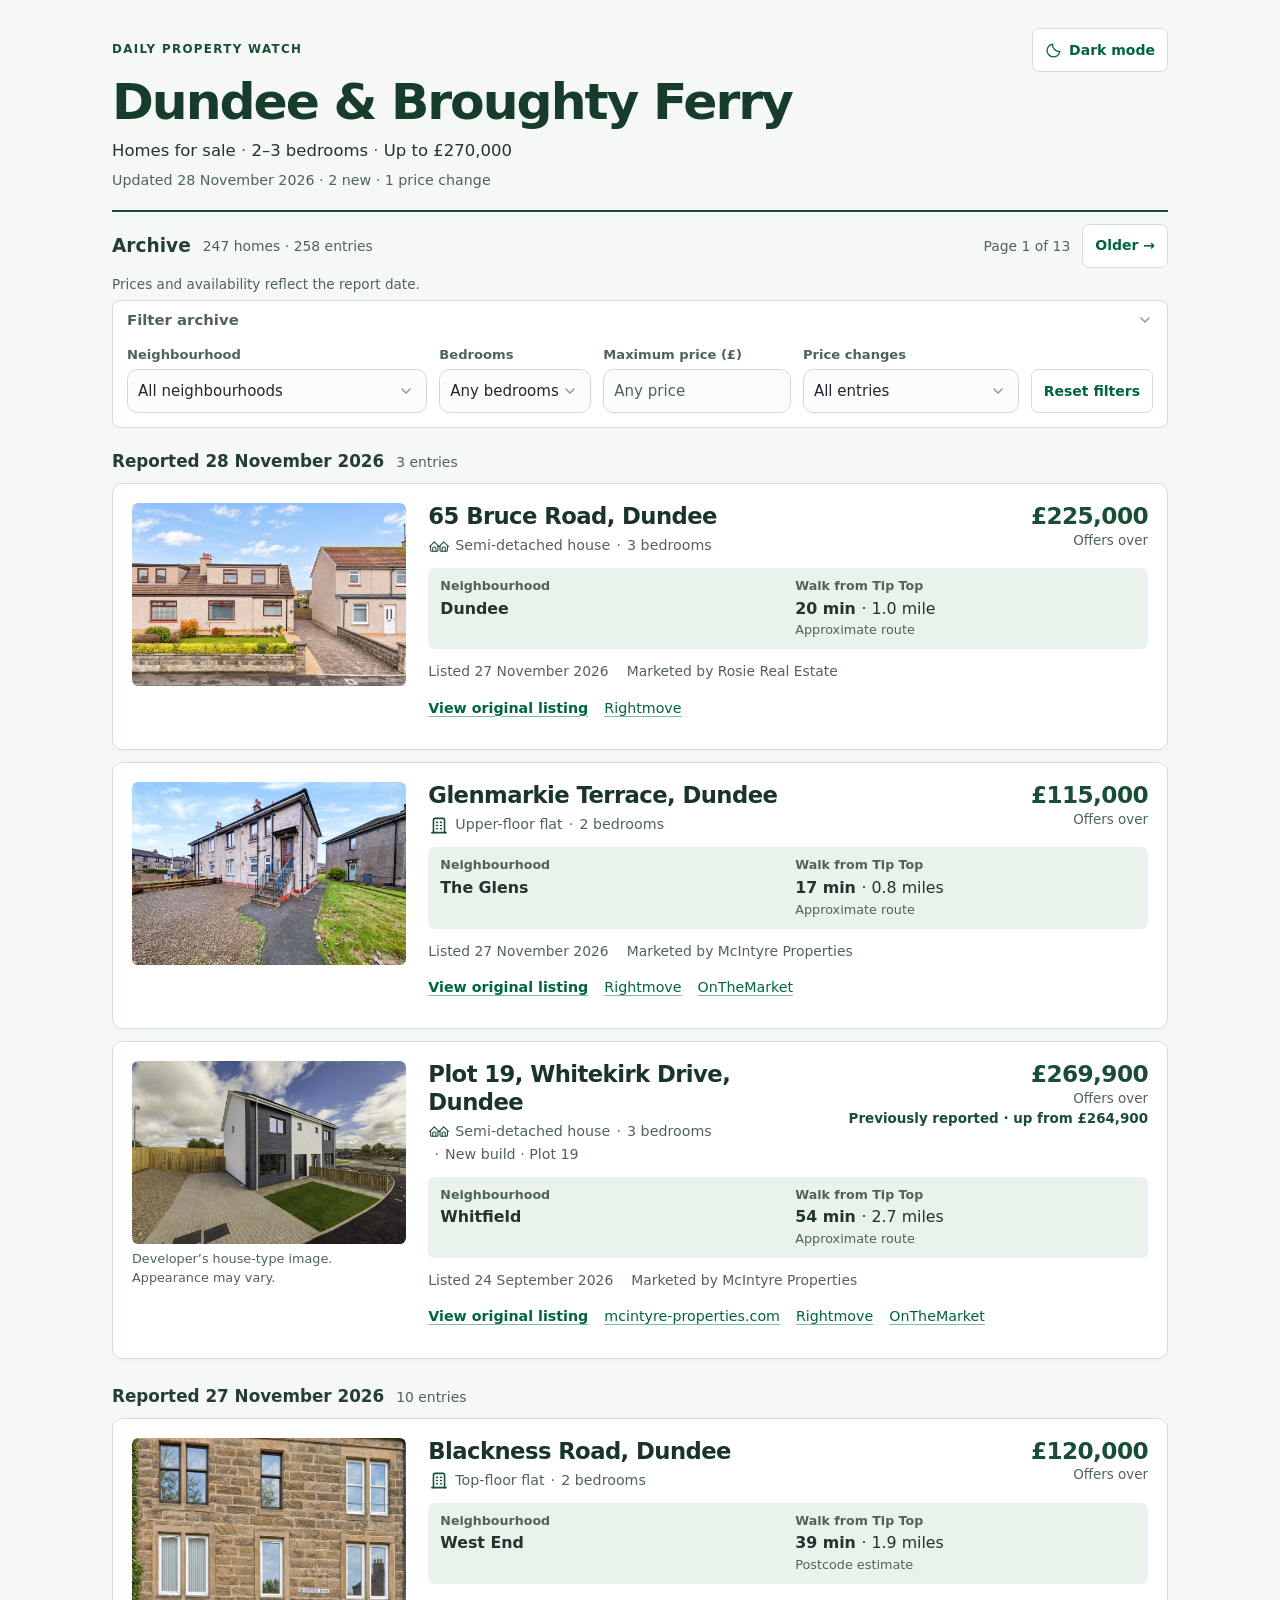
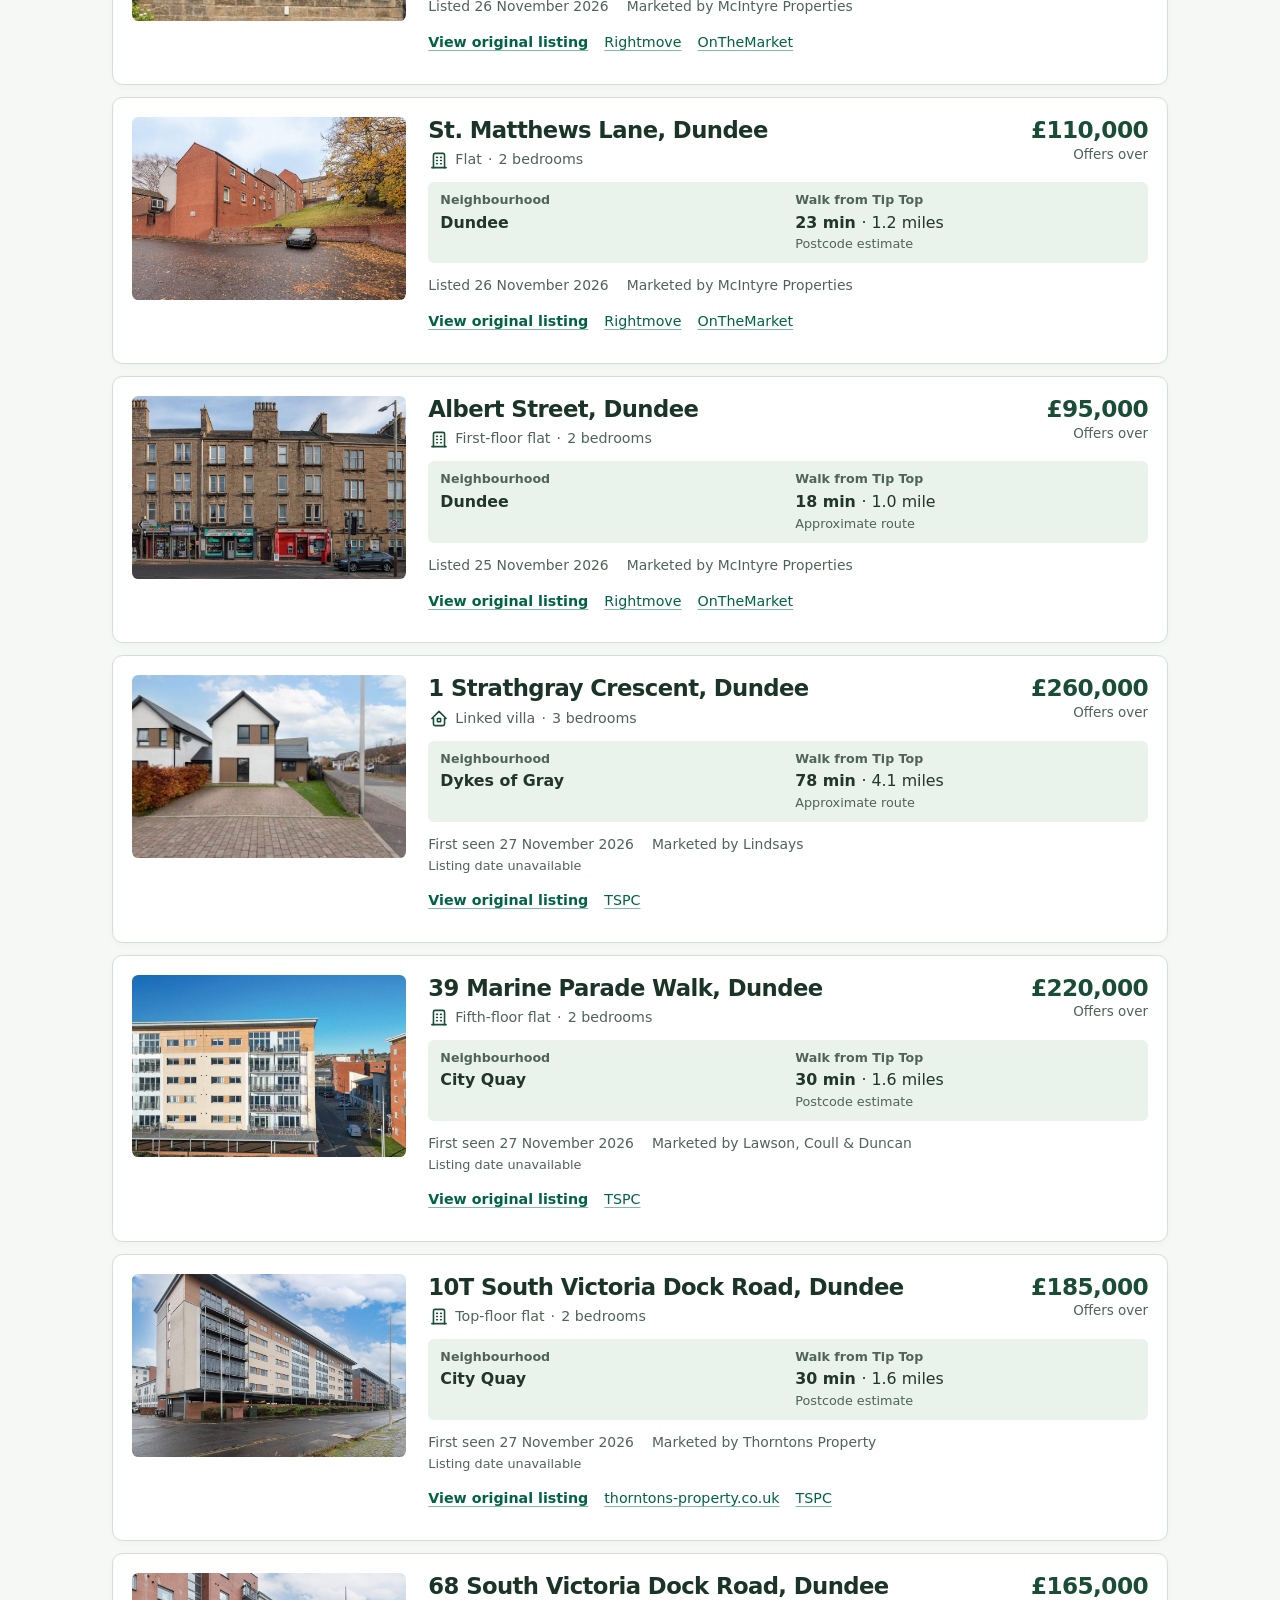
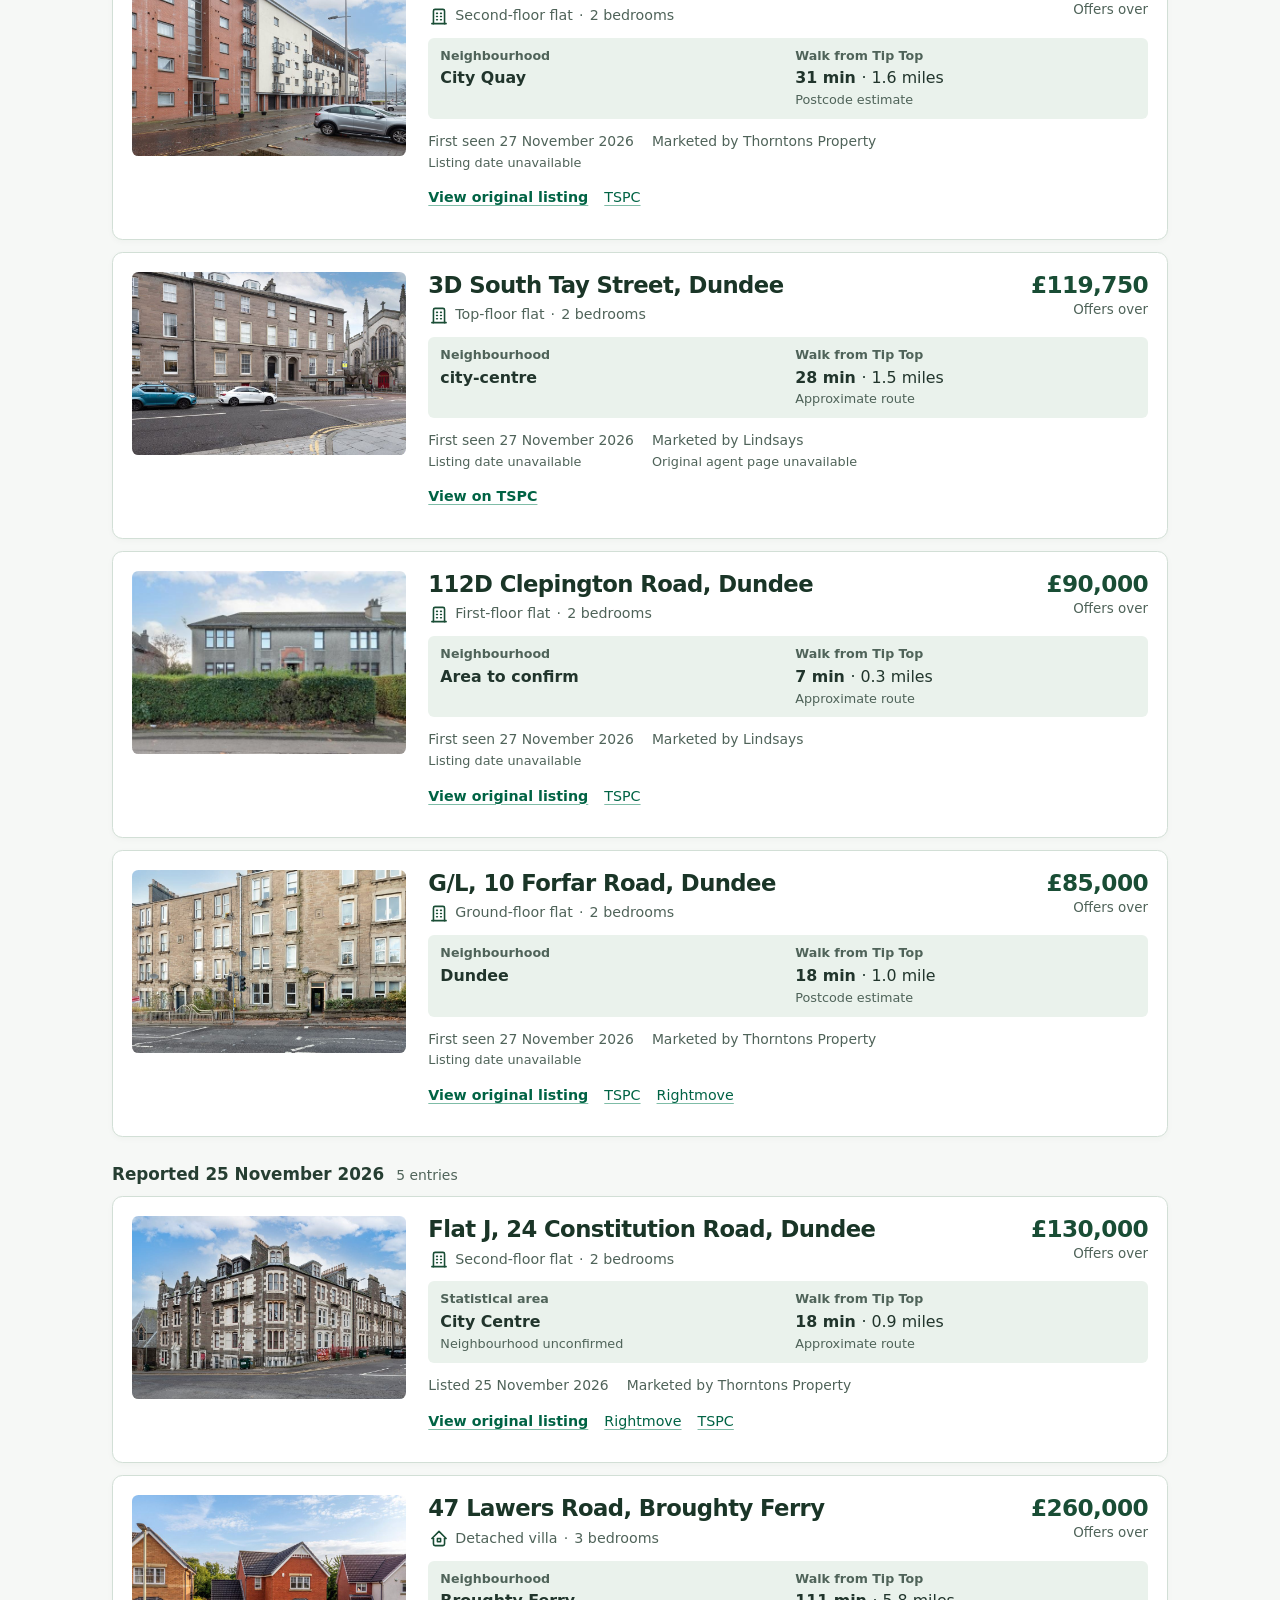
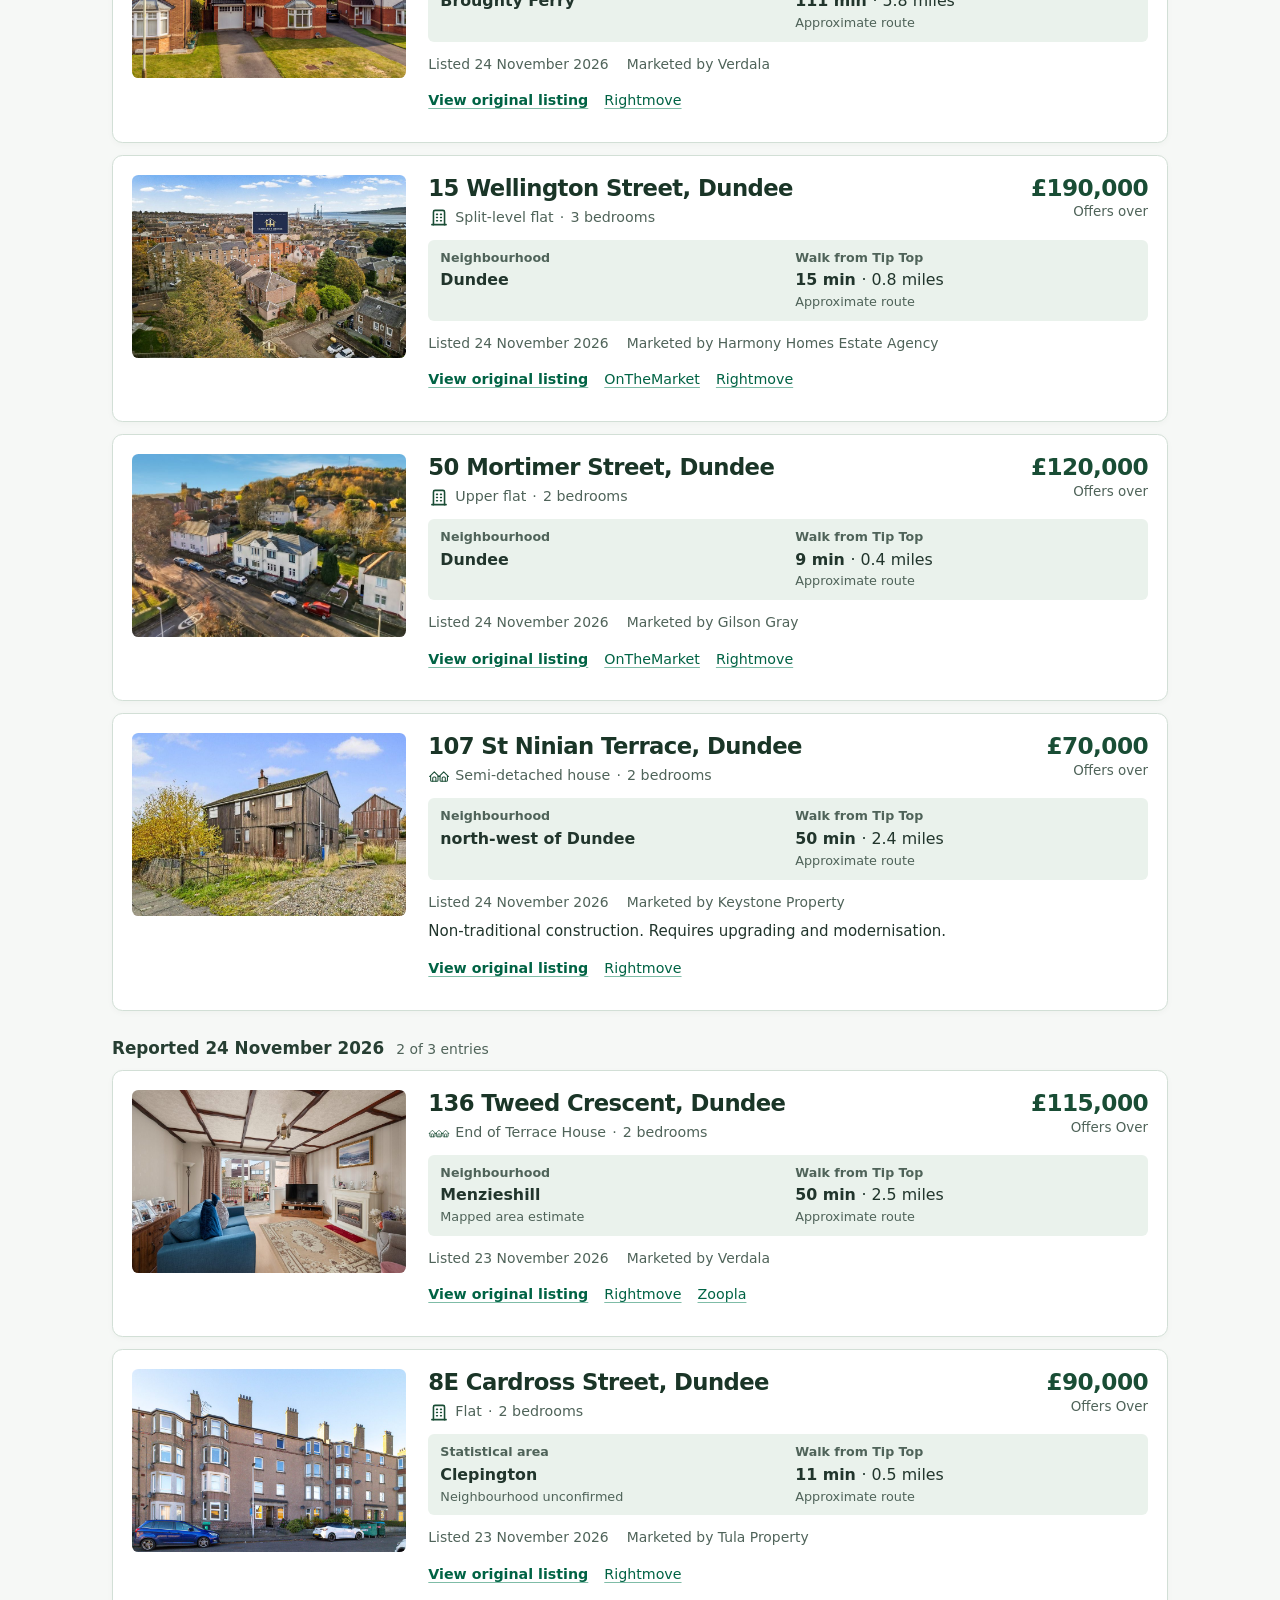
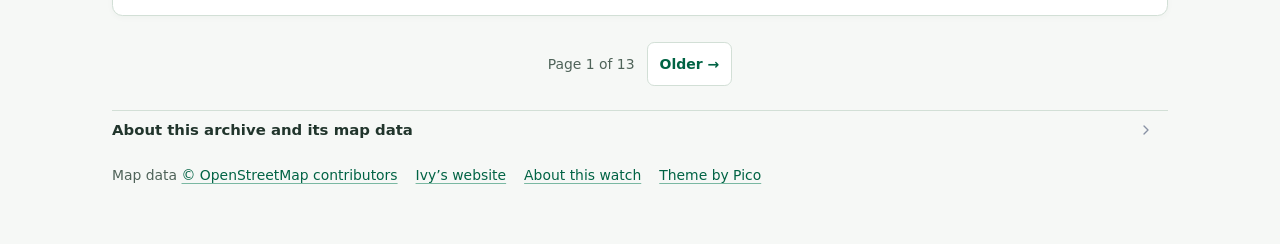
==== commit 95c72e7c: "Publish Dundee property report" ====
--- a/index.html
+++ b/index.html
@@ -28,19 +28,19 @@
         </div>
         <h1>Dundee &amp; Broughty Ferry</h1>
         <p class="criteria">Homes for sale <span>·</span> 2–3 bedrooms <span>·</span> Up to £270,000</p>
-        <p class="update">Updated <time datetime="2026-11-27">27 November 2026</time> <span>· 10 new</span></p>
+        <p class="update">Updated <time datetime="2026-11-28">28 November 2026</time> <span>· 2 new · 1 price change</span></p>
       </header>
       <div class="archive-tools">
         <div class="archive-title">
           <h2>Archive</h2>
-          <p>245 homes · 255 entries</p>
+          <p>247 homes · 258 entries</p>
         </div>
         <nav class="pagination" aria-label="Property pages">
           <span>Page 1 of 13</span>
           <a href="page-2.html" rel="next">Older →</a>
         </nav>
         <p class="archive-note">Prices and availability reflect the report date.</p>
-        <div id="archive-filters" class="archive-filters" data-page="1" data-pages="13" data-total="255" data-version="d1306fbbf6a068c4" hidden>
+        <div id="archive-filters" class="archive-filters" data-page="1" data-pages="13" data-total="258" data-version="451695fd3c8bae94" hidden>
           <details class="filter-panel">
             <summary>Filter archive <span class="filter-active-count" hidden></span></summary>
             <form class="filter-fields" aria-label="Filter archive" aria-controls="properties">
@@ -90,6 +90,7 @@
                   <option value="st mary’s">St Mary’s</option>
                   <option value="stobswell">Stobswell</option>
                   <option value="strathmartine">Strathmartine</option>
+                  <option value="the glens">The Glens</option>
                   <option value="west end">West End</option>
                   <option value="west ferry">West Ferry</option>
                   <option value="west ferry / broughty ferry">West Ferry / Broughty Ferry</option>
@@ -131,6 +132,143 @@
         </div>
       </div>
       <div id="properties" tabindex="-1">
+        <section class="report-day" data-day="2026-11-28">
+          <div class="day-heading">
+            <h2>Reported <time datetime="2026-11-28">28 November 2026</time></h2>
+            <span data-day-count>3 entries</span>
+          </div>
+          <div data-cards>
+            <article class="property-card has-photo" data-area="dundee" data-beds="3" data-price="225000" data-change="">
+              <div class="card-heading">
+                <div class="identity">
+                  <h3>65 Bruce Road, Dundee</h3>
+                  <div class="property-summary">
+                    <span class="property-type type-semi"><svg viewBox="0 0 28 24" fill="none" stroke="currentColor" stroke-width="2" stroke-linecap="round" stroke-linejoin="round" aria-hidden="true" focusable="false"><g transform="translate(0 4) scale(.67)"><path d="M5 12l-2 0l9 -9l9 9l-2 0" /><path d="M5 12v7a2 2 0 0 0 2 2h10a2 2 0 0 0 2 -2v-7" /><path d="M9 21v-6a2 2 0 0 1 2 -2h2a2 2 0 0 1 2 2v6" /></g><g transform="translate(12 4) scale(.67)"><path d="M5 12l-2 0l9 -9l9 9l-2 0" /><path d="M5 12v7a2 2 0 0 0 2 2h10a2 2 0 0 0 2 -2v-7" /><path d="M9 21v-6a2 2 0 0 1 2 -2h2a2 2 0 0 1 2 2v6" /></g></svg><span>Semi-detached house</span></span>
+                    <span>3 bedrooms</span>
+                  </div>
+                </div>
+                <div class="asking">
+                  <span class="price">£225,000</span>
+                  <span class="qualifier">Offers over</span>
+                </div>
+              </div>
+              <dl class="property-location">
+                <div class="area">
+                  <dt>Neighbourhood</dt>
+                  <dd>Dundee</dd>
+                </div>
+                <div class="walking">
+                  <dt>Walk from Tip Top</dt>
+                  <dd>20 min <span class="distance">· 1.0 mile</span><small>Approximate route</small></dd>
+                </div>
+              </dl>
+              <figure class="photo">
+                <a href="https://www.rosiefraserrealestate.com/property-details/35081561/-/dundee/bruce-road" aria-label="View listing for 65 Bruce Road, Dundee">
+                  <img src="images/e8fd5f937ef42066bdc3b7c10b7a900dae5bf7cf6336a7a083e10a54d3d8357b.jpg" alt="65 Bruce Road, Dundee" loading="lazy" decoding="async" width="640" height="427"
+                       onerror="this.closest('article').classList.remove('has-photo');this.closest('figure').remove()">
+                </a>
+              </figure>
+              <div class="card-detail">
+                <div class="listing-meta">
+                  <p class="date">Listed <time datetime="2026-11-27">27 November 2026</time></p>
+                  <p class="agent">Marketed by Rosie Real Estate</p>
+                </div>
+                <nav class="links" aria-label="Listings for 65 Bruce Road, Dundee">
+                  <a class="original" href="https://www.rosiefraserrealestate.com/property-details/35081561/-/dundee/bruce-road" rel="noopener noreferrer">View original listing</a>
+                  <a href="https://www.rightmove.co.uk/properties/95922891" rel="noopener noreferrer">Rightmove</a>
+                </nav>
+              </div>
+            </article>
+            <article class="property-card has-photo" data-area="the glens" data-beds="2" data-price="115000" data-change="">
+              <div class="card-heading">
+                <div class="identity">
+                  <h3>Glenmarkie Terrace, Dundee</h3>
+                  <div class="property-summary">
+                    <span class="property-type type-flat"><svg viewBox="0 0 24 24" fill="none" stroke="currentColor" stroke-width="2" stroke-linecap="round" stroke-linejoin="round" aria-hidden="true" focusable="false"><path d="M3 21l18 0" /><path d="M9 8l1 0" /><path d="M9 12l1 0" /><path d="M9 16l1 0" /><path d="M14 8l1 0" /><path d="M14 12l1 0" /><path d="M14 16l1 0" /><path d="M5 21v-16a2 2 0 0 1 2 -2h10a2 2 0 0 1 2 2v16" /></svg><span>Upper-floor flat</span></span>
+                    <span>2 bedrooms</span>
+                  </div>
+                </div>
+                <div class="asking">
+                  <span class="price">£115,000</span>
+                  <span class="qualifier">Offers over</span>
+                </div>
+              </div>
+              <dl class="property-location">
+                <div class="area">
+                  <dt>Neighbourhood</dt>
+                  <dd>The Glens</dd>
+                </div>
+                <div class="walking">
+                  <dt>Walk from Tip Top</dt>
+                  <dd>17 min <span class="distance">· 0.8 miles</span><small>Approximate route</small></dd>
+                </div>
+              </dl>
+              <figure class="photo">
+                <a href="https://www.mcintyre-properties.com/properties-for-sale/property/481-glenmarkie-terrace-dundee" aria-label="View listing for Glenmarkie Terrace, Dundee">
+                  <img src="images/b165ccb4d360b003ebae3d26d972cc9c86cceabfb0247dc3e8ee9a6a5777fa7b.jpg" alt="Glenmarkie Terrace, Dundee" loading="lazy" decoding="async" width="640" height="427"
+                       onerror="this.closest('article').classList.remove('has-photo');this.closest('figure').remove()">
+                </a>
+              </figure>
+              <div class="card-detail">
+                <div class="listing-meta">
+                  <p class="date">Listed <time datetime="2026-11-27">27 November 2026</time></p>
+                  <p class="agent">Marketed by McIntyre Properties</p>
+                </div>
+                <nav class="links" aria-label="Listings for Glenmarkie Terrace, Dundee">
+                  <a class="original" href="https://www.mcintyre-properties.com/properties-for-sale/property/481-glenmarkie-terrace-dundee" rel="noopener noreferrer">View original listing</a>
+                  <a href="https://www.rightmove.co.uk/properties/95933172" rel="noopener noreferrer">Rightmove</a>
+                  <a href="https://www.onthemarket.com/details/20834006" rel="noopener noreferrer">OnTheMarket</a>
+                </nav>
+              </div>
+            </article>
+            <article class="property-card has-photo" data-area="whitfield" data-beds="3" data-price="269900" data-change="increased">
+              <div class="card-heading">
+                <div class="identity">
+                  <h3>Plot 19, Whitekirk Drive, Dundee</h3>
+                  <div class="property-summary">
+                    <span class="property-type type-semi"><svg viewBox="0 0 28 24" fill="none" stroke="currentColor" stroke-width="2" stroke-linecap="round" stroke-linejoin="round" aria-hidden="true" focusable="false"><g transform="translate(0 4) scale(.67)"><path d="M5 12l-2 0l9 -9l9 9l-2 0" /><path d="M5 12v7a2 2 0 0 0 2 2h10a2 2 0 0 0 2 -2v-7" /><path d="M9 21v-6a2 2 0 0 1 2 -2h2a2 2 0 0 1 2 2v6" /></g><g transform="translate(12 4) scale(.67)"><path d="M5 12l-2 0l9 -9l9 9l-2 0" /><path d="M5 12v7a2 2 0 0 0 2 2h10a2 2 0 0 0 2 -2v-7" /><path d="M9 21v-6a2 2 0 0 1 2 -2h2a2 2 0 0 1 2 2v6" /></g></svg><span>Semi-detached house</span></span>
+                    <span>3 bedrooms</span>
+                    <span>New build · Plot 19</span>
+                  </div>
+                </div>
+                <div class="asking">
+                  <span class="price">£269,900</span>
+                  <span class="qualifier">Offers over</span>
+                  <span class="price-change">Previously reported · up from £264,900</span>
+                </div>
+              </div>
+              <dl class="property-location">
+                <div class="area">
+                  <dt>Neighbourhood</dt>
+                  <dd>Whitfield</dd>
+                </div>
+                <div class="walking">
+                  <dt>Walk from Tip Top</dt>
+                  <dd>54 min <span class="distance">· 2.7 miles</span><small>Approximate route</small></dd>
+                </div>
+              </dl>
+              <figure class="photo">
+                <a href="https://www.mcintyre-properties.com/properties-for-sale/property/447-whitekirk-drive-dundee" aria-label="View listing for Plot 19, Whitekirk Drive, Dundee">
+                  <img src="images/57215ce2364f7613abb61e0e257b4efd77821ebf4b1447d934d592c8c9a3dddc.jpg" alt="Plot 19, Whitekirk Drive, Dundee" loading="lazy" decoding="async" width="640" height="427"
+                       onerror="this.closest('article').classList.remove('has-photo');this.closest('figure').remove()">
+                </a>
+              <figcaption>Developer’s house-type image. Appearance may vary.</figcaption>
+              </figure>
+              <div class="card-detail">
+                <div class="listing-meta">
+                  <p class="date">Listed <time datetime="2026-09-24">24 September 2026</time></p>
+                  <p class="agent">Marketed by McIntyre Properties</p>
+                </div>
+                <nav class="links" aria-label="Listings for Plot 19, Whitekirk Drive, Dundee">
+                  <a class="original" href="https://www.mcintyre-properties.com/properties-for-sale/property/447-whitekirk-drive-dundee" rel="noopener noreferrer">View original listing</a>
+                  <a href="https://www.mcintyre-properties.com/properties-for-sale/property/447-tranent-grove-dundee" rel="noopener noreferrer">mcintyre-properties.com</a>
+                  <a href="https://www.rightmove.co.uk/properties/93511014" rel="noopener noreferrer">Rightmove</a>
+                  <a href="https://www.onthemarket.com/details/20402301/" rel="noopener noreferrer">OnTheMarket</a>
+                </nav>
+              </div>
+            </article>
+          </div>
+        </section>
         <section class="report-day" data-day="2026-11-27">
           <div class="day-heading">
             <h2>Reported <time datetime="2026-11-27">27 November 2026</time></h2>
@@ -509,7 +647,7 @@
                 </nav>
               </div>
             </article>
-            <article class="property-card has-photo" data-area="neighbourhood unconfirmed" data-beds="2" data-price="85000" data-change="">
+            <article class="property-card has-photo" data-area="dundee" data-beds="2" data-price="85000" data-change="">
               <div class="card-heading">
                 <div class="identity">
                   <h3>G/L, 10 Forfar Road, Dundee</h3>
@@ -526,7 +664,7 @@
               <dl class="property-location">
                 <div class="area">
                   <dt>Neighbourhood</dt>
-                  <dd>Area to confirm</dd>
+                  <dd>Dundee</dd>
                 </div>
                 <div class="walking">
                   <dt>Walk from Tip Top</dt>
@@ -547,6 +685,7 @@
                 <nav class="links" aria-label="Listings for G/L, 10 Forfar Road, Dundee">
                   <a class="original" href="https://thorntons-property.co.uk/Dundee/DD4/G-L-10-Forfar-Road-2-bedroom-Flat/" rel="noopener noreferrer">View original listing</a>
                   <a href="https://tspc.co.uk/property/2-Bed-Ground-Floor-Flat-For-Sale-GL-10-Forfar-Road-Dundee-DD4-7AR/" rel="noopener noreferrer">TSPC</a>
+                  <a href="https://www.rightmove.co.uk/properties/95938068" rel="noopener noreferrer">Rightmove</a>
                 </nav>
               </div>
             </article>
@@ -750,7 +889,7 @@
                 </div>
               </dl>
               <figure class="photo">
-                <a href="https://www.rightmove.co.uk/properties/95788149" aria-label="View listing for 107 St Ninian Terrace, Dundee">
+                <a href="https://www.thekeystoneproperty.com/property/277/" aria-label="View listing for 107 St Ninian Terrace, Dundee">
                   <img src="images/5e937d963e1fb4b4df0cc7b04c6b2c816da50848626bf57fe65d8d10c7d8a0d8.jpg" alt="107 St Ninian Terrace, Dundee" loading="lazy" decoding="async" width="640" height="427"
                        onerror="this.closest('article').classList.remove('has-photo');this.closest('figure').remove()">
                 </a>
@@ -758,11 +897,12 @@
               <div class="card-detail">
                 <div class="listing-meta">
                   <p class="date">Listed <time datetime="2026-11-24">24 November 2026</time></p>
-                  <p class="agent">Marketed by Keystone Property<span class="date-note">Original agent page unavailable</span></p>
+                  <p class="agent">Marketed by Keystone Property</p>
                 </div>
                 <p class="notes">Non-traditional construction. Requires upgrading and modernisation.</p>
                 <nav class="links" aria-label="Listings for 107 St Ninian Terrace, Dundee">
-                  <a class="original" href="https://www.rightmove.co.uk/properties/95788149" rel="noopener noreferrer">View on Rightmove</a>
+                  <a class="original" href="https://www.thekeystoneproperty.com/property/277/" rel="noopener noreferrer">View original listing</a>
+                  <a href="https://www.rightmove.co.uk/properties/95788149" rel="noopener noreferrer">Rightmove</a>
                 </nav>
               </div>
             </article>
@@ -771,7 +911,7 @@
         <section class="report-day" data-day="2026-11-24">
           <div class="day-heading">
             <h2>Reported <time datetime="2026-11-24">24 November 2026</time></h2>
-            <span data-day-count>3 entries</span>
+            <span data-day-count>2 of 3 entries</span>
           </div>
           <div data-cards>
             <article class="property-card has-photo" data-area="menzieshill" data-beds="2" data-price="115000" data-change="">
@@ -854,151 +994,6 @@
                 <nav class="links" aria-label="Listings for 8E Cardross Street, Dundee">
                   <a class="original" href="https://tulaproperty.co.uk/property/8e-cardross-street-dundee-dd4-9aa/" rel="noopener noreferrer">View original listing</a>
                   <a href="https://www.rightmove.co.uk/properties/95762634" rel="noopener noreferrer">Rightmove</a>
-                </nav>
-              </div>
-            </article>
-            <article class="property-card has-photo" data-area="claypotts" data-beds="3" data-price="230000" data-change="">
-              <div class="card-heading">
-                <div class="identity">
-                  <h3>16 Baldovie Road, Dundee</h3>
-                  <div class="property-summary">
-                    <span class="property-type type-semi"><svg viewBox="0 0 28 24" fill="none" stroke="currentColor" stroke-width="2" stroke-linecap="round" stroke-linejoin="round" aria-hidden="true" focusable="false"><g transform="translate(0 4) scale(.67)"><path d="M5 12l-2 0l9 -9l9 9l-2 0" /><path d="M5 12v7a2 2 0 0 0 2 2h10a2 2 0 0 0 2 -2v-7" /><path d="M9 21v-6a2 2 0 0 1 2 -2h2a2 2 0 0 1 2 2v6" /></g><g transform="translate(12 4) scale(.67)"><path d="M5 12l-2 0l9 -9l9 9l-2 0" /><path d="M5 12v7a2 2 0 0 0 2 2h10a2 2 0 0 0 2 -2v-7" /><path d="M9 21v-6a2 2 0 0 1 2 -2h2a2 2 0 0 1 2 2v6" /></g></svg><span>Semi-detached villa</span></span>
-                    <span>3 bedrooms</span>
-                  </div>
-                </div>
-                <div class="asking">
-                  <span class="price">£230,000</span>
-                  <span class="qualifier">Offers over</span>
-                </div>
-              </div>
-              <dl class="property-location">
-                <div class="area">
-                  <dt>Neighbourhood</dt>
-                  <dd>Claypotts</dd>
-                </div>
-                <div class="walking">
-                  <dt>Walk from Tip Top</dt>
-                  <dd>69 min <span class="distance">· 3.7 miles</span><small>Approximate route</small></dd>
-                </div>
-              </dl>
-              <figure class="photo">
-                <a href="https://property.lindsays.co.uk/for-sale/16-baldovie-road-dundee-dd4-8ud" aria-label="View listing for 16 Baldovie Road, Dundee">
-                  <img src="images/7631e185457c58cdd991485325160a09db29c7dea1a17d357653389324396c99.jpg" alt="16 Baldovie Road, Dundee" loading="lazy" decoding="async" width="640" height="427"
-                       onerror="this.closest('article').classList.remove('has-photo');this.closest('figure').remove()">
-                </a>
-              </figure>
-              <div class="card-detail">
-                <div class="listing-meta">
-                  <p class="date">First seen <time datetime="2026-11-24">24 November 2026</time><span class="date-note">Listing date unavailable</span></p>
-                  <p class="agent">Marketed by Lindsays</p>
-                </div>
-                <nav class="links" aria-label="Listings for 16 Baldovie Road, Dundee">
-                  <a class="original" href="https://property.lindsays.co.uk/for-sale/16-baldovie-road-dundee-dd4-8ud" rel="noopener noreferrer">View original listing</a>
-                  <a href="https://tspc.co.uk/property/3-Bed-Semi-Detached-Villa-For-Sale-16-Baldovie-Road-Dundee-DD4-8UD/" rel="noopener noreferrer">TSPC</a>
-                </nav>
-              </div>
-            </article>
-          </div>
-        </section>
-        <section class="report-day" data-day="2026-11-22">
-          <div class="day-heading">
-            <h2>Reported <time datetime="2026-11-22">22 November 2026</time></h2>
-            <span data-day-count>1 entry</span>
-          </div>
-          <div data-cards>
-            <article class="property-card has-photo" data-area="city centre" data-beds="3" data-price="72000" data-change="reduced">
-              <div class="card-heading">
-                <div class="identity">
-                  <h3>Flat 4/1, 3 Seagate, Dundee</h3>
-                  <div class="property-summary">
-                    <span class="property-type type-flat"><svg viewBox="0 0 24 24" fill="none" stroke="currentColor" stroke-width="2" stroke-linecap="round" stroke-linejoin="round" aria-hidden="true" focusable="false"><path d="M3 21l18 0" /><path d="M9 8l1 0" /><path d="M9 12l1 0" /><path d="M9 16l1 0" /><path d="M14 8l1 0" /><path d="M14 12l1 0" /><path d="M14 16l1 0" /><path d="M5 21v-16a2 2 0 0 1 2 -2h10a2 2 0 0 1 2 2v16" /></svg><span>Upper flat</span></span>
-                    <span>3 bedrooms</span>
-                    <span>Auction</span>
-                  </div>
-                </div>
-                <div class="asking">
-                  <span class="price">£72,000</span>
-                  <span class="qualifier">Guide price</span>
-                  <span class="price-change">Previously reported · down from £76,000</span>
-                </div>
-              </div>
-              <dl class="property-location">
-                <div class="area">
-                  <dt>Neighbourhood</dt>
-                  <dd>City Centre</dd>
-                </div>
-                <div class="walking">
-                  <dt>Walk from Tip Top</dt>
-                  <dd>22 min <span class="distance">· 1.1 miles</span><small>Approximate route</small></dd>
-                </div>
-              </dl>
-              <figure class="photo">
-                <a href="https://braveheartauctions.co.uk/product/flat-4-1-3-seagate-dundee-city-of-dundee-dd1-2eq/" aria-label="View listing for Flat 4/1, 3 Seagate, Dundee">
-                  <img src="images/d03314dcc98096d0c2db609fb06de865640f18647ee72623d8b67aed541f7daa.jpg" alt="Flat 4/1, 3 Seagate, Dundee" loading="lazy" decoding="async" width="640" height="427"
-                       onerror="this.closest('article').classList.remove('has-photo');this.closest('figure').remove()">
-                </a>
-              </figure>
-              <div class="card-detail">
-                <div class="listing-meta">
-                  <p class="date">Listed <time datetime="2026-11-17">17 November 2026</time></p>
-                  <p class="agent">Marketed by Braveheart Auctions</p>
-                </div>
-                <p class="notes">Auction on 25 November 2026. Standard buyer administration fee is 3% of the agreed sale price, subject to a minimum of £3,000 plus VAT. The flat would benefit from refurbishment.</p>
-                <nav class="links" aria-label="Listings for Flat 4/1, 3 Seagate, Dundee">
-                  <a class="original" href="https://braveheartauctions.co.uk/product/flat-4-1-3-seagate-dundee-city-of-dundee-dd1-2eq/" rel="noopener noreferrer">View original listing</a>
-                  <a href="https://www.zoopla.co.uk/for-sale/details/74785672/" rel="noopener noreferrer">Zoopla</a>
-                  <a href="https://www.rightmove.co.uk/properties/95556162" rel="noopener noreferrer">Rightmove</a>
-                  <a href="https://www.onthemarket.com/details/20770230/" rel="noopener noreferrer">OnTheMarket</a>
-                </nav>
-              </div>
-            </article>
-          </div>
-        </section>
-        <section class="report-day" data-day="2026-11-21">
-          <div class="day-heading">
-            <h2>Reported <time datetime="2026-11-21">21 November 2026</time></h2>
-            <span data-day-count>1 of 2 entries</span>
-          </div>
-          <div data-cards>
-            <article class="property-card has-photo" data-area="neighbourhood unconfirmed" data-beds="3" data-price="145000" data-change="">
-              <div class="card-heading">
-                <div class="identity">
-                  <h3>38 Brackens Road, Dundee</h3>
-                  <div class="property-summary">
-                    <span class="property-type type-terrace"><svg viewBox="0 0 30 24" fill="none" stroke="currentColor" stroke-width="2" stroke-linecap="round" stroke-linejoin="round" aria-hidden="true" focusable="false"><g transform="translate(0 6) scale(.5)"><path d="M5 12l-2 0l9 -9l9 9l-2 0" /><path d="M5 12v7a2 2 0 0 0 2 2h10a2 2 0 0 0 2 -2v-7" /><path d="M9 21v-6a2 2 0 0 1 2 -2h2a2 2 0 0 1 2 2v6" /></g><g transform="translate(9 6) scale(.5)"><path d="M5 12l-2 0l9 -9l9 9l-2 0" /><path d="M5 12v7a2 2 0 0 0 2 2h10a2 2 0 0 0 2 -2v-7" /><path d="M9 21v-6a2 2 0 0 1 2 -2h2a2 2 0 0 1 2 2v6" /></g><g transform="translate(18 6) scale(.5)"><path d="M5 12l-2 0l9 -9l9 9l-2 0" /><path d="M5 12v7a2 2 0 0 0 2 2h10a2 2 0 0 0 2 -2v-7" /><path d="M9 21v-6a2 2 0 0 1 2 -2h2a2 2 0 0 1 2 2v6" /></g></svg><span>Mid-terrace house</span></span>
-                    <span>3 bedrooms</span>
-                  </div>
-                </div>
-                <div class="asking">
-                  <span class="price">£145,000</span>
-                  <span class="qualifier">Offers over</span>
-                </div>
-              </div>
-              <dl class="property-location">
-                <div class="area">
-                  <dt>Statistical area</dt>
-                  <dd>Downfield<small>Neighbourhood unconfirmed</small></dd>
-                </div>
-                <div class="walking">
-                  <dt>Walk from Tip Top</dt>
-                  <dd>45 min <span class="distance">· 2.2 miles</span><small>Approximate route</small></dd>
-                </div>
-              </dl>
-              <figure class="photo">
-                <a href="https://verdala.co.uk/property/brackens-road-dundee-dd3/" aria-label="View listing for 38 Brackens Road, Dundee">
-                  <img src="images/4eecf4105f2d9f4a084114e2ce500e0341ba165ae804aa667198a7e3262b22c2.jpg" alt="38 Brackens Road, Dundee" loading="lazy" decoding="async" width="640" height="427"
-                       onerror="this.closest('article').classList.remove('has-photo');this.closest('figure').remove()">
-                </a>
-              </figure>
-              <div class="card-detail">
-                <div class="listing-meta">
-                  <p class="date">Listed <time datetime="2026-11-20">20 November 2026</time></p>
-                  <p class="agent">Marketed by Verdala</p>
-                </div>
-                <p class="notes">Modernisation would be beneficial.</p>
-                <nav class="links" aria-label="Listings for 38 Brackens Road, Dundee">
-                  <a class="original" href="https://verdala.co.uk/property/brackens-road-dundee-dd3/" rel="noopener noreferrer">View original listing</a>
-                  <a href="https://www.rightmove.co.uk/properties/95703822" rel="noopener noreferrer">Rightmove</a>
                 </nav>
               </div>
             </article>
